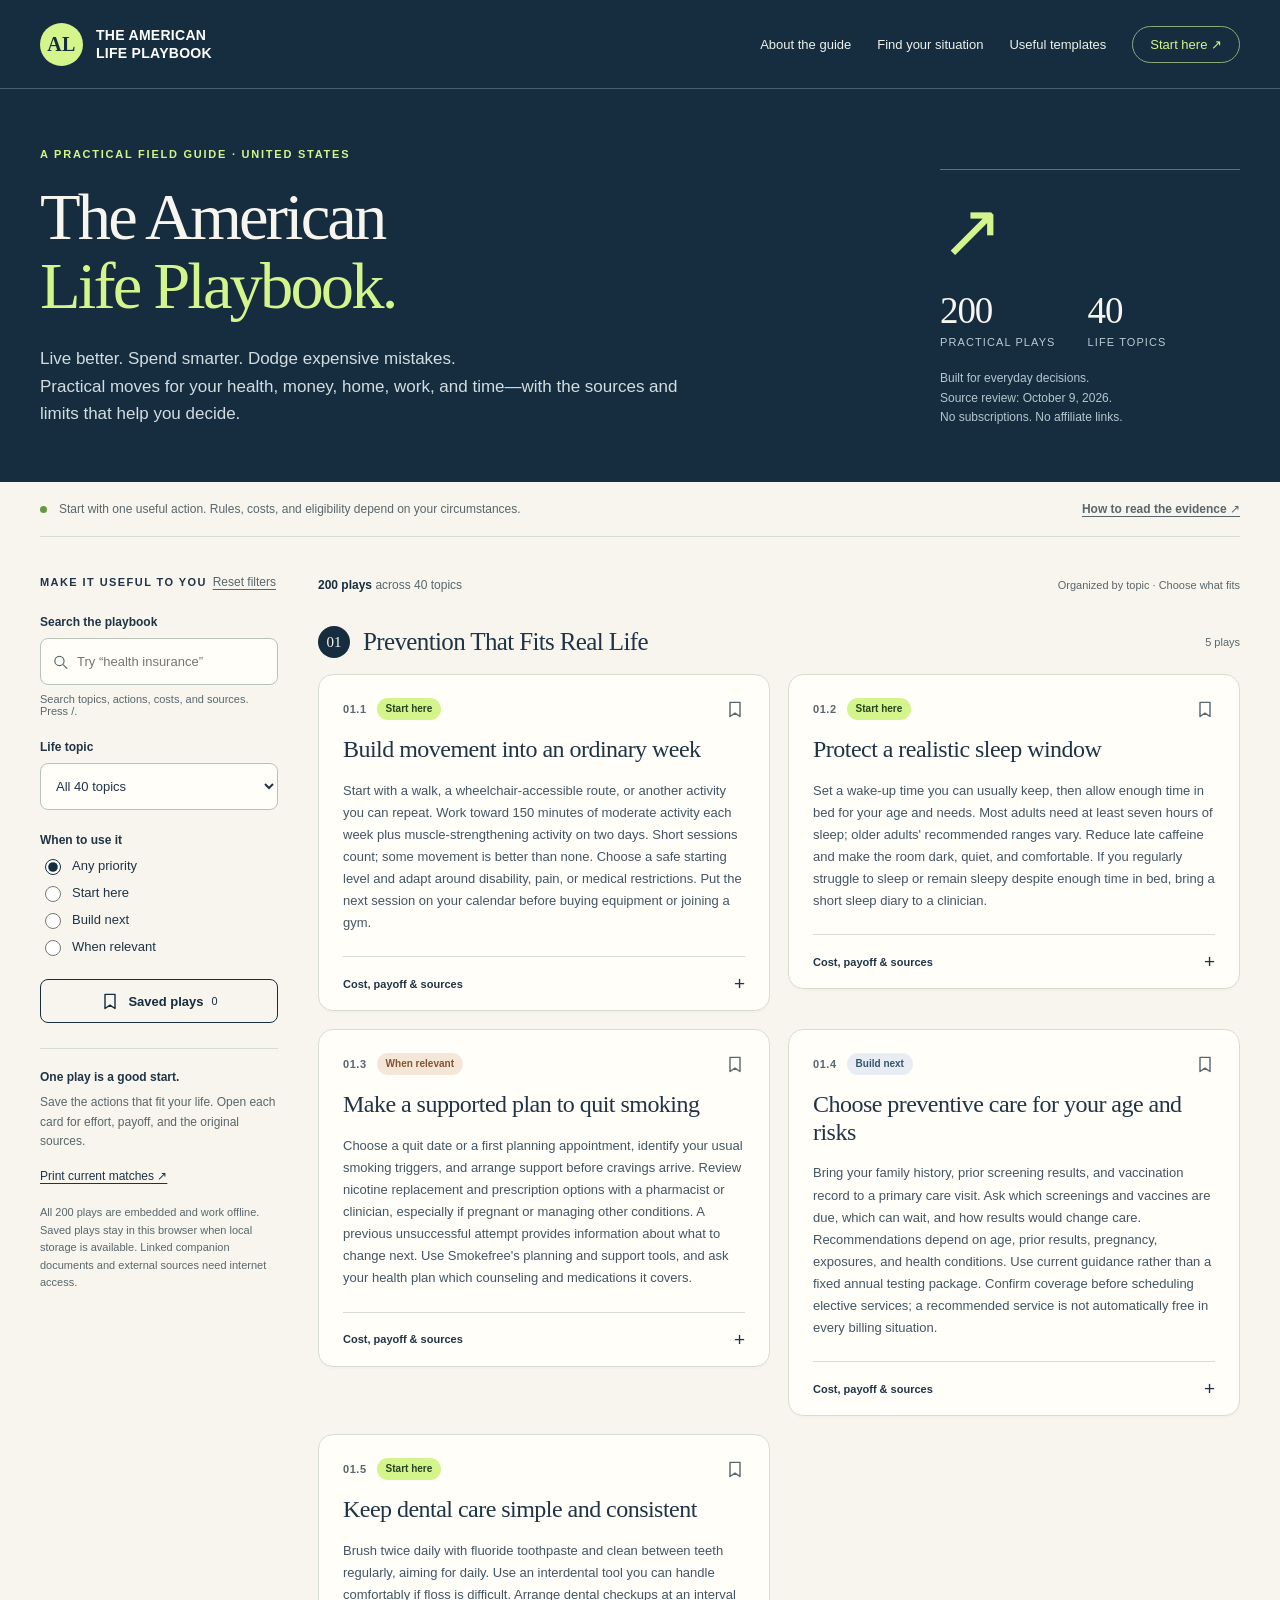
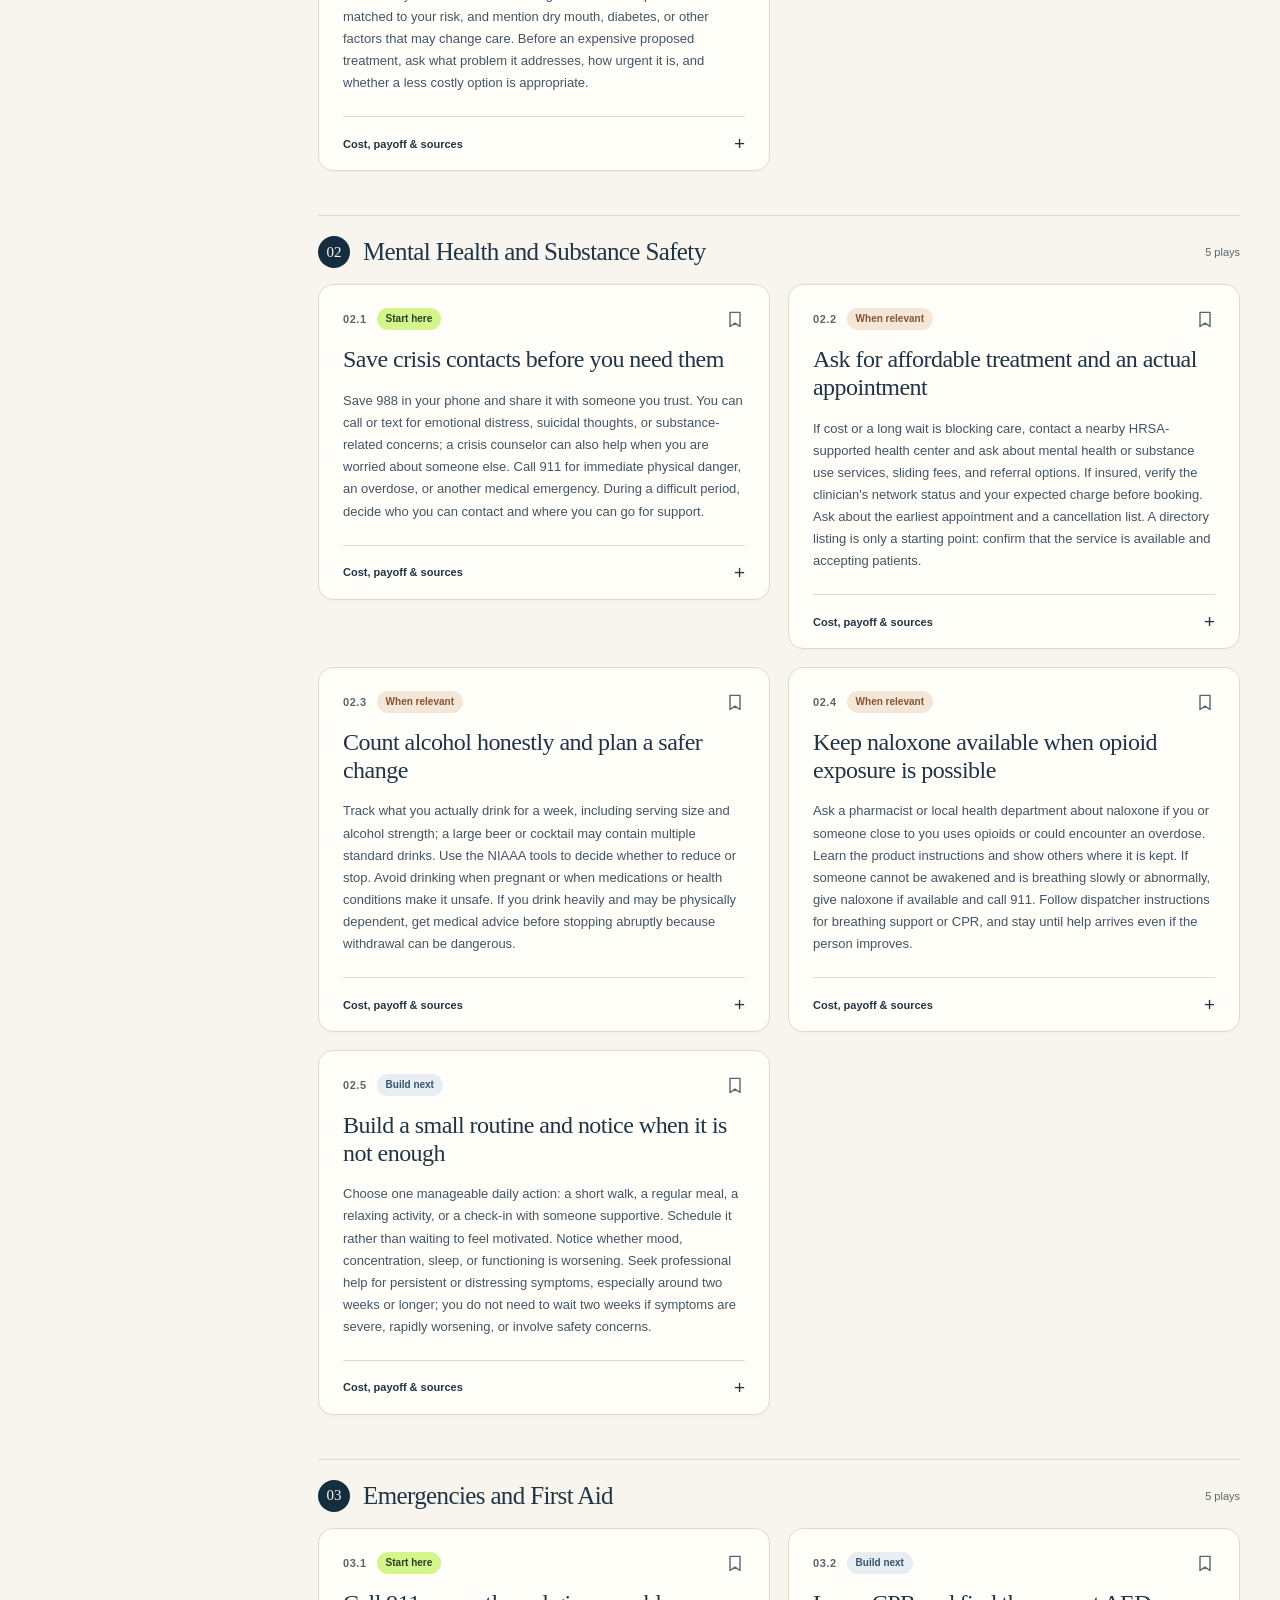
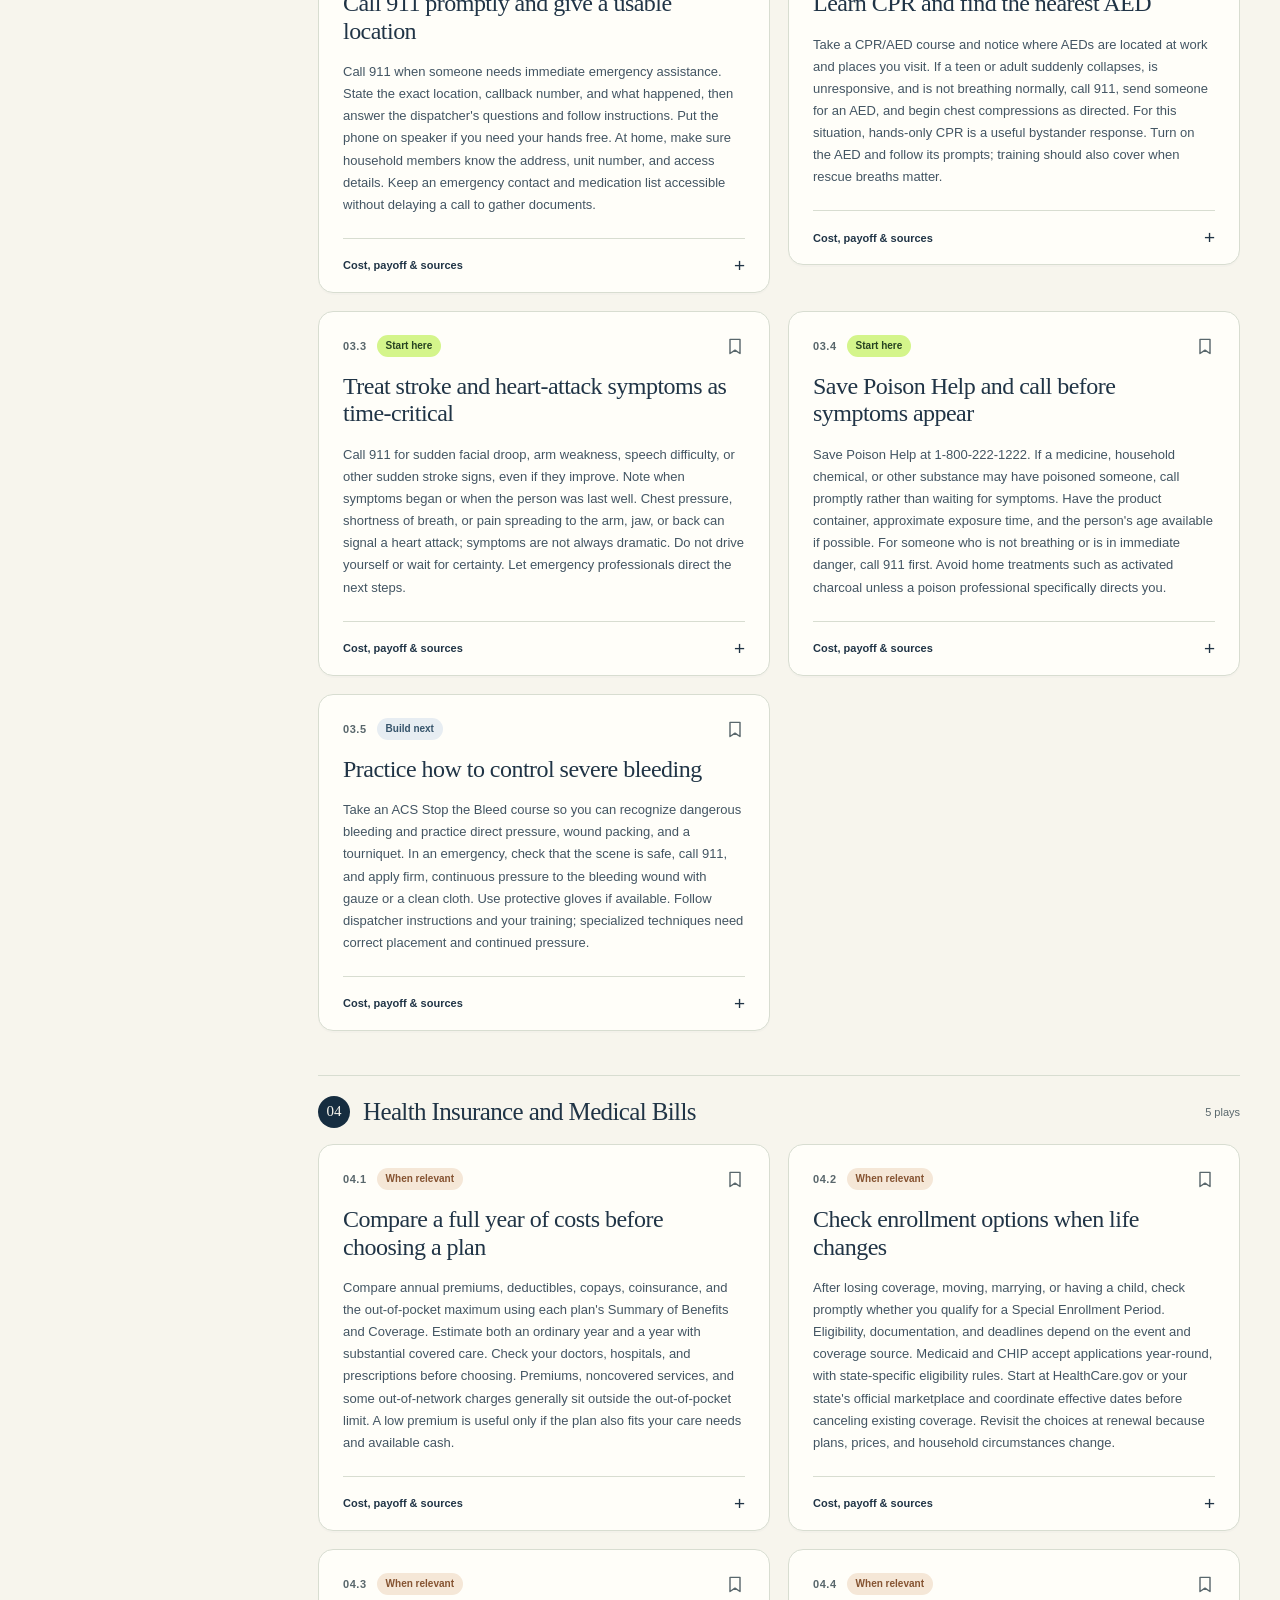
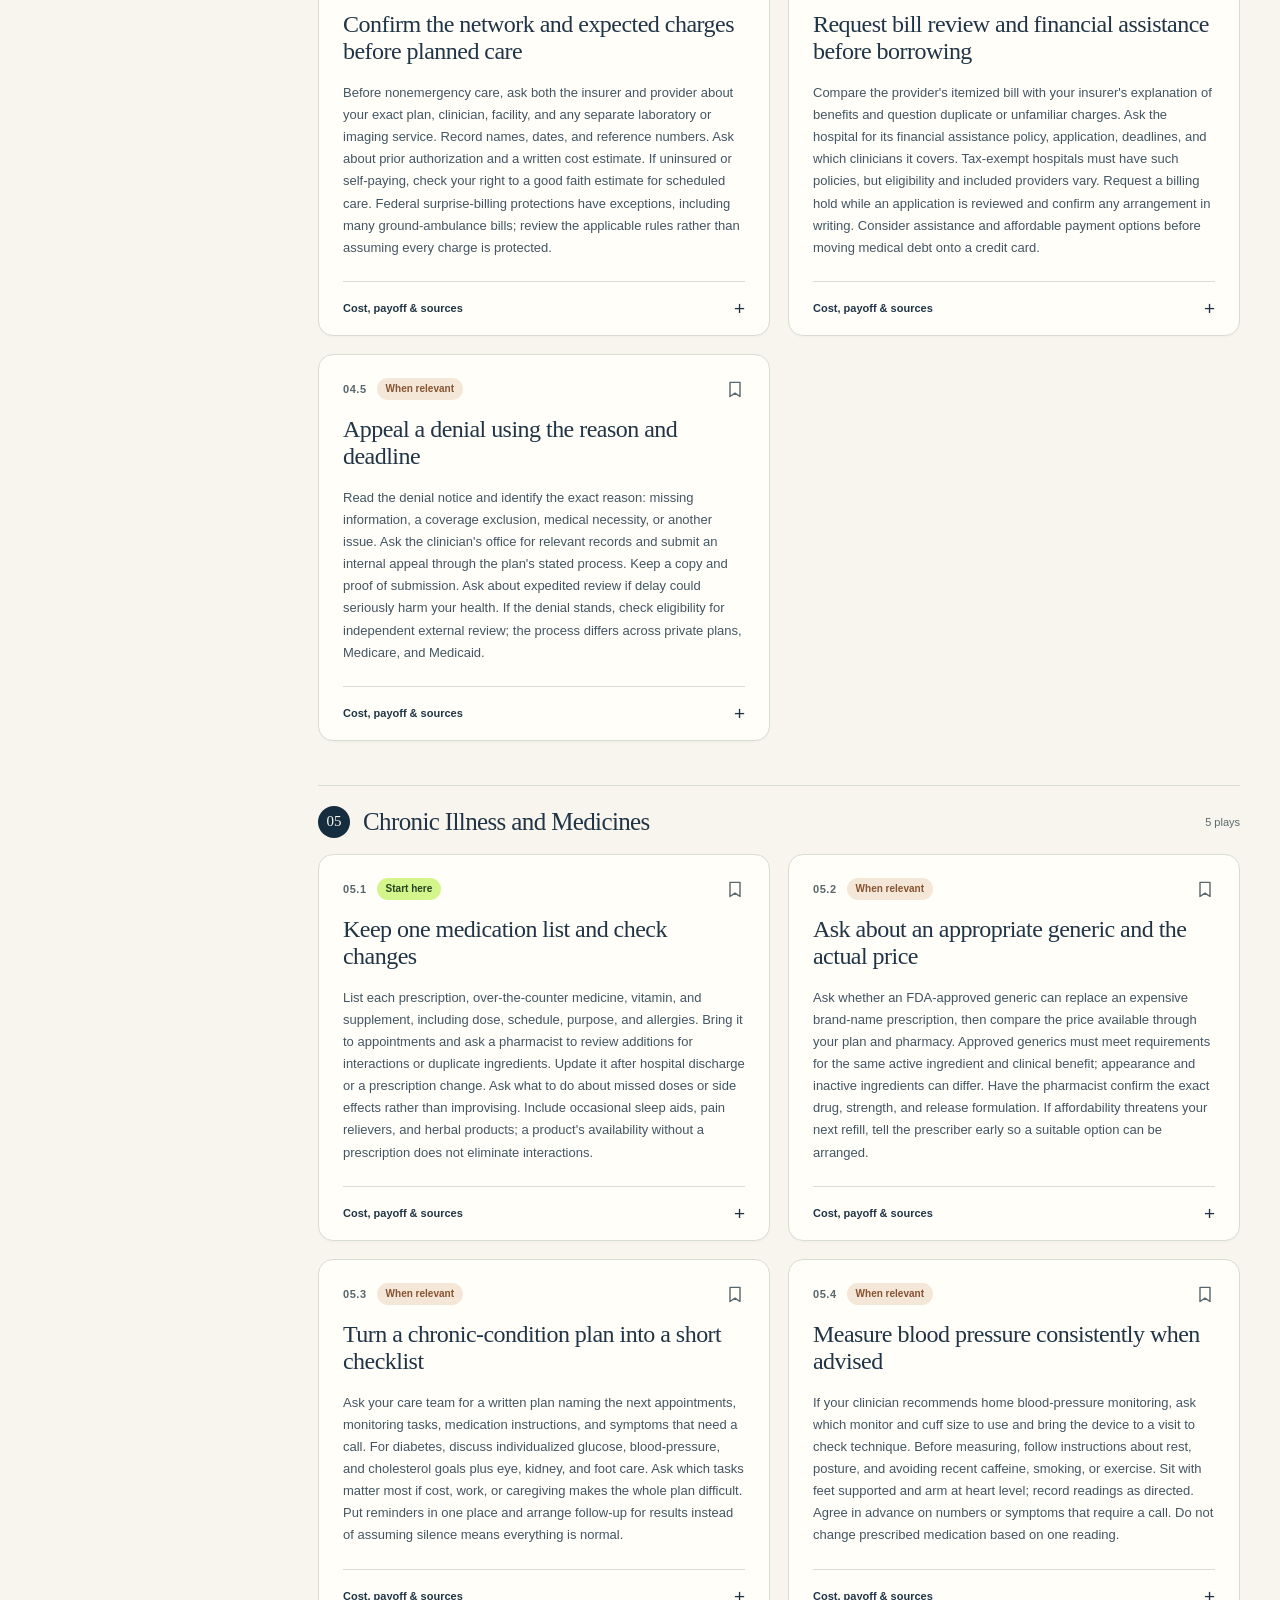
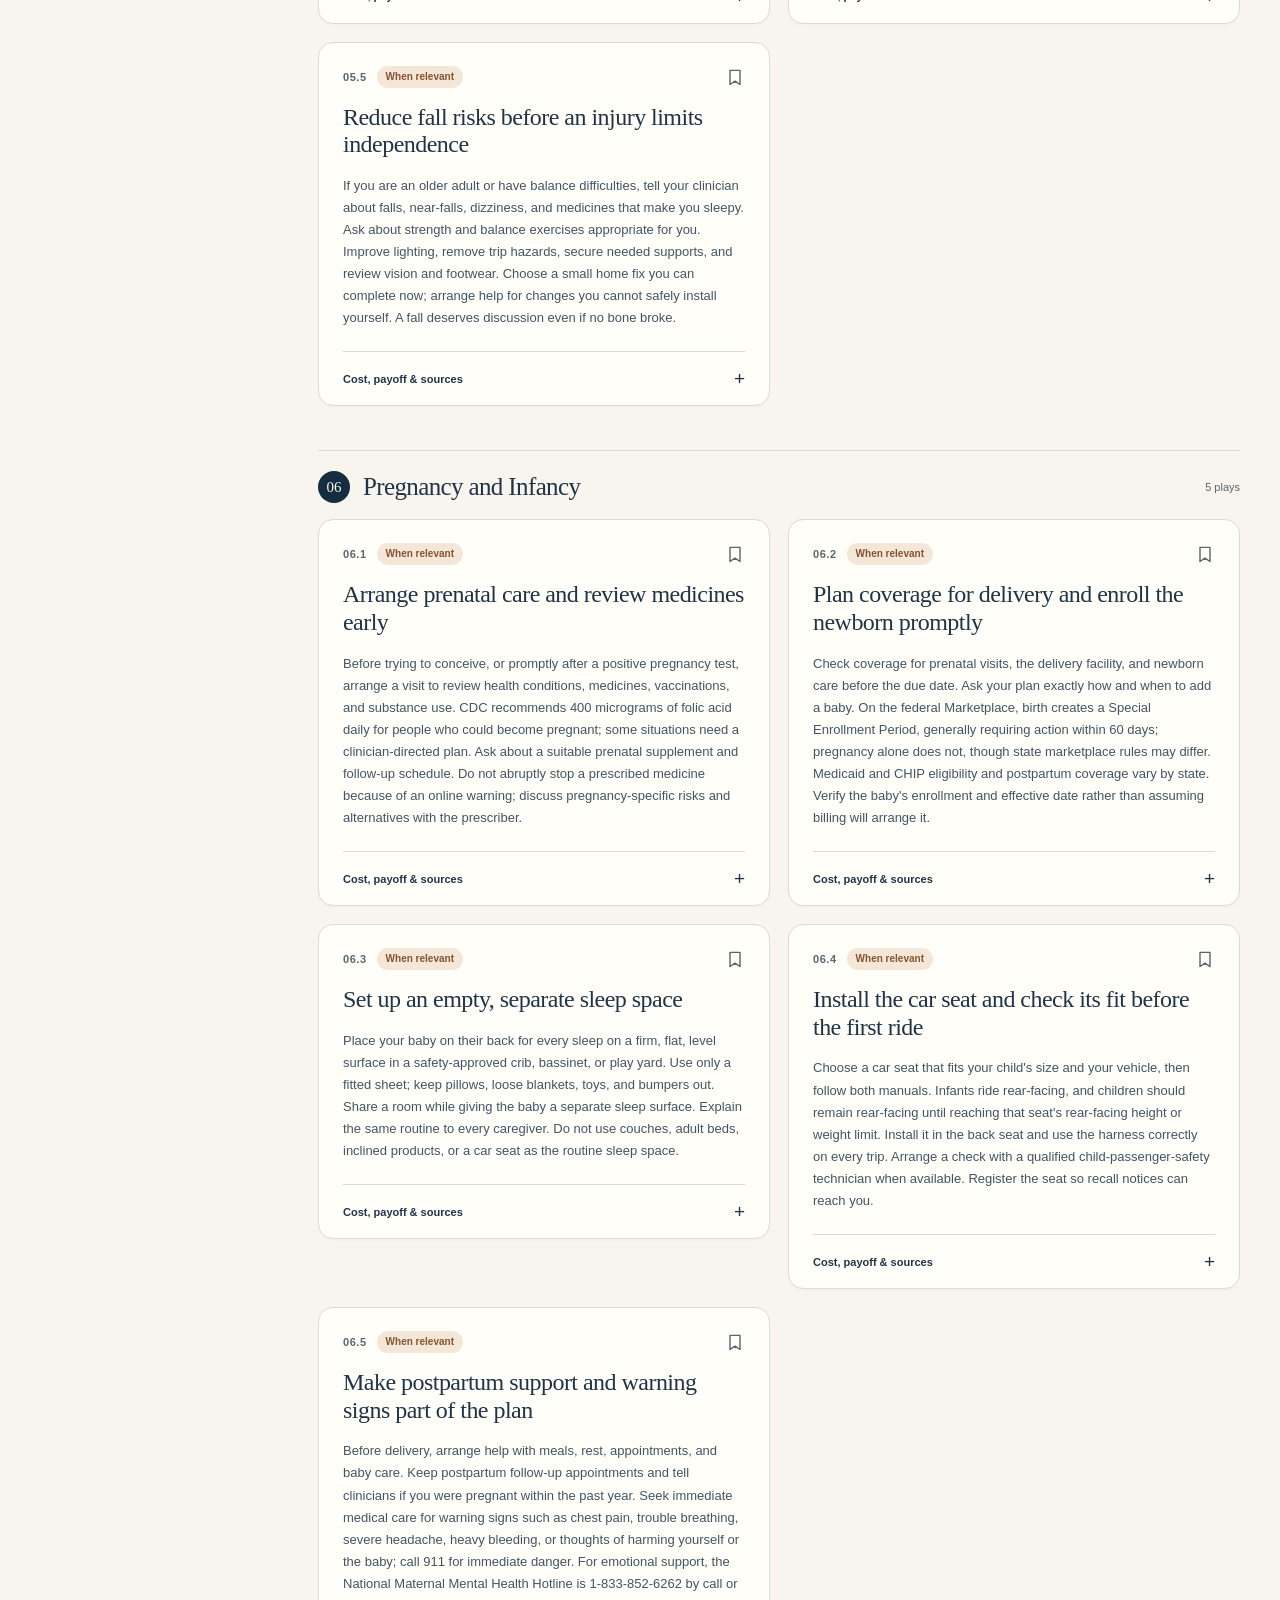
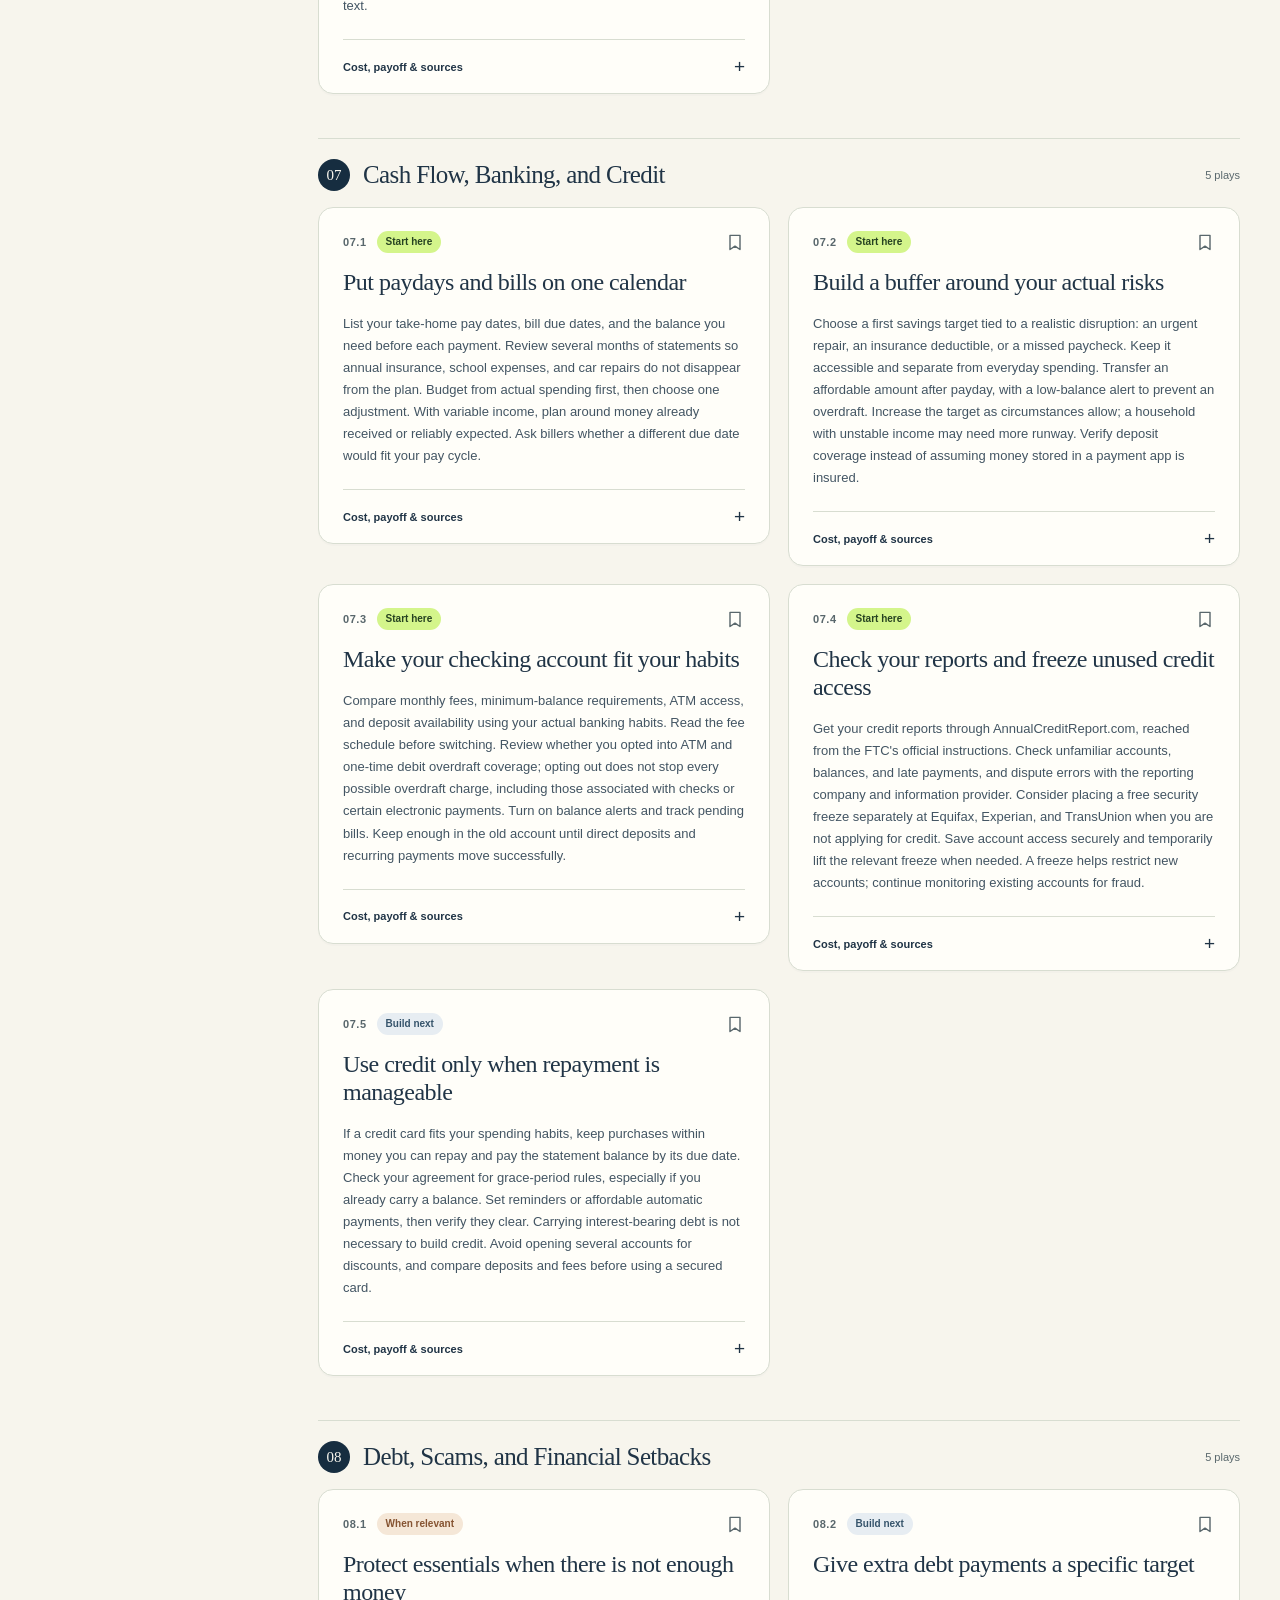
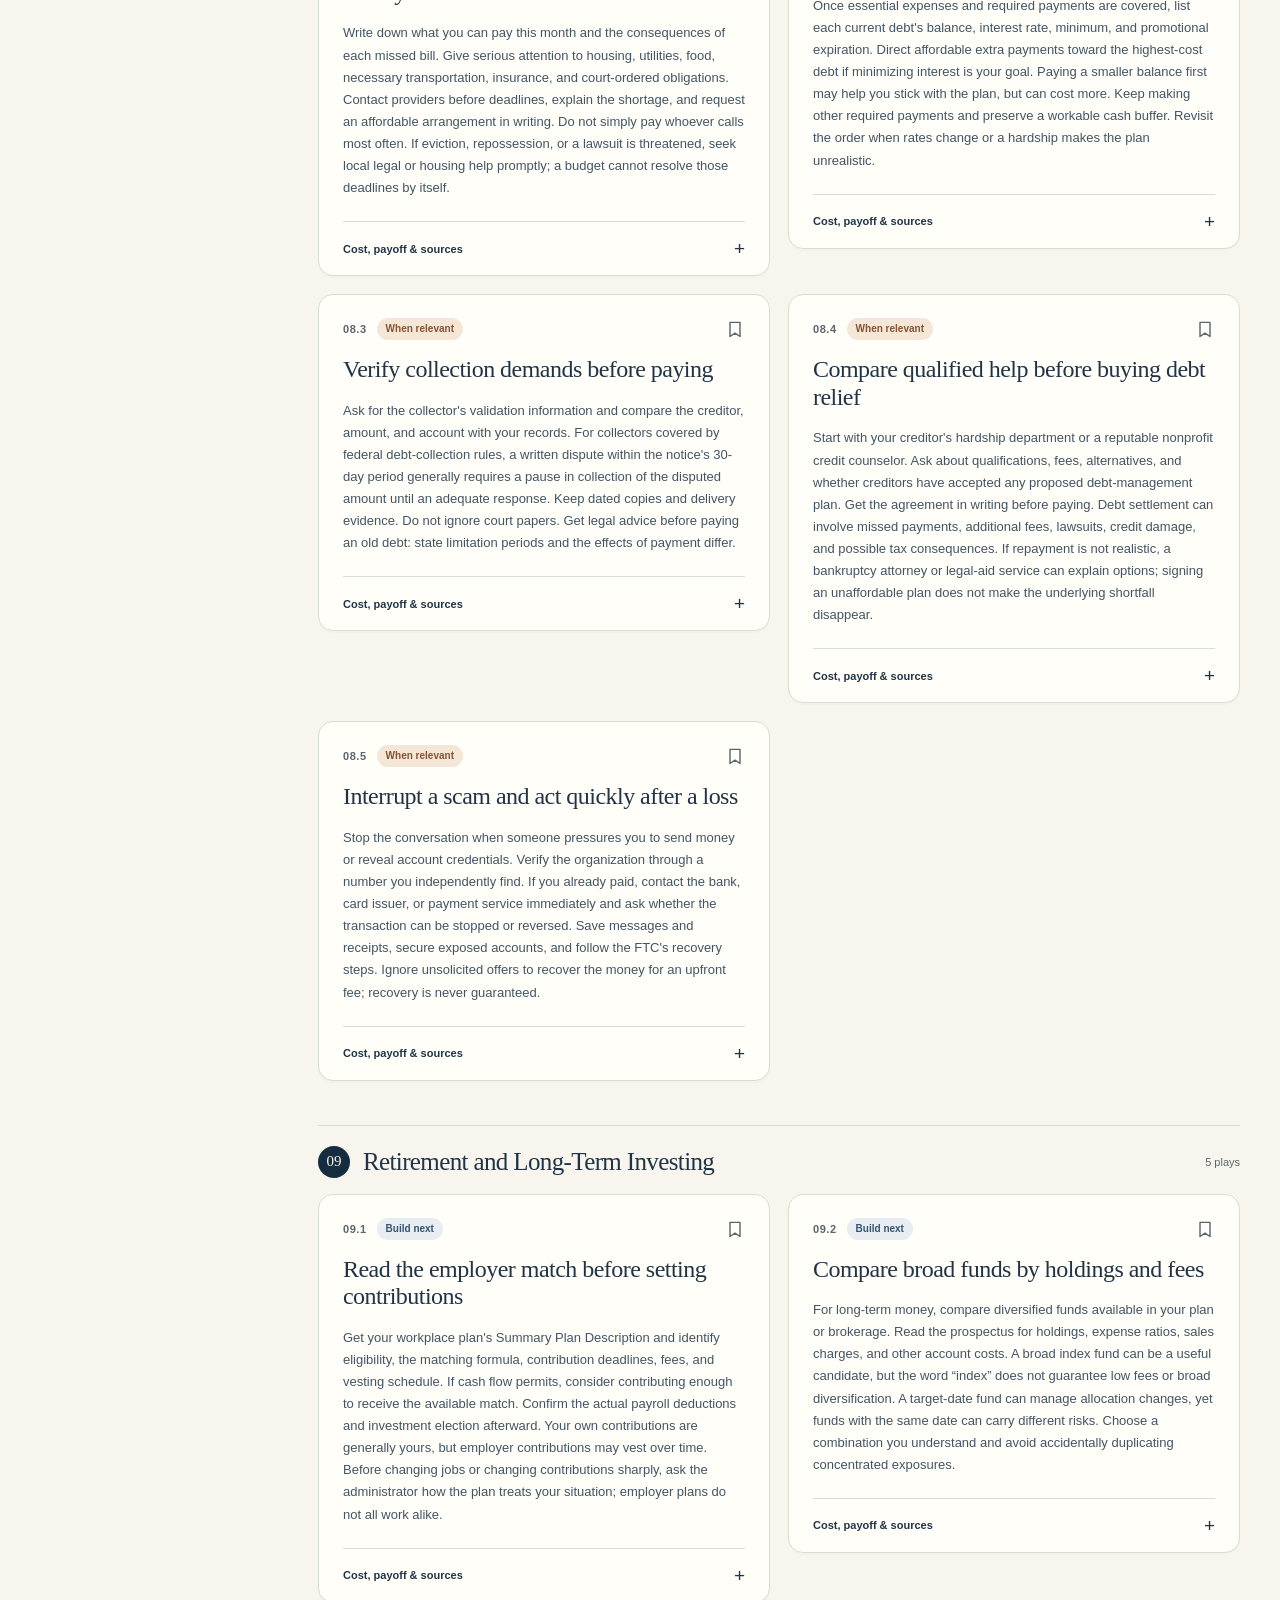
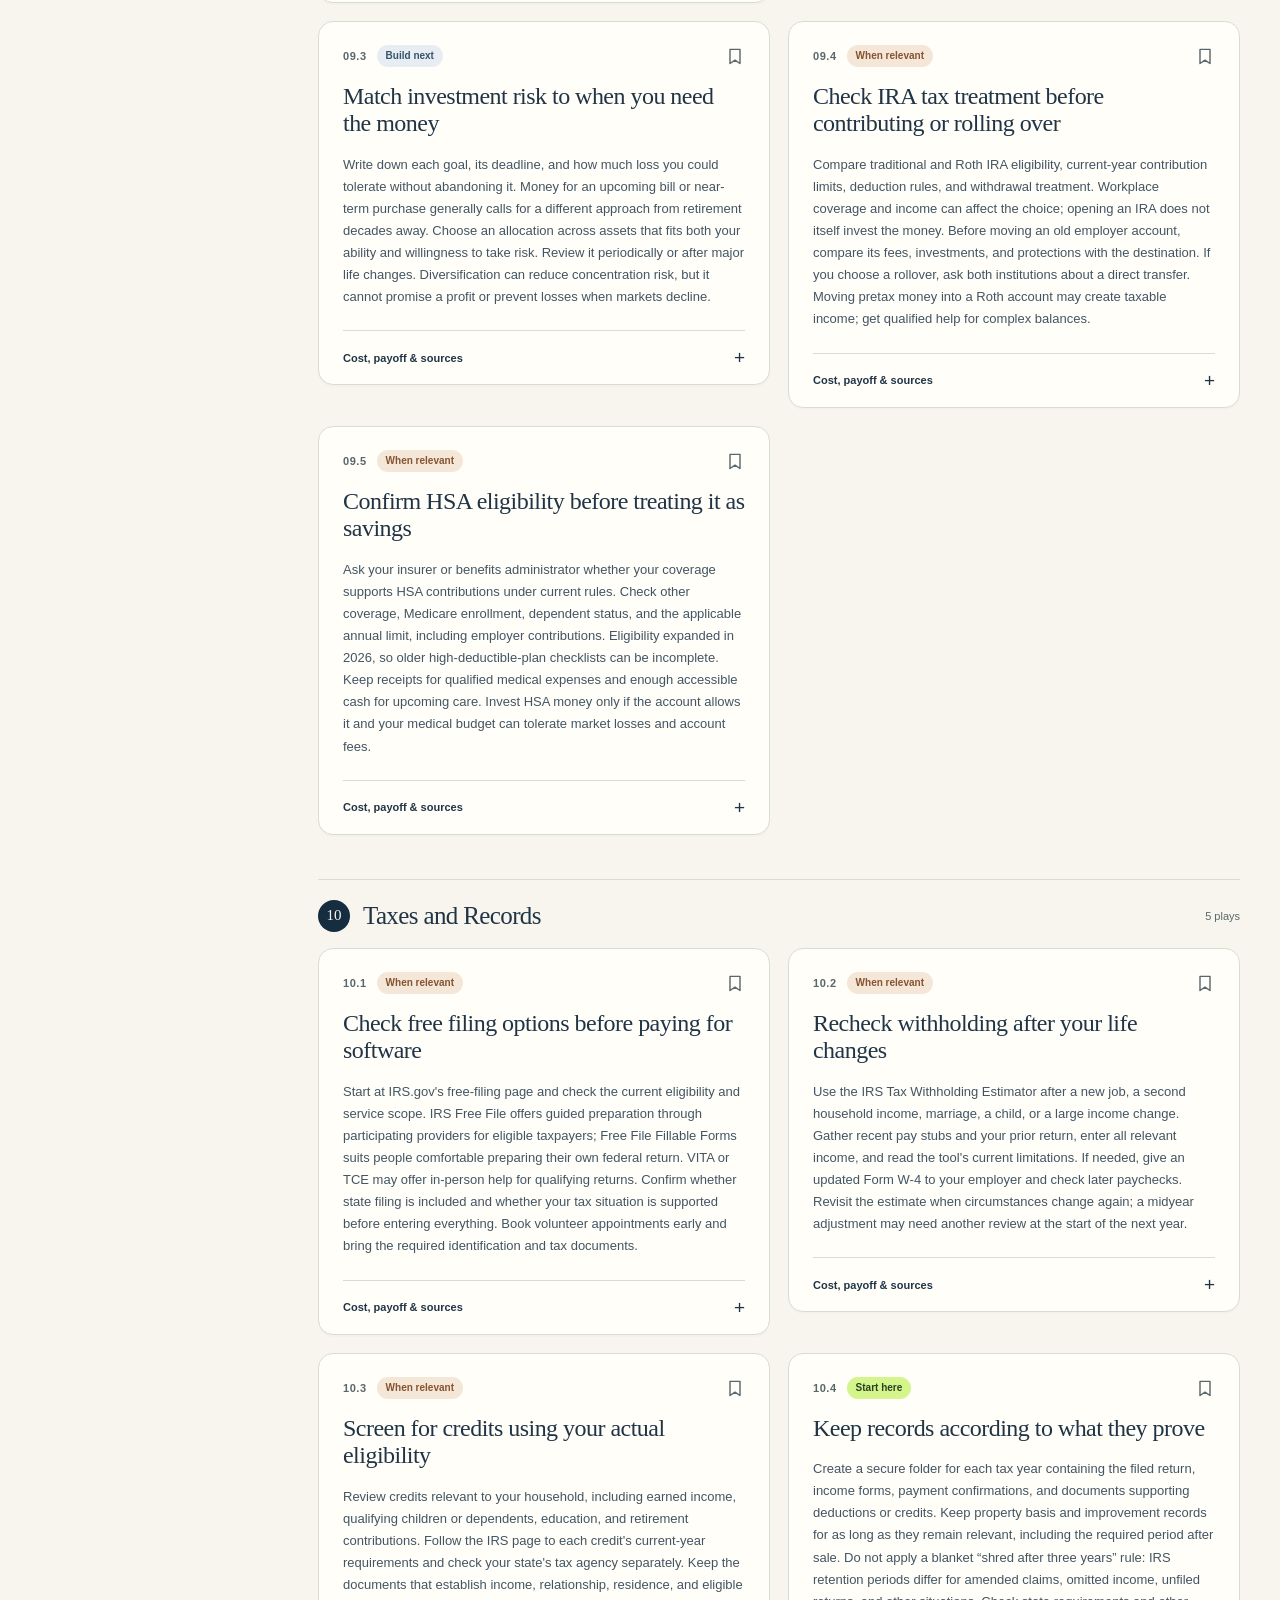
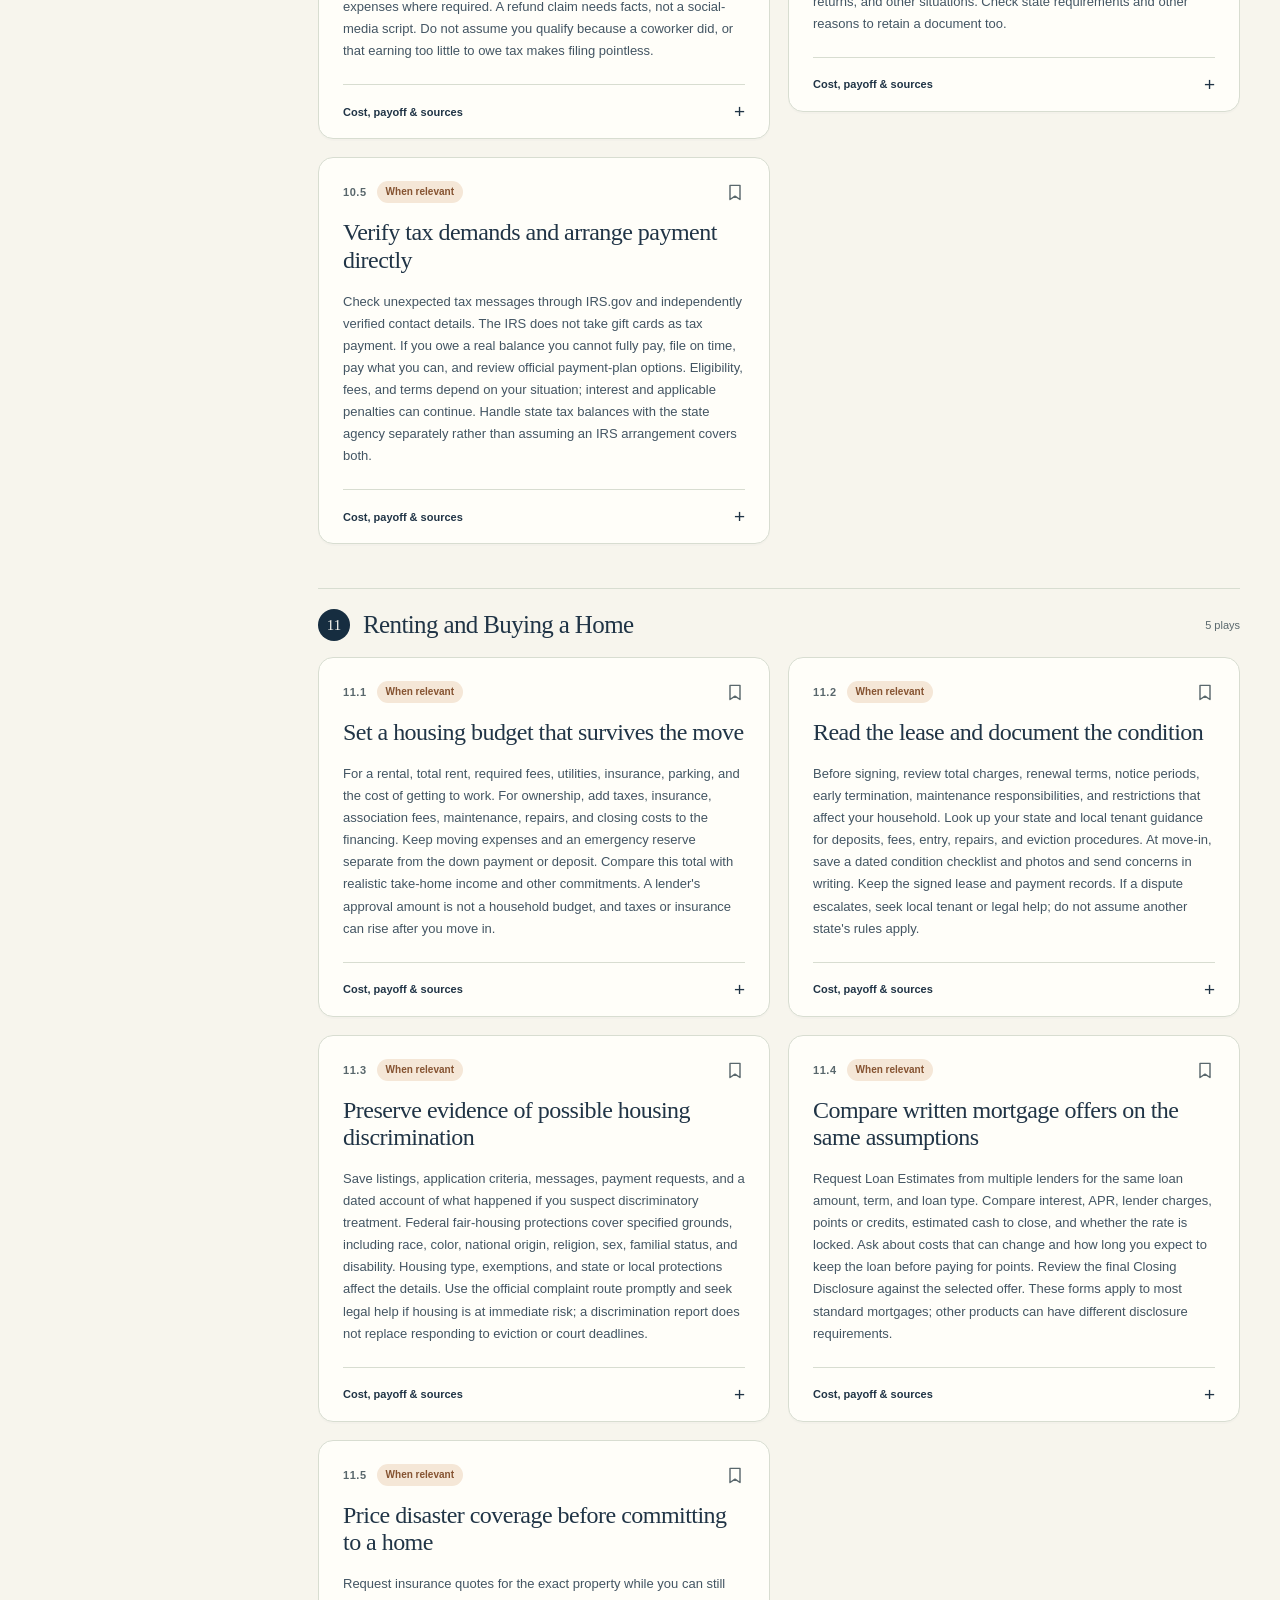
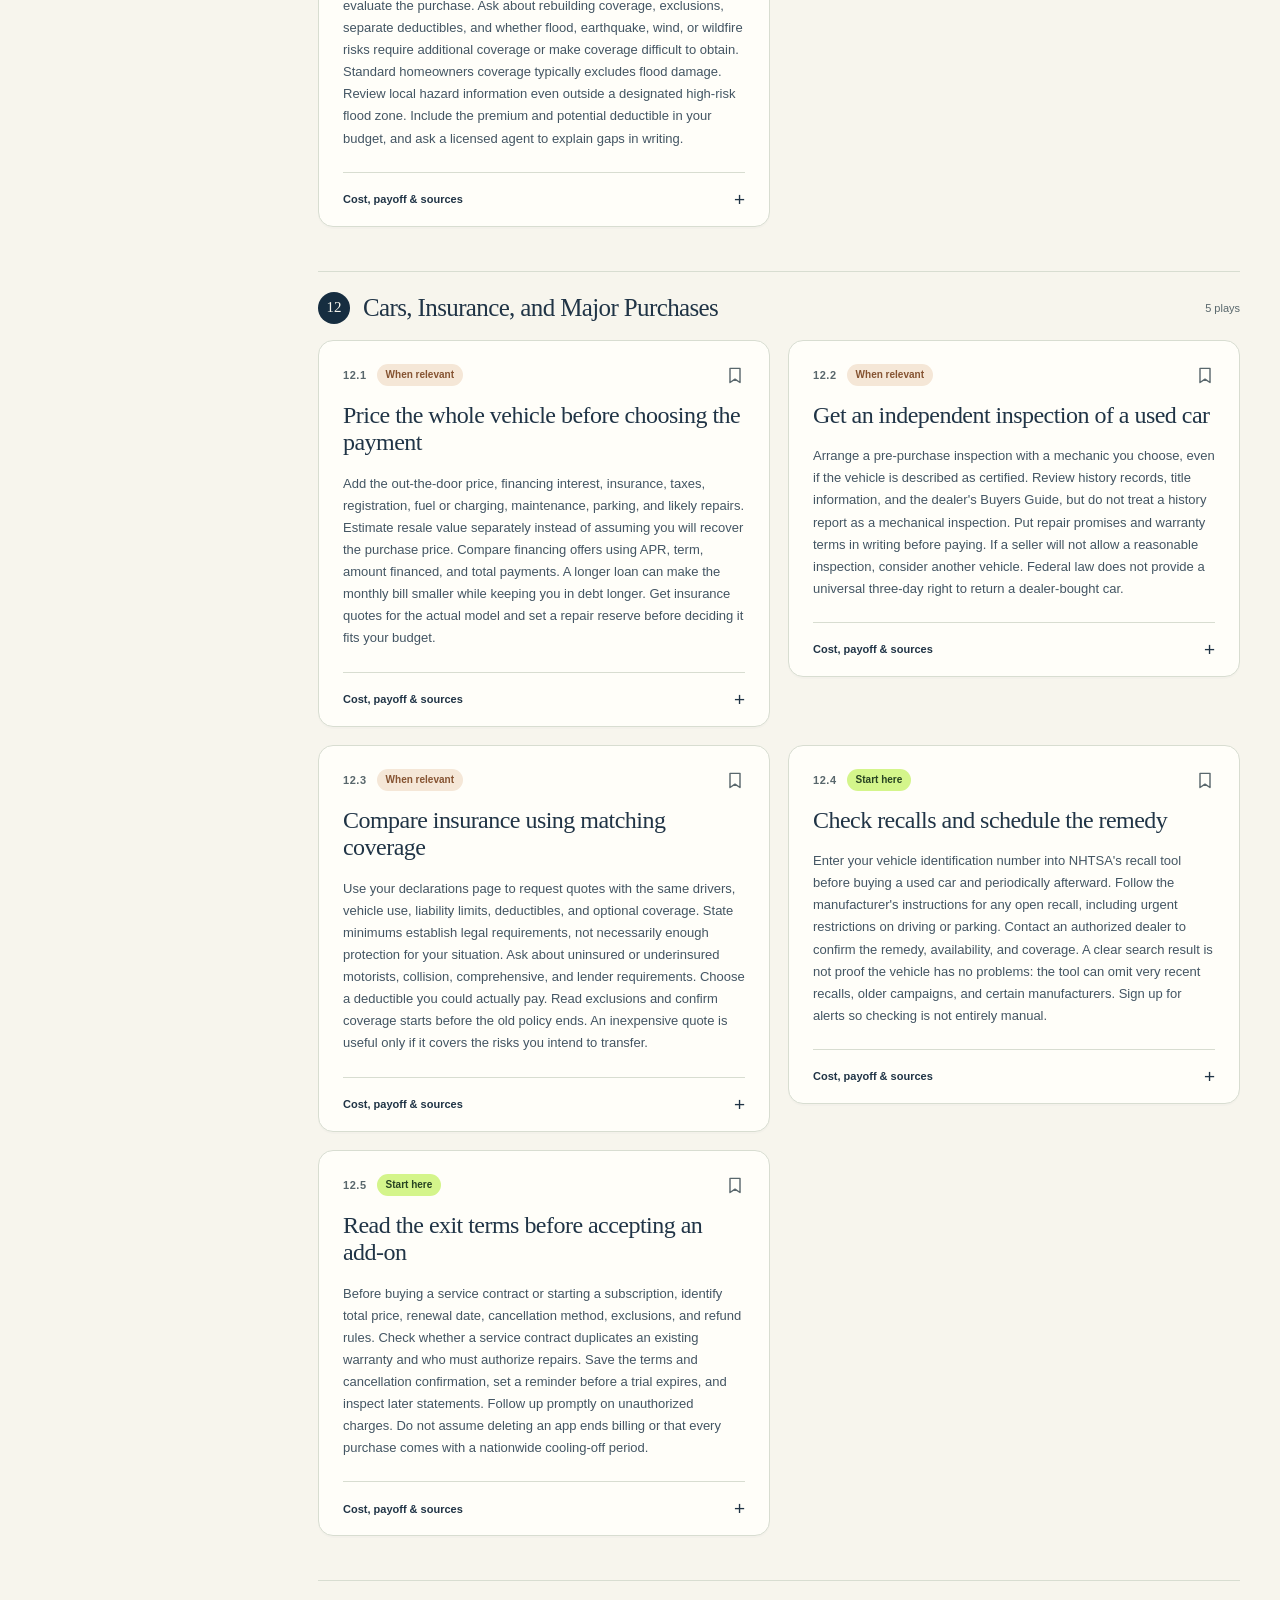
==== index.html @ b81f9c7a "Publish The American Life Playbook: 200 practical U.S. life plays" ====
<!doctype html>
<html lang="en">
<head>
  <meta charset="utf-8">
  <meta name="viewport" content="width=device-width,initial-scale=1">
  <meta name="description" content="200 practical, source-linked plays for life in the United States. Spend less where it counts. Protect your time, health, money, and options.">
  <meta name="theme-color" content="#162d40">
  <title>The American Life Playbook — 200 Practical Plays</title>
  <style>
    :root{--navy:#162d40;--navy-deep:#102232;--cream:#f7f5ed;--paper:#fffef9;--lime:#d4f58b;--ink:#203446;--muted:#59676c;--line:#d8ddd1;--orange:#ef8051;--radius:15px;font-family:Arial,Helvetica,sans-serif;color:var(--ink);background:var(--cream);font-synthesis:none}
    *{box-sizing:border-box}html{scroll-behavior:smooth;scroll-padding-top:20px}body{margin:0}button,input,select{font:inherit}button,a,input,select,summary{-webkit-tap-highlight-color:transparent}button{cursor:pointer}a{color:inherit;text-underline-offset:3px}button:focus-visible,a:focus-visible,input:focus-visible,select:focus-visible,summary:focus-visible{outline:3px solid #bc510f;outline-offset:4px}button:disabled{cursor:default}svg{width:20px;height:20px;fill:none;stroke:currentColor;stroke-width:1.7;stroke-linecap:round;stroke-linejoin:round}[hidden]{display:none!important}.skip{position:absolute;left:16px;top:-100px;z-index:10;background:var(--lime);padding:14px}.skip:focus{top:12px}.shell{width:min(1320px,calc(100% - 80px));margin:auto}
    .masthead{background:var(--navy);color:#fff;border-bottom:1px solid #49606e}.masthead-inner{min-height:88px;display:flex;align-items:center;justify-content:space-between;gap:28px}.brand{display:flex;align-items:center;gap:13px;text-decoration:none;font-weight:700;font-size:14px;line-height:1.3;letter-spacing:.02em}.brand-mark{width:43px;height:43px;display:grid;place-items:center;background:var(--lime);color:var(--navy);font:700 20px Georgia,serif;border-radius:50%}.nav-links{display:flex;align-items:center;gap:26px;font-size:13px}.nav-links a{text-decoration:none;color:#eef1e8}.nav-links a:hover{text-decoration:underline}.nav-links .nav-start{border:1px solid #8caa78;border-radius:99px;padding:10px 17px;color:var(--lime)}
    .hero{background:var(--navy);color:var(--cream);padding:59px 0 55px;position:relative;overflow:hidden}.hero-inner{display:grid;grid-template-columns:1fr 300px;gap:72px;align-items:end}.eyebrow{font-size:11px;letter-spacing:.16em;font-weight:700;text-transform:uppercase;margin:0 0 22px;color:var(--lime)}h1{font-family:Georgia,'Times New Roman',serif;font-weight:400;font-size:clamp(44px,5.2vw,72px);letter-spacing:-.043em;line-height:1.04;margin:0 0 25px;max-width:800px}h1 em{font-style:normal;color:var(--lime)}.hero-copy{max-width:655px;font-size:17px;line-height:1.6;color:#d2dde0;margin:0}.edition{border-top:1px solid #60727e;padding-top:23px;position:relative}.edition::before{content:'↗';display:block;color:var(--lime);font-size:76px;font-weight:300;line-height:1;margin-bottom:20px}.edition-stats{display:flex;gap:32px}.edition-stats strong{display:block;font:400 37px Georgia,serif;letter-spacing:-.03em}.edition-stats span{font-size:11px;text-transform:uppercase;letter-spacing:.1em;color:#bacbd3}.edition p{font-size:12px;line-height:1.6;color:#b4c7ce;margin:19px 0 0}
    .quick-note{display:flex;align-items:center;gap:12px;padding:18px 0;font-size:12px;line-height:1.5;color:var(--muted);border-bottom:1px solid var(--line)}.quick-note .dot{width:7px;height:7px;border-radius:50%;background:#67983f;flex:none}.quick-note a{margin-left:auto;white-space:nowrap;font-weight:700}
    .reader-layout{display:grid;grid-template-columns:238px minmax(0,1fr);gap:40px;align-items:start;padding-top:36px}.filters{position:sticky;top:24px;padding-bottom:25px}.filter-heading{display:flex;justify-content:space-between;align-items:center;margin-bottom:24px}.filter-heading h2{font-size:11px;letter-spacing:.13em;text-transform:uppercase;margin:0}.text-button{border:0;padding:2px;background:none;text-decoration:underline;text-underline-offset:3px;color:var(--muted);font-size:12px}.filter-group{margin-bottom:23px}.filter-group>label,.filter-group>span{display:block;font-size:12px;font-weight:700;margin-bottom:9px}.search-wrap{position:relative}.search-wrap svg{position:absolute;left:12px;top:14px;width:17px;color:var(--muted)}input[type=search],select{width:100%;border:1px solid #b7c3b7;border-radius:8px;background:var(--paper);color:var(--ink);height:47px;padding:10px 11px;font-size:13px}input[type=search]{padding-left:36px}.search-hint{font-size:11px;color:var(--muted);margin:8px 0 0}.filter-options{display:grid;gap:8px}.priority-filter{display:flex;align-items:center;gap:8px;font-size:13px}.priority-filter input{width:16px;height:16px;accent-color:var(--navy)}.saved-toggle{width:100%;border:1px solid var(--navy);border-radius:8px;background:transparent;color:var(--navy);display:flex;align-items:center;justify-content:center;gap:8px;min-height:44px;padding:10px;font-size:13px;font-weight:700}.saved-toggle[aria-pressed=true]{background:var(--navy);color:var(--lime)}.saved-toggle small{font-weight:400}.filter-help{border-top:1px solid var(--line);margin-top:25px;padding-top:19px;font-size:12px;line-height:1.65;color:var(--muted)}.filter-help strong{display:block;color:var(--ink);margin-bottom:5px}.filter-help p{margin:0 0 15px}.print-button{background:none;border:0;padding:0;color:var(--ink);text-decoration:underline;text-underline-offset:3px;font-size:12px}.offline-note{font-size:11px;margin-top:17px;color:var(--muted);line-height:1.6}
    .result-bar{display:flex;align-items:center;justify-content:space-between;gap:12px;margin-bottom:30px;min-height:23px}.result-bar p{margin:0;font-size:12px;color:var(--muted)}.result-bar p strong{color:var(--navy)}.result-bar .sort-label{font-size:11px;color:var(--muted)}.chapter{margin-bottom:44px}.chapter-heading{display:flex;align-items:center;gap:13px;margin-bottom:16px;border-top:1px solid var(--line);padding-top:20px}.chapter:first-of-type .chapter-heading{border-top:0;padding-top:0}.chapter-index{display:grid;place-items:center;flex:none;width:32px;height:32px;border-radius:50%;background:var(--navy);color:var(--cream);font:15px Georgia,serif}.chapter-heading h2{font:400 25px/1.2 Georgia,'Times New Roman',serif;letter-spacing:-.025em;margin:0}.chapter-count{margin-left:auto;white-space:nowrap;color:var(--muted);font-size:11px}.play-grid{display:grid;grid-template-columns:repeat(2,minmax(0,1fr));gap:18px;align-items:start}.play{background:var(--paper);border:1px solid var(--line);border-radius:var(--radius);padding:23px 24px 0;scroll-margin-top:24px;box-shadow:0 2px 0 #142c4204;overflow:hidden}.play:target{border-color:#60894a;box-shadow:0 0 0 3px #d4f58b}.play-top{display:flex;align-items:center;gap:10px;margin-bottom:16px}.play-number{font-size:11px;letter-spacing:.05em;font-weight:700;color:var(--muted)}.priority{font-size:10px;line-height:1.4;font-weight:700;border-radius:99px;padding:4px 9px}.priority.start{background:var(--lime);color:#264221}.priority.build{background:#e7edf2;color:#36546b}.priority.relevant{background:#f5e7d7;color:#855331}.icon-button{border:0;background:transparent;color:var(--muted);display:grid;place-items:center;padding:8px;margin:-8px -8px -8px auto;border-radius:7px;min-width:36px;min-height:36px}.icon-button:hover{background:#eef2e8}.bookmark[aria-pressed=true]{color:#527823}.bookmark[aria-pressed=true] svg{fill:var(--lime)}.play h3{font:400 24px/1.15 Georgia,'Times New Roman',serif;letter-spacing:-.022em;margin:0 0 16px}.play h3 a{text-decoration:none}.play h3 a:hover{text-decoration:underline}.play-text p{font-size:13px;line-height:1.7;margin:0 0 22px;color:#435563}.play-text strong{color:var(--navy)}.play-details{border-top:1px solid var(--line)}.play-details summary{cursor:pointer;list-style:none;display:flex;justify-content:space-between;align-items:center;gap:12px;font-weight:700;font-size:11px;padding:17px 0}.play-details summary::-webkit-details-marker{display:none}.play-details summary span{font-size:19px;font-weight:400;line-height:1}.play-details[open] summary span{transform:rotate(45deg)}.detail-content{padding-bottom:20px}.detail-content dl{margin:0}.detail-content dt{font-size:10px;font-weight:700;letter-spacing:.08em;text-transform:uppercase;margin:0 0 6px}.detail-content dd{margin:0 0 17px;font-size:12px;line-height:1.65;color:#455762}.basis a{overflow-wrap:anywhere}.play-actions{border-top:1px dashed var(--line);padding-top:13px;display:flex;flex-wrap:wrap;gap:10px 19px;align-items:center;font-size:11px}.play-actions>a{font-weight:700}.play-actions button{display:flex;align-items:center;gap:5px;border:0;background:none;color:var(--muted);padding:0;font-size:11px}.play-actions button svg{width:15px;height:15px}.empty-state{padding:60px 28px;text-align:center;border:1px dashed #a8b5a5;border-radius:var(--radius);background:#eeefe5;margin-bottom:50px}.empty-state h2{font:32px Georgia,serif;margin:0 0 12px}.empty-state p{font-size:14px;line-height:1.6;color:var(--muted);max-width:470px;margin:0 auto 22px}.button-solid{background:var(--navy);color:var(--cream);border:0;border-radius:99px;padding:12px 20px;font-size:13px}.noscript-note{background:#fff0d9;padding:18px;font-size:14px;line-height:1.5}.copy-fallback{background:var(--lime);border:1px solid var(--navy);padding:14px;border-radius:10px;position:fixed;bottom:20px;left:50%;transform:translateX(-50%);z-index:20;width:min(580px,calc(100% - 32px));box-shadow:0 10px 30px #10223230}.copy-fallback label{font-size:12px;font-weight:700;display:block;margin-bottom:8px}.copy-fallback input{padding:9px;border:1px solid var(--navy);width:calc(100% - 64px);font-size:12px}.copy-fallback button{border:0;background:none;font-size:12px;padding:10px}.toast{background:var(--navy);color:var(--cream);position:fixed;bottom:22px;left:50%;transform:translateX(-50%);z-index:15;padding:13px 20px;border-radius:9px;font-size:13px;box-shadow:0 4px 20px #10223220;max-width:calc(100% - 32px);text-align:center;pointer-events:none}.toast:empty{display:none}.footer{background:var(--navy-deep);color:#dce5e4;padding:35px 0;margin-top:28px}.footer-inner{display:flex;justify-content:space-between;gap:40px;align-items:center}.footer strong{font-family:Georgia,serif;font-weight:400;font-size:22px}.footer p{font-size:12px;line-height:1.7;color:#afc0c7;max-width:590px;margin:11px 0 0}.footer-links{display:flex;gap:20px;flex-wrap:wrap;font-size:12px;white-space:nowrap}.print-heading{display:none}
    @media(min-width:1500px){.shell{width:min(1380px,calc(100% - 100px))}.reader-layout{grid-template-columns:250px minmax(0,1fr);gap:50px}.play-text p{font-size:14px}}
    @media(max-width:1050px){.shell{width:calc(100% - 48px)}.hero-inner{gap:40px;grid-template-columns:1fr 220px}.reader-layout{grid-template-columns:200px minmax(0,1fr);gap:24px}.play-grid{gap:14px}.play{padding:20px 19px 0}.play h3{font-size:22px}.nav-links{gap:17px}.chapter-heading h2{font-size:23px}}
    @media(max-width:820px){.masthead-inner{min-height:76px}.nav-links{gap:15px}.nav-links .optional{display:none}.hero{padding:43px 0}.hero-inner{grid-template-columns:1fr}.hero-copy{font-size:16px}.edition{display:flex;align-items:center;gap:35px;padding-top:20px}.edition::before{display:none}.edition p{margin:0;font-size:11px}.edition-stats strong{font-size:29px}.edition-stats{gap:24px}.quick-note{align-items:flex-start}.quick-note a{white-space:normal}.reader-layout{display:block;padding-top:25px}.filters{position:static;display:grid;grid-template-columns:1fr 1fr;gap:0 18px;border-bottom:1px solid var(--line);padding-bottom:22px;margin-bottom:26px}.filter-heading{grid-column:1/-1;margin-bottom:18px}.filter-group{margin-bottom:17px}.priority-group{grid-column:1/-1}.filter-options{display:flex;flex-wrap:wrap;gap:10px 20px}.saved-toggle{grid-column:1}.filter-help{grid-column:2;border:0;margin:0;padding:0;display:flex;align-items:center;justify-content:flex-end}.filter-help strong,.filter-help p,.offline-note{display:none}.result-bar{margin-bottom:23px}.chapter-heading{padding-top:16px}.footer-inner{align-items:flex-start}.footer-links{max-width:190px}}
    @media(max-width:560px){.shell{width:calc(100% - 32px)}.brand{font-size:12px;gap:10px}.brand-mark{width:36px;height:36px;font-size:17px}.nav-links a:not(.nav-start){display:none}.nav-links .nav-start{font-size:11px;padding:9px 13px}.hero{padding:34px 0 31px}h1{font-size:45px;margin-bottom:20px}.eyebrow{font-size:9px;letter-spacing:.12em;margin-bottom:18px}.hero-copy{font-size:14px}.hero-inner{gap:27px}.edition{gap:27px}.edition-stats{gap:19px}.edition-stats span{font-size:9px}.edition p{font-size:10px;max-width:160px}.quick-note{font-size:10px;gap:8px;padding:14px 0;flex-wrap:wrap}.quick-note .dot{margin-top:4px}.quick-note a{margin-left:15px}.filters{gap:0 12px}.search-group{grid-column:1/-1}.chapter-group{grid-column:1/-1}.search-hint{display:none}.filter-options{gap:10px 16px}.priority-filter{font-size:12px}.saved-toggle{font-size:12px}.result-bar .sort-label{display:none}.play-grid{grid-template-columns:1fr;gap:14px}.chapter-heading{gap:10px}.chapter-heading h2{font-size:24px}.chapter-count{font-size:10px}.chapter-index{width:29px;height:29px;font-size:13px}.play{padding:23px 23px 0}.play h3{font-size:26px}.play-text p{font-size:14px;line-height:1.7}.play-details summary{font-size:12px}.detail-content dd{font-size:13px}.chapter{margin-bottom:34px}.footer-inner{display:block}.footer-links{margin-top:25px;max-width:none;gap:16px}.footer{margin-top:5px;padding:30px 0}.footer strong{font-size:21px}}
    @media(prefers-reduced-motion:reduce){html{scroll-behavior:auto}*{transition:none!important}}
    @media print{html,body{background:white;color:black}.shell{width:100%}.masthead,.hero,.quick-note,.filters,.footer,.result-bar,.copy-fallback,.toast,.play-actions,.bookmark,.empty-state,.noscript-note{display:none!important}.print-heading{display:block;font:25px Georgia,serif;margin:0 0 12px}.reader-layout{display:block;padding:0}.chapter{margin:0 0 25px;break-inside:auto}.chapter-heading{padding-top:10px}.chapter-heading h2{font-size:21px}.chapter-index{color:black;background:none;border:1px solid black}.play-grid{display:block}.play{border:1px solid #999;margin-bottom:12px;padding:15px 17px 0;break-inside:avoid;box-shadow:none}.play h3{font-size:20px}.play-text p{font-size:10pt;line-height:1.45}.play-details summary{display:none}.play-details .detail-content{display:block}.play-details{border:0}.detail-content dt{font-size:9pt}.detail-content dd{font-size:9pt;line-height:1.4;margin-bottom:8px}.priority{border:1px solid #999;background:none!important;color:black!important}.basis a{color:black;text-decoration:underline}.basis a::after{content:' (' attr(href) ')';font-size:8pt}.play:target{box-shadow:none;border-color:#999}a{color:black}a[href^='#']{text-decoration:none}.chapter-count{color:black}[hidden]{display:none!important}}
  </style>
</head>
<body id="top">
  <a class="skip" href="#playbook">Skip to the plays</a>
  <header class="masthead"><div class="shell masthead-inner"><a class="brand" href="#top"><span class="brand-mark" aria-hidden="true">AL</span><span>THE AMERICAN<br>LIFE PLAYBOOK</span></a><nav class="nav-links" aria-label="Guide resources"><a class="optional" href="https://github.com/gerrygao1995-coder/the-american-life-playbook/blob/main/README.md" target="_blank" rel="noopener noreferrer">About the guide</a><a href="https://github.com/gerrygao1995-coder/the-american-life-playbook/blob/main/SCENARIOS.md" target="_blank" rel="noopener noreferrer">Find your situation</a><a class="optional" href="https://github.com/gerrygao1995-coder/the-american-life-playbook/blob/main/TEMPLATES.md" target="_blank" rel="noopener noreferrer">Useful templates</a><a class="nav-start" href="https://github.com/gerrygao1995-coder/the-american-life-playbook/blob/main/START-HERE.md" target="_blank" rel="noopener noreferrer">Start here ↗</a></nav></div></header>
  <section class="hero" aria-labelledby="main-title"><div class="shell hero-inner"><div><p class="eyebrow">A practical field guide · United States</p><h1 id="main-title">The American<br><em>Life Playbook.</em></h1><p class="hero-copy">Live better. Spend smarter. Dodge expensive mistakes.<br>Practical moves for your health, money, home, work, and time—with the sources and limits that help you decide.</p></div><div class="edition"><div class="edition-stats"><div><strong>200</strong><span>Practical plays</span></div><div><strong>40</strong><span>Life topics</span></div></div><p>Built for everyday decisions.<br>Source review: October 9, 2026.<br>No subscriptions. No affiliate links.</p></div></div></section>
  <div class="shell"><div class="quick-note"><span class="dot" aria-hidden="true"></span><span>Start with one useful action. Rules, costs, and eligibility depend on your circumstances.</span><a href="https://github.com/gerrygao1995-coder/the-american-life-playbook/blob/main/METHODOLOGY.md" target="_blank" rel="noopener noreferrer">How to read the evidence ↗</a></div>
  <noscript><p class="noscript-note">All 200 plays are available below. Search, filters, and saved plays need JavaScript; chapter files and source links work without it.</p></noscript>
  <div class="reader-layout"><aside class="filters" aria-label="Find a play"><div class="filter-heading"><h2>Make it useful to you</h2><button class="text-button" id="reset" type="button">Reset filters</button></div><div class="filter-group search-group"><label for="search">Search the playbook</label><div class="search-wrap"><svg viewBox="0 0 24 24" aria-hidden="true"><circle cx="10.5" cy="10.5" r="6.5"/><path d="m16 16 5 5"/></svg><input id="search" type="search" placeholder="Try “health insurance”" autocomplete="off" spellcheck="false" aria-controls="playbook"></div><p class="search-hint">Search topics, actions, costs, and sources. Press /.</p></div><div class="filter-group chapter-group"><label for="chapter">Life topic</label><select id="chapter" aria-controls="playbook"><option value="all">All 40 topics</option><option value="1">01 · Prevention That Fits Real Life</option>
<option value="2">02 · Mental Health and Substance Safety</option>
<option value="3">03 · Emergencies and First Aid</option>
<option value="4">04 · Health Insurance and Medical Bills</option>
<option value="5">05 · Chronic Illness and Medicines</option>
<option value="6">06 · Pregnancy and Infancy</option>
<option value="7">07 · Cash Flow, Banking, and Credit</option>
<option value="8">08 · Debt, Scams, and Financial Setbacks</option>
<option value="9">09 · Retirement and Long-Term Investing</option>
<option value="10">10 · Taxes and Records</option>
<option value="11">11 · Renting and Buying a Home</option>
<option value="12">12 · Cars, Insurance, and Major Purchases</option>
<option value="13">13 · Work, Pay, and Benefits</option>
<option value="14">14 · Job Loss and Financial Assistance</option>
<option value="15">15 · Education, Skills, and Student Loans</option>
<option value="16">16 · Freelancing and Small Business</option>
<option value="17">17 · Everyday Legal and Consumer Problems</option>
<option value="18">18 · Accounts, Identity, and Digital Privacy</option>
<option value="19">19 · Relationships and family decisions</option>
<option value="20">20 · Children and education</option>
<option value="21">21 · Aging care and end of life</option>
<option value="22">22 · Disability and independent living</option>
<option value="23">23 · Everyday spending and community</option>
<option value="24">24 · Travel and emergency preparation</option>
<option value="25">25 · Safer Weight Management and Appearance Choices</option>
<option value="26">26 · Sexual Health and Reproductive Choices</option>
<option value="27">27 · Grief, Burnout, and Major Setbacks</option>
<option value="28">28 · Evaluate Health Claims and Avoid Low-Value Care</option>
<option value="29">29 · Insure the losses you cannot comfortably absorb</option>
<option value="30">30 · Make major commitments with a full-cost plan</option>
<option value="31">31 · Buy household work and services with clear terms</option>
<option value="32">32 · Turn retirement savings into a workable income plan</option>
<option value="33">33 · Career Growth and Negotiation</option>
<option value="34">34 · Publishing and Technology Boundaries</option>
<option value="35">35 · Travel Purchases and Consumer Disputes</option>
<option value="36">36 · Starting Adult Life and Managing Civic Paperwork</option>
<option value="37">37 · Military and veteran benefits</option>
<option value="38">38 · Food home and climate safety</option>
<option value="39">39 · Americans studying and working abroad</option>
<option value="40">40 · Time decisions and follow-through</option></select></div><div class="filter-group priority-group"><span id="priority-label">When to use it</span><div class="filter-options" role="radiogroup" aria-labelledby="priority-label"><label class="priority-filter"><input type="radio" name="priority" value="all" checked> Any priority</label><label class="priority-filter"><input type="radio" name="priority" value="Start here"> Start here</label><label class="priority-filter"><input type="radio" name="priority" value="Build next"> Build next</label><label class="priority-filter"><input type="radio" name="priority" value="When relevant"> When relevant</label></div></div><button class="saved-toggle" id="saved-only" type="button" aria-pressed="false"><svg viewBox="0 0 24 24" aria-hidden="true"><path d="M6 4h12v17l-6-4-6 4V4Z"/></svg> Saved plays <small id="saved-count">0</small></button><div class="filter-help"><div><strong>One play is a good start.</strong><p>Save the actions that fit your life. Open each card for effort, payoff, and the original sources.</p><button class="print-button" type="button" id="print">Print current matches ↗</button></div></div><p class="offline-note">All 200 plays are embedded and work offline. Saved plays stay in this browser when local storage is available. Linked companion documents and external sources need internet access.</p></aside>
  <main id="playbook"><h2 class="print-heading">The American Life Playbook — selected plays</h2><div class="result-bar"><p id="results" aria-live="polite" aria-atomic="true"><strong>200 plays</strong> across 40 topics</p><span class="sort-label">Organized by topic · Choose what fits</span></div><div class="empty-state" id="empty" hidden><h2>No plays in this view.</h2><p>Try fewer search words, a different topic, or another priority. Your saved list starts when you select a bookmark on a play.</p><button class="button-solid" id="empty-reset" type="button">Show all 200 plays</button></div><section class="chapter" data-chapter="1" aria-labelledby="chapter-1"><div class="chapter-heading"><span class="chapter-index">01</span><h2 id="chapter-1">Prevention That Fits Real Life</h2><span class="chapter-count">5 plays</span></div><div class="play-grid"><article class="play" id="play-01-1" data-priority="start">
    <div class="play-top"><span class="play-number">01.1</span><span class="priority start">Start here</span><button class="icon-button bookmark" type="button" data-save="play-01-1" aria-pressed="false" aria-label="Save play 01.1: Build movement into an ordinary week"><svg viewBox="0 0 24 24" aria-hidden="true"><path d="M6 4h12v17l-6-4-6 4V4Z"/></svg></button></div>
    <h3><a href="#play-01-1">Build movement into an ordinary week</a></h3>
    <div class="play-text"><p>Start with a walk, a wheelchair-accessible route, or another activity you can repeat. Work toward 150 minutes of moderate activity each week plus muscle-strengthening activity on two days. Short sessions count; some movement is better than none. Choose a safe starting level and adapt around disability, pain, or medical restrictions. Put the next session on your calendar before buying equipment or joining a gym.</p></div>
    <details class="play-details"><summary>Cost, payoff &amp; sources <span aria-hidden="true">+</span></summary><div class="detail-content"><dl><dt>Cost and effort</dt><dd>Planning estimate: 10 minutes to choose a routine; walking or home exercises can cost $0. Build time gradually.</dd><dt>Payoff</dt><dd>Supports physical and mental health and helps preserve strength for everyday tasks.</dd><dt>Basis &amp; sources</dt><dd class="basis">Guidance. <a href="https://www.cdc.gov/physical-activity-basics/guidelines/adults.html" target="_blank" rel="noopener noreferrer">CDC: Adult activity recommendations</a>.</dd></dl><div class="play-actions"><a href="https://github.com/gerrygao1995-coder/the-american-life-playbook/blob/main/guide/01-prevention.md" target="_blank" rel="noopener noreferrer">Read chapter <span aria-hidden="true">↗</span></a><button type="button" data-share="play-01-1"><svg viewBox="0 0 24 24" aria-hidden="true"><path d="m9 15 6-6m-7 3-2 2a4 4 0 0 0 6 6l3-3m1-5 2-2a4 4 0 0 0-6-6L9 7"/></svg> Copy reference</button></div></div></details>
  </article>
<article class="play" id="play-01-2" data-priority="start">
    <div class="play-top"><span class="play-number">01.2</span><span class="priority start">Start here</span><button class="icon-button bookmark" type="button" data-save="play-01-2" aria-pressed="false" aria-label="Save play 01.2: Protect a realistic sleep window"><svg viewBox="0 0 24 24" aria-hidden="true"><path d="M6 4h12v17l-6-4-6 4V4Z"/></svg></button></div>
    <h3><a href="#play-01-2">Protect a realistic sleep window</a></h3>
    <div class="play-text"><p>Set a wake-up time you can usually keep, then allow enough time in bed for your age and needs. Most adults need at least seven hours of sleep; older adults&#39; recommended ranges vary. Reduce late caffeine and make the room dark, quiet, and comfortable. If you regularly struggle to sleep or remain sleepy despite enough time in bed, bring a short sleep diary to a clinician.</p></div>
    <details class="play-details"><summary>Cost, payoff &amp; sources <span aria-hidden="true">+</span></summary><div class="detail-content"><dl><dt>Cost and effort</dt><dd>Planning estimate: 15 minutes to adjust your evening routine; no device or subscription required.</dd><dt>Payoff</dt><dd>Adequate, refreshing sleep supports attention, mood, and health; a diary can make persistent problems easier to discuss.</dd><dt>Basis &amp; sources</dt><dd class="basis">Guidance. <a href="https://www.cdc.gov/sleep/about/" target="_blank" rel="noopener noreferrer">CDC: About sleep</a>.</dd></dl><div class="play-actions"><a href="https://github.com/gerrygao1995-coder/the-american-life-playbook/blob/main/guide/01-prevention.md" target="_blank" rel="noopener noreferrer">Read chapter <span aria-hidden="true">↗</span></a><button type="button" data-share="play-01-2"><svg viewBox="0 0 24 24" aria-hidden="true"><path d="m9 15 6-6m-7 3-2 2a4 4 0 0 0 6 6l3-3m1-5 2-2a4 4 0 0 0-6-6L9 7"/></svg> Copy reference</button></div></div></details>
  </article>
<article class="play" id="play-01-3" data-priority="relevant">
    <div class="play-top"><span class="play-number">01.3</span><span class="priority relevant">When relevant</span><button class="icon-button bookmark" type="button" data-save="play-01-3" aria-pressed="false" aria-label="Save play 01.3: Make a supported plan to quit smoking"><svg viewBox="0 0 24 24" aria-hidden="true"><path d="M6 4h12v17l-6-4-6 4V4Z"/></svg></button></div>
    <h3><a href="#play-01-3">Make a supported plan to quit smoking</a></h3>
    <div class="play-text"><p>Choose a quit date or a first planning appointment, identify your usual smoking triggers, and arrange support before cravings arrive. Review nicotine replacement and prescription options with a pharmacist or clinician, especially if pregnant or managing other conditions. A previous unsuccessful attempt provides information about what to change next. Use Smokefree&#39;s planning and support tools, and ask your health plan which counseling and medications it covers.</p></div>
    <details class="play-details"><summary>Cost, payoff &amp; sources <span aria-hidden="true">+</span></summary><div class="detail-content"><dl><dt>Cost and effort</dt><dd>Planning estimate: 20–30 minutes to start; counseling, medication prices, and insurance coverage vary.</dd><dt>Payoff</dt><dd>A structured quit attempt gives you tools for withdrawal and reduces continued exposure to tobacco smoke.</dd><dt>Basis &amp; sources</dt><dd class="basis">Guidance; Practice. <a href="https://smokefree.gov/tools-tips/quit-methods" target="_blank" rel="noopener noreferrer">Smokefree: Ways to quit smoking</a>.</dd></dl><div class="play-actions"><a href="https://github.com/gerrygao1995-coder/the-american-life-playbook/blob/main/guide/01-prevention.md" target="_blank" rel="noopener noreferrer">Read chapter <span aria-hidden="true">↗</span></a><button type="button" data-share="play-01-3"><svg viewBox="0 0 24 24" aria-hidden="true"><path d="m9 15 6-6m-7 3-2 2a4 4 0 0 0 6 6l3-3m1-5 2-2a4 4 0 0 0-6-6L9 7"/></svg> Copy reference</button></div></div></details>
  </article>
<article class="play" id="play-01-4" data-priority="build">
    <div class="play-top"><span class="play-number">01.4</span><span class="priority build">Build next</span><button class="icon-button bookmark" type="button" data-save="play-01-4" aria-pressed="false" aria-label="Save play 01.4: Choose preventive care for your age and risks"><svg viewBox="0 0 24 24" aria-hidden="true"><path d="M6 4h12v17l-6-4-6 4V4Z"/></svg></button></div>
    <h3><a href="#play-01-4">Choose preventive care for your age and risks</a></h3>
    <div class="play-text"><p>Bring your family history, prior screening results, and vaccination record to a primary care visit. Ask which screenings and vaccines are due, which can wait, and how results would change care. Recommendations depend on age, prior results, pregnancy, exposures, and health conditions. Use current guidance rather than a fixed annual testing package. Confirm coverage before scheduling elective services; a recommended service is not automatically free in every billing situation.</p></div>
    <details class="play-details"><summary>Cost, payoff &amp; sources <span aria-hidden="true">+</span></summary><div class="detail-content"><dl><dt>Cost and effort</dt><dd>Planning estimate: 30 minutes to collect records; visit and testing costs depend on your plan and providers.</dd><dt>Payoff</dt><dd>Helps you complete relevant prevention while avoiding unnecessary repeat tests and unclear follow-up.</dd><dt>Basis &amp; sources</dt><dd class="basis">Guidance; Practice. <a href="https://www.uspreventiveservicestaskforce.org/uspstf/recommendation-topics/uspstf-a-and-b-recommendations" target="_blank" rel="noopener noreferrer">USPSTF: Recommended preventive services</a>. <a href="https://www.cdc.gov/vaccines-adults/recommended-vaccines/" target="_blank" rel="noopener noreferrer">CDC: Vaccines recommended for adults</a>.</dd></dl><div class="play-actions"><a href="https://github.com/gerrygao1995-coder/the-american-life-playbook/blob/main/guide/01-prevention.md" target="_blank" rel="noopener noreferrer">Read chapter <span aria-hidden="true">↗</span></a><button type="button" data-share="play-01-4"><svg viewBox="0 0 24 24" aria-hidden="true"><path d="m9 15 6-6m-7 3-2 2a4 4 0 0 0 6 6l3-3m1-5 2-2a4 4 0 0 0-6-6L9 7"/></svg> Copy reference</button></div></div></details>
  </article>
<article class="play" id="play-01-5" data-priority="start">
    <div class="play-top"><span class="play-number">01.5</span><span class="priority start">Start here</span><button class="icon-button bookmark" type="button" data-save="play-01-5" aria-pressed="false" aria-label="Save play 01.5: Keep dental care simple and consistent"><svg viewBox="0 0 24 24" aria-hidden="true"><path d="M6 4h12v17l-6-4-6 4V4Z"/></svg></button></div>
    <h3><a href="#play-01-5">Keep dental care simple and consistent</a></h3>
    <div class="play-text"><p>Brush twice daily with fluoride toothpaste and clean between teeth regularly, aiming for daily. Use an interdental tool you can handle comfortably if floss is difficult. Arrange dental checkups at an interval matched to your risk, and mention dry mouth, diabetes, or other factors that may change care. Before an expensive proposed treatment, ask what problem it addresses, how urgent it is, and whether a less costly option is appropriate.</p></div>
    <details class="play-details"><summary>Cost, payoff &amp; sources <span aria-hidden="true">+</span></summary><div class="detail-content"><dl><dt>Cost and effort</dt><dd>Planning estimate: several minutes daily and basic supplies; professional care prices and dental benefits vary.</dd><dt>Payoff</dt><dd>Supports healthy teeth and gums and helps you make informed choices about larger dental expenses.</dd><dt>Basis &amp; sources</dt><dd class="basis">Guidance; Practice. <a href="https://www.nidcr.nih.gov/health-info/oral-hygiene" target="_blank" rel="noopener noreferrer">NIDCR: Oral hygiene</a>.</dd></dl><div class="play-actions"><a href="https://github.com/gerrygao1995-coder/the-american-life-playbook/blob/main/guide/01-prevention.md" target="_blank" rel="noopener noreferrer">Read chapter <span aria-hidden="true">↗</span></a><button type="button" data-share="play-01-5"><svg viewBox="0 0 24 24" aria-hidden="true"><path d="m9 15 6-6m-7 3-2 2a4 4 0 0 0 6 6l3-3m1-5 2-2a4 4 0 0 0-6-6L9 7"/></svg> Copy reference</button></div></div></details>
  </article></div></section>
<section class="chapter" data-chapter="2" aria-labelledby="chapter-2"><div class="chapter-heading"><span class="chapter-index">02</span><h2 id="chapter-2">Mental Health and Substance Safety</h2><span class="chapter-count">5 plays</span></div><div class="play-grid"><article class="play" id="play-02-1" data-priority="start">
    <div class="play-top"><span class="play-number">02.1</span><span class="priority start">Start here</span><button class="icon-button bookmark" type="button" data-save="play-02-1" aria-pressed="false" aria-label="Save play 02.1: Save crisis contacts before you need them"><svg viewBox="0 0 24 24" aria-hidden="true"><path d="M6 4h12v17l-6-4-6 4V4Z"/></svg></button></div>
    <h3><a href="#play-02-1">Save crisis contacts before you need them</a></h3>
    <div class="play-text"><p>Save 988 in your phone and share it with someone you trust. You can call or text for emotional distress, suicidal thoughts, or substance-related concerns; a crisis counselor can also help when you are worried about someone else. Call 911 for immediate physical danger, an overdose, or another medical emergency. During a difficult period, decide who you can contact and where you can go for support.</p></div>
    <details class="play-details"><summary>Cost, payoff &amp; sources <span aria-hidden="true">+</span></summary><div class="detail-content"><dl><dt>Cost and effort</dt><dd>The 988 service is free and available around the clock. Planning estimate: five minutes to save contacts.</dd><dt>Payoff</dt><dd>Makes it easier to reach a real person during a crisis without searching for a local provider first.</dd><dt>Basis &amp; sources</dt><dd class="basis">Guidance; Practice. <a href="https://988lifeline.org/" target="_blank" rel="noopener noreferrer">988 Lifeline: Get support</a>. <a href="https://www.911.gov/calling-911/" target="_blank" rel="noopener noreferrer">911.gov: Calling 911</a>.</dd></dl><div class="play-actions"><a href="https://github.com/gerrygao1995-coder/the-american-life-playbook/blob/main/guide/02-mental-health.md" target="_blank" rel="noopener noreferrer">Read chapter <span aria-hidden="true">↗</span></a><button type="button" data-share="play-02-1"><svg viewBox="0 0 24 24" aria-hidden="true"><path d="m9 15 6-6m-7 3-2 2a4 4 0 0 0 6 6l3-3m1-5 2-2a4 4 0 0 0-6-6L9 7"/></svg> Copy reference</button></div></div></details>
  </article>
<article class="play" id="play-02-2" data-priority="relevant">
    <div class="play-top"><span class="play-number">02.2</span><span class="priority relevant">When relevant</span><button class="icon-button bookmark" type="button" data-save="play-02-2" aria-pressed="false" aria-label="Save play 02.2: Ask for affordable treatment and an actual appointment"><svg viewBox="0 0 24 24" aria-hidden="true"><path d="M6 4h12v17l-6-4-6 4V4Z"/></svg></button></div>
    <h3><a href="#play-02-2">Ask for affordable treatment and an actual appointment</a></h3>
    <div class="play-text"><p>If cost or a long wait is blocking care, contact a nearby HRSA-supported health center and ask about mental health or substance use services, sliding fees, and referral options. If insured, verify the clinician&#39;s network status and your expected charge before booking. Ask about the earliest appointment and a cancellation list. A directory listing is only a starting point: confirm that the service is available and accepting patients.</p></div>
    <details class="play-details"><summary>Cost, payoff &amp; sources <span aria-hidden="true">+</span></summary><div class="detail-content"><dl><dt>Cost and effort</dt><dd>Planning estimate: 30–60 minutes for initial calls; health-center fees depend on income, family size, and services.</dd><dt>Payoff</dt><dd>Turns a vague search for help into a concrete appointment or a clearer next referral.</dd><dt>Basis &amp; sources</dt><dd class="basis">Guidance; Rule; Practice. <a href="https://bphc.hrsa.gov/about-health-center-program/what-health-center" target="_blank" rel="noopener noreferrer">HRSA: What is a health center?</a>. <a href="https://www.healthcare.gov/using-marketplace-coverage/getting-medical-care/" target="_blank" rel="noopener noreferrer">HealthCare.gov: Getting medical care</a>.</dd></dl><div class="play-actions"><a href="https://github.com/gerrygao1995-coder/the-american-life-playbook/blob/main/guide/02-mental-health.md" target="_blank" rel="noopener noreferrer">Read chapter <span aria-hidden="true">↗</span></a><button type="button" data-share="play-02-2"><svg viewBox="0 0 24 24" aria-hidden="true"><path d="m9 15 6-6m-7 3-2 2a4 4 0 0 0 6 6l3-3m1-5 2-2a4 4 0 0 0-6-6L9 7"/></svg> Copy reference</button></div></div></details>
  </article>
<article class="play" id="play-02-3" data-priority="relevant">
    <div class="play-top"><span class="play-number">02.3</span><span class="priority relevant">When relevant</span><button class="icon-button bookmark" type="button" data-save="play-02-3" aria-pressed="false" aria-label="Save play 02.3: Count alcohol honestly and plan a safer change"><svg viewBox="0 0 24 24" aria-hidden="true"><path d="M6 4h12v17l-6-4-6 4V4Z"/></svg></button></div>
    <h3><a href="#play-02-3">Count alcohol honestly and plan a safer change</a></h3>
    <div class="play-text"><p>Track what you actually drink for a week, including serving size and alcohol strength; a large beer or cocktail may contain multiple standard drinks. Use the NIAAA tools to decide whether to reduce or stop. Avoid drinking when pregnant or when medications or health conditions make it unsafe. If you drink heavily and may be physically dependent, get medical advice before stopping abruptly because withdrawal can be dangerous.</p></div>
    <details class="play-details"><summary>Cost, payoff &amp; sources <span aria-hidden="true">+</span></summary><div class="detail-content"><dl><dt>Cost and effort</dt><dd>Planning estimate: one minute per drinking occasion to log consumption; discussing treatment may involve a visit charge.</dd><dt>Payoff</dt><dd>Makes patterns visible and helps you choose a safer, more realistic change with appropriate support.</dd><dt>Basis &amp; sources</dt><dd class="basis">Guidance; Practice. <a href="https://rethinkingdrinking.niaaa.nih.gov/" target="_blank" rel="noopener noreferrer">NIAAA: Rethinking Drinking</a>. <a href="https://rethinkingdrinking.niaaa.nih.gov/thinking-about-change/cut-down-or-quit" target="_blank" rel="noopener noreferrer">NIAAA: Cut down or quit?</a>.</dd></dl><div class="play-actions"><a href="https://github.com/gerrygao1995-coder/the-american-life-playbook/blob/main/guide/02-mental-health.md" target="_blank" rel="noopener noreferrer">Read chapter <span aria-hidden="true">↗</span></a><button type="button" data-share="play-02-3"><svg viewBox="0 0 24 24" aria-hidden="true"><path d="m9 15 6-6m-7 3-2 2a4 4 0 0 0 6 6l3-3m1-5 2-2a4 4 0 0 0-6-6L9 7"/></svg> Copy reference</button></div></div></details>
  </article>
<article class="play" id="play-02-4" data-priority="relevant">
    <div class="play-top"><span class="play-number">02.4</span><span class="priority relevant">When relevant</span><button class="icon-button bookmark" type="button" data-save="play-02-4" aria-pressed="false" aria-label="Save play 02.4: Keep naloxone available when opioid exposure is possible"><svg viewBox="0 0 24 24" aria-hidden="true"><path d="M6 4h12v17l-6-4-6 4V4Z"/></svg></button></div>
    <h3><a href="#play-02-4">Keep naloxone available when opioid exposure is possible</a></h3>
    <div class="play-text"><p>Ask a pharmacist or local health department about naloxone if you or someone close to you uses opioids or could encounter an overdose. Learn the product instructions and show others where it is kept. If someone cannot be awakened and is breathing slowly or abnormally, give naloxone if available and call 911. Follow dispatcher instructions for breathing support or CPR, and stay until help arrives even if the person improves.</p></div>
    <details class="play-details"><summary>Cost, payoff &amp; sources <span aria-hidden="true">+</span></summary><div class="detail-content"><dl><dt>Cost and effort</dt><dd>Prices and free community programs vary. Planning estimate: 15 minutes to learn the instructions and check storage.</dd><dt>Payoff</dt><dd>Can reverse an opioid overdose while emergency help is on the way; it does not replace that help.</dd><dt>Basis &amp; sources</dt><dd class="basis">Guidance. <a href="https://www.cdc.gov/overdose-prevention/reversing-overdose/about-naloxone.html" target="_blank" rel="noopener noreferrer">CDC: Five things to know about naloxone</a>.</dd></dl><div class="play-actions"><a href="https://github.com/gerrygao1995-coder/the-american-life-playbook/blob/main/guide/02-mental-health.md" target="_blank" rel="noopener noreferrer">Read chapter <span aria-hidden="true">↗</span></a><button type="button" data-share="play-02-4"><svg viewBox="0 0 24 24" aria-hidden="true"><path d="m9 15 6-6m-7 3-2 2a4 4 0 0 0 6 6l3-3m1-5 2-2a4 4 0 0 0-6-6L9 7"/></svg> Copy reference</button></div></div></details>
  </article>
<article class="play" id="play-02-5" data-priority="build">
    <div class="play-top"><span class="play-number">02.5</span><span class="priority build">Build next</span><button class="icon-button bookmark" type="button" data-save="play-02-5" aria-pressed="false" aria-label="Save play 02.5: Build a small routine and notice when it is not enough"><svg viewBox="0 0 24 24" aria-hidden="true"><path d="M6 4h12v17l-6-4-6 4V4Z"/></svg></button></div>
    <h3><a href="#play-02-5">Build a small routine and notice when it is not enough</a></h3>
    <div class="play-text"><p>Choose one manageable daily action: a short walk, a regular meal, a relaxing activity, or a check-in with someone supportive. Schedule it rather than waiting to feel motivated. Notice whether mood, concentration, sleep, or functioning is worsening. Seek professional help for persistent or distressing symptoms, especially around two weeks or longer; you do not need to wait two weeks if symptoms are severe, rapidly worsening, or involve safety concerns.</p></div>
    <details class="play-details"><summary>Cost, payoff &amp; sources <span aria-hidden="true">+</span></summary><div class="detail-content"><dl><dt>Cost and effort</dt><dd>Planning estimate: 5–20 minutes daily; many options cost nothing and can be adapted to your circumstances.</dd><dt>Payoff</dt><dd>Supports well-being and helps you recognize when additional care is needed.</dd><dt>Basis &amp; sources</dt><dd class="basis">Guidance; Practice. <a href="https://www.nimh.nih.gov/health/topics/caring-for-your-mental-health" target="_blank" rel="noopener noreferrer">NIMH: Caring for your mental health</a>.</dd></dl><div class="play-actions"><a href="https://github.com/gerrygao1995-coder/the-american-life-playbook/blob/main/guide/02-mental-health.md" target="_blank" rel="noopener noreferrer">Read chapter <span aria-hidden="true">↗</span></a><button type="button" data-share="play-02-5"><svg viewBox="0 0 24 24" aria-hidden="true"><path d="m9 15 6-6m-7 3-2 2a4 4 0 0 0 6 6l3-3m1-5 2-2a4 4 0 0 0-6-6L9 7"/></svg> Copy reference</button></div></div></details>
  </article></div></section>
<section class="chapter" data-chapter="3" aria-labelledby="chapter-3"><div class="chapter-heading"><span class="chapter-index">03</span><h2 id="chapter-3">Emergencies and First Aid</h2><span class="chapter-count">5 plays</span></div><div class="play-grid"><article class="play" id="play-03-1" data-priority="start">
    <div class="play-top"><span class="play-number">03.1</span><span class="priority start">Start here</span><button class="icon-button bookmark" type="button" data-save="play-03-1" aria-pressed="false" aria-label="Save play 03.1: Call 911 promptly and give a usable location"><svg viewBox="0 0 24 24" aria-hidden="true"><path d="M6 4h12v17l-6-4-6 4V4Z"/></svg></button></div>
    <h3><a href="#play-03-1">Call 911 promptly and give a usable location</a></h3>
    <div class="play-text"><p>Call 911 when someone needs immediate emergency assistance. State the exact location, callback number, and what happened, then answer the dispatcher&#39;s questions and follow instructions. Put the phone on speaker if you need your hands free. At home, make sure household members know the address, unit number, and access details. Keep an emergency contact and medication list accessible without delaying a call to gather documents.</p></div>
    <details class="play-details"><summary>Cost, payoff &amp; sources <span aria-hidden="true">+</span></summary><div class="detail-content"><dl><dt>Cost and effort</dt><dd>Planning estimate: 10 minutes to prepare household information. Ambulance and emergency treatment charges depend on circumstances and coverage.</dd><dt>Payoff</dt><dd>Helps responders find you and lets the dispatcher guide immediate care while help is being sent.</dd><dt>Basis &amp; sources</dt><dd class="basis">Guidance; Practice. <a href="https://www.911.gov/calling-911/" target="_blank" rel="noopener noreferrer">911.gov: Calling 911</a>.</dd></dl><div class="play-actions"><a href="https://github.com/gerrygao1995-coder/the-american-life-playbook/blob/main/guide/03-emergencies.md" target="_blank" rel="noopener noreferrer">Read chapter <span aria-hidden="true">↗</span></a><button type="button" data-share="play-03-1"><svg viewBox="0 0 24 24" aria-hidden="true"><path d="m9 15 6-6m-7 3-2 2a4 4 0 0 0 6 6l3-3m1-5 2-2a4 4 0 0 0-6-6L9 7"/></svg> Copy reference</button></div></div></details>
  </article>
<article class="play" id="play-03-2" data-priority="build">
    <div class="play-top"><span class="play-number">03.2</span><span class="priority build">Build next</span><button class="icon-button bookmark" type="button" data-save="play-03-2" aria-pressed="false" aria-label="Save play 03.2: Learn CPR and find the nearest AED"><svg viewBox="0 0 24 24" aria-hidden="true"><path d="M6 4h12v17l-6-4-6 4V4Z"/></svg></button></div>
    <h3><a href="#play-03-2">Learn CPR and find the nearest AED</a></h3>
    <div class="play-text"><p>Take a CPR/AED course and notice where AEDs are located at work and places you visit. If a teen or adult suddenly collapses, is unresponsive, and is not breathing normally, call 911, send someone for an AED, and begin chest compressions as directed. For this situation, hands-only CPR is a useful bystander response. Turn on the AED and follow its prompts; training should also cover when rescue breaths matter.</p></div>
    <details class="play-details"><summary>Cost, payoff &amp; sources <span aria-hidden="true">+</span></summary><div class="detail-content"><dl><dt>Cost and effort</dt><dd>Planning estimate: a few hours for training; fees vary, and some community sessions are free.</dd><dt>Payoff</dt><dd>Prepares you to provide immediate help during cardiac arrest before emergency responders arrive.</dd><dt>Basis &amp; sources</dt><dd class="basis">Guidance. <a href="https://cpr.heart.org/en/resources/what-is-cpr" target="_blank" rel="noopener noreferrer">American Heart Association: What is CPR?</a>. <a href="https://www.heart.org/en/news/2026/06/01/when-is-the-right-time-to-perform-cpr" target="_blank" rel="noopener noreferrer">American Heart Association: Recognizing when CPR is needed</a>.</dd></dl><div class="play-actions"><a href="https://github.com/gerrygao1995-coder/the-american-life-playbook/blob/main/guide/03-emergencies.md" target="_blank" rel="noopener noreferrer">Read chapter <span aria-hidden="true">↗</span></a><button type="button" data-share="play-03-2"><svg viewBox="0 0 24 24" aria-hidden="true"><path d="m9 15 6-6m-7 3-2 2a4 4 0 0 0 6 6l3-3m1-5 2-2a4 4 0 0 0-6-6L9 7"/></svg> Copy reference</button></div></div></details>
  </article>
<article class="play" id="play-03-3" data-priority="start">
    <div class="play-top"><span class="play-number">03.3</span><span class="priority start">Start here</span><button class="icon-button bookmark" type="button" data-save="play-03-3" aria-pressed="false" aria-label="Save play 03.3: Treat stroke and heart-attack symptoms as time-critical"><svg viewBox="0 0 24 24" aria-hidden="true"><path d="M6 4h12v17l-6-4-6 4V4Z"/></svg></button></div>
    <h3><a href="#play-03-3">Treat stroke and heart-attack symptoms as time-critical</a></h3>
    <div class="play-text"><p>Call 911 for sudden facial droop, arm weakness, speech difficulty, or other sudden stroke signs, even if they improve. Note when symptoms began or when the person was last well. Chest pressure, shortness of breath, or pain spreading to the arm, jaw, or back can signal a heart attack; symptoms are not always dramatic. Do not drive yourself or wait for certainty. Let emergency professionals direct the next steps.</p></div>
    <details class="play-details"><summary>Cost, payoff &amp; sources <span aria-hidden="true">+</span></summary><div class="detail-content"><dl><dt>Cost and effort</dt><dd>Preparation estimate: 10 minutes to review warning signs with family; emergency care costs vary.</dd><dt>Payoff</dt><dd>Reduces delay in reaching treatments for conditions where prompt medical evaluation matters.</dd><dt>Basis &amp; sources</dt><dd class="basis">Guidance. <a href="https://www.cdc.gov/stroke/signs-symptoms/index.html" target="_blank" rel="noopener noreferrer">CDC: Stroke signs and symptoms</a>. <a href="https://www.nhlbi.nih.gov/health/heart-attack/symptoms" target="_blank" rel="noopener noreferrer">NHLBI: Heart attack symptoms</a>.</dd></dl><div class="play-actions"><a href="https://github.com/gerrygao1995-coder/the-american-life-playbook/blob/main/guide/03-emergencies.md" target="_blank" rel="noopener noreferrer">Read chapter <span aria-hidden="true">↗</span></a><button type="button" data-share="play-03-3"><svg viewBox="0 0 24 24" aria-hidden="true"><path d="m9 15 6-6m-7 3-2 2a4 4 0 0 0 6 6l3-3m1-5 2-2a4 4 0 0 0-6-6L9 7"/></svg> Copy reference</button></div></div></details>
  </article>
<article class="play" id="play-03-4" data-priority="start">
    <div class="play-top"><span class="play-number">03.4</span><span class="priority start">Start here</span><button class="icon-button bookmark" type="button" data-save="play-03-4" aria-pressed="false" aria-label="Save play 03.4: Save Poison Help and call before symptoms appear"><svg viewBox="0 0 24 24" aria-hidden="true"><path d="M6 4h12v17l-6-4-6 4V4Z"/></svg></button></div>
    <h3><a href="#play-03-4">Save Poison Help and call before symptoms appear</a></h3>
    <div class="play-text"><p>Save Poison Help at 1-800-222-1222. If a medicine, household chemical, or other substance may have poisoned someone, call promptly rather than waiting for symptoms. Have the product container, approximate exposure time, and the person&#39;s age available if possible. For someone who is not breathing or is in immediate danger, call 911 first. Avoid home treatments such as activated charcoal unless a poison professional specifically directs you.</p></div>
    <details class="play-details"><summary>Cost, payoff &amp; sources <span aria-hidden="true">+</span></summary><div class="detail-content"><dl><dt>Cost and effort</dt><dd>The Poison Help call is toll-free. Planning estimate: two minutes to save the number and share it with caregivers.</dd><dt>Payoff</dt><dd>Provides exposure-specific advice and helps determine what level of care is needed.</dd><dt>Basis &amp; sources</dt><dd class="basis">Guidance. <a href="https://poisonhelp.hrsa.gov/what-you-can-do" target="_blank" rel="noopener noreferrer">HRSA Poison Help: What you can do</a>.</dd></dl><div class="play-actions"><a href="https://github.com/gerrygao1995-coder/the-american-life-playbook/blob/main/guide/03-emergencies.md" target="_blank" rel="noopener noreferrer">Read chapter <span aria-hidden="true">↗</span></a><button type="button" data-share="play-03-4"><svg viewBox="0 0 24 24" aria-hidden="true"><path d="m9 15 6-6m-7 3-2 2a4 4 0 0 0 6 6l3-3m1-5 2-2a4 4 0 0 0-6-6L9 7"/></svg> Copy reference</button></div></div></details>
  </article>
<article class="play" id="play-03-5" data-priority="build">
    <div class="play-top"><span class="play-number">03.5</span><span class="priority build">Build next</span><button class="icon-button bookmark" type="button" data-save="play-03-5" aria-pressed="false" aria-label="Save play 03.5: Practice how to control severe bleeding"><svg viewBox="0 0 24 24" aria-hidden="true"><path d="M6 4h12v17l-6-4-6 4V4Z"/></svg></button></div>
    <h3><a href="#play-03-5">Practice how to control severe bleeding</a></h3>
    <div class="play-text"><p>Take an ACS Stop the Bleed course so you can recognize dangerous bleeding and practice direct pressure, wound packing, and a tourniquet. In an emergency, check that the scene is safe, call 911, and apply firm, continuous pressure to the bleeding wound with gauze or a clean cloth. Use protective gloves if available. Follow dispatcher instructions and your training; specialized techniques need correct placement and continued pressure.</p></div>
    <details class="play-details"><summary>Cost, payoff &amp; sources <span aria-hidden="true">+</span></summary><div class="detail-content"><dl><dt>Cost and effort</dt><dd>Planning estimate: about an hour for introductory training, plus practice; class and supply costs vary by location.</dd><dt>Payoff</dt><dd>Gives you practical actions to limit life-threatening blood loss while emergency help is coming.</dd><dt>Basis &amp; sources</dt><dd class="basis">Guidance. <a href="https://www.stopthebleed.org/about/faq/" target="_blank" rel="noopener noreferrer">American College of Surgeons: Stop the Bleed course FAQ</a>. <a href="https://www.stopthebleed.org/media/pkpnanvp/acs-stop-the-bleed-version-30-instructor-guide.pdf" target="_blank" rel="noopener noreferrer">American College of Surgeons: Bleeding-control instructor guide</a>.</dd></dl><div class="play-actions"><a href="https://github.com/gerrygao1995-coder/the-american-life-playbook/blob/main/guide/03-emergencies.md" target="_blank" rel="noopener noreferrer">Read chapter <span aria-hidden="true">↗</span></a><button type="button" data-share="play-03-5"><svg viewBox="0 0 24 24" aria-hidden="true"><path d="m9 15 6-6m-7 3-2 2a4 4 0 0 0 6 6l3-3m1-5 2-2a4 4 0 0 0-6-6L9 7"/></svg> Copy reference</button></div></div></details>
  </article></div></section>
<section class="chapter" data-chapter="4" aria-labelledby="chapter-4"><div class="chapter-heading"><span class="chapter-index">04</span><h2 id="chapter-4">Health Insurance and Medical Bills</h2><span class="chapter-count">5 plays</span></div><div class="play-grid"><article class="play" id="play-04-1" data-priority="relevant">
    <div class="play-top"><span class="play-number">04.1</span><span class="priority relevant">When relevant</span><button class="icon-button bookmark" type="button" data-save="play-04-1" aria-pressed="false" aria-label="Save play 04.1: Compare a full year of costs before choosing a plan"><svg viewBox="0 0 24 24" aria-hidden="true"><path d="M6 4h12v17l-6-4-6 4V4Z"/></svg></button></div>
    <h3><a href="#play-04-1">Compare a full year of costs before choosing a plan</a></h3>
    <div class="play-text"><p>Compare annual premiums, deductibles, copays, coinsurance, and the out-of-pocket maximum using each plan&#39;s Summary of Benefits and Coverage. Estimate both an ordinary year and a year with substantial covered care. Check your doctors, hospitals, and prescriptions before choosing. Premiums, noncovered services, and some out-of-network charges generally sit outside the out-of-pocket limit. A low premium is useful only if the plan also fits your care needs and available cash.</p></div>
    <details class="play-details"><summary>Cost, payoff &amp; sources <span aria-hidden="true">+</span></summary><div class="detail-content"><dl><dt>Cost and effort</dt><dd>Planning estimate: 60–90 minutes during enrollment; gather last year&#39;s usage and your current medication list.</dd><dt>Payoff</dt><dd>Helps you choose coverage you can use and budget for, without assuming the cheapest premium means the cheapest care.</dd><dt>Basis &amp; sources</dt><dd class="basis">Rule; Practice. <a href="https://www.healthcare.gov/choose-a-plan/your-total-costs/" target="_blank" rel="noopener noreferrer">HealthCare.gov: Compare total health costs</a>.</dd></dl><div class="play-actions"><a href="https://github.com/gerrygao1995-coder/the-american-life-playbook/blob/main/guide/04-health-insurance.md" target="_blank" rel="noopener noreferrer">Read chapter <span aria-hidden="true">↗</span></a><button type="button" data-share="play-04-1"><svg viewBox="0 0 24 24" aria-hidden="true"><path d="m9 15 6-6m-7 3-2 2a4 4 0 0 0 6 6l3-3m1-5 2-2a4 4 0 0 0-6-6L9 7"/></svg> Copy reference</button></div></div></details>
  </article>
<article class="play" id="play-04-2" data-priority="relevant">
    <div class="play-top"><span class="play-number">04.2</span><span class="priority relevant">When relevant</span><button class="icon-button bookmark" type="button" data-save="play-04-2" aria-pressed="false" aria-label="Save play 04.2: Check enrollment options when life changes"><svg viewBox="0 0 24 24" aria-hidden="true"><path d="M6 4h12v17l-6-4-6 4V4Z"/></svg></button></div>
    <h3><a href="#play-04-2">Check enrollment options when life changes</a></h3>
    <div class="play-text"><p>After losing coverage, moving, marrying, or having a child, check promptly whether you qualify for a Special Enrollment Period. Eligibility, documentation, and deadlines depend on the event and coverage source. Medicaid and CHIP accept applications year-round, with state-specific eligibility rules. Start at HealthCare.gov or your state&#39;s official marketplace and coordinate effective dates before canceling existing coverage. Revisit the choices at renewal because plans, prices, and household circumstances change.</p></div>
    <details class="play-details"><summary>Cost, payoff &amp; sources <span aria-hidden="true">+</span></summary><div class="detail-content"><dl><dt>Cost and effort</dt><dd>Planning estimate: 30–60 minutes for an initial application review; collecting documents and resolving eligibility may take longer.</dd><dt>Payoff</dt><dd>Helps prevent avoidable gaps in coverage and missed opportunities for assistance.</dd><dt>Basis &amp; sources</dt><dd class="basis">Rule; Practice. <a href="https://www.healthcare.gov/coverage-outside-open-enrollment/special-enrollment-period/" target="_blank" rel="noopener noreferrer">HealthCare.gov: Special Enrollment Periods</a>. <a href="https://www.healthcare.gov/medicaid-chip/getting-medicaid-chip/" target="_blank" rel="noopener noreferrer">HealthCare.gov: Medicaid and CHIP</a>.</dd></dl><div class="play-actions"><a href="https://github.com/gerrygao1995-coder/the-american-life-playbook/blob/main/guide/04-health-insurance.md" target="_blank" rel="noopener noreferrer">Read chapter <span aria-hidden="true">↗</span></a><button type="button" data-share="play-04-2"><svg viewBox="0 0 24 24" aria-hidden="true"><path d="m9 15 6-6m-7 3-2 2a4 4 0 0 0 6 6l3-3m1-5 2-2a4 4 0 0 0-6-6L9 7"/></svg> Copy reference</button></div></div></details>
  </article>
<article class="play" id="play-04-3" data-priority="relevant">
    <div class="play-top"><span class="play-number">04.3</span><span class="priority relevant">When relevant</span><button class="icon-button bookmark" type="button" data-save="play-04-3" aria-pressed="false" aria-label="Save play 04.3: Confirm the network and expected charges before planned care"><svg viewBox="0 0 24 24" aria-hidden="true"><path d="M6 4h12v17l-6-4-6 4V4Z"/></svg></button></div>
    <h3><a href="#play-04-3">Confirm the network and expected charges before planned care</a></h3>
    <div class="play-text"><p>Before nonemergency care, ask both the insurer and provider about your exact plan, clinician, facility, and any separate laboratory or imaging service. Record names, dates, and reference numbers. Ask about prior authorization and a written cost estimate. If uninsured or self-paying, check your right to a good faith estimate for scheduled care. Federal surprise-billing protections have exceptions, including many ground-ambulance bills; review the applicable rules rather than assuming every charge is protected.</p></div>
    <details class="play-details"><summary>Cost, payoff &amp; sources <span aria-hidden="true">+</span></summary><div class="detail-content"><dl><dt>Cost and effort</dt><dd>Planning estimate: 15–30 minutes for a straightforward service; complex procedures may require several calls.</dd><dt>Payoff</dt><dd>Helps identify avoidable billing surprises and creates a record if a coverage dispute arises.</dd><dt>Basis &amp; sources</dt><dd class="basis">Rule; Practice. <a href="https://www.healthcare.gov/using-marketplace-coverage/getting-medical-care/" target="_blank" rel="noopener noreferrer">HealthCare.gov: Confirm your providers</a>. <a href="https://www.cms.gov/initiatives/your-patient-rights/medical-bill-rights" target="_blank" rel="noopener noreferrer">CMS: Medical bill rights</a>.</dd></dl><div class="play-actions"><a href="https://github.com/gerrygao1995-coder/the-american-life-playbook/blob/main/guide/04-health-insurance.md" target="_blank" rel="noopener noreferrer">Read chapter <span aria-hidden="true">↗</span></a><button type="button" data-share="play-04-3"><svg viewBox="0 0 24 24" aria-hidden="true"><path d="m9 15 6-6m-7 3-2 2a4 4 0 0 0 6 6l3-3m1-5 2-2a4 4 0 0 0-6-6L9 7"/></svg> Copy reference</button></div></div></details>
  </article>
<article class="play" id="play-04-4" data-priority="relevant">
    <div class="play-top"><span class="play-number">04.4</span><span class="priority relevant">When relevant</span><button class="icon-button bookmark" type="button" data-save="play-04-4" aria-pressed="false" aria-label="Save play 04.4: Request bill review and financial assistance before borrowing"><svg viewBox="0 0 24 24" aria-hidden="true"><path d="M6 4h12v17l-6-4-6 4V4Z"/></svg></button></div>
    <h3><a href="#play-04-4">Request bill review and financial assistance before borrowing</a></h3>
    <div class="play-text"><p>Compare the provider&#39;s itemized bill with your insurer&#39;s explanation of benefits and question duplicate or unfamiliar charges. Ask the hospital for its financial assistance policy, application, deadlines, and which clinicians it covers. Tax-exempt hospitals must have such policies, but eligibility and included providers vary. Request a billing hold while an application is reviewed and confirm any arrangement in writing. Consider assistance and affordable payment options before moving medical debt onto a credit card.</p></div>
    <details class="play-details"><summary>Cost, payoff &amp; sources <span aria-hidden="true">+</span></summary><div class="detail-content"><dl><dt>Cost and effort</dt><dd>Planning estimate: one hour to gather bills and start an application; follow-up time varies.</dd><dt>Payoff</dt><dd>May correct errors or reduce eligible charges and helps you avoid borrowing before assistance is considered.</dd><dt>Basis &amp; sources</dt><dd class="basis">Rule; Practice. <a href="https://www.irs.gov/charities-non-profits/financial-assistance-policies-faps" target="_blank" rel="noopener noreferrer">IRS: Hospital financial assistance policies</a>. <a href="https://www.consumerfinance.gov/archive/blog/seven-ways-to-keep-medical-debt-in-check/" target="_blank" rel="noopener noreferrer">CFPB: Reviewing and resolving medical bills</a>.</dd></dl><div class="play-actions"><a href="https://github.com/gerrygao1995-coder/the-american-life-playbook/blob/main/guide/04-health-insurance.md" target="_blank" rel="noopener noreferrer">Read chapter <span aria-hidden="true">↗</span></a><button type="button" data-share="play-04-4"><svg viewBox="0 0 24 24" aria-hidden="true"><path d="m9 15 6-6m-7 3-2 2a4 4 0 0 0 6 6l3-3m1-5 2-2a4 4 0 0 0-6-6L9 7"/></svg> Copy reference</button></div></div></details>
  </article>
<article class="play" id="play-04-5" data-priority="relevant">
    <div class="play-top"><span class="play-number">04.5</span><span class="priority relevant">When relevant</span><button class="icon-button bookmark" type="button" data-save="play-04-5" aria-pressed="false" aria-label="Save play 04.5: Appeal a denial using the reason and deadline"><svg viewBox="0 0 24 24" aria-hidden="true"><path d="M6 4h12v17l-6-4-6 4V4Z"/></svg></button></div>
    <h3><a href="#play-04-5">Appeal a denial using the reason and deadline</a></h3>
    <div class="play-text"><p>Read the denial notice and identify the exact reason: missing information, a coverage exclusion, medical necessity, or another issue. Ask the clinician&#39;s office for relevant records and submit an internal appeal through the plan&#39;s stated process. Keep a copy and proof of submission. Ask about expedited review if delay could seriously harm your health. If the denial stands, check eligibility for independent external review; the process differs across private plans, Medicare, and Medicaid.</p></div>
    <details class="play-details"><summary>Cost, payoff &amp; sources <span aria-hidden="true">+</span></summary><div class="detail-content"><dl><dt>Cost and effort</dt><dd>Planning estimate: one to three hours for an initial organized appeal; medical records and additional reviews may take longer.</dd><dt>Payoff</dt><dd>Gives a disputed decision a documented review without assuming that the first denial is final.</dd><dt>Basis &amp; sources</dt><dd class="basis">Rule; Practice. <a href="https://www.healthcare.gov/appeal-insurance-company-decision/" target="_blank" rel="noopener noreferrer">HealthCare.gov: Appealing an insurer&#39;s decision</a>.</dd></dl><div class="play-actions"><a href="https://github.com/gerrygao1995-coder/the-american-life-playbook/blob/main/guide/04-health-insurance.md" target="_blank" rel="noopener noreferrer">Read chapter <span aria-hidden="true">↗</span></a><button type="button" data-share="play-04-5"><svg viewBox="0 0 24 24" aria-hidden="true"><path d="m9 15 6-6m-7 3-2 2a4 4 0 0 0 6 6l3-3m1-5 2-2a4 4 0 0 0-6-6L9 7"/></svg> Copy reference</button></div></div></details>
  </article></div></section>
<section class="chapter" data-chapter="5" aria-labelledby="chapter-5"><div class="chapter-heading"><span class="chapter-index">05</span><h2 id="chapter-5">Chronic Illness and Medicines</h2><span class="chapter-count">5 plays</span></div><div class="play-grid"><article class="play" id="play-05-1" data-priority="start">
    <div class="play-top"><span class="play-number">05.1</span><span class="priority start">Start here</span><button class="icon-button bookmark" type="button" data-save="play-05-1" aria-pressed="false" aria-label="Save play 05.1: Keep one medication list and check changes"><svg viewBox="0 0 24 24" aria-hidden="true"><path d="M6 4h12v17l-6-4-6 4V4Z"/></svg></button></div>
    <h3><a href="#play-05-1">Keep one medication list and check changes</a></h3>
    <div class="play-text"><p>List each prescription, over-the-counter medicine, vitamin, and supplement, including dose, schedule, purpose, and allergies. Bring it to appointments and ask a pharmacist to review additions for interactions or duplicate ingredients. Update it after hospital discharge or a prescription change. Ask what to do about missed doses or side effects rather than improvising. Include occasional sleep aids, pain relievers, and herbal products; a product&#39;s availability without a prescription does not eliminate interactions.</p></div>
    <details class="play-details"><summary>Cost, payoff &amp; sources <span aria-hidden="true">+</span></summary><div class="detail-content"><dl><dt>Cost and effort</dt><dd>Planning estimate: 20 minutes initially and a few minutes after changes; ask whether any formal review has a charge.</dd><dt>Payoff</dt><dd>Helps clinicians and pharmacists spot medication errors and avoid preventable interactions.</dd><dt>Basis &amp; sources</dt><dd class="basis">Guidance; Practice. <a href="https://www.fda.gov/consumers/consumer-updates/create-and-keep-medication-list-your-health" target="_blank" rel="noopener noreferrer">FDA: Create a medication list</a>. <a href="https://www.fda.gov/drugs/resources-drugs/drug-interactions-what-you-should-know" target="_blank" rel="noopener noreferrer">FDA: Drug interactions</a>.</dd></dl><div class="play-actions"><a href="https://github.com/gerrygao1995-coder/the-american-life-playbook/blob/main/guide/05-chronic-illness.md" target="_blank" rel="noopener noreferrer">Read chapter <span aria-hidden="true">↗</span></a><button type="button" data-share="play-05-1"><svg viewBox="0 0 24 24" aria-hidden="true"><path d="m9 15 6-6m-7 3-2 2a4 4 0 0 0 6 6l3-3m1-5 2-2a4 4 0 0 0-6-6L9 7"/></svg> Copy reference</button></div></div></details>
  </article>
<article class="play" id="play-05-2" data-priority="relevant">
    <div class="play-top"><span class="play-number">05.2</span><span class="priority relevant">When relevant</span><button class="icon-button bookmark" type="button" data-save="play-05-2" aria-pressed="false" aria-label="Save play 05.2: Ask about an appropriate generic and the actual price"><svg viewBox="0 0 24 24" aria-hidden="true"><path d="M6 4h12v17l-6-4-6 4V4Z"/></svg></button></div>
    <h3><a href="#play-05-2">Ask about an appropriate generic and the actual price</a></h3>
    <div class="play-text"><p>Ask whether an FDA-approved generic can replace an expensive brand-name prescription, then compare the price available through your plan and pharmacy. Approved generics must meet requirements for the same active ingredient and clinical benefit; appearance and inactive ingredients can differ. Have the pharmacist confirm the exact drug, strength, and release formulation. If affordability threatens your next refill, tell the prescriber early so a suitable option can be arranged.</p></div>
    <details class="play-details"><summary>Cost, payoff &amp; sources <span aria-hidden="true">+</span></summary><div class="detail-content"><dl><dt>Cost and effort</dt><dd>Planning estimate: 10–20 minutes to check alternatives and prices; savings vary and are not guaranteed.</dd><dt>Payoff</dt><dd>Can lower recurring prescription costs while preserving the intended treatment.</dd><dt>Basis &amp; sources</dt><dd class="basis">Guidance; Practice. <a href="https://www.fda.gov/drugs/generic-drugs/generic-drug-facts" target="_blank" rel="noopener noreferrer">FDA: Generic drug facts</a>.</dd></dl><div class="play-actions"><a href="https://github.com/gerrygao1995-coder/the-american-life-playbook/blob/main/guide/05-chronic-illness.md" target="_blank" rel="noopener noreferrer">Read chapter <span aria-hidden="true">↗</span></a><button type="button" data-share="play-05-2"><svg viewBox="0 0 24 24" aria-hidden="true"><path d="m9 15 6-6m-7 3-2 2a4 4 0 0 0 6 6l3-3m1-5 2-2a4 4 0 0 0-6-6L9 7"/></svg> Copy reference</button></div></div></details>
  </article>
<article class="play" id="play-05-3" data-priority="relevant">
    <div class="play-top"><span class="play-number">05.3</span><span class="priority relevant">When relevant</span><button class="icon-button bookmark" type="button" data-save="play-05-3" aria-pressed="false" aria-label="Save play 05.3: Turn a chronic-condition plan into a short checklist"><svg viewBox="0 0 24 24" aria-hidden="true"><path d="M6 4h12v17l-6-4-6 4V4Z"/></svg></button></div>
    <h3><a href="#play-05-3">Turn a chronic-condition plan into a short checklist</a></h3>
    <div class="play-text"><p>Ask your care team for a written plan naming the next appointments, monitoring tasks, medication instructions, and symptoms that need a call. For diabetes, discuss individualized glucose, blood-pressure, and cholesterol goals plus eye, kidney, and foot care. Ask which tasks matter most if cost, work, or caregiving makes the whole plan difficult. Put reminders in one place and arrange follow-up for results instead of assuming silence means everything is normal.</p></div>
    <details class="play-details"><summary>Cost, payoff &amp; sources <span aria-hidden="true">+</span></summary><div class="detail-content"><dl><dt>Cost and effort</dt><dd>Planning estimate: 20 minutes after a visit; monitoring supplies, visits, and tests depend on condition and coverage.</dd><dt>Payoff</dt><dd>Supports consistent follow-through and earlier attention to complications or practical barriers.</dd><dt>Basis &amp; sources</dt><dd class="basis">Guidance; Practice. <a href="https://www.niddk.nih.gov/health-information/diabetes/overview/managing-diabetes/" target="_blank" rel="noopener noreferrer">NIDDK: Managing diabetes</a>.</dd></dl><div class="play-actions"><a href="https://github.com/gerrygao1995-coder/the-american-life-playbook/blob/main/guide/05-chronic-illness.md" target="_blank" rel="noopener noreferrer">Read chapter <span aria-hidden="true">↗</span></a><button type="button" data-share="play-05-3"><svg viewBox="0 0 24 24" aria-hidden="true"><path d="m9 15 6-6m-7 3-2 2a4 4 0 0 0 6 6l3-3m1-5 2-2a4 4 0 0 0-6-6L9 7"/></svg> Copy reference</button></div></div></details>
  </article>
<article class="play" id="play-05-4" data-priority="relevant">
    <div class="play-top"><span class="play-number">05.4</span><span class="priority relevant">When relevant</span><button class="icon-button bookmark" type="button" data-save="play-05-4" aria-pressed="false" aria-label="Save play 05.4: Measure blood pressure consistently when advised"><svg viewBox="0 0 24 24" aria-hidden="true"><path d="M6 4h12v17l-6-4-6 4V4Z"/></svg></button></div>
    <h3><a href="#play-05-4">Measure blood pressure consistently when advised</a></h3>
    <div class="play-text"><p>If your clinician recommends home blood-pressure monitoring, ask which monitor and cuff size to use and bring the device to a visit to check technique. Before measuring, follow instructions about rest, posture, and avoiding recent caffeine, smoking, or exercise. Sit with feet supported and arm at heart level; record readings as directed. Agree in advance on numbers or symptoms that require a call. Do not change prescribed medication based on one reading.</p></div>
    <details class="play-details"><summary>Cost, payoff &amp; sources <span aria-hidden="true">+</span></summary><div class="detail-content"><dl><dt>Cost and effort</dt><dd>Planning estimate: several minutes per session; monitor prices and insurance coverage vary, so check before buying.</dd><dt>Payoff</dt><dd>Gives your care team more useful information than occasional, inconsistently taken measurements.</dd><dt>Basis &amp; sources</dt><dd class="basis">Guidance; Practice. <a href="https://www.cdc.gov/high-blood-pressure/measure/" target="_blank" rel="noopener noreferrer">CDC: Measuring your blood pressure</a>.</dd></dl><div class="play-actions"><a href="https://github.com/gerrygao1995-coder/the-american-life-playbook/blob/main/guide/05-chronic-illness.md" target="_blank" rel="noopener noreferrer">Read chapter <span aria-hidden="true">↗</span></a><button type="button" data-share="play-05-4"><svg viewBox="0 0 24 24" aria-hidden="true"><path d="m9 15 6-6m-7 3-2 2a4 4 0 0 0 6 6l3-3m1-5 2-2a4 4 0 0 0-6-6L9 7"/></svg> Copy reference</button></div></div></details>
  </article>
<article class="play" id="play-05-5" data-priority="relevant">
    <div class="play-top"><span class="play-number">05.5</span><span class="priority relevant">When relevant</span><button class="icon-button bookmark" type="button" data-save="play-05-5" aria-pressed="false" aria-label="Save play 05.5: Reduce fall risks before an injury limits independence"><svg viewBox="0 0 24 24" aria-hidden="true"><path d="M6 4h12v17l-6-4-6 4V4Z"/></svg></button></div>
    <h3><a href="#play-05-5">Reduce fall risks before an injury limits independence</a></h3>
    <div class="play-text"><p>If you are an older adult or have balance difficulties, tell your clinician about falls, near-falls, dizziness, and medicines that make you sleepy. Ask about strength and balance exercises appropriate for you. Improve lighting, remove trip hazards, secure needed supports, and review vision and footwear. Choose a small home fix you can complete now; arrange help for changes you cannot safely install yourself. A fall deserves discussion even if no bone broke.</p></div>
    <details class="play-details"><summary>Cost, payoff &amp; sources <span aria-hidden="true">+</span></summary><div class="detail-content"><dl><dt>Cost and effort</dt><dd>Planning estimate: 30 minutes for a home walk-through; simple decluttering is free, while equipment or therapy may cost money.</dd><dt>Payoff</dt><dd>Addresses modifiable risks that can lead to falls, injury, and loss of function.</dd><dt>Basis &amp; sources</dt><dd class="basis">Guidance; Practice. <a href="https://www.cdc.gov/falls/prevention/index.html" target="_blank" rel="noopener noreferrer">CDC: Preventing falls and hip fractures</a>.</dd></dl><div class="play-actions"><a href="https://github.com/gerrygao1995-coder/the-american-life-playbook/blob/main/guide/05-chronic-illness.md" target="_blank" rel="noopener noreferrer">Read chapter <span aria-hidden="true">↗</span></a><button type="button" data-share="play-05-5"><svg viewBox="0 0 24 24" aria-hidden="true"><path d="m9 15 6-6m-7 3-2 2a4 4 0 0 0 6 6l3-3m1-5 2-2a4 4 0 0 0-6-6L9 7"/></svg> Copy reference</button></div></div></details>
  </article></div></section>
<section class="chapter" data-chapter="6" aria-labelledby="chapter-6"><div class="chapter-heading"><span class="chapter-index">06</span><h2 id="chapter-6">Pregnancy and Infancy</h2><span class="chapter-count">5 plays</span></div><div class="play-grid"><article class="play" id="play-06-1" data-priority="relevant">
    <div class="play-top"><span class="play-number">06.1</span><span class="priority relevant">When relevant</span><button class="icon-button bookmark" type="button" data-save="play-06-1" aria-pressed="false" aria-label="Save play 06.1: Arrange prenatal care and review medicines early"><svg viewBox="0 0 24 24" aria-hidden="true"><path d="M6 4h12v17l-6-4-6 4V4Z"/></svg></button></div>
    <h3><a href="#play-06-1">Arrange prenatal care and review medicines early</a></h3>
    <div class="play-text"><p>Before trying to conceive, or promptly after a positive pregnancy test, arrange a visit to review health conditions, medicines, vaccinations, and substance use. CDC recommends 400 micrograms of folic acid daily for people who could become pregnant; some situations need a clinician-directed plan. Ask about a suitable prenatal supplement and follow-up schedule. Do not abruptly stop a prescribed medicine because of an online warning; discuss pregnancy-specific risks and alternatives with the prescriber.</p></div>
    <details class="play-details"><summary>Cost, payoff &amp; sources <span aria-hidden="true">+</span></summary><div class="detail-content"><dl><dt>Cost and effort</dt><dd>Planning estimate: 30 minutes to book and prepare for care; appointment and supplement costs vary.</dd><dt>Payoff</dt><dd>Creates an early opportunity to address preventable risks and manage existing health conditions during pregnancy.</dd><dt>Basis &amp; sources</dt><dd class="basis">Guidance. <a href="https://www.cdc.gov/pregnancy/about/index.html" target="_blank" rel="noopener noreferrer">CDC: Planning for pregnancy</a>.</dd></dl><div class="play-actions"><a href="https://github.com/gerrygao1995-coder/the-american-life-playbook/blob/main/guide/06-pregnancy-infancy.md" target="_blank" rel="noopener noreferrer">Read chapter <span aria-hidden="true">↗</span></a><button type="button" data-share="play-06-1"><svg viewBox="0 0 24 24" aria-hidden="true"><path d="m9 15 6-6m-7 3-2 2a4 4 0 0 0 6 6l3-3m1-5 2-2a4 4 0 0 0-6-6L9 7"/></svg> Copy reference</button></div></div></details>
  </article>
<article class="play" id="play-06-2" data-priority="relevant">
    <div class="play-top"><span class="play-number">06.2</span><span class="priority relevant">When relevant</span><button class="icon-button bookmark" type="button" data-save="play-06-2" aria-pressed="false" aria-label="Save play 06.2: Plan coverage for delivery and enroll the newborn promptly"><svg viewBox="0 0 24 24" aria-hidden="true"><path d="M6 4h12v17l-6-4-6 4V4Z"/></svg></button></div>
    <h3><a href="#play-06-2">Plan coverage for delivery and enroll the newborn promptly</a></h3>
    <div class="play-text"><p>Check coverage for prenatal visits, the delivery facility, and newborn care before the due date. Ask your plan exactly how and when to add a baby. On the federal Marketplace, birth creates a Special Enrollment Period, generally requiring action within 60 days; pregnancy alone does not, though state marketplace rules may differ. Medicaid and CHIP eligibility and postpartum coverage vary by state. Verify the baby&#39;s enrollment and effective date rather than assuming billing will arrange it.</p></div>
    <details class="play-details"><summary>Cost, payoff &amp; sources <span aria-hidden="true">+</span></summary><div class="detail-content"><dl><dt>Cost and effort</dt><dd>Planning estimate: 30–60 minutes before birth plus follow-up afterward; premiums and cost sharing depend on coverage.</dd><dt>Payoff</dt><dd>Helps avoid gaps and administrative surprises when both parent and baby need care.</dd><dt>Basis &amp; sources</dt><dd class="basis">Rule; Practice. <a href="https://www.healthcare.gov/what-if-im-pregnant-or-plan-to-get-pregnant/" target="_blank" rel="noopener noreferrer">HealthCare.gov: Pregnancy and newborn coverage</a>.</dd></dl><div class="play-actions"><a href="https://github.com/gerrygao1995-coder/the-american-life-playbook/blob/main/guide/06-pregnancy-infancy.md" target="_blank" rel="noopener noreferrer">Read chapter <span aria-hidden="true">↗</span></a><button type="button" data-share="play-06-2"><svg viewBox="0 0 24 24" aria-hidden="true"><path d="m9 15 6-6m-7 3-2 2a4 4 0 0 0 6 6l3-3m1-5 2-2a4 4 0 0 0-6-6L9 7"/></svg> Copy reference</button></div></div></details>
  </article>
<article class="play" id="play-06-3" data-priority="relevant">
    <div class="play-top"><span class="play-number">06.3</span><span class="priority relevant">When relevant</span><button class="icon-button bookmark" type="button" data-save="play-06-3" aria-pressed="false" aria-label="Save play 06.3: Set up an empty, separate sleep space"><svg viewBox="0 0 24 24" aria-hidden="true"><path d="M6 4h12v17l-6-4-6 4V4Z"/></svg></button></div>
    <h3><a href="#play-06-3">Set up an empty, separate sleep space</a></h3>
    <div class="play-text"><p>Place your baby on their back for every sleep on a firm, flat, level surface in a safety-approved crib, bassinet, or play yard. Use only a fitted sheet; keep pillows, loose blankets, toys, and bumpers out. Share a room while giving the baby a separate sleep surface. Explain the same routine to every caregiver. Do not use couches, adult beds, inclined products, or a car seat as the routine sleep space.</p></div>
    <details class="play-details"><summary>Cost, payoff &amp; sources <span aria-hidden="true">+</span></summary><div class="detail-content"><dl><dt>Cost and effort</dt><dd>Planning estimate: 20 minutes to check the setup; a compliant basic sleep space is enough, with prices varying.</dd><dt>Payoff</dt><dd>Reduces sleep-related hazards without requiring decorative bedding or monitoring gadgets.</dd><dt>Basis &amp; sources</dt><dd class="basis">Guidance. <a href="https://safetosleep.nichd.nih.gov/reduce-risk/safe-sleep-environment" target="_blank" rel="noopener noreferrer">NICHD Safe to Sleep: Safe sleep environment</a>. <a href="https://safetosleep.nichd.nih.gov/reduce-risk/back-sleeping" target="_blank" rel="noopener noreferrer">NICHD Safe to Sleep: Back sleeping</a>.</dd></dl><div class="play-actions"><a href="https://github.com/gerrygao1995-coder/the-american-life-playbook/blob/main/guide/06-pregnancy-infancy.md" target="_blank" rel="noopener noreferrer">Read chapter <span aria-hidden="true">↗</span></a><button type="button" data-share="play-06-3"><svg viewBox="0 0 24 24" aria-hidden="true"><path d="m9 15 6-6m-7 3-2 2a4 4 0 0 0 6 6l3-3m1-5 2-2a4 4 0 0 0-6-6L9 7"/></svg> Copy reference</button></div></div></details>
  </article>
<article class="play" id="play-06-4" data-priority="relevant">
    <div class="play-top"><span class="play-number">06.4</span><span class="priority relevant">When relevant</span><button class="icon-button bookmark" type="button" data-save="play-06-4" aria-pressed="false" aria-label="Save play 06.4: Install the car seat and check its fit before the first ride"><svg viewBox="0 0 24 24" aria-hidden="true"><path d="M6 4h12v17l-6-4-6 4V4Z"/></svg></button></div>
    <h3><a href="#play-06-4">Install the car seat and check its fit before the first ride</a></h3>
    <div class="play-text"><p>Choose a car seat that fits your child&#39;s size and your vehicle, then follow both manuals. Infants ride rear-facing, and children should remain rear-facing until reaching that seat&#39;s rear-facing height or weight limit. Install it in the back seat and use the harness correctly on every trip. Arrange a check with a qualified child-passenger-safety technician when available. Register the seat so recall notices can reach you.</p></div>
    <details class="play-details"><summary>Cost, payoff &amp; sources <span aria-hidden="true">+</span></summary><div class="detail-content"><dl><dt>Cost and effort</dt><dd>Planning estimate: 45–60 minutes to read instructions and practice installation; seat and inspection costs vary.</dd><dt>Payoff</dt><dd>Helps the seat provide its intended crash protection and avoids buying a replacement simply because of a birthday.</dd><dt>Basis &amp; sources</dt><dd class="basis">Guidance. <a href="https://www.nhtsa.gov/vehicle-safety/car-seats-and-booster-seats" target="_blank" rel="noopener noreferrer">NHTSA: Car seats and booster seats</a>.</dd></dl><div class="play-actions"><a href="https://github.com/gerrygao1995-coder/the-american-life-playbook/blob/main/guide/06-pregnancy-infancy.md" target="_blank" rel="noopener noreferrer">Read chapter <span aria-hidden="true">↗</span></a><button type="button" data-share="play-06-4"><svg viewBox="0 0 24 24" aria-hidden="true"><path d="m9 15 6-6m-7 3-2 2a4 4 0 0 0 6 6l3-3m1-5 2-2a4 4 0 0 0-6-6L9 7"/></svg> Copy reference</button></div></div></details>
  </article>
<article class="play" id="play-06-5" data-priority="relevant">
    <div class="play-top"><span class="play-number">06.5</span><span class="priority relevant">When relevant</span><button class="icon-button bookmark" type="button" data-save="play-06-5" aria-pressed="false" aria-label="Save play 06.5: Make postpartum support and warning signs part of the plan"><svg viewBox="0 0 24 24" aria-hidden="true"><path d="M6 4h12v17l-6-4-6 4V4Z"/></svg></button></div>
    <h3><a href="#play-06-5">Make postpartum support and warning signs part of the plan</a></h3>
    <div class="play-text"><p>Before delivery, arrange help with meals, rest, appointments, and baby care. Keep postpartum follow-up appointments and tell clinicians if you were pregnant within the past year. Seek immediate medical care for warning signs such as chest pain, trouble breathing, severe headache, heavy bleeding, or thoughts of harming yourself or the baby; call 911 for immediate danger. For emotional support, the National Maternal Mental Health Hotline is 1-833-852-6262 by call or text.</p></div>
    <details class="play-details"><summary>Cost, payoff &amp; sources <span aria-hidden="true">+</span></summary><div class="detail-content"><dl><dt>Cost and effort</dt><dd>The maternal mental health hotline is free and available 24/7. Planning estimate: 30 minutes to organize practical support.</dd><dt>Payoff</dt><dd>Helps families notice urgent complications and access support during a demanding recovery period.</dd><dt>Basis &amp; sources</dt><dd class="basis">Guidance; Practice. <a href="https://www.cdc.gov/hearher/maternal-warning-signs/index.html" target="_blank" rel="noopener noreferrer">CDC: Urgent maternal warning signs</a>. <a href="https://mchb.hrsa.gov/programs-impact/national-maternal-mental-health-hotline" target="_blank" rel="noopener noreferrer">HRSA: National Maternal Mental Health Hotline</a>.</dd></dl><div class="play-actions"><a href="https://github.com/gerrygao1995-coder/the-american-life-playbook/blob/main/guide/06-pregnancy-infancy.md" target="_blank" rel="noopener noreferrer">Read chapter <span aria-hidden="true">↗</span></a><button type="button" data-share="play-06-5"><svg viewBox="0 0 24 24" aria-hidden="true"><path d="m9 15 6-6m-7 3-2 2a4 4 0 0 0 6 6l3-3m1-5 2-2a4 4 0 0 0-6-6L9 7"/></svg> Copy reference</button></div></div></details>
  </article></div></section>
<section class="chapter" data-chapter="7" aria-labelledby="chapter-7"><div class="chapter-heading"><span class="chapter-index">07</span><h2 id="chapter-7">Cash Flow, Banking, and Credit</h2><span class="chapter-count">5 plays</span></div><div class="play-grid"><article class="play" id="play-07-1" data-priority="start">
    <div class="play-top"><span class="play-number">07.1</span><span class="priority start">Start here</span><button class="icon-button bookmark" type="button" data-save="play-07-1" aria-pressed="false" aria-label="Save play 07.1: Put paydays and bills on one calendar"><svg viewBox="0 0 24 24" aria-hidden="true"><path d="M6 4h12v17l-6-4-6 4V4Z"/></svg></button></div>
    <h3><a href="#play-07-1">Put paydays and bills on one calendar</a></h3>
    <div class="play-text"><p>List your take-home pay dates, bill due dates, and the balance you need before each payment. Review several months of statements so annual insurance, school expenses, and car repairs do not disappear from the plan. Budget from actual spending first, then choose one adjustment. With variable income, plan around money already received or reliably expected. Ask billers whether a different due date would fit your pay cycle.</p></div>
    <details class="play-details"><summary>Cost, payoff &amp; sources <span aria-hidden="true">+</span></summary><div class="detail-content"><dl><dt>Cost and effort</dt><dd>Free; estimate 45–60 minutes initially and 10 minutes each week. A notebook or calendar is enough; paid budgeting software is optional.</dd><dt>Payoff</dt><dd>Makes upcoming cash shortages visible while there is still time to change a payment arrangement or expense.</dd><dt>Basis &amp; sources</dt><dd class="basis">Guidance; Practice. <a href="https://www.consumerfinance.gov/owning-a-home/prepare/assess-your-spending/" target="_blank" rel="noopener noreferrer">CFPB: Assess your spending</a>, <a href="https://www.consumerfinance.gov/an-essential-guide-to-building-an-emergency-fund/" target="_blank" rel="noopener noreferrer">CFPB: Build an emergency fund</a>.</dd></dl><div class="play-actions"><a href="https://github.com/gerrygao1995-coder/the-american-life-playbook/blob/main/guide/07-cash-flow-banking-credit.md" target="_blank" rel="noopener noreferrer">Read chapter <span aria-hidden="true">↗</span></a><button type="button" data-share="play-07-1"><svg viewBox="0 0 24 24" aria-hidden="true"><path d="m9 15 6-6m-7 3-2 2a4 4 0 0 0 6 6l3-3m1-5 2-2a4 4 0 0 0-6-6L9 7"/></svg> Copy reference</button></div></div></details>
  </article>
<article class="play" id="play-07-2" data-priority="start">
    <div class="play-top"><span class="play-number">07.2</span><span class="priority start">Start here</span><button class="icon-button bookmark" type="button" data-save="play-07-2" aria-pressed="false" aria-label="Save play 07.2: Build a buffer around your actual risks"><svg viewBox="0 0 24 24" aria-hidden="true"><path d="M6 4h12v17l-6-4-6 4V4Z"/></svg></button></div>
    <h3><a href="#play-07-2">Build a buffer around your actual risks</a></h3>
    <div class="play-text"><p>Choose a first savings target tied to a realistic disruption: an urgent repair, an insurance deductible, or a missed paycheck. Keep it accessible and separate from everyday spending. Transfer an affordable amount after payday, with a low-balance alert to prevent an overdraft. Increase the target as circumstances allow; a household with unstable income may need more runway. Verify deposit coverage instead of assuming money stored in a payment app is insured.</p></div>
    <details class="play-details"><summary>Cost, payoff &amp; sources <span aria-hidden="true">+</span></summary><div class="detail-content"><dl><dt>Cost and effort</dt><dd>No required starting amount; estimate 20–30 minutes to set up. The money remains yours, but setting it aside reduces spending room today.</dd><dt>Payoff</dt><dd>Provides options when an unexpected expense arrives and can reduce the need for emergency borrowing.</dd><dt>Basis &amp; sources</dt><dd class="basis">Guidance; Practice. <a href="https://www.consumerfinance.gov/an-essential-guide-to-building-an-emergency-fund/" target="_blank" rel="noopener noreferrer">CFPB: Build an emergency fund</a>, <a href="https://www.consumerfinance.gov/data-research/research-reports/issue-spotlight-analysis-of-deposit-insurance-coverage-on-funds-stored-through-payment-apps/full-report/" target="_blank" rel="noopener noreferrer">CFPB: Deposit insurance and payment apps</a>.</dd></dl><div class="play-actions"><a href="https://github.com/gerrygao1995-coder/the-american-life-playbook/blob/main/guide/07-cash-flow-banking-credit.md" target="_blank" rel="noopener noreferrer">Read chapter <span aria-hidden="true">↗</span></a><button type="button" data-share="play-07-2"><svg viewBox="0 0 24 24" aria-hidden="true"><path d="m9 15 6-6m-7 3-2 2a4 4 0 0 0 6 6l3-3m1-5 2-2a4 4 0 0 0-6-6L9 7"/></svg> Copy reference</button></div></div></details>
  </article>
<article class="play" id="play-07-3" data-priority="start">
    <div class="play-top"><span class="play-number">07.3</span><span class="priority start">Start here</span><button class="icon-button bookmark" type="button" data-save="play-07-3" aria-pressed="false" aria-label="Save play 07.3: Make your checking account fit your habits"><svg viewBox="0 0 24 24" aria-hidden="true"><path d="M6 4h12v17l-6-4-6 4V4Z"/></svg></button></div>
    <h3><a href="#play-07-3">Make your checking account fit your habits</a></h3>
    <div class="play-text"><p>Compare monthly fees, minimum-balance requirements, ATM access, and deposit availability using your actual banking habits. Read the fee schedule before switching. Review whether you opted into ATM and one-time debit overdraft coverage; opting out does not stop every possible overdraft charge, including those associated with checks or certain electronic payments. Turn on balance alerts and track pending bills. Keep enough in the old account until direct deposits and recurring payments move successfully.</p></div>
    <details class="play-details"><summary>Cost, payoff &amp; sources <span aria-hidden="true">+</span></summary><div class="detail-content"><dl><dt>Cost and effort</dt><dd>Comparing accounts is free; estimate one hour plus follow-up across a pay cycle. Opening requirements and account charges vary by institution.</dd><dt>Payoff</dt><dd>Helps avoid preventable fees and payment failures; an advertised interest rate alone does not show an account&#39;s value.</dd><dt>Basis &amp; sources</dt><dd class="basis">Guidance; Rule; Practice. <a href="https://www.consumerfinance.gov/ask-cfpb/should-i-get-a-checking-account-that-pays-interest-en-925/" target="_blank" rel="noopener noreferrer">CFPB: Compare checking fees and terms</a>, <a href="https://www.consumerfinance.gov/consumer-tools/bank-accounts/know-your-overdraft-options/" target="_blank" rel="noopener noreferrer">CFPB: Know your overdraft options</a>.</dd></dl><div class="play-actions"><a href="https://github.com/gerrygao1995-coder/the-american-life-playbook/blob/main/guide/07-cash-flow-banking-credit.md" target="_blank" rel="noopener noreferrer">Read chapter <span aria-hidden="true">↗</span></a><button type="button" data-share="play-07-3"><svg viewBox="0 0 24 24" aria-hidden="true"><path d="m9 15 6-6m-7 3-2 2a4 4 0 0 0 6 6l3-3m1-5 2-2a4 4 0 0 0-6-6L9 7"/></svg> Copy reference</button></div></div></details>
  </article>
<article class="play" id="play-07-4" data-priority="start">
    <div class="play-top"><span class="play-number">07.4</span><span class="priority start">Start here</span><button class="icon-button bookmark" type="button" data-save="play-07-4" aria-pressed="false" aria-label="Save play 07.4: Check your reports and freeze unused credit access"><svg viewBox="0 0 24 24" aria-hidden="true"><path d="M6 4h12v17l-6-4-6 4V4Z"/></svg></button></div>
    <h3><a href="#play-07-4">Check your reports and freeze unused credit access</a></h3>
    <div class="play-text"><p>Get your credit reports through AnnualCreditReport.com, reached from the FTC&#39;s official instructions. Check unfamiliar accounts, balances, and late payments, and dispute errors with the reporting company and information provider. Consider placing a free security freeze separately at Equifax, Experian, and TransUnion when you are not applying for credit. Save account access securely and temporarily lift the relevant freeze when needed. A freeze helps restrict new accounts; continue monitoring existing accounts for fraud.</p></div>
    <details class="play-details"><summary>Cost, payoff &amp; sources <span aria-hidden="true">+</span></summary><div class="detail-content"><dl><dt>Cost and effort</dt><dd>Reports through the official service and credit freezes are free; estimate 30–60 minutes initially, with extra time for disputes.</dd><dt>Payoff</dt><dd>Helps you spot reporting errors and adds a barrier against someone opening credit in your name.</dd><dt>Basis &amp; sources</dt><dd class="basis">Guidance; Rule; Practice. <a href="https://consumer.ftc.gov/articles/free-credit-reports" target="_blank" rel="noopener noreferrer">FTC: Free credit reports</a>, <a href="https://consumer.ftc.gov/articles/credit-freezes-and-fraud-alerts" target="_blank" rel="noopener noreferrer">FTC: Credit freezes and fraud alerts</a>.</dd></dl><div class="play-actions"><a href="https://github.com/gerrygao1995-coder/the-american-life-playbook/blob/main/guide/07-cash-flow-banking-credit.md" target="_blank" rel="noopener noreferrer">Read chapter <span aria-hidden="true">↗</span></a><button type="button" data-share="play-07-4"><svg viewBox="0 0 24 24" aria-hidden="true"><path d="m9 15 6-6m-7 3-2 2a4 4 0 0 0 6 6l3-3m1-5 2-2a4 4 0 0 0-6-6L9 7"/></svg> Copy reference</button></div></div></details>
  </article>
<article class="play" id="play-07-5" data-priority="build">
    <div class="play-top"><span class="play-number">07.5</span><span class="priority build">Build next</span><button class="icon-button bookmark" type="button" data-save="play-07-5" aria-pressed="false" aria-label="Save play 07.5: Use credit only when repayment is manageable"><svg viewBox="0 0 24 24" aria-hidden="true"><path d="M6 4h12v17l-6-4-6 4V4Z"/></svg></button></div>
    <h3><a href="#play-07-5">Use credit only when repayment is manageable</a></h3>
    <div class="play-text"><p>If a credit card fits your spending habits, keep purchases within money you can repay and pay the statement balance by its due date. Check your agreement for grace-period rules, especially if you already carry a balance. Set reminders or affordable automatic payments, then verify they clear. Carrying interest-bearing debt is not necessary to build credit. Avoid opening several accounts for discounts, and compare deposits and fees before using a secured card.</p></div>
    <details class="play-details"><summary>Cost, payoff &amp; sources <span aria-hidden="true">+</span></summary><div class="detail-content"><dl><dt>Cost and effort</dt><dd>Estimate 20 minutes to review settings and a brief monthly statement check. Card fees, deposits, and interest depend on the product and your repayment.</dd><dt>Payoff</dt><dd>Builds a record of timely payments while limiting avoidable financing costs; no particular score increase is promised.</dd><dt>Basis &amp; sources</dt><dd class="basis">Guidance; Practice. <a href="https://www.consumerfinance.gov/consumer-tools/credit-reports-and-scores/how-to-rebuild-your-credit/" target="_blank" rel="noopener noreferrer">CFPB: Rebuild your credit</a>.</dd></dl><div class="play-actions"><a href="https://github.com/gerrygao1995-coder/the-american-life-playbook/blob/main/guide/07-cash-flow-banking-credit.md" target="_blank" rel="noopener noreferrer">Read chapter <span aria-hidden="true">↗</span></a><button type="button" data-share="play-07-5"><svg viewBox="0 0 24 24" aria-hidden="true"><path d="m9 15 6-6m-7 3-2 2a4 4 0 0 0 6 6l3-3m1-5 2-2a4 4 0 0 0-6-6L9 7"/></svg> Copy reference</button></div></div></details>
  </article></div></section>
<section class="chapter" data-chapter="8" aria-labelledby="chapter-8"><div class="chapter-heading"><span class="chapter-index">08</span><h2 id="chapter-8">Debt, Scams, and Financial Setbacks</h2><span class="chapter-count">5 plays</span></div><div class="play-grid"><article class="play" id="play-08-1" data-priority="relevant">
    <div class="play-top"><span class="play-number">08.1</span><span class="priority relevant">When relevant</span><button class="icon-button bookmark" type="button" data-save="play-08-1" aria-pressed="false" aria-label="Save play 08.1: Protect essentials when there is not enough money"><svg viewBox="0 0 24 24" aria-hidden="true"><path d="M6 4h12v17l-6-4-6 4V4Z"/></svg></button></div>
    <h3><a href="#play-08-1">Protect essentials when there is not enough money</a></h3>
    <div class="play-text"><p>Write down what you can pay this month and the consequences of each missed bill. Give serious attention to housing, utilities, food, necessary transportation, insurance, and court-ordered obligations. Contact providers before deadlines, explain the shortage, and request an affordable arrangement in writing. Do not simply pay whoever calls most often. If eviction, repossession, or a lawsuit is threatened, seek local legal or housing help promptly; a budget cannot resolve those deadlines by itself.</p></div>
    <details class="play-details"><summary>Cost, payoff &amp; sources <span aria-hidden="true">+</span></summary><div class="detail-content"><dl><dt>Cost and effort</dt><dd>Free to make the plan; estimate one hour plus calls. Assistance eligibility, legal fees, and payment arrangements depend on your location and circumstances.</dd><dt>Payoff</dt><dd>Directs limited cash toward the consequences that could most disrupt your safety, housing, and ability to earn.</dd><dt>Basis &amp; sources</dt><dd class="basis">Guidance; Practice. <a href="https://files.consumerfinance.gov/f/documents/cfpb_your-money-your-goals_prioritizing-bills_tool.pdf" target="_blank" rel="noopener noreferrer">CFPB: Prioritizing bills worksheet</a>.</dd></dl><div class="play-actions"><a href="https://github.com/gerrygao1995-coder/the-american-life-playbook/blob/main/guide/08-debt-scams-setbacks.md" target="_blank" rel="noopener noreferrer">Read chapter <span aria-hidden="true">↗</span></a><button type="button" data-share="play-08-1"><svg viewBox="0 0 24 24" aria-hidden="true"><path d="m9 15 6-6m-7 3-2 2a4 4 0 0 0 6 6l3-3m1-5 2-2a4 4 0 0 0-6-6L9 7"/></svg> Copy reference</button></div></div></details>
  </article>
<article class="play" id="play-08-2" data-priority="build">
    <div class="play-top"><span class="play-number">08.2</span><span class="priority build">Build next</span><button class="icon-button bookmark" type="button" data-save="play-08-2" aria-pressed="false" aria-label="Save play 08.2: Give extra debt payments a specific target"><svg viewBox="0 0 24 24" aria-hidden="true"><path d="M6 4h12v17l-6-4-6 4V4Z"/></svg></button></div>
    <h3><a href="#play-08-2">Give extra debt payments a specific target</a></h3>
    <div class="play-text"><p>Once essential expenses and required payments are covered, list each current debt&#39;s balance, interest rate, minimum, and promotional expiration. Direct affordable extra payments toward the highest-cost debt if minimizing interest is your goal. Paying a smaller balance first may help you stick with the plan, but can cost more. Keep making other required payments and preserve a workable cash buffer. Revisit the order when rates change or a hardship makes the plan unrealistic.</p></div>
    <details class="play-details"><summary>Cost, payoff &amp; sources <span aria-hidden="true">+</span></summary><div class="detail-content"><dl><dt>Cost and effort</dt><dd>Free planning; estimate 30–45 minutes, then a monthly review. Extra payments use available cash, so the amount must fit your real budget.</dd><dt>Payoff</dt><dd>Gives each extra dollar a purpose and makes payoff progress easier to track without assuming new borrowing will solve the problem.</dd><dt>Basis &amp; sources</dt><dd class="basis">Guidance; Practice. <a href="https://files.consumerfinance.gov/f/documents/cfpb_your-money-your-goals_debt-action-plan_tool_2018-11.pdf" target="_blank" rel="noopener noreferrer">CFPB: Debt action plan</a>.</dd></dl><div class="play-actions"><a href="https://github.com/gerrygao1995-coder/the-american-life-playbook/blob/main/guide/08-debt-scams-setbacks.md" target="_blank" rel="noopener noreferrer">Read chapter <span aria-hidden="true">↗</span></a><button type="button" data-share="play-08-2"><svg viewBox="0 0 24 24" aria-hidden="true"><path d="m9 15 6-6m-7 3-2 2a4 4 0 0 0 6 6l3-3m1-5 2-2a4 4 0 0 0-6-6L9 7"/></svg> Copy reference</button></div></div></details>
  </article>
<article class="play" id="play-08-3" data-priority="relevant">
    <div class="play-top"><span class="play-number">08.3</span><span class="priority relevant">When relevant</span><button class="icon-button bookmark" type="button" data-save="play-08-3" aria-pressed="false" aria-label="Save play 08.3: Verify collection demands before paying"><svg viewBox="0 0 24 24" aria-hidden="true"><path d="M6 4h12v17l-6-4-6 4V4Z"/></svg></button></div>
    <h3><a href="#play-08-3">Verify collection demands before paying</a></h3>
    <div class="play-text"><p>Ask for the collector&#39;s validation information and compare the creditor, amount, and account with your records. For collectors covered by federal debt-collection rules, a written dispute within the notice&#39;s 30-day period generally requires a pause in collection of the disputed amount until an adequate response. Keep dated copies and delivery evidence. Do not ignore court papers. Get legal advice before paying an old debt: state limitation periods and the effects of payment differ.</p></div>
    <details class="play-details"><summary>Cost, payoff &amp; sources <span aria-hidden="true">+</span></summary><div class="detail-content"><dl><dt>Cost and effort</dt><dd>Usually free apart from possible postage; estimate 30–60 minutes to assemble records. Responding to a lawsuit may require legal help and has separate deadlines.</dd><dt>Payoff</dt><dd>Helps prevent payment of the wrong debt and preserves a record if you need to challenge collection activity.</dd><dt>Basis &amp; sources</dt><dd class="basis">Rule; Guidance. <a href="https://www.consumerfinance.gov/ask-cfpb/what-information-does-a-debt-collector-have-to-give-me-about-the-debt-en-331/" target="_blank" rel="noopener noreferrer">CFPB: Debt validation notices</a>, <a href="https://www.consumerfinance.gov/documents/10044/cfpb_lowering-your-debt_tool_2021-08.pdf" target="_blank" rel="noopener noreferrer">CFPB: Lowering debt and old-debt cautions</a>.</dd></dl><div class="play-actions"><a href="https://github.com/gerrygao1995-coder/the-american-life-playbook/blob/main/guide/08-debt-scams-setbacks.md" target="_blank" rel="noopener noreferrer">Read chapter <span aria-hidden="true">↗</span></a><button type="button" data-share="play-08-3"><svg viewBox="0 0 24 24" aria-hidden="true"><path d="m9 15 6-6m-7 3-2 2a4 4 0 0 0 6 6l3-3m1-5 2-2a4 4 0 0 0-6-6L9 7"/></svg> Copy reference</button></div></div></details>
  </article>
<article class="play" id="play-08-4" data-priority="relevant">
    <div class="play-top"><span class="play-number">08.4</span><span class="priority relevant">When relevant</span><button class="icon-button bookmark" type="button" data-save="play-08-4" aria-pressed="false" aria-label="Save play 08.4: Compare qualified help before buying debt relief"><svg viewBox="0 0 24 24" aria-hidden="true"><path d="M6 4h12v17l-6-4-6 4V4Z"/></svg></button></div>
    <h3><a href="#play-08-4">Compare qualified help before buying debt relief</a></h3>
    <div class="play-text"><p>Start with your creditor&#39;s hardship department or a reputable nonprofit credit counselor. Ask about qualifications, fees, alternatives, and whether creditors have accepted any proposed debt-management plan. Get the agreement in writing before paying. Debt settlement can involve missed payments, additional fees, lawsuits, credit damage, and possible tax consequences. If repayment is not realistic, a bankruptcy attorney or legal-aid service can explain options; signing an unaffordable plan does not make the underlying shortfall disappear.</p></div>
    <details class="play-details"><summary>Cost, payoff &amp; sources <span aria-hidden="true">+</span></summary><div class="detail-content"><dl><dt>Cost and effort</dt><dd>Initial counseling may be free or low-cost; estimate an hour. Ongoing plan fees and legal fees vary, so obtain a written quote.</dd><dt>Payoff</dt><dd>Helps distinguish an affordable repayment arrangement from a sales pitch and exposes consequences before you commit.</dd><dt>Basis &amp; sources</dt><dd class="basis">Guidance; Practice. <a href="https://www.consumerfinance.gov/ask-cfpb/what-is-credit-counseling-en-1451/" target="_blank" rel="noopener noreferrer">CFPB: Choosing credit counseling</a>, <a href="https://www.consumerfinance.gov/ask-cfpb/what-is-a-debt-relief-program-and-how-do-i-know-if-i-should-use-one-en-1457/" target="_blank" rel="noopener noreferrer">CFPB: Debt-relief risks</a>.</dd></dl><div class="play-actions"><a href="https://github.com/gerrygao1995-coder/the-american-life-playbook/blob/main/guide/08-debt-scams-setbacks.md" target="_blank" rel="noopener noreferrer">Read chapter <span aria-hidden="true">↗</span></a><button type="button" data-share="play-08-4"><svg viewBox="0 0 24 24" aria-hidden="true"><path d="m9 15 6-6m-7 3-2 2a4 4 0 0 0 6 6l3-3m1-5 2-2a4 4 0 0 0-6-6L9 7"/></svg> Copy reference</button></div></div></details>
  </article>
<article class="play" id="play-08-5" data-priority="relevant">
    <div class="play-top"><span class="play-number">08.5</span><span class="priority relevant">When relevant</span><button class="icon-button bookmark" type="button" data-save="play-08-5" aria-pressed="false" aria-label="Save play 08.5: Interrupt a scam and act quickly after a loss"><svg viewBox="0 0 24 24" aria-hidden="true"><path d="M6 4h12v17l-6-4-6 4V4Z"/></svg></button></div>
    <h3><a href="#play-08-5">Interrupt a scam and act quickly after a loss</a></h3>
    <div class="play-text"><p>Stop the conversation when someone pressures you to send money or reveal account credentials. Verify the organization through a number you independently find. If you already paid, contact the bank, card issuer, or payment service immediately and ask whether the transaction can be stopped or reversed. Save messages and receipts, secure exposed accounts, and follow the FTC&#39;s recovery steps. Ignore unsolicited offers to recover the money for an upfront fee; recovery is never guaranteed.</p></div>
    <details class="play-details"><summary>Cost, payoff &amp; sources <span aria-hidden="true">+</span></summary><div class="detail-content"><dl><dt>Cost and effort</dt><dd>Reporting is free; start immediately. Estimate 30 minutes for first calls, with more time if accounts or identity documents need repair.</dd><dt>Payoff</dt><dd>Limits continued exposure and gives available recovery channels a chance to work before money moves further.</dd><dt>Basis &amp; sources</dt><dd class="basis">Guidance; Practice. <a href="https://consumer.ftc.gov/articles/what-do-if-you-were-scammed" target="_blank" rel="noopener noreferrer">FTC: What to do if you were scammed</a>, <a href="https://consumer.ftc.gov/articles/refund-and-recovery-scams" target="_blank" rel="noopener noreferrer">FTC: Refund and recovery scams</a>.</dd></dl><div class="play-actions"><a href="https://github.com/gerrygao1995-coder/the-american-life-playbook/blob/main/guide/08-debt-scams-setbacks.md" target="_blank" rel="noopener noreferrer">Read chapter <span aria-hidden="true">↗</span></a><button type="button" data-share="play-08-5"><svg viewBox="0 0 24 24" aria-hidden="true"><path d="m9 15 6-6m-7 3-2 2a4 4 0 0 0 6 6l3-3m1-5 2-2a4 4 0 0 0-6-6L9 7"/></svg> Copy reference</button></div></div></details>
  </article></div></section>
<section class="chapter" data-chapter="9" aria-labelledby="chapter-9"><div class="chapter-heading"><span class="chapter-index">09</span><h2 id="chapter-9">Retirement and Long-Term Investing</h2><span class="chapter-count">5 plays</span></div><div class="play-grid"><article class="play" id="play-09-1" data-priority="build">
    <div class="play-top"><span class="play-number">09.1</span><span class="priority build">Build next</span><button class="icon-button bookmark" type="button" data-save="play-09-1" aria-pressed="false" aria-label="Save play 09.1: Read the employer match before setting contributions"><svg viewBox="0 0 24 24" aria-hidden="true"><path d="M6 4h12v17l-6-4-6 4V4Z"/></svg></button></div>
    <h3><a href="#play-09-1">Read the employer match before setting contributions</a></h3>
    <div class="play-text"><p>Get your workplace plan&#39;s Summary Plan Description and identify eligibility, the matching formula, contribution deadlines, fees, and vesting schedule. If cash flow permits, consider contributing enough to receive the available match. Confirm the actual payroll deductions and investment election afterward. Your own contributions are generally yours, but employer contributions may vest over time. Before changing jobs or changing contributions sharply, ask the administrator how the plan treats your situation; employer plans do not all work alike.</p></div>
    <details class="play-details"><summary>Cost, payoff &amp; sources <span aria-hidden="true">+</span></summary><div class="detail-content"><dl><dt>Cost and effort</dt><dd>Estimate 30–60 minutes to read and confirm settings. Contributions reduce available take-home pay and generally face retirement-account withdrawal restrictions.</dd><dt>Payoff</dt><dd>Helps you receive a benefit you may already be eligible for and understand which employer contributions you can keep.</dd><dt>Basis &amp; sources</dt><dd class="basis">Rule; Guidance. <a href="https://www.dol.gov/sites/dolgov/files/ebsa/about-ebsa/our-activities/resource-center/publications/your-retirement-benefits.pdf" target="_blank" rel="noopener noreferrer">Department of Labor: Understand your retirement plan</a>.</dd></dl><div class="play-actions"><a href="https://github.com/gerrygao1995-coder/the-american-life-playbook/blob/main/guide/09-retirement-investing.md" target="_blank" rel="noopener noreferrer">Read chapter <span aria-hidden="true">↗</span></a><button type="button" data-share="play-09-1"><svg viewBox="0 0 24 24" aria-hidden="true"><path d="m9 15 6-6m-7 3-2 2a4 4 0 0 0 6 6l3-3m1-5 2-2a4 4 0 0 0-6-6L9 7"/></svg> Copy reference</button></div></div></details>
  </article>
<article class="play" id="play-09-2" data-priority="build">
    <div class="play-top"><span class="play-number">09.2</span><span class="priority build">Build next</span><button class="icon-button bookmark" type="button" data-save="play-09-2" aria-pressed="false" aria-label="Save play 09.2: Compare broad funds by holdings and fees"><svg viewBox="0 0 24 24" aria-hidden="true"><path d="M6 4h12v17l-6-4-6 4V4Z"/></svg></button></div>
    <h3><a href="#play-09-2">Compare broad funds by holdings and fees</a></h3>
    <div class="play-text"><p>For long-term money, compare diversified funds available in your plan or brokerage. Read the prospectus for holdings, expense ratios, sales charges, and other account costs. A broad index fund can be a useful candidate, but the word “index” does not guarantee low fees or broad diversification. A target-date fund can manage allocation changes, yet funds with the same date can carry different risks. Choose a combination you understand and avoid accidentally duplicating concentrated exposures.</p></div>
    <details class="play-details"><summary>Cost, payoff &amp; sources <span aria-hidden="true">+</span></summary><div class="detail-content"><dl><dt>Cost and effort</dt><dd>Research is free; estimate one hour initially. Fund expenses and account charges are ongoing, and investment values can fall.</dd><dt>Payoff</dt><dd>Helps you select understandable exposure and keep more of any returns after fees; a cheaper fund is not automatically suitable.</dd><dt>Basis &amp; sources</dt><dd class="basis">Guidance; Practice. <a href="https://www.investor.gov/introduction-investing/investing-basics/investment-products/mutual-funds-and-exchange-traded-4" target="_blank" rel="noopener noreferrer">Investor.gov: Index funds</a>, <a href="https://www.investor.gov/introduction-investing/general-resources/news-alerts/alerts-bulletins/investor-bulletins/target-date-funds-investor-bulletin" target="_blank" rel="noopener noreferrer">Investor.gov: Target-date funds</a>.</dd></dl><div class="play-actions"><a href="https://github.com/gerrygao1995-coder/the-american-life-playbook/blob/main/guide/09-retirement-investing.md" target="_blank" rel="noopener noreferrer">Read chapter <span aria-hidden="true">↗</span></a><button type="button" data-share="play-09-2"><svg viewBox="0 0 24 24" aria-hidden="true"><path d="m9 15 6-6m-7 3-2 2a4 4 0 0 0 6 6l3-3m1-5 2-2a4 4 0 0 0-6-6L9 7"/></svg> Copy reference</button></div></div></details>
  </article>
<article class="play" id="play-09-3" data-priority="build">
    <div class="play-top"><span class="play-number">09.3</span><span class="priority build">Build next</span><button class="icon-button bookmark" type="button" data-save="play-09-3" aria-pressed="false" aria-label="Save play 09.3: Match investment risk to when you need the money"><svg viewBox="0 0 24 24" aria-hidden="true"><path d="M6 4h12v17l-6-4-6 4V4Z"/></svg></button></div>
    <h3><a href="#play-09-3">Match investment risk to when you need the money</a></h3>
    <div class="play-text"><p>Write down each goal, its deadline, and how much loss you could tolerate without abandoning it. Money for an upcoming bill or near-term purchase generally calls for a different approach from retirement decades away. Choose an allocation across assets that fits both your ability and willingness to take risk. Review it periodically or after major life changes. Diversification can reduce concentration risk, but it cannot promise a profit or prevent losses when markets decline.</p></div>
    <details class="play-details"><summary>Cost, payoff &amp; sources <span aria-hidden="true">+</span></summary><div class="detail-content"><dl><dt>Cost and effort</dt><dd>Free planning; estimate 30–45 minutes initially and a periodic review. Trading, taxes, and advice may involve costs depending on your accounts.</dd><dt>Payoff</dt><dd>Reduces the chance that a market downturn forces you to sell investments when you need cash for a fixed deadline.</dd><dt>Basis &amp; sources</dt><dd class="basis">Guidance; Practice. <a href="https://www.investor.gov/introduction-investing/getting-started/asset-allocation" target="_blank" rel="noopener noreferrer">Investor.gov: Asset allocation and diversification</a>.</dd></dl><div class="play-actions"><a href="https://github.com/gerrygao1995-coder/the-american-life-playbook/blob/main/guide/09-retirement-investing.md" target="_blank" rel="noopener noreferrer">Read chapter <span aria-hidden="true">↗</span></a><button type="button" data-share="play-09-3"><svg viewBox="0 0 24 24" aria-hidden="true"><path d="m9 15 6-6m-7 3-2 2a4 4 0 0 0 6 6l3-3m1-5 2-2a4 4 0 0 0-6-6L9 7"/></svg> Copy reference</button></div></div></details>
  </article>
<article class="play" id="play-09-4" data-priority="relevant">
    <div class="play-top"><span class="play-number">09.4</span><span class="priority relevant">When relevant</span><button class="icon-button bookmark" type="button" data-save="play-09-4" aria-pressed="false" aria-label="Save play 09.4: Check IRA tax treatment before contributing or rolling over"><svg viewBox="0 0 24 24" aria-hidden="true"><path d="M6 4h12v17l-6-4-6 4V4Z"/></svg></button></div>
    <h3><a href="#play-09-4">Check IRA tax treatment before contributing or rolling over</a></h3>
    <div class="play-text"><p>Compare traditional and Roth IRA eligibility, current-year contribution limits, deduction rules, and withdrawal treatment. Workplace coverage and income can affect the choice; opening an IRA does not itself invest the money. Before moving an old employer account, compare its fees, investments, and protections with the destination. If you choose a rollover, ask both institutions about a direct transfer. Moving pretax money into a Roth account may create taxable income; get qualified help for complex balances.</p></div>
    <details class="play-details"><summary>Cost, payoff &amp; sources <span aria-hidden="true">+</span></summary><div class="detail-content"><dl><dt>Cost and effort</dt><dd>Estimate one to two hours to compare and initiate. Transfers, investments, and tax advice may carry charges; confirm the tax effect before authorizing a conversion.</dd><dt>Payoff</dt><dd>Helps preserve retirement savings and avoid preventable withholding, rollover mistakes, or unintended tax bills.</dd><dt>Basis &amp; sources</dt><dd class="basis">Rule; Guidance. <a href="https://www.irs.gov/retirement-plans/traditional-and-roth-iras" target="_blank" rel="noopener noreferrer">IRS: Traditional and Roth IRAs</a>, <a href="https://www.irs.gov/retirement-plans/plan-participant-employee/rollovers-of-retirement-plan-and-ira-distributions" target="_blank" rel="noopener noreferrer">IRS: Retirement-plan and IRA rollovers</a>.</dd></dl><div class="play-actions"><a href="https://github.com/gerrygao1995-coder/the-american-life-playbook/blob/main/guide/09-retirement-investing.md" target="_blank" rel="noopener noreferrer">Read chapter <span aria-hidden="true">↗</span></a><button type="button" data-share="play-09-4"><svg viewBox="0 0 24 24" aria-hidden="true"><path d="m9 15 6-6m-7 3-2 2a4 4 0 0 0 6 6l3-3m1-5 2-2a4 4 0 0 0-6-6L9 7"/></svg> Copy reference</button></div></div></details>
  </article>
<article class="play" id="play-09-5" data-priority="relevant">
    <div class="play-top"><span class="play-number">09.5</span><span class="priority relevant">When relevant</span><button class="icon-button bookmark" type="button" data-save="play-09-5" aria-pressed="false" aria-label="Save play 09.5: Confirm HSA eligibility before treating it as savings"><svg viewBox="0 0 24 24" aria-hidden="true"><path d="M6 4h12v17l-6-4-6 4V4Z"/></svg></button></div>
    <h3><a href="#play-09-5">Confirm HSA eligibility before treating it as savings</a></h3>
    <div class="play-text"><p>Ask your insurer or benefits administrator whether your coverage supports HSA contributions under current rules. Check other coverage, Medicare enrollment, dependent status, and the applicable annual limit, including employer contributions. Eligibility expanded in 2026, so older high-deductible-plan checklists can be incomplete. Keep receipts for qualified medical expenses and enough accessible cash for upcoming care. Invest HSA money only if the account allows it and your medical budget can tolerate market losses and account fees.</p></div>
    <details class="play-details"><summary>Cost, payoff &amp; sources <span aria-hidden="true">+</span></summary><div class="detail-content"><dl><dt>Cost and effort</dt><dd>Estimate 30–60 minutes to verify eligibility and fees, then retain records. Contributions use current cash; state tax treatment may differ from federal treatment.</dd><dt>Payoff</dt><dd>Uses an available medical tax benefit correctly while reducing the risk of excess contributions or needing to sell investments for care.</dd><dt>Basis &amp; sources</dt><dd class="basis">Rule; Practice. <a href="https://www.irs.gov/publications/p969" target="_blank" rel="noopener noreferrer">IRS: HSA eligibility and qualified expenses</a>, <a href="https://www.irs.gov/newsroom/treasury-irs-provide-guidance-on-new-tax-benefits-for-health-savings-account-participants-under-the-one-big-beautiful-bill" target="_blank" rel="noopener noreferrer">IRS: Expanded HSA eligibility guidance</a>.</dd></dl><div class="play-actions"><a href="https://github.com/gerrygao1995-coder/the-american-life-playbook/blob/main/guide/09-retirement-investing.md" target="_blank" rel="noopener noreferrer">Read chapter <span aria-hidden="true">↗</span></a><button type="button" data-share="play-09-5"><svg viewBox="0 0 24 24" aria-hidden="true"><path d="m9 15 6-6m-7 3-2 2a4 4 0 0 0 6 6l3-3m1-5 2-2a4 4 0 0 0-6-6L9 7"/></svg> Copy reference</button></div></div></details>
  </article></div></section>
<section class="chapter" data-chapter="10" aria-labelledby="chapter-10"><div class="chapter-heading"><span class="chapter-index">10</span><h2 id="chapter-10">Taxes and Records</h2><span class="chapter-count">5 plays</span></div><div class="play-grid"><article class="play" id="play-10-1" data-priority="relevant">
    <div class="play-top"><span class="play-number">10.1</span><span class="priority relevant">When relevant</span><button class="icon-button bookmark" type="button" data-save="play-10-1" aria-pressed="false" aria-label="Save play 10.1: Check free filing options before paying for software"><svg viewBox="0 0 24 24" aria-hidden="true"><path d="M6 4h12v17l-6-4-6 4V4Z"/></svg></button></div>
    <h3><a href="#play-10-1">Check free filing options before paying for software</a></h3>
    <div class="play-text"><p>Start at IRS.gov&#39;s free-filing page and check the current eligibility and service scope. IRS Free File offers guided preparation through participating providers for eligible taxpayers; Free File Fillable Forms suits people comfortable preparing their own federal return. VITA or TCE may offer in-person help for qualifying returns. Confirm whether state filing is included and whether your tax situation is supported before entering everything. Book volunteer appointments early and bring the required identification and tax documents.</p></div>
    <details class="play-details"><summary>Cost, payoff &amp; sources <span aria-hidden="true">+</span></summary><div class="detail-content"><dl><dt>Cost and effort</dt><dd>Eligible services are free; estimate 20 minutes to compare and additional time to prepare. Appointment availability, supported forms, and state charges vary.</dd><dt>Payoff</dt><dd>Can eliminate preparation charges without relying on an advertised “free” product that later adds fees for your required forms.</dd><dt>Basis &amp; sources</dt><dd class="basis">Rule; Guidance. <a href="https://www.irs.gov/file-your-taxes-for-free" target="_blank" rel="noopener noreferrer">IRS: File your taxes for free</a>.</dd></dl><div class="play-actions"><a href="https://github.com/gerrygao1995-coder/the-american-life-playbook/blob/main/guide/10-taxes-records.md" target="_blank" rel="noopener noreferrer">Read chapter <span aria-hidden="true">↗</span></a><button type="button" data-share="play-10-1"><svg viewBox="0 0 24 24" aria-hidden="true"><path d="m9 15 6-6m-7 3-2 2a4 4 0 0 0 6 6l3-3m1-5 2-2a4 4 0 0 0-6-6L9 7"/></svg> Copy reference</button></div></div></details>
  </article>
<article class="play" id="play-10-2" data-priority="relevant">
    <div class="play-top"><span class="play-number">10.2</span><span class="priority relevant">When relevant</span><button class="icon-button bookmark" type="button" data-save="play-10-2" aria-pressed="false" aria-label="Save play 10.2: Recheck withholding after your life changes"><svg viewBox="0 0 24 24" aria-hidden="true"><path d="M6 4h12v17l-6-4-6 4V4Z"/></svg></button></div>
    <h3><a href="#play-10-2">Recheck withholding after your life changes</a></h3>
    <div class="play-text"><p>Use the IRS Tax Withholding Estimator after a new job, a second household income, marriage, a child, or a large income change. Gather recent pay stubs and your prior return, enter all relevant income, and read the tool&#39;s current limitations. If needed, give an updated Form W-4 to your employer and check later paychecks. Revisit the estimate when circumstances change again; a midyear adjustment may need another review at the start of the next year.</p></div>
    <details class="play-details"><summary>Cost, payoff &amp; sources <span aria-hidden="true">+</span></summary><div class="detail-content"><dl><dt>Cost and effort</dt><dd>Free; estimate 20–40 minutes with documents available. Payroll processing takes time, so verify the change instead of assuming it happened immediately.</dd><dt>Payoff</dt><dd>Brings federal withholding closer to your expected bill and helps avoid a cash-flow surprise at filing time.</dd><dt>Basis &amp; sources</dt><dd class="basis">Guidance; Rule; Practice. <a href="https://www.irs.gov/individuals/tax-withholding-estimator" target="_blank" rel="noopener noreferrer">IRS: Tax Withholding Estimator</a>.</dd></dl><div class="play-actions"><a href="https://github.com/gerrygao1995-coder/the-american-life-playbook/blob/main/guide/10-taxes-records.md" target="_blank" rel="noopener noreferrer">Read chapter <span aria-hidden="true">↗</span></a><button type="button" data-share="play-10-2"><svg viewBox="0 0 24 24" aria-hidden="true"><path d="m9 15 6-6m-7 3-2 2a4 4 0 0 0 6 6l3-3m1-5 2-2a4 4 0 0 0-6-6L9 7"/></svg> Copy reference</button></div></div></details>
  </article>
<article class="play" id="play-10-3" data-priority="relevant">
    <div class="play-top"><span class="play-number">10.3</span><span class="priority relevant">When relevant</span><button class="icon-button bookmark" type="button" data-save="play-10-3" aria-pressed="false" aria-label="Save play 10.3: Screen for credits using your actual eligibility"><svg viewBox="0 0 24 24" aria-hidden="true"><path d="M6 4h12v17l-6-4-6 4V4Z"/></svg></button></div>
    <h3><a href="#play-10-3">Screen for credits using your actual eligibility</a></h3>
    <div class="play-text"><p>Review credits relevant to your household, including earned income, qualifying children or dependents, education, and retirement contributions. Follow the IRS page to each credit&#39;s current-year requirements and check your state&#39;s tax agency separately. Keep the documents that establish income, relationship, residence, and eligible expenses where required. A refund claim needs facts, not a social-media script. Do not assume you qualify because a coworker did, or that earning too little to owe tax makes filing pointless.</p></div>
    <details class="play-details"><summary>Cost, payoff &amp; sources <span aria-hidden="true">+</span></summary><div class="detail-content"><dl><dt>Cost and effort</dt><dd>Free to check official guidance; estimate 30–60 minutes. Complicated family, education, or business situations may justify qualified preparation help.</dd><dt>Payoff</dt><dd>Helps identify legitimate benefits and reduces the chance of unsupported claims that later need repayment or correction.</dd><dt>Basis &amp; sources</dt><dd class="basis">Rule; Guidance. <a href="https://www.irs.gov/credits-and-deductions-for-individuals" target="_blank" rel="noopener noreferrer">IRS: Credits and deductions for individuals</a>.</dd></dl><div class="play-actions"><a href="https://github.com/gerrygao1995-coder/the-american-life-playbook/blob/main/guide/10-taxes-records.md" target="_blank" rel="noopener noreferrer">Read chapter <span aria-hidden="true">↗</span></a><button type="button" data-share="play-10-3"><svg viewBox="0 0 24 24" aria-hidden="true"><path d="m9 15 6-6m-7 3-2 2a4 4 0 0 0 6 6l3-3m1-5 2-2a4 4 0 0 0-6-6L9 7"/></svg> Copy reference</button></div></div></details>
  </article>
<article class="play" id="play-10-4" data-priority="start">
    <div class="play-top"><span class="play-number">10.4</span><span class="priority start">Start here</span><button class="icon-button bookmark" type="button" data-save="play-10-4" aria-pressed="false" aria-label="Save play 10.4: Keep records according to what they prove"><svg viewBox="0 0 24 24" aria-hidden="true"><path d="M6 4h12v17l-6-4-6 4V4Z"/></svg></button></div>
    <h3><a href="#play-10-4">Keep records according to what they prove</a></h3>
    <div class="play-text"><p>Create a secure folder for each tax year containing the filed return, income forms, payment confirmations, and documents supporting deductions or credits. Keep property basis and improvement records for as long as they remain relevant, including the required period after sale. Do not apply a blanket “shred after three years” rule: IRS retention periods differ for amended claims, omitted income, unfiled returns, and other situations. Check state requirements and other reasons to retain a document too.</p></div>
    <details class="play-details"><summary>Cost, payoff &amp; sources <span aria-hidden="true">+</span></summary><div class="detail-content"><dl><dt>Cost and effort</dt><dd>Usually free using existing storage; estimate 30 minutes to organize and brief filing throughout the year. Protect access and keep a recoverable backup.</dd><dt>Payoff</dt><dd>Makes a missing form, amended return, audit question, or future property sale easier to handle with evidence.</dd><dt>Basis &amp; sources</dt><dd class="basis">Rule; Practice. <a href="https://www.irs.gov/businesses/small-businesses-self-employed/how-long-should-i-keep-records" target="_blank" rel="noopener noreferrer">IRS: How long to keep records</a>.</dd></dl><div class="play-actions"><a href="https://github.com/gerrygao1995-coder/the-american-life-playbook/blob/main/guide/10-taxes-records.md" target="_blank" rel="noopener noreferrer">Read chapter <span aria-hidden="true">↗</span></a><button type="button" data-share="play-10-4"><svg viewBox="0 0 24 24" aria-hidden="true"><path d="m9 15 6-6m-7 3-2 2a4 4 0 0 0 6 6l3-3m1-5 2-2a4 4 0 0 0-6-6L9 7"/></svg> Copy reference</button></div></div></details>
  </article>
<article class="play" id="play-10-5" data-priority="relevant">
    <div class="play-top"><span class="play-number">10.5</span><span class="priority relevant">When relevant</span><button class="icon-button bookmark" type="button" data-save="play-10-5" aria-pressed="false" aria-label="Save play 10.5: Verify tax demands and arrange payment directly"><svg viewBox="0 0 24 24" aria-hidden="true"><path d="M6 4h12v17l-6-4-6 4V4Z"/></svg></button></div>
    <h3><a href="#play-10-5">Verify tax demands and arrange payment directly</a></h3>
    <div class="play-text"><p>Check unexpected tax messages through IRS.gov and independently verified contact details. The IRS does not take gift cards as tax payment. If you owe a real balance you cannot fully pay, file on time, pay what you can, and review official payment-plan options. Eligibility, fees, and terms depend on your situation; interest and applicable penalties can continue. Handle state tax balances with the state agency separately rather than assuming an IRS arrangement covers both.</p></div>
    <details class="play-details"><summary>Cost, payoff &amp; sources <span aria-hidden="true">+</span></summary><div class="detail-content"><dl><dt>Cost and effort</dt><dd>Official information is free; estimate 30–60 minutes to review or apply. Plan fees may apply, with some income-based relief; borrowing to pay has its own costs.</dd><dt>Payoff</dt><dd>Avoids paying an impersonator and creates a documented route for managing a genuine federal tax balance.</dd><dt>Basis &amp; sources</dt><dd class="basis">Rule; Guidance. <a href="https://www.irs.gov/help/tax-scams" target="_blank" rel="noopener noreferrer">IRS: Tax scams</a>, <a href="https://www.irs.gov/payments/payment-plans-installment-agreements" target="_blank" rel="noopener noreferrer">IRS: Payment plans and installment agreements</a>.</dd></dl><div class="play-actions"><a href="https://github.com/gerrygao1995-coder/the-american-life-playbook/blob/main/guide/10-taxes-records.md" target="_blank" rel="noopener noreferrer">Read chapter <span aria-hidden="true">↗</span></a><button type="button" data-share="play-10-5"><svg viewBox="0 0 24 24" aria-hidden="true"><path d="m9 15 6-6m-7 3-2 2a4 4 0 0 0 6 6l3-3m1-5 2-2a4 4 0 0 0-6-6L9 7"/></svg> Copy reference</button></div></div></details>
  </article></div></section>
<section class="chapter" data-chapter="11" aria-labelledby="chapter-11"><div class="chapter-heading"><span class="chapter-index">11</span><h2 id="chapter-11">Renting and Buying a Home</h2><span class="chapter-count">5 plays</span></div><div class="play-grid"><article class="play" id="play-11-1" data-priority="relevant">
    <div class="play-top"><span class="play-number">11.1</span><span class="priority relevant">When relevant</span><button class="icon-button bookmark" type="button" data-save="play-11-1" aria-pressed="false" aria-label="Save play 11.1: Set a housing budget that survives the move"><svg viewBox="0 0 24 24" aria-hidden="true"><path d="M6 4h12v17l-6-4-6 4V4Z"/></svg></button></div>
    <h3><a href="#play-11-1">Set a housing budget that survives the move</a></h3>
    <div class="play-text"><p>For a rental, total rent, required fees, utilities, insurance, parking, and the cost of getting to work. For ownership, add taxes, insurance, association fees, maintenance, repairs, and closing costs to the financing. Keep moving expenses and an emergency reserve separate from the down payment or deposit. Compare this total with realistic take-home income and other commitments. A lender&#39;s approval amount is not a household budget, and taxes or insurance can rise after you move in.</p></div>
    <details class="play-details"><summary>Cost, payoff &amp; sources <span aria-hidden="true">+</span></summary><div class="detail-content"><dl><dt>Cost and effort</dt><dd>Free calculation; estimate one hour plus collecting local quotes. Use actual addresses where possible because utilities, transport, and insurance can change substantially by property.</dd><dt>Payoff</dt><dd>Helps you choose a home whose ongoing costs leave room for ordinary life and unexpected repairs.</dd><dt>Basis &amp; sources</dt><dd class="basis">Guidance; Practice. <a href="https://www.consumerfinance.gov/owning-a-home/prepare/figure-out-how-much-you-want-to-spend/" target="_blank" rel="noopener noreferrer">CFPB: Decide how much to spend on housing</a>.</dd></dl><div class="play-actions"><a href="https://github.com/gerrygao1995-coder/the-american-life-playbook/blob/main/guide/11-renting-buying-home.md" target="_blank" rel="noopener noreferrer">Read chapter <span aria-hidden="true">↗</span></a><button type="button" data-share="play-11-1"><svg viewBox="0 0 24 24" aria-hidden="true"><path d="m9 15 6-6m-7 3-2 2a4 4 0 0 0 6 6l3-3m1-5 2-2a4 4 0 0 0-6-6L9 7"/></svg> Copy reference</button></div></div></details>
  </article>
<article class="play" id="play-11-2" data-priority="relevant">
    <div class="play-top"><span class="play-number">11.2</span><span class="priority relevant">When relevant</span><button class="icon-button bookmark" type="button" data-save="play-11-2" aria-pressed="false" aria-label="Save play 11.2: Read the lease and document the condition"><svg viewBox="0 0 24 24" aria-hidden="true"><path d="M6 4h12v17l-6-4-6 4V4Z"/></svg></button></div>
    <h3><a href="#play-11-2">Read the lease and document the condition</a></h3>
    <div class="play-text"><p>Before signing, review total charges, renewal terms, notice periods, early termination, maintenance responsibilities, and restrictions that affect your household. Look up your state and local tenant guidance for deposits, fees, entry, repairs, and eviction procedures. At move-in, save a dated condition checklist and photos and send concerns in writing. Keep the signed lease and payment records. If a dispute escalates, seek local tenant or legal help; do not assume another state&#39;s rules apply.</p></div>
    <details class="play-details"><summary>Cost, payoff &amp; sources <span aria-hidden="true">+</span></summary><div class="detail-content"><dl><dt>Cost and effort</dt><dd>Usually free; estimate 45–60 minutes for review and documentation. Legal review may cost money, and local aid programs may have eligibility limits.</dd><dt>Payoff</dt><dd>Clarifies what you are agreeing to and creates records that can help resolve repair or deposit disputes later.</dd><dt>Basis &amp; sources</dt><dd class="basis">Guidance; Practice. <a href="https://www.usa.gov/tenant-rights" target="_blank" rel="noopener noreferrer">USAGov: Tenant rights and local help</a>.</dd></dl><div class="play-actions"><a href="https://github.com/gerrygao1995-coder/the-american-life-playbook/blob/main/guide/11-renting-buying-home.md" target="_blank" rel="noopener noreferrer">Read chapter <span aria-hidden="true">↗</span></a><button type="button" data-share="play-11-2"><svg viewBox="0 0 24 24" aria-hidden="true"><path d="m9 15 6-6m-7 3-2 2a4 4 0 0 0 6 6l3-3m1-5 2-2a4 4 0 0 0-6-6L9 7"/></svg> Copy reference</button></div></div></details>
  </article>
<article class="play" id="play-11-3" data-priority="relevant">
    <div class="play-top"><span class="play-number">11.3</span><span class="priority relevant">When relevant</span><button class="icon-button bookmark" type="button" data-save="play-11-3" aria-pressed="false" aria-label="Save play 11.3: Preserve evidence of possible housing discrimination"><svg viewBox="0 0 24 24" aria-hidden="true"><path d="M6 4h12v17l-6-4-6 4V4Z"/></svg></button></div>
    <h3><a href="#play-11-3">Preserve evidence of possible housing discrimination</a></h3>
    <div class="play-text"><p>Save listings, application criteria, messages, payment requests, and a dated account of what happened if you suspect discriminatory treatment. Federal fair-housing protections cover specified grounds, including race, color, national origin, religion, sex, familial status, and disability. Housing type, exemptions, and state or local protections affect the details. Use the official complaint route promptly and seek legal help if housing is at immediate risk; a discrimination report does not replace responding to eviction or court deadlines.</p></div>
    <details class="play-details"><summary>Cost, payoff &amp; sources <span aria-hidden="true">+</span></summary><div class="detail-content"><dl><dt>Cost and effort</dt><dd>Official reporting is free; estimate 30–60 minutes to organize evidence. Investigations can take time, and legal representation may require a separate arrangement.</dd><dt>Payoff</dt><dd>Preserves information needed to assess your rights and lets the appropriate agency evaluate the conduct.</dd><dt>Basis &amp; sources</dt><dd class="basis">Rule; Practice. <a href="https://www.usa.gov/housing-discrimination-complaints" target="_blank" rel="noopener noreferrer">USAGov: Housing discrimination complaints</a>.</dd></dl><div class="play-actions"><a href="https://github.com/gerrygao1995-coder/the-american-life-playbook/blob/main/guide/11-renting-buying-home.md" target="_blank" rel="noopener noreferrer">Read chapter <span aria-hidden="true">↗</span></a><button type="button" data-share="play-11-3"><svg viewBox="0 0 24 24" aria-hidden="true"><path d="m9 15 6-6m-7 3-2 2a4 4 0 0 0 6 6l3-3m1-5 2-2a4 4 0 0 0-6-6L9 7"/></svg> Copy reference</button></div></div></details>
  </article>
<article class="play" id="play-11-4" data-priority="relevant">
    <div class="play-top"><span class="play-number">11.4</span><span class="priority relevant">When relevant</span><button class="icon-button bookmark" type="button" data-save="play-11-4" aria-pressed="false" aria-label="Save play 11.4: Compare written mortgage offers on the same assumptions"><svg viewBox="0 0 24 24" aria-hidden="true"><path d="M6 4h12v17l-6-4-6 4V4Z"/></svg></button></div>
    <h3><a href="#play-11-4">Compare written mortgage offers on the same assumptions</a></h3>
    <div class="play-text"><p>Request Loan Estimates from multiple lenders for the same loan amount, term, and loan type. Compare interest, APR, lender charges, points or credits, estimated cash to close, and whether the rate is locked. Ask about costs that can change and how long you expect to keep the loan before paying for points. Review the final Closing Disclosure against the selected offer. These forms apply to most standard mortgages; other products can have different disclosure requirements.</p></div>
    <details class="play-details"><summary>Cost, payoff &amp; sources <span aria-hidden="true">+</span></summary><div class="detail-content"><dl><dt>Cost and effort</dt><dd>Estimate several hours across applications and review. Ask about any credit-report or application charges before proceeding; closing costs remain a separate commitment.</dd><dt>Payoff</dt><dd>Exposes differences hidden by a low advertised rate or monthly payment and gives you a basis for questions and negotiation.</dd><dt>Basis &amp; sources</dt><dd class="basis">Rule; Guidance; Practice. <a href="https://www.consumerfinance.gov/owning-a-home/compare/review-loan-estimates/" target="_blank" rel="noopener noreferrer">CFPB: Review Loan Estimates</a>.</dd></dl><div class="play-actions"><a href="https://github.com/gerrygao1995-coder/the-american-life-playbook/blob/main/guide/11-renting-buying-home.md" target="_blank" rel="noopener noreferrer">Read chapter <span aria-hidden="true">↗</span></a><button type="button" data-share="play-11-4"><svg viewBox="0 0 24 24" aria-hidden="true"><path d="m9 15 6-6m-7 3-2 2a4 4 0 0 0 6 6l3-3m1-5 2-2a4 4 0 0 0-6-6L9 7"/></svg> Copy reference</button></div></div></details>
  </article>
<article class="play" id="play-11-5" data-priority="relevant">
    <div class="play-top"><span class="play-number">11.5</span><span class="priority relevant">When relevant</span><button class="icon-button bookmark" type="button" data-save="play-11-5" aria-pressed="false" aria-label="Save play 11.5: Price disaster coverage before committing to a home"><svg viewBox="0 0 24 24" aria-hidden="true"><path d="M6 4h12v17l-6-4-6 4V4Z"/></svg></button></div>
    <h3><a href="#play-11-5">Price disaster coverage before committing to a home</a></h3>
    <div class="play-text"><p>Request insurance quotes for the exact property while you can still evaluate the purchase. Ask about rebuilding coverage, exclusions, separate deductibles, and whether flood, earthquake, wind, or wildfire risks require additional coverage or make coverage difficult to obtain. Standard homeowners coverage typically excludes flood damage. Review local hazard information even outside a designated high-risk flood zone. Include the premium and potential deductible in your budget, and ask a licensed agent to explain gaps in writing.</p></div>
    <details class="play-details"><summary>Cost, payoff &amp; sources <span aria-hidden="true">+</span></summary><div class="detail-content"><dl><dt>Cost and effort</dt><dd>Quotes are generally free; estimate one to two hours plus follow-up. Premiums, waiting periods, availability, and deductibles depend on property, location, and policy.</dd><dt>Payoff</dt><dd>Reveals a potentially unaffordable or uninsured risk before it becomes part of your housing commitment.</dd><dt>Basis &amp; sources</dt><dd class="basis">Guidance; Practice. <a href="https://www.consumerfinance.gov/owning-a-home/close/shop-for-homeowners-insurance/" target="_blank" rel="noopener noreferrer">CFPB: Shop for homeowners insurance</a>, <a href="https://www.consumerfinance.gov/owning-a-home/prepare/figure-out-how-much-you-want-to-spend/" target="_blank" rel="noopener noreferrer">CFPB: Housing costs and disaster risk</a>.</dd></dl><div class="play-actions"><a href="https://github.com/gerrygao1995-coder/the-american-life-playbook/blob/main/guide/11-renting-buying-home.md" target="_blank" rel="noopener noreferrer">Read chapter <span aria-hidden="true">↗</span></a><button type="button" data-share="play-11-5"><svg viewBox="0 0 24 24" aria-hidden="true"><path d="m9 15 6-6m-7 3-2 2a4 4 0 0 0 6 6l3-3m1-5 2-2a4 4 0 0 0-6-6L9 7"/></svg> Copy reference</button></div></div></details>
  </article></div></section>
<section class="chapter" data-chapter="12" aria-labelledby="chapter-12"><div class="chapter-heading"><span class="chapter-index">12</span><h2 id="chapter-12">Cars, Insurance, and Major Purchases</h2><span class="chapter-count">5 plays</span></div><div class="play-grid"><article class="play" id="play-12-1" data-priority="relevant">
    <div class="play-top"><span class="play-number">12.1</span><span class="priority relevant">When relevant</span><button class="icon-button bookmark" type="button" data-save="play-12-1" aria-pressed="false" aria-label="Save play 12.1: Price the whole vehicle before choosing the payment"><svg viewBox="0 0 24 24" aria-hidden="true"><path d="M6 4h12v17l-6-4-6 4V4Z"/></svg></button></div>
    <h3><a href="#play-12-1">Price the whole vehicle before choosing the payment</a></h3>
    <div class="play-text"><p>Add the out-the-door price, financing interest, insurance, taxes, registration, fuel or charging, maintenance, parking, and likely repairs. Estimate resale value separately instead of assuming you will recover the purchase price. Compare financing offers using APR, term, amount financed, and total payments. A longer loan can make the monthly bill smaller while keeping you in debt longer. Get insurance quotes for the actual model and set a repair reserve before deciding it fits your budget.</p></div>
    <details class="play-details"><summary>Cost, payoff &amp; sources <span aria-hidden="true">+</span></summary><div class="detail-content"><dl><dt>Cost and effort</dt><dd>Free calculation; estimate one to two hours for quotes and comparisons. Ownership cost depends on miles driven, location, vehicle condition, and financing.</dd><dt>Payoff</dt><dd>Helps prevent an affordable-looking payment from crowding out the rest of your budget after purchase.</dd><dt>Basis &amp; sources</dt><dd class="basis">Guidance; Practice. <a href="https://www.consumerfinance.gov/ask-cfpb/how-much-can-i-afford-to-borrow-for-a-car-or-auto-loan-en-751/" target="_blank" rel="noopener noreferrer">CFPB: Calculate car and loan affordability</a>.</dd></dl><div class="play-actions"><a href="https://github.com/gerrygao1995-coder/the-american-life-playbook/blob/main/guide/12-cars-insurance-purchases.md" target="_blank" rel="noopener noreferrer">Read chapter <span aria-hidden="true">↗</span></a><button type="button" data-share="play-12-1"><svg viewBox="0 0 24 24" aria-hidden="true"><path d="m9 15 6-6m-7 3-2 2a4 4 0 0 0 6 6l3-3m1-5 2-2a4 4 0 0 0-6-6L9 7"/></svg> Copy reference</button></div></div></details>
  </article>
<article class="play" id="play-12-2" data-priority="relevant">
    <div class="play-top"><span class="play-number">12.2</span><span class="priority relevant">When relevant</span><button class="icon-button bookmark" type="button" data-save="play-12-2" aria-pressed="false" aria-label="Save play 12.2: Get an independent inspection of a used car"><svg viewBox="0 0 24 24" aria-hidden="true"><path d="M6 4h12v17l-6-4-6 4V4Z"/></svg></button></div>
    <h3><a href="#play-12-2">Get an independent inspection of a used car</a></h3>
    <div class="play-text"><p>Arrange a pre-purchase inspection with a mechanic you choose, even if the vehicle is described as certified. Review history records, title information, and the dealer&#39;s Buyers Guide, but do not treat a history report as a mechanical inspection. Put repair promises and warranty terms in writing before paying. If a seller will not allow a reasonable inspection, consider another vehicle. Federal law does not provide a universal three-day right to return a dealer-bought car.</p></div>
    <details class="play-details"><summary>Cost, payoff &amp; sources <span aria-hidden="true">+</span></summary><div class="detail-content"><dl><dt>Cost and effort</dt><dd>The mechanic sets the inspection fee; obtain a quote. Estimate one to two hours plus scheduling, test driving, and reviewing documents.</dd><dt>Payoff</dt><dd>Can reveal repair needs before you own them and clarifies who is responsible if something fails after the sale.</dd><dt>Basis &amp; sources</dt><dd class="basis">Guidance; Rule. <a href="https://consumer.ftc.gov/articles/buying-used-car-dealer" target="_blank" rel="noopener noreferrer">FTC: Buying a used car from a dealer</a>.</dd></dl><div class="play-actions"><a href="https://github.com/gerrygao1995-coder/the-american-life-playbook/blob/main/guide/12-cars-insurance-purchases.md" target="_blank" rel="noopener noreferrer">Read chapter <span aria-hidden="true">↗</span></a><button type="button" data-share="play-12-2"><svg viewBox="0 0 24 24" aria-hidden="true"><path d="m9 15 6-6m-7 3-2 2a4 4 0 0 0 6 6l3-3m1-5 2-2a4 4 0 0 0-6-6L9 7"/></svg> Copy reference</button></div></div></details>
  </article>
<article class="play" id="play-12-3" data-priority="relevant">
    <div class="play-top"><span class="play-number">12.3</span><span class="priority relevant">When relevant</span><button class="icon-button bookmark" type="button" data-save="play-12-3" aria-pressed="false" aria-label="Save play 12.3: Compare insurance using matching coverage"><svg viewBox="0 0 24 24" aria-hidden="true"><path d="M6 4h12v17l-6-4-6 4V4Z"/></svg></button></div>
    <h3><a href="#play-12-3">Compare insurance using matching coverage</a></h3>
    <div class="play-text"><p>Use your declarations page to request quotes with the same drivers, vehicle use, liability limits, deductibles, and optional coverage. State minimums establish legal requirements, not necessarily enough protection for your situation. Ask about uninsured or underinsured motorists, collision, comprehensive, and lender requirements. Choose a deductible you could actually pay. Read exclusions and confirm coverage starts before the old policy ends. An inexpensive quote is useful only if it covers the risks you intend to transfer.</p></div>
    <details class="play-details"><summary>Cost, payoff &amp; sources <span aria-hidden="true">+</span></summary><div class="detail-content"><dl><dt>Cost and effort</dt><dd>Comparing quotes is generally free; estimate one hour. Premiums and eligibility vary; a higher deductible shifts more claim cost back to you.</dd><dt>Payoff</dt><dd>Lets you compare prices without accidentally cutting protection or creating a coverage gap.</dd><dt>Basis &amp; sources</dt><dd class="basis">Guidance; Rule; Practice. <a href="https://content.naic.org/consumer/auto-insurance.htm" target="_blank" rel="noopener noreferrer">NAIC: Auto insurance coverage and shopping</a>.</dd></dl><div class="play-actions"><a href="https://github.com/gerrygao1995-coder/the-american-life-playbook/blob/main/guide/12-cars-insurance-purchases.md" target="_blank" rel="noopener noreferrer">Read chapter <span aria-hidden="true">↗</span></a><button type="button" data-share="play-12-3"><svg viewBox="0 0 24 24" aria-hidden="true"><path d="m9 15 6-6m-7 3-2 2a4 4 0 0 0 6 6l3-3m1-5 2-2a4 4 0 0 0-6-6L9 7"/></svg> Copy reference</button></div></div></details>
  </article>
<article class="play" id="play-12-4" data-priority="start">
    <div class="play-top"><span class="play-number">12.4</span><span class="priority start">Start here</span><button class="icon-button bookmark" type="button" data-save="play-12-4" aria-pressed="false" aria-label="Save play 12.4: Check recalls and schedule the remedy"><svg viewBox="0 0 24 24" aria-hidden="true"><path d="M6 4h12v17l-6-4-6 4V4Z"/></svg></button></div>
    <h3><a href="#play-12-4">Check recalls and schedule the remedy</a></h3>
    <div class="play-text"><p>Enter your vehicle identification number into NHTSA&#39;s recall tool before buying a used car and periodically afterward. Follow the manufacturer&#39;s instructions for any open recall, including urgent restrictions on driving or parking. Contact an authorized dealer to confirm the remedy, availability, and coverage. A clear search result is not proof the vehicle has no problems: the tool can omit very recent recalls, older campaigns, and certain manufacturers. Sign up for alerts so checking is not entirely manual.</p></div>
    <details class="play-details"><summary>Cost, payoff &amp; sources <span aria-hidden="true">+</span></summary><div class="detail-content"><dl><dt>Cost and effort</dt><dd>The lookup and alerts are free; estimate 10 minutes. Repair scheduling can take longer; ask the dealer about the specific remedy and any associated logistics.</dd><dt>Payoff</dt><dd>Connects a known safety problem to an actionable repair rather than letting a mailed notice disappear in a drawer.</dd><dt>Basis &amp; sources</dt><dd class="basis">Guidance; Practice. <a href="https://www.nhtsa.gov/recalls" target="_blank" rel="noopener noreferrer">NHTSA: Check for recalls and alerts</a>.</dd></dl><div class="play-actions"><a href="https://github.com/gerrygao1995-coder/the-american-life-playbook/blob/main/guide/12-cars-insurance-purchases.md" target="_blank" rel="noopener noreferrer">Read chapter <span aria-hidden="true">↗</span></a><button type="button" data-share="play-12-4"><svg viewBox="0 0 24 24" aria-hidden="true"><path d="m9 15 6-6m-7 3-2 2a4 4 0 0 0 6 6l3-3m1-5 2-2a4 4 0 0 0-6-6L9 7"/></svg> Copy reference</button></div></div></details>
  </article>
<article class="play" id="play-12-5" data-priority="start">
    <div class="play-top"><span class="play-number">12.5</span><span class="priority start">Start here</span><button class="icon-button bookmark" type="button" data-save="play-12-5" aria-pressed="false" aria-label="Save play 12.5: Read the exit terms before accepting an add-on"><svg viewBox="0 0 24 24" aria-hidden="true"><path d="M6 4h12v17l-6-4-6 4V4Z"/></svg></button></div>
    <h3><a href="#play-12-5">Read the exit terms before accepting an add-on</a></h3>
    <div class="play-text"><p>Before buying a service contract or starting a subscription, identify total price, renewal date, cancellation method, exclusions, and refund rules. Check whether a service contract duplicates an existing warranty and who must authorize repairs. Save the terms and cancellation confirmation, set a reminder before a trial expires, and inspect later statements. Follow up promptly on unauthorized charges. Do not assume deleting an app ends billing or that every purchase comes with a nationwide cooling-off period.</p></div>
    <details class="play-details"><summary>Cost, payoff &amp; sources <span aria-hidden="true">+</span></summary><div class="detail-content"><dl><dt>Cost and effort</dt><dd>Free review; estimate 10–20 minutes per contract and a monthly statement check. Cancellation charges and refunds depend on the agreement and applicable law.</dd><dt>Payoff</dt><dd>Helps you avoid paying for unused services or protection that does not cover the problem you expected.</dd><dt>Basis &amp; sources</dt><dd class="basis">Guidance; Practice. <a href="https://consumer.ftc.gov/articles/auto-warranties-and-auto-service-contracts" target="_blank" rel="noopener noreferrer">FTC: Auto warranties and service contracts</a>, <a href="https://consumer.ftc.gov/articles/getting-and-out-free-trials-auto-renewals-and-negative-option-subscriptions" target="_blank" rel="noopener noreferrer">FTC: Free trials and recurring subscriptions</a>.</dd></dl><div class="play-actions"><a href="https://github.com/gerrygao1995-coder/the-american-life-playbook/blob/main/guide/12-cars-insurance-purchases.md" target="_blank" rel="noopener noreferrer">Read chapter <span aria-hidden="true">↗</span></a><button type="button" data-share="play-12-5"><svg viewBox="0 0 24 24" aria-hidden="true"><path d="m9 15 6-6m-7 3-2 2a4 4 0 0 0 6 6l3-3m1-5 2-2a4 4 0 0 0-6-6L9 7"/></svg> Copy reference</button></div></div></details>
  </article></div></section>
<section class="chapter" data-chapter="13" aria-labelledby="chapter-13"><div class="chapter-heading"><span class="chapter-index">13</span><h2 id="chapter-13">Work, Pay, and Benefits</h2><span class="chapter-count">5 plays</span></div><div class="play-grid"><article class="play" id="play-13-1" data-priority="start">
    <div class="play-top"><span class="play-number">13.1</span><span class="priority start">Start here</span><button class="icon-button bookmark" type="button" data-save="play-13-1" aria-pressed="false" aria-label="Save play 13.1: Check your pay against the hours you actually work"><svg viewBox="0 0 24 24" aria-hidden="true"><path d="M6 4h12v17l-6-4-6 4V4Z"/></svg></button></div>
    <h3><a href="#play-13-1">Check your pay against the hours you actually work</a></h3>
    <div class="play-text"><p>Keep a personal record of starting times, finishing times, unpaid breaks, and work performed outside scheduled shifts. Compare it with each pay stub. Covered, nonexempt employees generally qualify for federal overtime after 40 hours in a workweek; exemptions depend on the actual work and applicable requirements. A salary or managerial title alone should not end your inquiry. Check state protections and ask the Wage and Hour Division about unexplained differences.</p></div>
    <details class="play-details"><summary>Cost, payoff &amp; sources <span aria-hidden="true">+</span></summary><div class="detail-content"><dl><dt>Cost and effort</dt><dd>Free; estimate five minutes each workday and 15 minutes per paycheck.</dd><dt>Payoff</dt><dd>Creates a usable record for correcting underpayment; recovery depends on the facts and deadlines.</dd><dt>Basis &amp; sources</dt><dd class="basis">Rule and Practice. <a href="https://www.usa.gov/overtime-pay" target="_blank" rel="noopener noreferrer">USAGov overtime pay</a>; <a href="https://webapps.dol.gov/elaws/whd/flsa/screen75.asp" target="_blank" rel="noopener noreferrer">DOL exemption guidance</a>.</dd></dl><div class="play-actions"><a href="https://github.com/gerrygao1995-coder/the-american-life-playbook/blob/main/guide/13-work-pay-and-benefits.md" target="_blank" rel="noopener noreferrer">Read chapter <span aria-hidden="true">↗</span></a><button type="button" data-share="play-13-1"><svg viewBox="0 0 24 24" aria-hidden="true"><path d="m9 15 6-6m-7 3-2 2a4 4 0 0 0 6 6l3-3m1-5 2-2a4 4 0 0 0-6-6L9 7"/></svg> Copy reference</button></div></div></details>
  </article>
<article class="play" id="play-13-2" data-priority="relevant">
    <div class="play-top"><span class="play-number">13.2</span><span class="priority relevant">When relevant</span><button class="icon-button bookmark" type="button" data-save="play-13-2" aria-pressed="false" aria-label="Save play 13.2: Ask about protected leave before using up your options"><svg viewBox="0 0 24 24" aria-hidden="true"><path d="M6 4h12v17l-6-4-6 4V4Z"/></svg></button></div>
    <h3><a href="#play-13-2">Ask about protected leave before using up your options</a></h3>
    <div class="play-text"><p>When illness or caregiving affects work, ask HR for eligibility, notice requirements, certification forms, and the leave policy in writing. Federal FMLA provides eligible employees of covered employers with unpaid, job-protected leave for qualifying reasons, generally up to 12 workweeks. Eligibility includes service, hours, and worksite tests; special rules exist. Ask separately about paid sick time, disability benefits, and state family-leave programs, because job protection and wage replacement are different questions.</p></div>
    <details class="play-details"><summary>Cost, payoff &amp; sources <span aria-hidden="true">+</span></summary><div class="detail-content"><dl><dt>Cost and effort</dt><dd>Free to inquire; estimate an hour for initial paperwork, plus possible medical certification costs.</dd><dt>Payoff</dt><dd>Helps preserve employment and coverage while you plan how to replace missed income.</dd><dt>Basis &amp; sources</dt><dd class="basis">Rule and Practice. <a href="https://www.usa.gov/family-leave-act" target="_blank" rel="noopener noreferrer">USAGov FMLA benefits and eligibility</a>.</dd></dl><div class="play-actions"><a href="https://github.com/gerrygao1995-coder/the-american-life-playbook/blob/main/guide/13-work-pay-and-benefits.md" target="_blank" rel="noopener noreferrer">Read chapter <span aria-hidden="true">↗</span></a><button type="button" data-share="play-13-2"><svg viewBox="0 0 24 24" aria-hidden="true"><path d="m9 15 6-6m-7 3-2 2a4 4 0 0 0 6 6l3-3m1-5 2-2a4 4 0 0 0-6-6L9 7"/></svg> Copy reference</button></div></div></details>
  </article>
<article class="play" id="play-13-3" data-priority="relevant">
    <div class="play-top"><span class="play-number">13.3</span><span class="priority relevant">When relevant</span><button class="icon-button bookmark" type="button" data-save="play-13-3" aria-pressed="false" aria-label="Save play 13.3: Report injuries and unsafe conditions promptly"><svg viewBox="0 0 24 24" aria-hidden="true"><path d="M6 4h12v17l-6-4-6 4V4Z"/></svg></button></div>
    <h3><a href="#play-13-3">Report injuries and unsafe conditions promptly</a></h3>
    <div class="play-text"><p>Get needed medical care, tell the provider when an injury happened at work, and follow your employer&#39;s reporting process promptly. Keep dates, witnesses, and copies of reports. Ask the relevant workers&#39; compensation program about claim and appeal deadlines; most private-sector and state or local government claims use state systems. OSHA handles workplace safety complaints, not your compensation claim. If you experience retaliation, contact the relevant agency immediately because some deadlines are very short.</p></div>
    <details class="play-details"><summary>Cost, payoff &amp; sources <span aria-hidden="true">+</span></summary><div class="detail-content"><dl><dt>Cost and effort</dt><dd>Reporting is generally free; care, eligibility, and payment arrangements depend on the applicable program.</dd><dt>Payoff</dt><dd>Preserves evidence for benefits and gives safety agencies information they can act on.</dd><dt>Basis &amp; sources</dt><dd class="basis">Rule and Guidance. <a href="https://www.usa.gov/workers-compensation" target="_blank" rel="noopener noreferrer">Workers&#39; compensation</a>; <a href="https://www.osha.gov/workers" target="_blank" rel="noopener noreferrer">OSHA worker protections</a>.</dd></dl><div class="play-actions"><a href="https://github.com/gerrygao1995-coder/the-american-life-playbook/blob/main/guide/13-work-pay-and-benefits.md" target="_blank" rel="noopener noreferrer">Read chapter <span aria-hidden="true">↗</span></a><button type="button" data-share="play-13-3"><svg viewBox="0 0 24 24" aria-hidden="true"><path d="m9 15 6-6m-7 3-2 2a4 4 0 0 0 6 6l3-3m1-5 2-2a4 4 0 0 0-6-6L9 7"/></svg> Copy reference</button></div></div></details>
  </article>
<article class="play" id="play-13-4" data-priority="relevant">
    <div class="play-top"><span class="play-number">13.4</span><span class="priority relevant">When relevant</span><button class="icon-button bookmark" type="button" data-save="play-13-4" aria-pressed="false" aria-label="Save play 13.4: Request accommodations and track discrimination deadlines"><svg viewBox="0 0 24 24" aria-hidden="true"><path d="M6 4h12v17l-6-4-6 4V4Z"/></svg></button></div>
    <h3><a href="#play-13-4">Request accommodations and track discrimination deadlines</a></h3>
    <div class="play-text"><p>If a disability creates a workplace barrier, explain the job-related limitation and ask for a reasonable accommodation through the employer&#39;s process. Keep a dated record of requests and responses. ADA accommodation duties apply to covered employers and qualified individuals, with limits such as undue hardship. For suspected discrimination, check EEOC deadlines promptly. An internal grievance generally does not stop the filing clock, and federal employees use a different process.</p></div>
    <details class="play-details"><summary>Cost, payoff &amp; sources <span aria-hidden="true">+</span></summary><div class="detail-content"><dl><dt>Cost and effort</dt><dd>Free initial inquiry; estimate 30–60 minutes to organize records, with possible documentation follow-up.</dd><dt>Payoff</dt><dd>May make work accessible and preserve the ability to pursue a complaint.</dd><dt>Basis &amp; sources</dt><dd class="basis">Rule and Guidance. <a href="https://www.eeoc.gov/laws/guidance/enforcement-guidance-reasonable-accommodation-and-undue-hardship-under-ada" target="_blank" rel="noopener noreferrer">EEOC reasonable accommodations</a>; <a href="https://www.eeoc.gov/time-limits-filing-charge" target="_blank" rel="noopener noreferrer">EEOC filing deadlines</a>.</dd></dl><div class="play-actions"><a href="https://github.com/gerrygao1995-coder/the-american-life-playbook/blob/main/guide/13-work-pay-and-benefits.md" target="_blank" rel="noopener noreferrer">Read chapter <span aria-hidden="true">↗</span></a><button type="button" data-share="play-13-4"><svg viewBox="0 0 24 24" aria-hidden="true"><path d="m9 15 6-6m-7 3-2 2a4 4 0 0 0 6 6l3-3m1-5 2-2a4 4 0 0 0-6-6L9 7"/></svg> Copy reference</button></div></div></details>
  </article>
<article class="play" id="play-13-5" data-priority="build">
    <div class="play-top"><span class="play-number">13.5</span><span class="priority build">Build next</span><button class="icon-button bookmark" type="button" data-save="play-13-5" aria-pressed="false" aria-label="Save play 13.5: Compare offers using a full compensation worksheet"><svg viewBox="0 0 24 24" aria-hidden="true"><path d="M6 4h12v17l-6-4-6 4V4Z"/></svg></button></div>
    <h3><a href="#play-13-5">Compare offers using a full compensation worksheet</a></h3>
    <div class="play-text"><p>For each offer, list guaranteed cash, expected hours, health premiums, deductible exposure, retirement match and vesting, paid time off, commute, and childcare changes. Put uncertain bonuses and equity in a separate column. Ask for benefit summaries and written clarification of waiting periods. For an ERISA-covered retirement plan, the Summary Plan Description explains eligibility and benefit rules. Your comparison is a planning estimate; actual benefits depend on the governing plan and your circumstances.</p></div>
    <details class="play-details"><summary>Cost, payoff &amp; sources <span aria-hidden="true">+</span></summary><div class="detail-content"><dl><dt>Cost and effort</dt><dd>Free; estimate one hour per offer and time for HR follow-up.</dd><dt>Payoff</dt><dd>Reveals whether higher headline pay actually improves your household budget and available time.</dd><dt>Basis &amp; sources</dt><dd class="basis">Practice and Rule. <a href="https://www.irs.gov/retirement-plans/plan-participant-employee/401k-resource-guide-plan-participants-summary-plan-description" target="_blank" rel="noopener noreferrer">IRS guide to Summary Plan Descriptions</a>.</dd></dl><div class="play-actions"><a href="https://github.com/gerrygao1995-coder/the-american-life-playbook/blob/main/guide/13-work-pay-and-benefits.md" target="_blank" rel="noopener noreferrer">Read chapter <span aria-hidden="true">↗</span></a><button type="button" data-share="play-13-5"><svg viewBox="0 0 24 24" aria-hidden="true"><path d="m9 15 6-6m-7 3-2 2a4 4 0 0 0 6 6l3-3m1-5 2-2a4 4 0 0 0-6-6L9 7"/></svg> Copy reference</button></div></div></details>
  </article></div></section>
<section class="chapter" data-chapter="14" aria-labelledby="chapter-14"><div class="chapter-heading"><span class="chapter-index">14</span><h2 id="chapter-14">Job Loss and Financial Assistance</h2><span class="chapter-count">5 plays</span></div><div class="play-grid"><article class="play" id="play-14-1" data-priority="relevant">
    <div class="play-top"><span class="play-number">14.1</span><span class="priority relevant">When relevant</span><button class="icon-button bookmark" type="button" data-save="play-14-1" aria-pressed="false" aria-label="Save play 14.1: Apply for unemployment through the correct state"><svg viewBox="0 0 24 24" aria-hidden="true"><path d="M6 4h12v17l-6-4-6 4V4Z"/></svg></button></div>
    <h3><a href="#play-14-1">Apply for unemployment through the correct state</a></h3>
    <div class="play-text"><p>Use the official unemployment agency for the state where you worked; ask for filing guidance if you worked remotely or across state lines. Apply promptly after job loss and let the agency decide eligibility. Wage history, separation circumstances, work availability, and ongoing requirements vary by state. Save confirmation numbers, follow certification instructions, report earnings as required, and read every decision. If denied, use the appeal deadline in the notice instead of assuming the decision is final.</p></div>
    <details class="play-details"><summary>Cost, payoff &amp; sources <span aria-hidden="true">+</span></summary><div class="detail-content"><dl><dt>Cost and effort</dt><dd>Free application; estimate one to two hours initially, then recurring certifications and job-search records.</dd><dt>Payoff</dt><dd>May replace part of lost wages while you look for work; payment is not guaranteed.</dd><dt>Basis &amp; sources</dt><dd class="basis">Rule and Practice. <a href="https://www.usa.gov/unemployment-benefits" target="_blank" rel="noopener noreferrer">USAGov unemployment benefits</a>.</dd></dl><div class="play-actions"><a href="https://github.com/gerrygao1995-coder/the-american-life-playbook/blob/main/guide/14-job-loss-and-assistance.md" target="_blank" rel="noopener noreferrer">Read chapter <span aria-hidden="true">↗</span></a><button type="button" data-share="play-14-1"><svg viewBox="0 0 24 24" aria-hidden="true"><path d="m9 15 6-6m-7 3-2 2a4 4 0 0 0 6 6l3-3m1-5 2-2a4 4 0 0 0-6-6L9 7"/></svg> Copy reference</button></div></div></details>
  </article>
<article class="play" id="play-14-2" data-priority="relevant">
    <div class="play-top"><span class="play-number">14.2</span><span class="priority relevant">When relevant</span><button class="icon-button bookmark" type="button" data-save="play-14-2" aria-pressed="false" aria-label="Save play 14.2: Compare health coverage before the enrollment window closes"><svg viewBox="0 0 24 24" aria-hidden="true"><path d="M6 4h12v17l-6-4-6 4V4Z"/></svg></button></div>
    <h3><a href="#play-14-2">Compare health coverage before the enrollment window closes</a></h3>
    <div class="play-text"><p>Write down when employer coverage actually ends, then compare COBRA, a household member&#39;s employer plan, Marketplace coverage, and Medicaid eligibility. Compare premiums, provider networks, prescriptions, and deductibles already met. Losing job-based coverage generally creates a Marketplace enrollment opportunity; HealthCare.gov describes a 60-day window after the loss. COBRA has its own election and payment rules. Voluntarily dropping COBRA later usually does not create a new Marketplace enrollment opportunity, so confirm replacement coverage before canceling.</p></div>
    <details class="play-details"><summary>Cost, payoff &amp; sources <span aria-hidden="true">+</span></summary><div class="detail-content"><dl><dt>Cost and effort</dt><dd>Free comparison; estimate one to two hours. Premiums and financial assistance vary by household and plan.</dd><dt>Payoff</dt><dd>Reduces the risk of a coverage gap or choosing an expensive option by default.</dd><dt>Basis &amp; sources</dt><dd class="basis">Rule and Guidance. <a href="https://www.healthcare.gov/unemployed/cobra-coverage/" target="_blank" rel="noopener noreferrer">HealthCare.gov COBRA transitions</a>; <a href="https://www.healthcare.gov/unemployed/coverage/" target="_blank" rel="noopener noreferrer">Coverage options after job loss</a>.</dd></dl><div class="play-actions"><a href="https://github.com/gerrygao1995-coder/the-american-life-playbook/blob/main/guide/14-job-loss-and-assistance.md" target="_blank" rel="noopener noreferrer">Read chapter <span aria-hidden="true">↗</span></a><button type="button" data-share="play-14-2"><svg viewBox="0 0 24 24" aria-hidden="true"><path d="m9 15 6-6m-7 3-2 2a4 4 0 0 0 6 6l3-3m1-5 2-2a4 4 0 0 0-6-6L9 7"/></svg> Copy reference</button></div></div></details>
  </article>
<article class="play" id="play-14-3" data-priority="relevant">
    <div class="play-top"><span class="play-number">14.3</span><span class="priority relevant">When relevant</span><button class="icon-button bookmark" type="button" data-save="play-14-3" aria-pressed="false" aria-label="Save play 14.3: Check food, health, and energy help together"><svg viewBox="0 0 24 24" aria-hidden="true"><path d="M6 4h12v17l-6-4-6 4V4Z"/></svg></button></div>
    <h3><a href="#play-14-3">Check food, health, and energy help together</a></h3>
    <div class="play-text"><p>Use your state social-services agency or USAGov&#39;s benefits directory to check SNAP, Medicaid or CHIP, and energy assistance. Gather current income, household, housing-cost, and identification documents. Explain any immediate food shortage when seeking assistance. Program definitions of household and income differ, so complete each application accurately rather than assuming a single eligibility test. For an overdue utility bill, contact the utility and local LIHEAP office before a shutoff occurs.</p></div>
    <details class="play-details"><summary>Cost, payoff &amp; sources <span aria-hidden="true">+</span></summary><div class="detail-content"><dl><dt>Cost and effort</dt><dd>Applications are free; estimate two to three hours to gather documents and begin applications.</dd><dt>Payoff</dt><dd>May protect essential spending during a disruption; funding, eligibility, and processing times vary.</dd><dt>Basis &amp; sources</dt><dd class="basis">Guidance and Practice. <a href="https://www.usa.gov/benefits" target="_blank" rel="noopener noreferrer">USAGov benefits directory</a>; <a href="https://www.usa.gov/help-with-energy-bills" target="_blank" rel="noopener noreferrer">Energy-bill assistance</a>.</dd></dl><div class="play-actions"><a href="https://github.com/gerrygao1995-coder/the-american-life-playbook/blob/main/guide/14-job-loss-and-assistance.md" target="_blank" rel="noopener noreferrer">Read chapter <span aria-hidden="true">↗</span></a><button type="button" data-share="play-14-3"><svg viewBox="0 0 24 24" aria-hidden="true"><path d="m9 15 6-6m-7 3-2 2a4 4 0 0 0 6 6l3-3m1-5 2-2a4 4 0 0 0-6-6L9 7"/></svg> Copy reference</button></div></div></details>
  </article>
<article class="play" id="play-14-4" data-priority="relevant">
    <div class="play-top"><span class="play-number">14.4</span><span class="priority relevant">When relevant</span><button class="icon-button bookmark" type="button" data-save="play-14-4" aria-pressed="false" aria-label="Save play 14.4: Save separation records before reviewing a severance agreement"><svg viewBox="0 0 24 24" aria-hidden="true"><path d="M6 4h12v17l-6-4-6 4V4Z"/></svg></button></div>
    <h3><a href="#play-14-4">Save separation records before reviewing a severance agreement</a></h3>
    <div class="play-text"><p>Keep lawful personal copies of pay stubs, benefit notices, the separation letter, and any severance offer; do not take confidential company files. Ask for final-pay and coverage dates in writing. The federal FLSA does not require severance, although agreements and other laws may matter. A release can exchange compensation for claims you would otherwise retain. Review its terms and deadlines with an employment attorney when significant rights or money are involved.</p></div>
    <details class="play-details"><summary>Cost, payoff &amp; sources <span aria-hidden="true">+</span></summary><div class="detail-content"><dl><dt>Cost and effort</dt><dd>Estimate one hour to organize records; an attorney review may cost money, with legal-aid eligibility varying.</dd><dt>Payoff</dt><dd>Supports benefit applications and helps you understand the actual tradeoffs before signing.</dd><dt>Basis &amp; sources</dt><dd class="basis">Rule and Practice. <a href="https://www.dol.gov/index.php/general/topic/benefits-other/severancepay" target="_blank" rel="noopener noreferrer">DOL severance pay</a>; <a href="https://www.eeoc.gov/laws/guidance/qa-understanding-waivers-discrimination-claims-employee-severance-agreements" target="_blank" rel="noopener noreferrer">EEOC severance waivers</a>.</dd></dl><div class="play-actions"><a href="https://github.com/gerrygao1995-coder/the-american-life-playbook/blob/main/guide/14-job-loss-and-assistance.md" target="_blank" rel="noopener noreferrer">Read chapter <span aria-hidden="true">↗</span></a><button type="button" data-share="play-14-4"><svg viewBox="0 0 24 24" aria-hidden="true"><path d="m9 15 6-6m-7 3-2 2a4 4 0 0 0 6 6l3-3m1-5 2-2a4 4 0 0 0-6-6L9 7"/></svg> Copy reference</button></div></div></details>
  </article>
<article class="play" id="play-14-5" data-priority="relevant">
    <div class="play-top"><span class="play-number">14.5</span><span class="priority relevant">When relevant</span><button class="icon-button bookmark" type="button" data-save="play-14-5" aria-pressed="false" aria-label="Save play 14.5: Seek housing help while you still have time to act"><svg viewBox="0 0 24 24" aria-hidden="true"><path d="M6 4h12v17l-6-4-6 4V4Z"/></svg></button></div>
    <h3><a href="#play-14-5">Seek housing help while you still have time to act</a></h3>
    <div class="play-text"><p>If rent or a mortgage payment is becoming unmanageable, start with local assistance rather than waiting for a court date. In most US areas, 211 can connect you with social-service referrals; USAGov also links to HUD programs and local housing agencies. Explain whether you need prevention assistance, a shelter tonight, or help navigating a notice. Referral services do not guarantee a bed, funding, or legal representation, and an application does not pause court deadlines.</p></div>
    <details class="play-details"><summary>Cost, payoff &amp; sources <span aria-hidden="true">+</span></summary><div class="detail-content"><dl><dt>Cost and effort</dt><dd>Initial referrals are generally free; estimate 30–60 minutes for first calls and expect follow-up.</dd><dt>Payoff</dt><dd>Creates more time to locate available assistance and identify the next concrete step.</dd><dt>Basis &amp; sources</dt><dd class="basis">Guidance and Practice. <a href="https://www.usa.gov/emergency-housing" target="_blank" rel="noopener noreferrer">USAGov emergency housing and 211 referrals</a>; <a href="https://www.usa.gov/legal-aid" target="_blank" rel="noopener noreferrer">Legal-aid directory</a>.</dd></dl><div class="play-actions"><a href="https://github.com/gerrygao1995-coder/the-american-life-playbook/blob/main/guide/14-job-loss-and-assistance.md" target="_blank" rel="noopener noreferrer">Read chapter <span aria-hidden="true">↗</span></a><button type="button" data-share="play-14-5"><svg viewBox="0 0 24 24" aria-hidden="true"><path d="m9 15 6-6m-7 3-2 2a4 4 0 0 0 6 6l3-3m1-5 2-2a4 4 0 0 0-6-6L9 7"/></svg> Copy reference</button></div></div></details>
  </article></div></section>
<section class="chapter" data-chapter="15" aria-labelledby="chapter-15"><div class="chapter-heading"><span class="chapter-index">15</span><h2 id="chapter-15">Education, Skills, and Student Loans</h2><span class="chapter-count">5 plays</span></div><div class="play-grid"><article class="play" id="play-15-1" data-priority="relevant">
    <div class="play-top"><span class="play-number">15.1</span><span class="priority relevant">When relevant</span><button class="icon-button bookmark" type="button" data-save="play-15-1" aria-pressed="false" aria-label="Save play 15.1: Map a transfer path before enrolling in classes"><svg viewBox="0 0 24 24" aria-hidden="true"><path d="M6 4h12v17l-6-4-6 4V4Z"/></svg></button></div>
    <h3><a href="#play-15-1">Map a transfer path before enrolling in classes</a></h3>
    <div class="play-text"><p>Community college can be a practical route to a bachelor&#39;s degree, but savings depend on credits counting toward the degree you actually want. Choose a likely destination and major, then confirm transferable courses, major prerequisites, minimum grades, deadlines, and residency rules with both schools. Save the applicable agreement and an advisor-reviewed course plan. For example, UC directs California community-college students to ASSIST for course articulation; that system is a California example, not a nationwide guarantee.</p></div>
    <details class="play-details"><summary>Cost, payoff &amp; sources <span aria-hidden="true">+</span></summary><div class="detail-content"><dl><dt>Cost and effort</dt><dd>Advising is often free; estimate two hours initially. Tuition, transportation, and transferred credits vary.</dd><dt>Payoff</dt><dd>Reduces the chance of paying for credits that add semesters without advancing your intended degree.</dd><dt>Basis &amp; sources</dt><dd class="basis">Practice and Guidance. <a href="https://admission.universityofcalifornia.edu/admission-requirements/transfer-requirements/preparing-to-transfer/basic-requirements.html" target="_blank" rel="noopener noreferrer">UC transfer preparation and course checks</a>.</dd></dl><div class="play-actions"><a href="https://github.com/gerrygao1995-coder/the-american-life-playbook/blob/main/guide/15-education-and-student-loans.md" target="_blank" rel="noopener noreferrer">Read chapter <span aria-hidden="true">↗</span></a><button type="button" data-share="play-15-1"><svg viewBox="0 0 24 24" aria-hidden="true"><path d="m9 15 6-6m-7 3-2 2a4 4 0 0 0 6 6l3-3m1-5 2-2a4 4 0 0 0-6-6L9 7"/></svg> Copy reference</button></div></div></details>
  </article>
<article class="play" id="play-15-2" data-priority="build">
    <div class="play-top"><span class="play-number">15.2</span><span class="priority build">Build next</span><button class="icon-button bookmark" type="button" data-save="play-15-2" aria-pressed="false" aria-label="Save play 15.2: Investigate paid apprenticeships before buying training"><svg viewBox="0 0 24 24" aria-hidden="true"><path d="M6 4h12v17l-6-4-6 4V4Z"/></svg></button></div>
    <h3><a href="#play-15-2">Investigate paid apprenticeships before buying training</a></h3>
    <div class="play-text"><p>Search Apprenticeship.gov for opportunities near you, then apply directly to the employer or sponsor. Registered Apprenticeship combines paid work, structured training, wage progression, and a recognized credential. Ask about entry requirements, schedule, travel, tools, classroom costs, completion expectations, and the wage schedule in writing. Compare several occupations, including options outside construction. An available listing is not an admission offer, and a program&#39;s registration does not make every job or commute a good fit.</p></div>
    <details class="play-details"><summary>Cost, payoff &amp; sources <span aria-hidden="true">+</span></summary><div class="detail-content"><dl><dt>Cost and effort</dt><dd>Free search; estimate two to four hours for initial research, with application and equipment costs varying.</dd><dt>Payoff</dt><dd>May let you earn while developing an occupational skill and avoid some upfront tuition borrowing.</dd><dt>Basis &amp; sources</dt><dd class="basis">Guidance and Practice. <a href="https://www.apprenticeship.gov/career-seekers" target="_blank" rel="noopener noreferrer">Apprenticeship.gov career-seeker guide</a>.</dd></dl><div class="play-actions"><a href="https://github.com/gerrygao1995-coder/the-american-life-playbook/blob/main/guide/15-education-and-student-loans.md" target="_blank" rel="noopener noreferrer">Read chapter <span aria-hidden="true">↗</span></a><button type="button" data-share="play-15-2"><svg viewBox="0 0 24 24" aria-hidden="true"><path d="m9 15 6-6m-7 3-2 2a4 4 0 0 0 6 6l3-3m1-5 2-2a4 4 0 0 0-6-6L9 7"/></svg> Copy reference</button></div></div></details>
  </article>
<article class="play" id="play-15-3" data-priority="relevant">
    <div class="play-top"><span class="play-number">15.3</span><span class="priority relevant">When relevant</span><button class="icon-button bookmark" type="button" data-save="play-15-3" aria-pressed="false" aria-label="Save play 15.3: Compare net cost and outcomes before choosing a program"><svg viewBox="0 0 24 24" aria-hidden="true"><path d="M6 4h12v17l-6-4-6 4V4Z"/></svg></button></div>
    <h3><a href="#play-15-3">Compare net cost and outcomes before choosing a program</a></h3>
    <div class="play-text"><p>Use the Education Department&#39;s college-comparison tools and each school&#39;s net-price calculator, then compare actual aid offers when available. Include living expenses, transportation, fees, supplies, and income you would forgo. Check completion rates and program-level outcomes where available, alongside licensing eligibility for your intended occupation. Average earnings describe past students, not your future salary. Compare the likely cost to finish, especially if your schedule requires part-time enrollment or reduces paid work.</p></div>
    <details class="play-details"><summary>Cost, payoff &amp; sources <span aria-hidden="true">+</span></summary><div class="detail-content"><dl><dt>Cost and effort</dt><dd>Free tools; estimate two to three hours for a shortlist and follow-up questions.</dd><dt>Payoff</dt><dd>Makes the financial commitment clearer before a deposit, loan, or enrollment contract creates an obligation.</dd><dt>Basis &amp; sources</dt><dd class="basis">Guidance and Practice. <a href="https://collegecost.ed.gov/" target="_blank" rel="noopener noreferrer">Department of Education college-cost tools</a>.</dd></dl><div class="play-actions"><a href="https://github.com/gerrygao1995-coder/the-american-life-playbook/blob/main/guide/15-education-and-student-loans.md" target="_blank" rel="noopener noreferrer">Read chapter <span aria-hidden="true">↗</span></a><button type="button" data-share="play-15-3"><svg viewBox="0 0 24 24" aria-hidden="true"><path d="m9 15 6-6m-7 3-2 2a4 4 0 0 0 6 6l3-3m1-5 2-2a4 4 0 0 0-6-6L9 7"/></svg> Copy reference</button></div></div></details>
  </article>
<article class="play" id="play-15-4" data-priority="relevant">
    <div class="play-top"><span class="play-number">15.4</span><span class="priority relevant">When relevant</span><button class="icon-button bookmark" type="button" data-save="play-15-4" aria-pressed="false" aria-label="Save play 15.4: File the FAFSA and check all three deadline systems"><svg viewBox="0 0 24 24" aria-hidden="true"><path d="M6 4h12v17l-6-4-6 4V4Z"/></svg></button></div>
    <h3><a href="#play-15-4">File the FAFSA and check all three deadline systems</a></h3>
    <div class="play-text"><p>Complete the FAFSA for each academic year through the official federal site, even if you are unsure how much aid you might receive. Check federal, state, and school deadlines separately; limited aid can have an earlier priority date. Gather required contributor information early and review the submission for follow-up requests. If your family&#39;s finances changed substantially after the tax year used, ask the school&#39;s financial-aid office about a special-circumstances review rather than changing historical figures yourself.</p></div>
    <details class="play-details"><summary>Cost, payoff &amp; sources <span aria-hidden="true">+</span></summary><div class="detail-content"><dl><dt>Cost and effort</dt><dd>FAFSA submission is free; estimate one to two hours once documents and contributors are ready.</dd><dt>Payoff</dt><dd>Opens consideration for applicable aid; submission does not guarantee a grant or a particular award.</dd><dt>Basis &amp; sources</dt><dd class="basis">Rule and Guidance. <a href="https://studentaid.gov/articles/3-fafsa-deadlines/" target="_blank" rel="noopener noreferrer">Federal Student Aid deadlines</a>; <a href="https://studentaid.gov/articles/financial-aid-not-enough/" target="_blank" rel="noopener noreferrer">Financial-aid adjustment requests</a>.</dd></dl><div class="play-actions"><a href="https://github.com/gerrygao1995-coder/the-american-life-playbook/blob/main/guide/15-education-and-student-loans.md" target="_blank" rel="noopener noreferrer">Read chapter <span aria-hidden="true">↗</span></a><button type="button" data-share="play-15-4"><svg viewBox="0 0 24 24" aria-hidden="true"><path d="m9 15 6-6m-7 3-2 2a4 4 0 0 0 6 6l3-3m1-5 2-2a4 4 0 0 0-6-6L9 7"/></svg> Copy reference</button></div></div></details>
  </article>
<article class="play" id="play-15-5" data-priority="relevant">
    <div class="play-top"><span class="play-number">15.5</span><span class="priority relevant">When relevant</span><button class="icon-button bookmark" type="button" data-save="play-15-5" aria-pressed="false" aria-label="Save play 15.5: Review your actual loan status before changing repayment"><svg viewBox="0 0 24 24" aria-hidden="true"><path d="M6 4h12v17l-6-4-6 4V4Z"/></svg></button></div>
    <h3><a href="#play-15-5">Review your actual loan status before changing repayment</a></h3>
    <div class="play-text"><p>Log in to StudentAid.gov and your federal loan servicer to check loan types, disbursement dates, current status, payment due, and required actions. Compare currently available repayment options and total repayment estimates. As checked October 9, 2026, Federal Student Aid says SAVE has ended; affected borrowers should check their servicer&#39;s deadline to choose another plan. Eligibility is loan-specific. Do not assume a pending application stops payments or that eventual forgiveness will cover your balance.</p></div>
    <details class="play-details"><summary>Cost, payoff &amp; sources <span aria-hidden="true">+</span></summary><div class="detail-content"><dl><dt>Cost and effort</dt><dd>Official account tools and federal repayment applications are free; estimate one hour plus servicer follow-up.</dd><dt>Payoff</dt><dd>Helps avoid missed actions and align payments with options actually available to your loans.</dd><dt>Basis &amp; sources</dt><dd class="basis">Rule and Guidance. <a href="https://studentaid.gov/articles/faqs-idr-plan/" target="_blank" rel="noopener noreferrer">Current IDR questions and SAVE notice</a>; <a href="https://studentaid.gov/articles/prepare-for-payments/" target="_blank" rel="noopener noreferrer">Preparing for payments</a>.</dd></dl><div class="play-actions"><a href="https://github.com/gerrygao1995-coder/the-american-life-playbook/blob/main/guide/15-education-and-student-loans.md" target="_blank" rel="noopener noreferrer">Read chapter <span aria-hidden="true">↗</span></a><button type="button" data-share="play-15-5"><svg viewBox="0 0 24 24" aria-hidden="true"><path d="m9 15 6-6m-7 3-2 2a4 4 0 0 0 6 6l3-3m1-5 2-2a4 4 0 0 0-6-6L9 7"/></svg> Copy reference</button></div></div></details>
  </article></div></section>
<section class="chapter" data-chapter="16" aria-labelledby="chapter-16"><div class="chapter-heading"><span class="chapter-index">16</span><h2 id="chapter-16">Freelancing and Small Business</h2><span class="chapter-count">5 plays</span></div><div class="play-grid"><article class="play" id="play-16-1" data-priority="build">
    <div class="play-top"><span class="play-number">16.1</span><span class="priority build">Build next</span><button class="icon-button bookmark" type="button" data-save="play-16-1" aria-pressed="false" aria-label="Save play 16.1: Test a specific customer problem before spending heavily"><svg viewBox="0 0 24 24" aria-hidden="true"><path d="M6 4h12v17l-6-4-6 4V4Z"/></svg></button></div>
    <h3><a href="#play-16-1">Test a specific customer problem before spending heavily</a></h3>
    <div class="play-text"><p>Write down one customer, one problem, one deliverable, and a proposed price. Interview likely buyers about what they already use and what it costs them. When you can legally deliver the service, try a small paid pilot with clear scope and cancellation terms. Track time, materials, platform fees, revisions, and customer acquisition effort. The goal is to learn whether someone will pay enough to support the work; compliments and follower counts are weaker signals.</p></div>
    <details class="play-details"><summary>Cost, payoff &amp; sources <span aria-hidden="true">+</span></summary><div class="detail-content"><dl><dt>Cost and effort</dt><dd>Set an affordable loss limit; estimate several hours for interviews and price research before a pilot.</dd><dt>Payoff</dt><dd>Produces information about demand and costs before inventory, debt, or subscriptions become ongoing commitments.</dd><dt>Basis &amp; sources</dt><dd class="basis">Practice and Guidance. <a href="https://www.sba.gov/counseling/plan-your-business/" target="_blank" rel="noopener noreferrer">SBA market research and business planning</a>.</dd></dl><div class="play-actions"><a href="https://github.com/gerrygao1995-coder/the-american-life-playbook/blob/main/guide/16-freelancing-and-small-business.md" target="_blank" rel="noopener noreferrer">Read chapter <span aria-hidden="true">↗</span></a><button type="button" data-share="play-16-1"><svg viewBox="0 0 24 24" aria-hidden="true"><path d="m9 15 6-6m-7 3-2 2a4 4 0 0 0 6 6l3-3m1-5 2-2a4 4 0 0 0-6-6L9 7"/></svg> Copy reference</button></div></div></details>
  </article>
<article class="play" id="play-16-2" data-priority="relevant">
    <div class="play-top"><span class="play-number">16.2</span><span class="priority relevant">When relevant</span><button class="icon-button bookmark" type="button" data-save="play-16-2" aria-pressed="false" aria-label="Save play 16.2: Choose a business structure for a concrete reason"><svg viewBox="0 0 24 24" aria-hidden="true"><path d="M6 4h12v17l-6-4-6 4V4Z"/></svg></button></div>
    <h3><a href="#play-16-2">Choose a business structure for a concrete reason</a></h3>
    <div class="play-text"><p>Compare a sole proprietorship with an LLC using your state&#39;s filing fees, recurring costs, liability exposure, and recordkeeping requirements. An LLC is a state-law entity; federal tax treatment depends on ownership and elections, so forming one does not automatically lower taxes. Liability protection has limits, and insurance still deserves attention. Ask a qualified advisor before making tax elections or accepting personal guarantees. Keep business transactions and records separate from household spending from the beginning.</p></div>
    <details class="play-details"><summary>Cost, payoff &amp; sources <span aria-hidden="true">+</span></summary><div class="detail-content"><dl><dt>Cost and effort</dt><dd>Initial research can be free; filing, annual fees, insurance, and professional advice vary widely.</dd><dt>Payoff</dt><dd>Helps match administrative costs and protections to the business you actually operate.</dd><dt>Basis &amp; sources</dt><dd class="basis">Rule and Practice. <a href="https://www.irs.gov/businesses/small-businesses-self-employed/limited-liability-company-llc" target="_blank" rel="noopener noreferrer">IRS LLC tax classification</a>; <a href="https://www.sba.gov/counseling/launch-your-business/" target="_blank" rel="noopener noreferrer">SBA business structures</a>.</dd></dl><div class="play-actions"><a href="https://github.com/gerrygao1995-coder/the-american-life-playbook/blob/main/guide/16-freelancing-and-small-business.md" target="_blank" rel="noopener noreferrer">Read chapter <span aria-hidden="true">↗</span></a><button type="button" data-share="play-16-2"><svg viewBox="0 0 24 24" aria-hidden="true"><path d="m9 15 6-6m-7 3-2 2a4 4 0 0 0 6 6l3-3m1-5 2-2a4 4 0 0 0-6-6L9 7"/></svg> Copy reference</button></div></div></details>
  </article>
<article class="play" id="play-16-3" data-priority="relevant">
    <div class="play-top"><span class="play-number">16.3</span><span class="priority relevant">When relevant</span><button class="icon-button bookmark" type="button" data-save="play-16-3" aria-pressed="false" aria-label="Save play 16.3: Check licenses, zoning, and tax registration before selling"><svg viewBox="0 0 24 24" aria-hidden="true"><path d="M6 4h12v17l-6-4-6 4V4Z"/></svg></button></div>
    <h3><a href="#play-16-3">Check licenses, zoning, and tax registration before selling</a></h3>
    <div class="play-text"><p>Identify the state, county, city, and occupational regulators relevant to your activity. Ask whether you need a business license, professional credential, home-occupation approval, sales-tax registration, or federal permit. Online selling and working from home can still create obligations; a marketplace account or LLC filing does not answer every question. Record renewal dates and keep written guidance. Food, childcare, construction, health services, and regulated products require particular care before offering a paid pilot.</p></div>
    <details class="play-details"><summary>Cost, payoff &amp; sources <span aria-hidden="true">+</span></summary><div class="detail-content"><dl><dt>Cost and effort</dt><dd>Estimate one to three hours for initial agency checks; permit fees and approval times vary.</dd><dt>Payoff</dt><dd>Identifies legal operating costs before you promise delivery or buy equipment you cannot use.</dd><dt>Basis &amp; sources</dt><dd class="basis">Rule and Practice. <a href="https://www.sba.gov/counseling/launch-your-business/" target="_blank" rel="noopener noreferrer">SBA licenses, permits, and local zoning</a>.</dd></dl><div class="play-actions"><a href="https://github.com/gerrygao1995-coder/the-american-life-playbook/blob/main/guide/16-freelancing-and-small-business.md" target="_blank" rel="noopener noreferrer">Read chapter <span aria-hidden="true">↗</span></a><button type="button" data-share="play-16-3"><svg viewBox="0 0 24 24" aria-hidden="true"><path d="m9 15 6-6m-7 3-2 2a4 4 0 0 0 6 6l3-3m1-5 2-2a4 4 0 0 0-6-6L9 7"/></svg> Copy reference</button></div></div></details>
  </article>
<article class="play" id="play-16-4" data-priority="start">
    <div class="play-top"><span class="play-number">16.4</span><span class="priority start">Start here</span><button class="icon-button bookmark" type="button" data-save="play-16-4" aria-pressed="false" aria-label="Save play 16.4: Track net income and plan for taxes as you earn"><svg viewBox="0 0 24 24" aria-hidden="true"><path d="M6 4h12v17l-6-4-6 4V4Z"/></svg></button></div>
    <h3><a href="#play-16-4">Track net income and plan for taxes as you earn</a></h3>
    <div class="play-text"><p>Record every business payment and maintain receipts for legitimate business expenses, even when no platform sends a tax form. Reconcile records monthly and estimate profit after costs. Federal self-employment and income taxes may both apply; use current IRS instructions to determine whether estimated payments are required. If you also have a W-2 job, ask whether adjusted withholding makes sense. State taxes need a separate check. A deduction reduces taxable income; it does not make a purchase free.</p></div>
    <details class="play-details"><summary>Cost, payoff &amp; sources <span aria-hidden="true">+</span></summary><div class="detail-content"><dl><dt>Cost and effort</dt><dd>A spreadsheet can be free; estimate 30–60 minutes monthly, with professional help for complex situations.</dd><dt>Payoff</dt><dd>Makes spendable income clearer and helps reduce unexpected tax balances and avoidable penalties.</dd><dt>Basis &amp; sources</dt><dd class="basis">Rule and Practice. <a href="https://www.irs.gov/businesses/small-businesses-self-employed/self-employed-individuals-tax-center" target="_blank" rel="noopener noreferrer">IRS self-employed tax center</a>.</dd></dl><div class="play-actions"><a href="https://github.com/gerrygao1995-coder/the-american-life-playbook/blob/main/guide/16-freelancing-and-small-business.md" target="_blank" rel="noopener noreferrer">Read chapter <span aria-hidden="true">↗</span></a><button type="button" data-share="play-16-4"><svg viewBox="0 0 24 24" aria-hidden="true"><path d="m9 15 6-6m-7 3-2 2a4 4 0 0 0 6 6l3-3m1-5 2-2a4 4 0 0 0-6-6L9 7"/></svg> Copy reference</button></div></div></details>
  </article>
<article class="play" id="play-16-5" data-priority="relevant">
    <div class="play-top"><span class="play-number">16.5</span><span class="priority relevant">When relevant</span><button class="icon-button bookmark" type="button" data-save="play-16-5" aria-pressed="false" aria-label="Save play 16.5: Make honest claims and collect less customer data"><svg viewBox="0 0 24 24" aria-hidden="true"><path d="M6 4h12v17l-6-4-6 4V4Z"/></svg></button></div>
    <h3><a href="#play-16-5">Make honest claims and collect less customer data</a></h3>
    <div class="play-text"><p>Before launching an online offer, check that descriptions, prices, material restrictions, and promises match what you can deliver. Keep support for factual marketing claims and clearly disclose relevant paid relationships. Collect only information the business needs, restrict access, and choose a retention plan. Review applicable federal and state consumer and privacy rules, especially for children, health information, subscriptions, or sensitive data. A copied privacy policy cannot substitute for understanding your actual data collection and vendors.</p></div>
    <details class="play-details"><summary>Cost, payoff &amp; sources <span aria-hidden="true">+</span></summary><div class="detail-content"><dl><dt>Cost and effort</dt><dd>Estimate two hours for an initial review; regulated activities may require paid legal or technical advice.</dd><dt>Payoff</dt><dd>Reduces misleading sales promises, unnecessary data exposure, and disputes that consume a small business&#39;s time.</dd><dt>Basis &amp; sources</dt><dd class="basis">Rule and Guidance. <a href="https://www.ftc.gov/business-guidance/advertising-marketing" target="_blank" rel="noopener noreferrer">FTC advertising rules</a>; <a href="https://www.ftc.gov/business-guidance/resources/start-security-guide-business" target="_blank" rel="noopener noreferrer">FTC business security guidance</a>.</dd></dl><div class="play-actions"><a href="https://github.com/gerrygao1995-coder/the-american-life-playbook/blob/main/guide/16-freelancing-and-small-business.md" target="_blank" rel="noopener noreferrer">Read chapter <span aria-hidden="true">↗</span></a><button type="button" data-share="play-16-5"><svg viewBox="0 0 24 24" aria-hidden="true"><path d="m9 15 6-6m-7 3-2 2a4 4 0 0 0 6 6l3-3m1-5 2-2a4 4 0 0 0-6-6L9 7"/></svg> Copy reference</button></div></div></details>
  </article></div></section>
<section class="chapter" data-chapter="17" aria-labelledby="chapter-17"><div class="chapter-heading"><span class="chapter-index">17</span><h2 id="chapter-17">Everyday Legal and Consumer Problems</h2><span class="chapter-count">5 plays</span></div><div class="play-grid"><article class="play" id="play-17-1" data-priority="relevant">
    <div class="play-top"><span class="play-number">17.1</span><span class="priority relevant">When relevant</span><button class="icon-button bookmark" type="button" data-save="play-17-1" aria-pressed="false" aria-label="Save play 17.1: Find the right legal help and identify the next deadline"><svg viewBox="0 0 24 24" aria-hidden="true"><path d="M6 4h12v17l-6-4-6 4V4Z"/></svg></button></div>
    <h3><a href="#play-17-1">Find the right legal help and identify the next deadline</a></h3>
    <div class="play-text"><p>When a legal notice arrives, save the document and envelope, note when you received it, and identify the issuing court or agency through an independent source. Contact local legal aid, a court self-help center, or a licensed attorney for the relevant issue. Ask about eligibility, fees, the next deadline, and what you must file or attend. A request for help is not representation or an extension. Civil legal-aid services have financial, subject-matter, and capacity limits.</p></div>
    <details class="play-details"><summary>Cost, payoff &amp; sources <span aria-hidden="true">+</span></summary><div class="detail-content"><dl><dt>Cost and effort</dt><dd>Directories are free; estimate 30–60 minutes for intake preparation. Representation and filing costs vary.</dd><dt>Payoff</dt><dd>Turns an alarming notice into a concrete task while preserving time to respond.</dd><dt>Basis &amp; sources</dt><dd class="basis">Guidance and Practice. <a href="https://www.lsc.gov/about-lsc/what-legal-aid/i-need-legal-help" target="_blank" rel="noopener noreferrer">LSC civil legal-aid finder</a>; <a href="https://www.usa.gov/legal-aid" target="_blank" rel="noopener noreferrer">USAGov legal assistance</a>.</dd></dl><div class="play-actions"><a href="https://github.com/gerrygao1995-coder/the-american-life-playbook/blob/main/guide/17-legal-and-consumer-problems.md" target="_blank" rel="noopener noreferrer">Read chapter <span aria-hidden="true">↗</span></a><button type="button" data-share="play-17-1"><svg viewBox="0 0 24 24" aria-hidden="true"><path d="m9 15 6-6m-7 3-2 2a4 4 0 0 0 6 6l3-3m1-5 2-2a4 4 0 0 0-6-6L9 7"/></svg> Copy reference</button></div></div></details>
  </article>
<article class="play" id="play-17-2" data-priority="relevant">
    <div class="play-top"><span class="play-number">17.2</span><span class="priority relevant">When relevant</span><button class="icon-button bookmark" type="button" data-save="play-17-2" aria-pressed="false" aria-label="Save play 17.2: Distinguish a collection notice from a court summons"><svg viewBox="0 0 24 24" aria-hidden="true"><path d="M6 4h12v17l-6-4-6 4V4Z"/></svg></button></div>
    <h3><a href="#play-17-2">Distinguish a collection notice from a court summons</a></h3>
    <div class="play-text"><p>For a debt-collection contact, verify the collector independently, review the validation information, and use applicable dispute rights promptly. Keep copies and proof of delivery. If court papers arrive, respond through the required court process by its deadline even when you dispute the debt or are negotiating. A complaint to a regulator or a letter to the collector does not replace a court response. Ask local counsel about old debt before paying or acknowledging it because state rules differ.</p></div>
    <details class="play-details"><summary>Cost, payoff &amp; sources <span aria-hidden="true">+</span></summary><div class="detail-content"><dl><dt>Cost and effort</dt><dd>Initial information and complaints are free; postage, court fees, and legal assistance may cost money.</dd><dt>Payoff</dt><dd>Helps avoid default judgments and payment decisions made without understanding the debt or your rights.</dd><dt>Basis &amp; sources</dt><dd class="basis">Rule and Guidance. <a href="https://www.consumerfinance.gov/consumer-tools/debt-collection/know-your-rights-when-a-debt-collector-calls/" target="_blank" rel="noopener noreferrer">CFPB collection rights</a>; <a href="https://www.consumerfinance.gov/ask-cfpb/what-should-i-do-if-im-sued-by-a-debt-collector-or-creditor-en-334/" target="_blank" rel="noopener noreferrer">Responding to a debt lawsuit</a>.</dd></dl><div class="play-actions"><a href="https://github.com/gerrygao1995-coder/the-american-life-playbook/blob/main/guide/17-legal-and-consumer-problems.md" target="_blank" rel="noopener noreferrer">Read chapter <span aria-hidden="true">↗</span></a><button type="button" data-share="play-17-2"><svg viewBox="0 0 24 24" aria-hidden="true"><path d="m9 15 6-6m-7 3-2 2a4 4 0 0 0 6 6l3-3m1-5 2-2a4 4 0 0 0-6-6L9 7"/></svg> Copy reference</button></div></div></details>
  </article>
<article class="play" id="play-17-3" data-priority="relevant">
    <div class="play-top"><span class="play-number">17.3</span><span class="priority relevant">When relevant</span><button class="icon-button bookmark" type="button" data-save="play-17-3" aria-pressed="false" aria-label="Save play 17.3: Read a cosigning request as a potential bill of your own"><svg viewBox="0 0 24 24" aria-hidden="true"><path d="M6 4h12v17l-6-4-6 4V4Z"/></svg></button></div>
    <h3><a href="#play-17-3">Read a cosigning request as a potential bill of your own</a></h3>
    <div class="play-text"><p>Before cosigning, calculate whether you could repay the full obligation without disrupting essential expenses. Read the rate, fees, collateral, default terms, and any release provisions, and keep the complete signed agreement. The borrower&#39;s good intentions do not eliminate your contractual exposure. If you proceed, ask for account access and missed-payment notices. The Minnesota attorney general&#39;s guidance illustrates common risks; your contract and applicable law determine the precise obligations and available protections.</p></div>
    <details class="play-details"><summary>Cost, payoff &amp; sources <span aria-hidden="true">+</span></summary><div class="detail-content"><dl><dt>Cost and effort</dt><dd>Free to decline or review; estimate an hour initially, with legal advice for a substantial commitment.</dd><dt>Payoff</dt><dd>Makes the possible financial obligation explicit before it affects your credit, assets, or relationships.</dd><dt>Basis &amp; sources</dt><dd class="basis">Rule and Guidance. <a href="https://www.ag.state.mn.us/consumer/publications/CosigningALoan.asp" target="_blank" rel="noopener noreferrer">Minnesota Attorney General on cosigning</a>.</dd></dl><div class="play-actions"><a href="https://github.com/gerrygao1995-coder/the-american-life-playbook/blob/main/guide/17-legal-and-consumer-problems.md" target="_blank" rel="noopener noreferrer">Read chapter <span aria-hidden="true">↗</span></a><button type="button" data-share="play-17-3"><svg viewBox="0 0 24 24" aria-hidden="true"><path d="m9 15 6-6m-7 3-2 2a4 4 0 0 0 6 6l3-3m1-5 2-2a4 4 0 0 0-6-6L9 7"/></svg> Copy reference</button></div></div></details>
  </article>
<article class="play" id="play-17-4" data-priority="relevant">
    <div class="play-top"><span class="play-number">17.4</span><span class="priority relevant">When relevant</span><button class="icon-button bookmark" type="button" data-save="play-17-4" aria-pressed="false" aria-label="Save play 17.4: Check recording rules before gathering audio evidence"><svg viewBox="0 0 24 24" aria-hidden="true"><path d="M6 4h12v17l-6-4-6 4V4Z"/></svg></button></div>
    <h3><a href="#play-17-4">Check recording rules before gathering audio evidence</a></h3>
    <div class="play-text"><p>Keep contemporaneous written notes and preserve messages you lawfully possess. Before recording a conversation, check the relevant states&#39; laws and the setting; audio, phone calls, public activity, and private spaces can raise different issues. Texas guidance permits many recordings with one participant&#39;s consent, but that is not nationwide permission. Interstate calls can be especially complicated. Seek local legal advice when consent is unclear, and check separately before distributing a recording or submitting it as evidence.</p></div>
    <details class="play-details"><summary>Cost, payoff &amp; sources <span aria-hidden="true">+</span></summary><div class="detail-content"><dl><dt>Cost and effort</dt><dd>Notes cost nothing; estimate 30 minutes for initial research, with attorney time if needed.</dd><dt>Payoff</dt><dd>Helps document a dispute without assuming that every technically possible recording is lawful or usable.</dd><dt>Basis &amp; sources</dt><dd class="basis">Rule and Guidance. <a href="https://www.sll.texas.gov/faqs/tape-phone-conversation/" target="_blank" rel="noopener noreferrer">Texas State Law Library</a>; <a href="https://www.rcfp.org/introduction-to-reporters-recording-guide/" target="_blank" rel="noopener noreferrer">Reporters Committee recording-law overview</a>.</dd></dl><div class="play-actions"><a href="https://github.com/gerrygao1995-coder/the-american-life-playbook/blob/main/guide/17-legal-and-consumer-problems.md" target="_blank" rel="noopener noreferrer">Read chapter <span aria-hidden="true">↗</span></a><button type="button" data-share="play-17-4"><svg viewBox="0 0 24 24" aria-hidden="true"><path d="m9 15 6-6m-7 3-2 2a4 4 0 0 0 6 6l3-3m1-5 2-2a4 4 0 0 0-6-6L9 7"/></svg> Copy reference</button></div></div></details>
  </article>
<article class="play" id="play-17-5" data-priority="relevant">
    <div class="play-top"><span class="play-number">17.5</span><span class="priority relevant">When relevant</span><button class="icon-button bookmark" type="button" data-save="play-17-5" aria-pressed="false" aria-label="Save play 17.5: Ask for legal counsel when facing criminal questioning"><svg viewBox="0 0 24 24" aria-hidden="true"><path d="M6 4h12v17l-6-4-6 4V4Z"/></svg></button></div>
    <h3><a href="#play-17-5">Ask for legal counsel when facing criminal questioning</a></h3>
    <div class="play-text"><p>If you are detained or arrested and questioned about a suspected crime, clearly state that you want to remain silent and speak with a lawyer. Do not lie, resist, or assume silence excuses compliance with identification or other lawful requirements. Avoid discussing case facts online. Local public-defender offices explain appointment procedures for people who qualify; ask the court how to request counsel. Rules depend on the encounter, charge, and jurisdiction, so seek advice specific to your situation.</p></div>
    <details class="play-details"><summary>Cost, payoff &amp; sources <span aria-hidden="true">+</span></summary><div class="detail-content"><dl><dt>Cost and effort</dt><dd>Ask promptly; appointed-counsel eligibility and any financial assessment vary. Private representation costs vary substantially.</dd><dt>Payoff</dt><dd>Gives you a chance to understand consequences before making statements or waiving rights.</dd><dt>Basis &amp; sources</dt><dd class="basis">Rule and Guidance. <a href="https://pubdef.lacounty.gov/faqs/" target="_blank" rel="noopener noreferrer">Los Angeles County public-defender FAQ</a>; <a href="https://apd.lacounty.gov/know-your-rights/" target="_blank" rel="noopener noreferrer">County guidance on detention and questioning</a>.</dd></dl><div class="play-actions"><a href="https://github.com/gerrygao1995-coder/the-american-life-playbook/blob/main/guide/17-legal-and-consumer-problems.md" target="_blank" rel="noopener noreferrer">Read chapter <span aria-hidden="true">↗</span></a><button type="button" data-share="play-17-5"><svg viewBox="0 0 24 24" aria-hidden="true"><path d="m9 15 6-6m-7 3-2 2a4 4 0 0 0 6 6l3-3m1-5 2-2a4 4 0 0 0-6-6L9 7"/></svg> Copy reference</button></div></div></details>
  </article></div></section>
<section class="chapter" data-chapter="18" aria-labelledby="chapter-18"><div class="chapter-heading"><span class="chapter-index">18</span><h2 id="chapter-18">Accounts, Identity, and Digital Privacy</h2><span class="chapter-count">5 plays</span></div><div class="play-grid"><article class="play" id="play-18-1" data-priority="start">
    <div class="play-top"><span class="play-number">18.1</span><span class="priority start">Start here</span><button class="icon-button bookmark" type="button" data-save="play-18-1" aria-pressed="false" aria-label="Save play 18.1: Secure important accounts and preserve a recovery path"><svg viewBox="0 0 24 24" aria-hidden="true"><path d="M6 4h12v17l-6-4-6 4V4Z"/></svg></button></div>
    <h3><a href="#play-18-1">Secure important accounts and preserve a recovery path</a></h3>
    <div class="play-text"><p>Start with your main email and financial accounts: use unique passwords stored in a reputable password manager, enable multifactor authentication, and install security updates. Prefer a security key or authenticator app where supported. Store recovery codes safely, separately from the device you might lose. Back up important files and test recovering a sample. No single tool prevents every attack; never approve an unexpected login request merely to make repeated prompts stop.</p></div>
    <details class="play-details"><summary>Cost, payoff &amp; sources <span aria-hidden="true">+</span></summary><div class="detail-content"><dl><dt>Cost and effort</dt><dd>Free options exist; estimate one to two hours initially. Hardware keys and additional backup storage cost extra.</dd><dt>Payoff</dt><dd>Reduces common account-takeover risks and makes a lost phone or failed device easier to recover from.</dd><dt>Basis &amp; sources</dt><dd class="basis">Guidance and Practice. <a href="https://consumer.ftc.gov/articles/protect-your-personal-information-hackers-and-scammers" target="_blank" rel="noopener noreferrer">FTC account and device protection</a>; <a href="https://consumer.ftc.gov/articles/how-recognize-avoid-phishing-scams" target="_blank" rel="noopener noreferrer">FTC phishing defenses and backups</a>.</dd></dl><div class="play-actions"><a href="https://github.com/gerrygao1995-coder/the-american-life-playbook/blob/main/guide/18-accounts-identity-and-privacy.md" target="_blank" rel="noopener noreferrer">Read chapter <span aria-hidden="true">↗</span></a><button type="button" data-share="play-18-1"><svg viewBox="0 0 24 24" aria-hidden="true"><path d="m9 15 6-6m-7 3-2 2a4 4 0 0 0 6 6l3-3m1-5 2-2a4 4 0 0 0-6-6L9 7"/></svg> Copy reference</button></div></div></details>
  </article>
<article class="play" id="play-18-2" data-priority="start">
    <div class="play-top"><span class="play-number">18.2</span><span class="priority start">Start here</span><button class="icon-button bookmark" type="button" data-save="play-18-2" aria-pressed="false" aria-label="Save play 18.2: Freeze credit when you are not applying for it"><svg viewBox="0 0 24 24" aria-hidden="true"><path d="M6 4h12v17l-6-4-6 4V4Z"/></svg></button></div>
    <h3><a href="#play-18-2">Freeze credit when you are not applying for it</a></h3>
    <div class="play-text"><p>Request a free security freeze separately with Equifax, Experian, and TransUnion, using the official bureau links in FTC guidance. Store access credentials securely. Before a legitimate application, ask which bureau must be unfrozen and arrange a temporary lift. A freeze limits access used for many new-credit applications; it is not comprehensive identity-theft protection and does not secure existing bank accounts. Continue checking statements and credit reports, and distinguish a statutory freeze from optional paid monitoring products.</p></div>
    <details class="play-details"><summary>Cost, payoff &amp; sources <span aria-hidden="true">+</span></summary><div class="detail-content"><dl><dt>Cost and effort</dt><dd>Placing and lifting freezes is free; estimate 30–60 minutes for three bureaus and recordkeeping.</dd><dt>Payoff</dt><dd>Adds an obstacle to fraudulent new-credit applications without lowering your credit score.</dd><dt>Basis &amp; sources</dt><dd class="basis">Rule and Guidance. <a href="https://consumer.ftc.gov/articles/credit-freezes-and-fraud-alerts" target="_blank" rel="noopener noreferrer">FTC credit freezes and fraud alerts</a>.</dd></dl><div class="play-actions"><a href="https://github.com/gerrygao1995-coder/the-american-life-playbook/blob/main/guide/18-accounts-identity-and-privacy.md" target="_blank" rel="noopener noreferrer">Read chapter <span aria-hidden="true">↗</span></a><button type="button" data-share="play-18-2"><svg viewBox="0 0 24 24" aria-hidden="true"><path d="m9 15 6-6m-7 3-2 2a4 4 0 0 0 6 6l3-3m1-5 2-2a4 4 0 0 0-6-6L9 7"/></svg> Copy reference</button></div></div></details>
  </article>
<article class="play" id="play-18-3" data-priority="relevant">
    <div class="play-top"><span class="play-number">18.3</span><span class="priority relevant">When relevant</span><button class="icon-button bookmark" type="button" data-save="play-18-3" aria-pressed="false" aria-label="Save play 18.3: Start an identity-theft recovery file immediately"><svg viewBox="0 0 24 24" aria-hidden="true"><path d="M6 4h12v17l-6-4-6 4V4Z"/></svg></button></div>
    <h3><a href="#play-18-3">Start an identity-theft recovery file immediately</a></h3>
    <div class="play-text"><p>If someone uses your identity, contact the affected company&#39;s fraud department through a verified channel, report the theft at IdentityTheft.gov, and follow its recovery steps. Review credit reports and consider freezes or fraud alerts. Keep report numbers, disputed accounts, dates, names, and copies of everything submitted in one secure file. Tell each affected institution rather than assuming the FTC report contacts them all. Tax, medical, benefits, and financial identity theft may require different follow-up processes.</p></div>
    <details class="play-details"><summary>Cost, payoff &amp; sources <span aria-hidden="true">+</span></summary><div class="detail-content"><dl><dt>Cost and effort</dt><dd>Official reporting is free; estimate one to two hours initially, with potentially substantial follow-up.</dd><dt>Payoff</dt><dd>Creates an organized record for disputes and helps you address the specific misuse sooner.</dd><dt>Basis &amp; sources</dt><dd class="basis">Guidance and Practice. <a href="https://www.usa.gov/identity-theft" target="_blank" rel="noopener noreferrer">USAGov identity-theft reporting</a>; <a href="https://consumer.ftc.gov/articles/protect-your-personal-information-hackers-and-scammers" target="_blank" rel="noopener noreferrer">FTC recovery planning</a>.</dd></dl><div class="play-actions"><a href="https://github.com/gerrygao1995-coder/the-american-life-playbook/blob/main/guide/18-accounts-identity-and-privacy.md" target="_blank" rel="noopener noreferrer">Read chapter <span aria-hidden="true">↗</span></a><button type="button" data-share="play-18-3"><svg viewBox="0 0 24 24" aria-hidden="true"><path d="m9 15 6-6m-7 3-2 2a4 4 0 0 0 6 6l3-3m1-5 2-2a4 4 0 0 0-6-6L9 7"/></svg> Copy reference</button></div></div></details>
  </article>
<article class="play" id="play-18-4" data-priority="start">
    <div class="play-top"><span class="play-number">18.4</span><span class="priority start">Start here</span><button class="icon-button bookmark" type="button" data-save="play-18-4" aria-pressed="false" aria-label="Save play 18.4: Verify urgent messages through a channel you already trust"><svg viewBox="0 0 24 24" aria-hidden="true"><path d="M6 4h12v17l-6-4-6 4V4Z"/></svg></button></div>
    <h3><a href="#play-18-4">Verify urgent messages through a channel you already trust</a></h3>
    <div class="play-text"><p>When a message demands a payment, login, or verification code, pause and open the organization&#39;s app or type its known address yourself. Contact it using a number from an existing statement. If you already entered credentials, change them through the real service and secure any reused accounts. If an attachment may have installed malware, update security software and run a scan; report exposed financial or identity information through the relevant institution and recovery process.</p></div>
    <details class="play-details"><summary>Cost, payoff &amp; sources <span aria-hidden="true">+</span></summary><div class="detail-content"><dl><dt>Cost and effort</dt><dd>Verification usually takes minutes; recovery effort depends on what information or device access was exposed.</dd><dt>Payoff</dt><dd>Reduces reliance on logos, caller ID, urgency, or polished writing as evidence of authenticity.</dd><dt>Basis &amp; sources</dt><dd class="basis">Guidance and Practice. <a href="https://consumer.ftc.gov/articles/how-recognize-avoid-phishing-scams" target="_blank" rel="noopener noreferrer">FTC phishing response</a>; <a href="https://consumer.ftc.gov/articles/use-two-factor-authentication-protect-your-accounts" target="_blank" rel="noopener noreferrer">FTC multifactor authentication</a>.</dd></dl><div class="play-actions"><a href="https://github.com/gerrygao1995-coder/the-american-life-playbook/blob/main/guide/18-accounts-identity-and-privacy.md" target="_blank" rel="noopener noreferrer">Read chapter <span aria-hidden="true">↗</span></a><button type="button" data-share="play-18-4"><svg viewBox="0 0 24 24" aria-hidden="true"><path d="m9 15 6-6m-7 3-2 2a4 4 0 0 0 6 6l3-3m1-5 2-2a4 4 0 0 0-6-6L9 7"/></svg> Copy reference</button></div></div></details>
  </article>
<article class="play" id="play-18-5" data-priority="build">
    <div class="play-top"><span class="play-number">18.5</span><span class="priority build">Build next</span><button class="icon-button bookmark" type="button" data-save="play-18-5" aria-pressed="false" aria-label="Save play 18.5: Separate online trust from requests for money or personal data"><svg viewBox="0 0 24 24" aria-hidden="true"><path d="M6 4h12v17l-6-4-6 4V4Z"/></svg></button></div>
    <h3><a href="#play-18-5">Separate online trust from requests for money or personal data</a></h3>
    <div class="play-text"><p>Review what strangers can learn from your public profile, photos, location posts, and quizzes, then reduce unnecessary exposure. Be cautious when an online relationship quickly moves off-platform or turns into an urgent money request or investment pitch. Do not send money or gifts to a romantic contact you have never met in person. If you paid a suspected scammer, contact the payment provider immediately and ask about recovery; refunds are not guaranteed.</p></div>
    <details class="play-details"><summary>Cost, payoff &amp; sources <span aria-hidden="true">+</span></summary><div class="detail-content"><dl><dt>Cost and effort</dt><dd>Free; estimate 30 minutes for a privacy review and a pause before sensitive requests.</dd><dt>Payoff</dt><dd>Limits material for impersonation and makes pressure tactics easier to recognize before money leaves your account.</dd><dt>Basis &amp; sources</dt><dd class="basis">Guidance and Practice. <a href="https://consumer.ftc.gov/articles/what-know-about-romance-scams" target="_blank" rel="noopener noreferrer">FTC romance scams</a>; <a href="https://www.usa.gov/identity-theft" target="_blank" rel="noopener noreferrer">USAGov identity exposure</a>.</dd></dl><div class="play-actions"><a href="https://github.com/gerrygao1995-coder/the-american-life-playbook/blob/main/guide/18-accounts-identity-and-privacy.md" target="_blank" rel="noopener noreferrer">Read chapter <span aria-hidden="true">↗</span></a><button type="button" data-share="play-18-5"><svg viewBox="0 0 24 24" aria-hidden="true"><path d="m9 15 6-6m-7 3-2 2a4 4 0 0 0 6 6l3-3m1-5 2-2a4 4 0 0 0-6-6L9 7"/></svg> Copy reference</button></div></div></details>
  </article></div></section>
<section class="chapter" data-chapter="19" aria-labelledby="chapter-19"><div class="chapter-heading"><span class="chapter-index">19</span><h2 id="chapter-19">Relationships and family decisions</h2><span class="chapter-count">5 plays</span></div><div class="play-grid"><article class="play" id="play-19-1" data-priority="build">
    <div class="play-top"><span class="play-number">19.1</span><span class="priority build">Build next</span><button class="icon-button bookmark" type="button" data-save="play-19-1" aria-pressed="false" aria-label="Save play 19.1: Have a money conversation before sharing major bills"><svg viewBox="0 0 24 24" aria-hidden="true"><path d="M6 4h12v17l-6-4-6 4V4Z"/></svg></button></div>
    <h3><a href="#play-19-1">Have a money conversation before sharing major bills</a></h3>
    <div class="play-text"><p>Set aside a calm hour to compare take-home income, debts, recurring obligations, caregiving, and what each person wants to keep separate. Agree on how shared bills will be divided and when you will review the arrangement. Keep a record both people can access. A shared budget does not require shared passwords or surrendering control of personal money; safety matters if a partner is controlling.</p></div>
    <details class="play-details"><summary>Cost, payoff &amp; sources <span aria-hidden="true">+</span></summary><div class="detail-content"><dl><dt>Cost and effort</dt><dd>Free; about an hour initially is an estimate.</dd><dt>Payoff</dt><dd>Makes commitments and gaps visible before a lease, loan, or wedding.</dd><dt>Basis &amp; sources</dt><dd class="basis">Practice. <a href="https://www.consumerfinance.gov/consumer-tools/educator-tools/your-money-your-goals/toolkit/" target="_blank" rel="noopener noreferrer">CFPB money conversation and budgeting tools</a></dd></dl><div class="play-actions"><a href="https://github.com/gerrygao1995-coder/the-american-life-playbook/blob/main/guide/19-relationships-and-family.md" target="_blank" rel="noopener noreferrer">Read chapter <span aria-hidden="true">↗</span></a><button type="button" data-share="play-19-1"><svg viewBox="0 0 24 24" aria-hidden="true"><path d="m9 15 6-6m-7 3-2 2a4 4 0 0 0 6 6l3-3m1-5 2-2a4 4 0 0 0-6-6L9 7"/></svg> Copy reference</button></div></div></details>
  </article>
<article class="play" id="play-19-2" data-priority="relevant">
    <div class="play-top"><span class="play-number">19.2</span><span class="priority relevant">When relevant</span><button class="icon-button bookmark" type="button" data-save="play-19-2" aria-pressed="false" aria-label="Save play 19.2: Check your state rules before signing a separation agreement"><svg viewBox="0 0 24 24" aria-hidden="true"><path d="M6 4h12v17l-6-4-6 4V4Z"/></svg></button></div>
    <h3><a href="#play-19-2">Check your state rules before signing a separation agreement</a></h3>
    <div class="play-text"><p>Inventory assets, debts, retirement accounts, and parenting arrangements before agreeing to a settlement. Use your state court self-help service and seek legal advice about disputed property or children. New York, for example, describes equitable distribution rather than an automatic equal split; another state may use different rules. Mediation may help willing parties, but abuse or coercion can make it inappropriate.</p></div>
    <details class="play-details"><summary>Cost, payoff &amp; sources <span aria-hidden="true">+</span></summary><div class="detail-content"><dl><dt>Cost and effort</dt><dd>Court resources may be free; legal and filing costs vary.</dd><dt>Payoff</dt><dd>Reduces the chance of surrendering rights through an uninformed agreement.</dd><dt>Basis &amp; sources</dt><dd class="basis">Rule + Practice. <a href="https://www.nycourts.gov/divorce-resources/divorce-frequently-asked-questions-faqs" target="_blank" rel="noopener noreferrer">New York Courts divorce FAQs — New York example only</a></dd></dl><div class="play-actions"><a href="https://github.com/gerrygao1995-coder/the-american-life-playbook/blob/main/guide/19-relationships-and-family.md" target="_blank" rel="noopener noreferrer">Read chapter <span aria-hidden="true">↗</span></a><button type="button" data-share="play-19-2"><svg viewBox="0 0 24 24" aria-hidden="true"><path d="m9 15 6-6m-7 3-2 2a4 4 0 0 0 6 6l3-3m1-5 2-2a4 4 0 0 0-6-6L9 7"/></svg> Copy reference</button></div></div></details>
  </article>
<article class="play" id="play-19-3" data-priority="relevant">
    <div class="play-top"><span class="play-number">19.3</span><span class="priority relevant">When relevant</span><button class="icon-button bookmark" type="button" data-save="play-19-3" aria-pressed="false" aria-label="Save play 19.3: Decide whether family money is a gift or a loan"><svg viewBox="0 0 24 24" aria-hidden="true"><path d="M6 4h12v17l-6-4-6 4V4Z"/></svg></button></div>
    <h3><a href="#play-19-3">Decide whether family money is a gift or a loan</a></h3>
    <div class="play-text"><p>Before transferring money, agree on the amount, purpose, repayment schedule if any, and what happens if circumstances change. Write down the agreement and give both people a copy. Consider whether you can afford never to get the money back. For a large or interest-free arrangement, ask a qualified adviser about tax and legal consequences instead of treating a text message as a complete contract.</p></div>
    <details class="play-details"><summary>Cost, payoff &amp; sources <span aria-hidden="true">+</span></summary><div class="detail-content"><dl><dt>Cost and effort</dt><dd>Free discussion and written outline; professional review costs vary.</dd><dt>Payoff</dt><dd>Reduces misunderstandings while protecting essential household spending.</dd><dt>Basis &amp; sources</dt><dd class="basis">Guidance + Practice. <a href="https://www.consumerfinance.gov/consumer-tools/educator-tools/adult-financial-education/tips-for-managing-family-lending-and-borrowing/" target="_blank" rel="noopener noreferrer">CFPB family lending and borrowing</a></dd></dl><div class="play-actions"><a href="https://github.com/gerrygao1995-coder/the-american-life-playbook/blob/main/guide/19-relationships-and-family.md" target="_blank" rel="noopener noreferrer">Read chapter <span aria-hidden="true">↗</span></a><button type="button" data-share="play-19-3"><svg viewBox="0 0 24 24" aria-hidden="true"><path d="m9 15 6-6m-7 3-2 2a4 4 0 0 0 6 6l3-3m1-5 2-2a4 4 0 0 0-6-6L9 7"/></svg> Copy reference</button></div></div></details>
  </article>
<article class="play" id="play-19-4" data-priority="relevant">
    <div class="play-top"><span class="play-number">19.4</span><span class="priority relevant">When relevant</span><button class="icon-button bookmark" type="button" data-save="play-19-4" aria-pressed="false" aria-label="Save play 19.4: Make a safety plan when a relationship becomes unsafe"><svg viewBox="0 0 24 24" aria-hidden="true"><path d="M6 4h12v17l-6-4-6 4V4Z"/></svg></button></div>
    <h3><a href="#play-19-4">Make a safety plan when a relationship becomes unsafe</a></h3>
    <div class="play-text"><p>If you face immediate danger, call 911 when you can safely do so. Otherwise, use a safer device to contact the National Domestic Violence Hotline at 800-799-7233 and plan around your circumstances. Think through a safe destination, transportation, children, medication, and important documents. Leaving can increase danger; an advocate can help plan the timing. Do not announce a departure plan to a person who may retaliate.</p></div>
    <details class="play-details"><summary>Cost, payoff &amp; sources <span aria-hidden="true">+</span></summary><div class="detail-content"><dl><dt>Cost and effort</dt><dd>Hotline support is free; planning and access needs vary.</dd><dt>Payoff</dt><dd>Connects you with help while accounting for the risk of escalation.</dd><dt>Basis &amp; sources</dt><dd class="basis">Guidance. <a href="https://womenshealth.gov/relationships-and-safety/domestic-violence/leaving-abusive-relationship" target="_blank" rel="noopener noreferrer">HHS safety planning for an abusive relationship</a></dd></dl><div class="play-actions"><a href="https://github.com/gerrygao1995-coder/the-american-life-playbook/blob/main/guide/19-relationships-and-family.md" target="_blank" rel="noopener noreferrer">Read chapter <span aria-hidden="true">↗</span></a><button type="button" data-share="play-19-4"><svg viewBox="0 0 24 24" aria-hidden="true"><path d="m9 15 6-6m-7 3-2 2a4 4 0 0 0 6 6l3-3m1-5 2-2a4 4 0 0 0-6-6L9 7"/></svg> Copy reference</button></div></div></details>
  </article>
<article class="play" id="play-19-5" data-priority="relevant">
    <div class="play-top"><span class="play-number">19.5</span><span class="priority relevant">When relevant</span><button class="icon-button bookmark" type="button" data-save="play-19-5" aria-pressed="false" aria-label="Save play 19.5: Use the child support agency when an arrangement breaks down"><svg viewBox="0 0 24 24" aria-hidden="true"><path d="M6 4h12v17l-6-4-6 4V4Z"/></svg></button></div>
    <h3><a href="#play-19-5">Use the child support agency when an arrangement breaks down</a></h3>
    <div class="play-text"><p>Contact your state or tribal child support agency to ask about establishing parentage, obtaining an order, collecting support, or reviewing an existing amount. Keep payment records and copies of orders. If your income changes, ask about the formal modification process rather than assuming payments change automatically. Agencies can help pursue support; the government does not simply pay the other parent’s obligation for them.</p></div>
    <details class="play-details"><summary>Cost, payoff &amp; sources <span aria-hidden="true">+</span></summary><div class="detail-content"><dl><dt>Cost and effort</dt><dd>Initial inquiry takes time; fees and eligibility depend on the program.</dd><dt>Payoff</dt><dd>Provides an enforceable process and clearer documentation.</dd><dt>Basis &amp; sources</dt><dd class="basis">Rule. <a href="https://www.usa.gov/child-support" target="_blank" rel="noopener noreferrer">USAGov child support services</a></dd></dl><div class="play-actions"><a href="https://github.com/gerrygao1995-coder/the-american-life-playbook/blob/main/guide/19-relationships-and-family.md" target="_blank" rel="noopener noreferrer">Read chapter <span aria-hidden="true">↗</span></a><button type="button" data-share="play-19-5"><svg viewBox="0 0 24 24" aria-hidden="true"><path d="m9 15 6-6m-7 3-2 2a4 4 0 0 0 6 6l3-3m1-5 2-2a4 4 0 0 0-6-6L9 7"/></svg> Copy reference</button></div></div></details>
  </article></div></section>
<section class="chapter" data-chapter="20" aria-labelledby="chapter-20"><div class="chapter-heading"><span class="chapter-index">20</span><h2 id="chapter-20">Children and education</h2><span class="chapter-count">5 plays</span></div><div class="play-grid"><article class="play" id="play-20-1" data-priority="relevant">
    <div class="play-top"><span class="play-number">20.1</span><span class="priority relevant">When relevant</span><button class="icon-button bookmark" type="button" data-save="play-20-1" aria-pressed="false" aria-label="Save play 20.1: Compare child care with assistance included"><svg viewBox="0 0 24 24" aria-hidden="true"><path d="M6 4h12v17l-6-4-6 4V4Z"/></svg></button></div>
    <h3><a href="#play-20-1">Compare child care with assistance included</a></h3>
    <div class="play-text"><p>Ask each provider for its full price, hours, closure calendar, late fees, and licensing information. Then check state child care assistance and your local Head Start program before assuming the posted price is what you must pay. Eligibility, provider participation, and openings differ. Include the time and cost of backup care in your comparison, especially if missed shifts could threaten your job.</p></div>
    <details class="play-details"><summary>Cost, payoff &amp; sources <span aria-hidden="true">+</span></summary><div class="detail-content"><dl><dt>Cost and effort</dt><dd>Free inquiries; applications and visits can take several hours.</dd><dt>Payoff</dt><dd>Finds a workable care arrangement and possible help with its cost.</dd><dt>Basis &amp; sources</dt><dd class="basis">Rule + Practice. <a href="https://www.usa.gov/child-care-head-start" target="_blank" rel="noopener noreferrer">USAGov child care assistance and Head Start</a></dd></dl><div class="play-actions"><a href="https://github.com/gerrygao1995-coder/the-american-life-playbook/blob/main/guide/20-children-and-education.md" target="_blank" rel="noopener noreferrer">Read chapter <span aria-hidden="true">↗</span></a><button type="button" data-share="play-20-1"><svg viewBox="0 0 24 24" aria-hidden="true"><path d="m9 15 6-6m-7 3-2 2a4 4 0 0 0 6 6l3-3m1-5 2-2a4 4 0 0 0-6-6L9 7"/></svg> Copy reference</button></div></div></details>
  </article>
<article class="play" id="play-20-2" data-priority="relevant">
    <div class="play-top"><span class="play-number">20.2</span><span class="priority relevant">When relevant</span><button class="icon-button bookmark" type="button" data-save="play-20-2" aria-pressed="false" aria-label="Save play 20.2: Request a developmental evaluation when you have concerns"><svg viewBox="0 0 24 24" aria-hidden="true"><path d="M6 4h12v17l-6-4-6 4V4Z"/></svg></button></div>
    <h3><a href="#play-20-2">Request a developmental evaluation when you have concerns</a></h3>
    <div class="play-text"><p>Write down concrete examples of the skills or behavior that concern you and discuss them with your child’s clinician. For a child under three, contact the state early intervention program directly; a doctor’s referral is not required. For preschool children three or older, contact the local public school or district special education office. Eligibility comes from evaluation and program rules, not a parent’s ability to buy private therapy.</p></div>
    <details class="play-details"><summary>Cost, payoff &amp; sources <span aria-hidden="true">+</span></summary><div class="detail-content"><dl><dt>Cost and effort</dt><dd>Public programs offer eligible services free or at reduced cost; appointments take time.</dd><dt>Payoff</dt><dd>Opens a route to appropriate support without waiting for school failure.</dd><dt>Basis &amp; sources</dt><dd class="basis">Guidance + Rule. <a href="https://www.cdc.gov/act-early/early-intervention/" target="_blank" rel="noopener noreferrer">CDC early intervention and referral routes</a></dd></dl><div class="play-actions"><a href="https://github.com/gerrygao1995-coder/the-american-life-playbook/blob/main/guide/20-children-and-education.md" target="_blank" rel="noopener noreferrer">Read chapter <span aria-hidden="true">↗</span></a><button type="button" data-share="play-20-2"><svg viewBox="0 0 24 24" aria-hidden="true"><path d="m9 15 6-6m-7 3-2 2a4 4 0 0 0 6 6l3-3m1-5 2-2a4 4 0 0 0-6-6L9 7"/></svg> Copy reference</button></div></div></details>
  </article>
<article class="play" id="play-20-3" data-priority="relevant">
    <div class="play-top"><span class="play-number">20.3</span><span class="priority relevant">When relevant</span><button class="icon-button bookmark" type="button" data-save="play-20-3" aria-pressed="false" aria-label="Save play 20.3: Check school meal help whenever household income changes"><svg viewBox="0 0 24 24" aria-hidden="true"><path d="M6 4h12v17l-6-4-6 4V4Z"/></svg></button></div>
    <h3><a href="#play-20-3">Check school meal help whenever household income changes</a></h3>
    <div class="play-text"><p>Ask your child’s school about breakfast and lunch programs, how eligibility is determined, and whether an application is needed. You can ask during the school year if circumstances change. Before summer, look for local meal sites and applicable summer grocery benefits. Availability and enrollment processes differ by program and location; do not assume a benefit continues automatically when school closes.</p></div>
    <details class="play-details"><summary>Cost, payoff &amp; sources <span aria-hidden="true">+</span></summary><div class="detail-content"><dl><dt>Cost and effort</dt><dd>Applications are free; budget time to gather household information.</dd><dt>Payoff</dt><dd>Supports regular meals and can reduce grocery pressure.</dd><dt>Basis &amp; sources</dt><dd class="basis">Rule. <a href="https://www.usa.gov/school-meals" target="_blank" rel="noopener noreferrer">USAGov school and summer meal programs</a></dd></dl><div class="play-actions"><a href="https://github.com/gerrygao1995-coder/the-american-life-playbook/blob/main/guide/20-children-and-education.md" target="_blank" rel="noopener noreferrer">Read chapter <span aria-hidden="true">↗</span></a><button type="button" data-share="play-20-3"><svg viewBox="0 0 24 24" aria-hidden="true"><path d="m9 15 6-6m-7 3-2 2a4 4 0 0 0 6 6l3-3m1-5 2-2a4 4 0 0 0-6-6L9 7"/></svg> Copy reference</button></div></div></details>
  </article>
<article class="play" id="play-20-4" data-priority="start">
    <div class="play-top"><span class="play-number">20.4</span><span class="priority start">Start here</span><button class="icon-button bookmark" type="button" data-save="play-20-4" aria-pressed="false" aria-label="Save play 20.4: Assign a specific adult to watch children around water"><svg viewBox="0 0 24 24" aria-hidden="true"><path d="M6 4h12v17l-6-4-6 4V4Z"/></svg></button></div>
    <h3><a href="#play-20-4">Assign a specific adult to watch children around water</a></h3>
    <div class="play-text"><p>Choose one sober adult to supervise closely without a phone, then explicitly hand off that role if they need a break. Swimming lessons and lifeguards do not remove the need for supervision. Use appropriate life jackets around natural water, restrict unsupervised access to pools, and learn CPR. Inflatable toys are not safety equipment, and water risk also includes bathtubs and unfamiliar homes.</p></div>
    <details class="play-details"><summary>Cost, payoff &amp; sources <span aria-hidden="true">+</span></summary><div class="detail-content"><dl><dt>Cost and effort</dt><dd>Attention each time; lessons, fencing, and equipment costs vary.</dd><dt>Payoff</dt><dd>Reduces preventable drowning hazards.</dd><dt>Basis &amp; sources</dt><dd class="basis">Guidance. <a href="https://www.cdc.gov/drowning/prevention/index.html" target="_blank" rel="noopener noreferrer">CDC drowning prevention</a></dd></dl><div class="play-actions"><a href="https://github.com/gerrygao1995-coder/the-american-life-playbook/blob/main/guide/20-children-and-education.md" target="_blank" rel="noopener noreferrer">Read chapter <span aria-hidden="true">↗</span></a><button type="button" data-share="play-20-4"><svg viewBox="0 0 24 24" aria-hidden="true"><path d="m9 15 6-6m-7 3-2 2a4 4 0 0 0 6 6l3-3m1-5 2-2a4 4 0 0 0-6-6L9 7"/></svg> Copy reference</button></div></div></details>
  </article>
<article class="play" id="play-20-5" data-priority="build">
    <div class="play-top"><span class="play-number">20.5</span><span class="priority build">Build next</span><button class="icon-button bookmark" type="button" data-save="play-20-5" aria-pressed="false" aria-label="Save play 20.5: Compare 529 plans by fees and your state tax treatment"><svg viewBox="0 0 24 24" aria-hidden="true"><path d="M6 4h12v17l-6-4-6 4V4Z"/></svg></button></div>
    <h3><a href="#play-20-5">Compare 529 plans by fees and your state tax treatment</a></h3>
    <div class="play-text"><p>After protecting current essentials, compare your state’s 529 plan with lower-cost alternatives and read the offering documents. Check eligible expenses, withdrawal restrictions, investment risk, and any state tax incentive. A 529 is an account, not a guaranteed return. Choose investments that fit when the money will be spent and avoid committing money you may need for rent or emergency expenses.</p></div>
    <details class="play-details"><summary>Cost, payoff &amp; sources <span aria-hidden="true">+</span></summary><div class="detail-content"><dl><dt>Cost and effort</dt><dd>Research is free; contribution amounts and ongoing fees vary.</dd><dt>Payoff</dt><dd>Can make education saving more tax-efficient while keeping risks visible.</dd><dt>Basis &amp; sources</dt><dd class="basis">Guidance + Practice. <a href="https://www.investor.gov/introduction-investing/general-resources/news-alerts/alerts-bulletins/investor-bulletins/introduction-529-plans-investor-bulletin" target="_blank" rel="noopener noreferrer">SEC introduction to 529 plans</a></dd></dl><div class="play-actions"><a href="https://github.com/gerrygao1995-coder/the-american-life-playbook/blob/main/guide/20-children-and-education.md" target="_blank" rel="noopener noreferrer">Read chapter <span aria-hidden="true">↗</span></a><button type="button" data-share="play-20-5"><svg viewBox="0 0 24 24" aria-hidden="true"><path d="m9 15 6-6m-7 3-2 2a4 4 0 0 0 6 6l3-3m1-5 2-2a4 4 0 0 0-6-6L9 7"/></svg> Copy reference</button></div></div></details>
  </article></div></section>
<section class="chapter" data-chapter="21" aria-labelledby="chapter-21"><div class="chapter-heading"><span class="chapter-index">21</span><h2 id="chapter-21">Aging care and end of life</h2><span class="chapter-count">5 plays</span></div><div class="play-grid"><article class="play" id="play-21-1" data-priority="relevant">
    <div class="play-top"><span class="play-number">21.1</span><span class="priority relevant">When relevant</span><button class="icon-button bookmark" type="button" data-save="play-21-1" aria-pressed="false" aria-label="Save play 21.1: Put Medicare enrollment on the calendar before age 65"><svg viewBox="0 0 24 24" aria-hidden="true"><path d="M6 4h12v17l-6-4-6 4V4Z"/></svg></button></div>
    <h3><a href="#play-21-1">Put Medicare enrollment on the calendar before age 65</a></h3>
    <div class="play-text"><p>Most people first become eligible around 65; the usual initial window spans seven months around that birthday month. Confirm your exact dates with Medicare. Ask how employer size and current employment affect enrollment; COBRA and retiree coverage are not interchangeable with coverage from current employment. If you have an HSA, ask about retroactive Part A coverage and when both you and your employer must stop contributions before applying.</p></div>
    <details class="play-details"><summary>Cost, payoff &amp; sources <span aria-hidden="true">+</span></summary><div class="detail-content"><dl><dt>Cost and effort</dt><dd>Free eligibility check; premiums and coverage costs vary.</dd><dt>Payoff</dt><dd>Helps prevent avoidable gaps and late-enrollment penalties.</dd><dt>Basis &amp; sources</dt><dd class="basis">Rule. <a href="https://www.medicare.gov/basics/get-started-with-medicare/sign-up/when-can-i-sign-up-for-medicare" target="_blank" rel="noopener noreferrer">Medicare enrollment timing and existing coverage</a>; <a href="https://www.medicare.gov/basics/get-started-with-medicare/medicare-basics/working-past-65" target="_blank" rel="noopener noreferrer">Medicare and working past 65</a></dd></dl><div class="play-actions"><a href="https://github.com/gerrygao1995-coder/the-american-life-playbook/blob/main/guide/21-aging-care-and-end-of-life.md" target="_blank" rel="noopener noreferrer">Read chapter <span aria-hidden="true">↗</span></a><button type="button" data-share="play-21-1"><svg viewBox="0 0 24 24" aria-hidden="true"><path d="m9 15 6-6m-7 3-2 2a4 4 0 0 0 6 6l3-3m1-5 2-2a4 4 0 0 0-6-6L9 7"/></svg> Copy reference</button></div></div></details>
  </article>
<article class="play" id="play-21-2" data-priority="relevant">
    <div class="play-top"><span class="play-number">21.2</span><span class="priority relevant">When relevant</span><button class="icon-button bookmark" type="button" data-save="play-21-2" aria-pressed="false" aria-label="Save play 21.2: Compare Social Security claiming dates using your own record"><svg viewBox="0 0 24 24" aria-hidden="true"><path d="M6 4h12v17l-6-4-6 4V4Z"/></svg></button></div>
    <h3><a href="#play-21-2">Compare Social Security claiming dates using your own record</a></h3>
    <div class="play-text"><p>Review your earnings record and estimated retirement benefits in your Social Security account. Eligible workers can generally claim from 62, with a higher monthly benefit for delaying up to 70. Consider health, household income needs, work, and spouse or survivor benefits before choosing. The best date is personal; a headline about the largest monthly payment does not decide the household’s best plan.</p></div>
    <details class="play-details"><summary>Cost, payoff &amp; sources <span aria-hidden="true">+</span></summary><div class="detail-content"><dl><dt>Cost and effort</dt><dd>Free account review; allow time for a household income comparison.</dd><dt>Payoff</dt><dd>Turns a lasting income decision into a comparison using your own numbers.</dd><dt>Basis &amp; sources</dt><dd class="basis">Rule + Practice. <a href="https://www.ssa.gov/retirement/plan-for-retirement" target="_blank" rel="noopener noreferrer">SSA retirement planning</a></dd></dl><div class="play-actions"><a href="https://github.com/gerrygao1995-coder/the-american-life-playbook/blob/main/guide/21-aging-care-and-end-of-life.md" target="_blank" rel="noopener noreferrer">Read chapter <span aria-hidden="true">↗</span></a><button type="button" data-share="play-21-2"><svg viewBox="0 0 24 24" aria-hidden="true"><path d="m9 15 6-6m-7 3-2 2a4 4 0 0 0 6 6l3-3m1-5 2-2a4 4 0 0 0-6-6L9 7"/></svg> Copy reference</button></div></div></details>
  </article>
<article class="play" id="play-21-3" data-priority="relevant">
    <div class="play-top"><span class="play-number">21.3</span><span class="priority relevant">When relevant</span><button class="icon-button bookmark" type="button" data-save="play-21-3" aria-pressed="false" aria-label="Save play 21.3: Budget for everyday care separately from Medicare"><svg viewBox="0 0 24 24" aria-hidden="true"><path d="M6 4h12v17l-6-4-6 4V4Z"/></svg></button></div>
    <h3><a href="#play-21-3">Budget for everyday care separately from Medicare</a></h3>
    <div class="play-text"><p>List the help a person needs with bathing, meals, dressing, medication, transportation, and supervision. Medicare generally does not pay for ongoing custodial long-term care. Ask about local aging services, Medicaid eligibility, home-based support, and respite options before a caregiver burns out. A temporary skilled-care benefit is not a promise to pay for indefinite assisted living or help at home.</p></div>
    <details class="play-details"><summary>Cost, payoff &amp; sources <span aria-hidden="true">+</span></summary><div class="detail-content"><dl><dt>Cost and effort</dt><dd>Needs assessment takes time; private care costs can be substantial.</dd><dt>Payoff</dt><dd>Makes the care funding gap visible while there is time to plan.</dd><dt>Basis &amp; sources</dt><dd class="basis">Rule + Practice. <a href="https://www.medicare.gov/coverage/long-term-care" target="_blank" rel="noopener noreferrer">Medicare long-term care coverage limits</a></dd></dl><div class="play-actions"><a href="https://github.com/gerrygao1995-coder/the-american-life-playbook/blob/main/guide/21-aging-care-and-end-of-life.md" target="_blank" rel="noopener noreferrer">Read chapter <span aria-hidden="true">↗</span></a><button type="button" data-share="play-21-3"><svg viewBox="0 0 24 24" aria-hidden="true"><path d="m9 15 6-6m-7 3-2 2a4 4 0 0 0 6 6l3-3m1-5 2-2a4 4 0 0 0-6-6L9 7"/></svg> Copy reference</button></div></div></details>
  </article>
<article class="play" id="play-21-4" data-priority="build">
    <div class="play-top"><span class="play-number">21.4</span><span class="priority build">Build next</span><button class="icon-button bookmark" type="button" data-save="play-21-4" aria-pressed="false" aria-label="Save play 21.4: Choose decision makers while you can express your wishes"><svg viewBox="0 0 24 24" aria-hidden="true"><path d="M6 4h12v17l-6-4-6 4V4Z"/></svg></button></div>
    <h3><a href="#play-21-4">Choose decision makers while you can express your wishes</a></h3>
    <div class="play-text"><p>Discuss medical preferences with a trusted person and complete advance-care documents that meet your state’s requirements. Give accessible copies to that person and your clinicians. Separately arrange valid authority for financial decisions; a health care proxy and a financial power of attorney serve different purposes. Review wills and beneficiary designations with appropriate help after major family changes rather than assuming one document handles everything.</p></div>
    <details class="play-details"><summary>Cost, payoff &amp; sources <span aria-hidden="true">+</span></summary><div class="detail-content"><dl><dt>Cost and effort</dt><dd>Some forms are free; legal review and witnessing costs vary.</dd><dt>Payoff</dt><dd>Makes wishes and authority clearer during illness or incapacity.</dd><dt>Basis &amp; sources</dt><dd class="basis">Guidance + Practice. <a href="https://magazine.medlineplus.gov/article/advance-care-plan-a-checklist-for-the-future/" target="_blank" rel="noopener noreferrer">NIH advance-care planning checklist</a>; <a href="https://www.consumerfinance.gov/consumer-tools/managing-someone-elses-money/" target="_blank" rel="noopener noreferrer">CFPB managing someone else’s money</a></dd></dl><div class="play-actions"><a href="https://github.com/gerrygao1995-coder/the-american-life-playbook/blob/main/guide/21-aging-care-and-end-of-life.md" target="_blank" rel="noopener noreferrer">Read chapter <span aria-hidden="true">↗</span></a><button type="button" data-share="play-21-4"><svg viewBox="0 0 24 24" aria-hidden="true"><path d="m9 15 6-6m-7 3-2 2a4 4 0 0 0 6 6l3-3m1-5 2-2a4 4 0 0 0-6-6L9 7"/></svg> Copy reference</button></div></div></details>
  </article>
<article class="play" id="play-21-5" data-priority="relevant">
    <div class="play-top"><span class="play-number">21.5</span><span class="priority relevant">When relevant</span><button class="icon-button bookmark" type="button" data-save="play-21-5" aria-pressed="false" aria-label="Save play 21.5: Ask for itemized funeral prices before choosing a package"><svg viewBox="0 0 24 24" aria-hidden="true"><path d="M6 4h12v17l-6-4-6 4V4Z"/></svg></button></div>
    <h3><a href="#play-21-5">Ask for itemized funeral prices before choosing a package</a></h3>
    <div class="play-text"><p>Ask funeral providers for prices and compare the specific services your family wants. Covered providers must give you a General Price List when you inquire in person about arrangements, and provide required price information over the phone. Ask which charges are optional and why any item is required. Bring a trusted person to help take notes; a more expensive package is not a measure of love.</p></div>
    <details class="play-details"><summary>Cost, payoff &amp; sources <span aria-hidden="true">+</span></summary><div class="detail-content"><dl><dt>Cost and effort</dt><dd>Comparing quotes is free; final arrangements vary widely.</dd><dt>Payoff</dt><dd>Preserves choice during a difficult and time-pressured purchase.</dd><dt>Basis &amp; sources</dt><dd class="basis">Rule + Practice. <a href="https://www.ftc.gov/business-guidance/resources/complying-funeral-rule" target="_blank" rel="noopener noreferrer">FTC Funeral Rule and itemized price requirements</a></dd></dl><div class="play-actions"><a href="https://github.com/gerrygao1995-coder/the-american-life-playbook/blob/main/guide/21-aging-care-and-end-of-life.md" target="_blank" rel="noopener noreferrer">Read chapter <span aria-hidden="true">↗</span></a><button type="button" data-share="play-21-5"><svg viewBox="0 0 24 24" aria-hidden="true"><path d="m9 15 6-6m-7 3-2 2a4 4 0 0 0 6 6l3-3m1-5 2-2a4 4 0 0 0-6-6L9 7"/></svg> Copy reference</button></div></div></details>
  </article></div></section>
<section class="chapter" data-chapter="22" aria-labelledby="chapter-22"><div class="chapter-heading"><span class="chapter-index">22</span><h2 id="chapter-22">Disability and independent living</h2><span class="chapter-count">5 plays</span></div><div class="play-grid"><article class="play" id="play-22-1" data-priority="relevant">
    <div class="play-top"><span class="play-number">22.1</span><span class="priority relevant">When relevant</span><button class="icon-button bookmark" type="button" data-save="play-22-1" aria-pressed="false" aria-label="Save play 22.1: Ask about both SSDI and SSI when disability limits work"><svg viewBox="0 0 24 24" aria-hidden="true"><path d="M6 4h12v17l-6-4-6 4V4Z"/></svg></button></div>
    <h3><a href="#play-22-1">Ask about both SSDI and SSI when disability limits work</a></h3>
    <div class="play-text"><p>SSDI is tied to insured status based on covered earnings; SSI considers limited income and resources as well as age, blindness, or disability. Some people qualify for both. Start with Social Security, keep records of functional limitations and treatment, and save every decision notice. Follow the appeal instructions and deadline on a denial. A diagnosis alone does not establish eligibility for every program.</p></div>
    <details class="play-details"><summary>Cost, payoff &amp; sources <span aria-hidden="true">+</span></summary><div class="detail-content"><dl><dt>Cost and effort</dt><dd>Applying through SSA is free; gathering records and review take time.</dd><dt>Payoff</dt><dd>Identifies possible income support and preserves the chance to challenge an error.</dd><dt>Basis &amp; sources</dt><dd class="basis">Rule + Practice. <a href="https://www.ssa.gov/redbook/eng/overview-disability.htm" target="_blank" rel="noopener noreferrer">SSA comparison of disability programs</a></dd></dl><div class="play-actions"><a href="https://github.com/gerrygao1995-coder/the-american-life-playbook/blob/main/guide/22-disability-and-independent-living.md" target="_blank" rel="noopener noreferrer">Read chapter <span aria-hidden="true">↗</span></a><button type="button" data-share="play-22-1"><svg viewBox="0 0 24 24" aria-hidden="true"><path d="m9 15 6-6m-7 3-2 2a4 4 0 0 0 6 6l3-3m1-5 2-2a4 4 0 0 0-6-6L9 7"/></svg> Copy reference</button></div></div></details>
  </article>
<article class="play" id="play-22-2" data-priority="relevant">
    <div class="play-top"><span class="play-number">22.2</span><span class="priority relevant">When relevant</span><button class="icon-button bookmark" type="button" data-save="play-22-2" aria-pressed="false" aria-label="Save play 22.2: Ask your state about care at home before assuming an institution is required"><svg viewBox="0 0 24 24" aria-hidden="true"><path d="M6 4h12v17l-6-4-6 4V4Z"/></svg></button></div>
    <h3><a href="#play-22-2">Ask your state about care at home before assuming an institution is required</a></h3>
    <div class="play-text"><p>Contact Medicaid or the state disability services agency about home and community-based services. Ask which program fits the person’s age and needs, what financial and functional tests apply, whether enrollment is capped, and what alternatives exist while waiting. Some waivers can cover personal care, respite, or other support. Benefits and openings differ; getting Medicaid does not automatically guarantee every home-care service.</p></div>
    <details class="play-details"><summary>Cost, payoff &amp; sources <span aria-hidden="true">+</span></summary><div class="detail-content"><dl><dt>Cost and effort</dt><dd>Application and assessment effort; cost sharing and availability vary.</dd><dt>Payoff</dt><dd>May make support at home possible and reduce unpaid caregiver strain.</dd><dt>Basis &amp; sources</dt><dd class="basis">Rule. <a href="https://www.medicaid.gov/medicaid/home-community-based-services/home-community-based-services-authorities/home-community-based-services-1915c" target="_blank" rel="noopener noreferrer">Medicaid home and community-based waivers</a></dd></dl><div class="play-actions"><a href="https://github.com/gerrygao1995-coder/the-american-life-playbook/blob/main/guide/22-disability-and-independent-living.md" target="_blank" rel="noopener noreferrer">Read chapter <span aria-hidden="true">↗</span></a><button type="button" data-share="play-22-2"><svg viewBox="0 0 24 24" aria-hidden="true"><path d="m9 15 6-6m-7 3-2 2a4 4 0 0 0 6 6l3-3m1-5 2-2a4 4 0 0 0-6-6L9 7"/></svg> Copy reference</button></div></div></details>
  </article>
<article class="play" id="play-22-3" data-priority="relevant">
    <div class="play-top"><span class="play-number">22.3</span><span class="priority relevant">When relevant</span><button class="icon-button bookmark" type="button" data-save="play-22-3" aria-pressed="false" aria-label="Save play 22.3: Request the access you need in concrete terms"><svg viewBox="0 0 24 24" aria-hidden="true"><path d="M6 4h12v17l-6-4-6 4V4Z"/></svg></button></div>
    <h3><a href="#play-22-3">Request the access you need in concrete terms</a></h3>
    <div class="play-text"><p>Describe the barrier and the change that would help: accessible documents, communication support, a usable entrance, or an adjustment to a service. Keep a dated record of requests and responses. Disability rights apply in many settings, but the applicable law differs: housing, air travel, employment, and public services do not all use the same complaint process. Use the relevant agency instead of buying an unofficial disability certificate.</p></div>
    <details class="play-details"><summary>Cost, payoff &amp; sources <span aria-hidden="true">+</span></summary><div class="detail-content"><dl><dt>Cost and effort</dt><dd>Requests are usually free; resolution may require follow-up.</dd><dt>Payoff</dt><dd>Provides a clearer route to participation and a record if you must escalate.</dd><dt>Basis &amp; sources</dt><dd class="basis">Rule + Practice. <a href="https://www.ada.gov/topics/intro-to-ada/" target="_blank" rel="noopener noreferrer">Department of Justice overview of disability rights</a></dd></dl><div class="play-actions"><a href="https://github.com/gerrygao1995-coder/the-american-life-playbook/blob/main/guide/22-disability-and-independent-living.md" target="_blank" rel="noopener noreferrer">Read chapter <span aria-hidden="true">↗</span></a><button type="button" data-share="play-22-3"><svg viewBox="0 0 24 24" aria-hidden="true"><path d="m9 15 6-6m-7 3-2 2a4 4 0 0 0 6 6l3-3m1-5 2-2a4 4 0 0 0-6-6L9 7"/></svg> Copy reference</button></div></div></details>
  </article>
<article class="play" id="play-22-4" data-priority="relevant">
    <div class="play-top"><span class="play-number">22.4</span><span class="priority relevant">When relevant</span><button class="icon-button bookmark" type="button" data-save="play-22-4" aria-pressed="false" aria-label="Save play 22.4: Check ABLE eligibility before building savings in the wrong account"><svg viewBox="0 0 24 24" aria-hidden="true"><path d="M6 4h12v17l-6-4-6 4V4Z"/></svg></button></div>
    <h3><a href="#play-22-4">Check ABLE eligibility before building savings in the wrong account</a></h3>
    <div class="play-text"><p>An ABLE account can hold money for qualified disability expenses with special tax and benefit treatment. Starting in 2026, the qualifying disability must generally have begun before age 46, alongside the other eligibility requirements. Compare program fees, contribution rules, SSI balance treatment, and possible Medicaid recovery. Keep expense records and get benefits guidance before a large transfer; ABLE protection has conditions and limits.</p></div>
    <details class="play-details"><summary>Cost, payoff &amp; sources <span aria-hidden="true">+</span></summary><div class="detail-content"><dl><dt>Cost and effort</dt><dd>Program fees vary; allow time to review benefit effects.</dd><dt>Payoff</dt><dd>May allow useful savings without the same treatment as ordinary countable resources.</dd><dt>Basis &amp; sources</dt><dd class="basis">Rule. <a href="https://www.ssa.gov/ssi/spotlights/spot-able.html" target="_blank" rel="noopener noreferrer">SSA ABLE accounts — 2026 edition</a></dd></dl><div class="play-actions"><a href="https://github.com/gerrygao1995-coder/the-american-life-playbook/blob/main/guide/22-disability-and-independent-living.md" target="_blank" rel="noopener noreferrer">Read chapter <span aria-hidden="true">↗</span></a><button type="button" data-share="play-22-4"><svg viewBox="0 0 24 24" aria-hidden="true"><path d="m9 15 6-6m-7 3-2 2a4 4 0 0 0 6 6l3-3m1-5 2-2a4 4 0 0 0-6-6L9 7"/></svg> Copy reference</button></div></div></details>
  </article>
<article class="play" id="play-22-5" data-priority="relevant">
    <div class="play-top"><span class="play-number">22.5</span><span class="priority relevant">When relevant</span><button class="icon-button bookmark" type="button" data-save="play-22-5" aria-pressed="false" aria-label="Save play 22.5: Explore work support without guessing what earnings will do to benefits"><svg viewBox="0 0 24 24" aria-hidden="true"><path d="M6 4h12v17l-6-4-6 4V4Z"/></svg></button></div>
    <h3><a href="#play-22-5">Explore work support without guessing what earnings will do to benefits</a></h3>
    <div class="play-text"><p>Contact your state vocational rehabilitation agency or a local Center for Independent Living about training and support. If you receive Social Security disability benefits, ask about Ticket to Work and individualized benefits counseling before changing work hours. Report earnings as required and save confirmation. Support programs can help, but each person’s cash benefits and health coverage may respond differently to earnings.</p></div>
    <details class="play-details"><summary>Cost, payoff &amp; sources <span aria-hidden="true">+</span></summary><div class="detail-content"><dl><dt>Cost and effort</dt><dd>Public services may be free; eligibility and appointment availability vary.</dd><dt>Payoff</dt><dd>Helps plan a realistic return to work with fewer benefit surprises.</dd><dt>Basis &amp; sources</dt><dd class="basis">Guidance + Rule. <a href="https://www.usa.gov/disability-jobs-training" target="_blank" rel="noopener noreferrer">USAGov disability employment and training routes</a></dd></dl><div class="play-actions"><a href="https://github.com/gerrygao1995-coder/the-american-life-playbook/blob/main/guide/22-disability-and-independent-living.md" target="_blank" rel="noopener noreferrer">Read chapter <span aria-hidden="true">↗</span></a><button type="button" data-share="play-22-5"><svg viewBox="0 0 24 24" aria-hidden="true"><path d="m9 15 6-6m-7 3-2 2a4 4 0 0 0 6 6l3-3m1-5 2-2a4 4 0 0 0-6-6L9 7"/></svg> Copy reference</button></div></div></details>
  </article></div></section>
<section class="chapter" data-chapter="23" aria-labelledby="chapter-23"><div class="chapter-heading"><span class="chapter-index">23</span><h2 id="chapter-23">Everyday spending and community</h2><span class="chapter-count">5 plays</span></div><div class="play-grid"><article class="play" id="play-23-1" data-priority="start">
    <div class="play-top"><span class="play-number">23.1</span><span class="priority start">Start here</span><button class="icon-button bookmark" type="button" data-save="play-23-1" aria-pressed="false" aria-label="Save play 23.1: Plan a few meals you will actually cook"><svg viewBox="0 0 24 24" aria-hidden="true"><path d="M6 4h12v17l-6-4-6 4V4Z"/></svg></button></div>
    <h3><a href="#play-23-1">Plan a few meals you will actually cook</a></h3>
    <div class="play-text"><p>Choose two or three realistic meals, check what is already at home, and make a shopping list around overlapping ingredients. Compare fresh, frozen, and canned options that fit your needs and storage. Build in a quick fallback meal for exhausted evenings. Buying bulk only helps if you can store and use it; include preparation time and transport rather than judging groceries by sticker price alone.</p></div>
    <details class="play-details"><summary>Cost, payoff &amp; sources <span aria-hidden="true">+</span></summary><div class="detail-content"><dl><dt>Cost and effort</dt><dd>A short weekly planning session; groceries remain a household expense.</dd><dt>Payoff</dt><dd>Can reduce unused food and unplanned takeout without requiring an elaborate diet.</dd><dt>Basis &amp; sources</dt><dd class="basis">Guidance + Practice. <a href="https://www.nutrition.gov/topics/food-security-and-access/nutrition-budget" target="_blank" rel="noopener noreferrer">USDA nutrition on a budget</a></dd></dl><div class="play-actions"><a href="https://github.com/gerrygao1995-coder/the-american-life-playbook/blob/main/guide/23-everyday-spending-and-community.md" target="_blank" rel="noopener noreferrer">Read chapter <span aria-hidden="true">↗</span></a><button type="button" data-share="play-23-1"><svg viewBox="0 0 24 24" aria-hidden="true"><path d="m9 15 6-6m-7 3-2 2a4 4 0 0 0 6 6l3-3m1-5 2-2a4 4 0 0 0-6-6L9 7"/></svg> Copy reference</button></div></div></details>
  </article>
<article class="play" id="play-23-2" data-priority="build">
    <div class="play-top"><span class="play-number">23.2</span><span class="priority build">Build next</span><button class="icon-button bookmark" type="button" data-save="play-23-2" aria-pressed="false" aria-label="Save play 23.2: Assess energy use before financing a major upgrade"><svg viewBox="0 0 24 24" aria-hidden="true"><path d="M6 4h12v17l-6-4-6 4V4Z"/></svg></button></div>
    <h3><a href="#play-23-2">Assess energy use before financing a major upgrade</a></h3>
    <div class="play-text"><p>Review bills across seasons and ask your utility about an energy assessment. Start with the largest practical sources of waste identified for your home. Compare installed cost, maintenance, expected savings, and how long you will stay before buying equipment. Renters should check permission before changes. Confirm current incentives with the administering program; an old webpage or salesperson’s projection is not an approved rebate.</p></div>
    <details class="play-details"><summary>Cost, payoff &amp; sources <span aria-hidden="true">+</span></summary><div class="detail-content"><dl><dt>Cost and effort</dt><dd>Initial bill review is free; assessment and repair prices vary.</dd><dt>Payoff</dt><dd>Prioritizes improvements that fit your actual home and budget.</dd><dt>Basis &amp; sources</dt><dd class="basis">Guidance + Practice. <a href="https://www.energy.gov/sites/prod/files/guide_to_home_energy_assessments.pdf" target="_blank" rel="noopener noreferrer">Department of Energy home assessment guide</a></dd></dl><div class="play-actions"><a href="https://github.com/gerrygao1995-coder/the-american-life-playbook/blob/main/guide/23-everyday-spending-and-community.md" target="_blank" rel="noopener noreferrer">Read chapter <span aria-hidden="true">↗</span></a><button type="button" data-share="play-23-2"><svg viewBox="0 0 24 24" aria-hidden="true"><path d="m9 15 6-6m-7 3-2 2a4 4 0 0 0 6 6l3-3m1-5 2-2a4 4 0 0 0-6-6L9 7"/></svg> Copy reference</button></div></div></details>
  </article>
<article class="play" id="play-23-3" data-priority="start">
    <div class="play-top"><span class="play-number">23.3</span><span class="priority start">Start here</span><button class="icon-button bookmark" type="button" data-save="play-23-3" aria-pressed="false" aria-label="Save play 23.3: Check the library before adding another subscription"><svg viewBox="0 0 24 24" aria-hidden="true"><path d="M6 4h12v17l-6-4-6 4V4Z"/></svg></button></div>
    <h3><a href="#play-23-3">Check the library before adding another subscription</a></h3>
    <div class="play-text"><p>Ask your local public library about digital books, audiobooks, research databases, computer access, learning resources, and community events. Check residency and borrowing rules and try the service before paying for something similar. Collections and waiting lists vary. A library card can also be an entry point to local information and human help when an online form or job search gets confusing.</p></div>
    <details class="play-details"><summary>Cost, payoff &amp; sources <span aria-hidden="true">+</span></summary><div class="detail-content"><dl><dt>Cost and effort</dt><dd>Library access is often free for eligible residents; some services have fees.</dd><dt>Payoff</dt><dd>Makes useful learning and entertainment available at low cost.</dd><dt>Basis &amp; sources</dt><dd class="basis">Guidance + Practice. <a href="https://www.usa.gov/libraries-and-archives" target="_blank" rel="noopener noreferrer">USAGov public libraries and available resources</a></dd></dl><div class="play-actions"><a href="https://github.com/gerrygao1995-coder/the-american-life-playbook/blob/main/guide/23-everyday-spending-and-community.md" target="_blank" rel="noopener noreferrer">Read chapter <span aria-hidden="true">↗</span></a><button type="button" data-share="play-23-3"><svg viewBox="0 0 24 24" aria-hidden="true"><path d="m9 15 6-6m-7 3-2 2a4 4 0 0 0 6 6l3-3m1-5 2-2a4 4 0 0 0-6-6L9 7"/></svg> Copy reference</button></div></div></details>
  </article>
<article class="play" id="play-23-4" data-priority="build">
    <div class="play-top"><span class="play-number">23.4</span><span class="priority build">Build next</span><button class="icon-button bookmark" type="button" data-save="play-23-4" aria-pressed="false" aria-label="Save play 23.4: Use unit prices and actual usage to compare a deal"><svg viewBox="0 0 24 24" aria-hidden="true"><path d="M6 4h12v17l-6-4-6 4V4Z"/></svg></button></div>
    <h3><a href="#play-23-4">Use unit prices and actual usage to compare a deal</a></h3>
    <div class="play-text"><p>Compare equal units, such as price per ounce, and then ask how much you will use before it spoils or becomes clutter. Include membership charges, delivery fees, and the travel required to get a discount. Try a smaller package if you are unsure you like the product. A lower unit price is useful only when the purchase fits your cash flow and real needs.</p></div>
    <details class="play-details"><summary>Cost, payoff &amp; sources <span aria-hidden="true">+</span></summary><div class="detail-content"><dl><dt>Cost and effort</dt><dd>Free comparison; a few minutes per unfamiliar purchase is an estimate.</dd><dt>Payoff</dt><dd>Can reduce waste and avoid spending more merely to obtain a discount.</dd><dt>Basis &amp; sources</dt><dd class="basis">Guidance + Practice. <a href="https://www.nutrition.gov/topics/food-security-and-access/nutrition-budget" target="_blank" rel="noopener noreferrer">USDA budget resources including unit pricing</a></dd></dl><div class="play-actions"><a href="https://github.com/gerrygao1995-coder/the-american-life-playbook/blob/main/guide/23-everyday-spending-and-community.md" target="_blank" rel="noopener noreferrer">Read chapter <span aria-hidden="true">↗</span></a><button type="button" data-share="play-23-4"><svg viewBox="0 0 24 24" aria-hidden="true"><path d="m9 15 6-6m-7 3-2 2a4 4 0 0 0 6 6l3-3m1-5 2-2a4 4 0 0 0-6-6L9 7"/></svg> Copy reference</button></div></div></details>
  </article>
<article class="play" id="play-23-5" data-priority="build">
    <div class="play-top"><span class="play-number">23.5</span><span class="priority build">Build next</span><button class="icon-button bookmark" type="button" data-save="play-23-5" aria-pressed="false" aria-label="Save play 23.5: Put affordable social time on the calendar"><svg viewBox="0 0 24 24" aria-hidden="true"><path d="M6 4h12v17l-6-4-6 4V4Z"/></svg></button></div>
    <h3><a href="#play-23-5">Put affordable social time on the calendar</a></h3>
    <div class="play-text"><p>Choose a recurring way to see or contact people: a walk, library group, shared meal, community class, or a call with a friend. Make the first commitment small enough to keep. Reach out for help and offer it where you can without exhausting yourself. If cost, illness, transport, or disability is a barrier, look for an accessible alternative rather than treating isolation as a personal failure.</p></div>
    <details class="play-details"><summary>Cost, payoff &amp; sources <span aria-hidden="true">+</span></summary><div class="detail-content"><dl><dt>Cost and effort</dt><dd>Can be free; set a time commitment you can sustain.</dd><dt>Payoff</dt><dd>Builds connection and practical support into ordinary weeks.</dd><dt>Basis &amp; sources</dt><dd class="basis">Guidance. <a href="https://www.cdc.gov/social-connectedness/improving/index.html" target="_blank" rel="noopener noreferrer">CDC suggestions for improving social connection</a></dd></dl><div class="play-actions"><a href="https://github.com/gerrygao1995-coder/the-american-life-playbook/blob/main/guide/23-everyday-spending-and-community.md" target="_blank" rel="noopener noreferrer">Read chapter <span aria-hidden="true">↗</span></a><button type="button" data-share="play-23-5"><svg viewBox="0 0 24 24" aria-hidden="true"><path d="m9 15 6-6m-7 3-2 2a4 4 0 0 0 6 6l3-3m1-5 2-2a4 4 0 0 0-6-6L9 7"/></svg> Copy reference</button></div></div></details>
  </article></div></section>
<section class="chapter" data-chapter="24" aria-labelledby="chapter-24"><div class="chapter-heading"><span class="chapter-index">24</span><h2 id="chapter-24">Travel and emergency preparation</h2><span class="chapter-count">5 plays</span></div><div class="play-grid"><article class="play" id="play-24-1" data-priority="start">
    <div class="play-top"><span class="play-number">24.1</span><span class="priority start">Start here</span><button class="icon-button bookmark" type="button" data-save="play-24-1" aria-pressed="false" aria-label="Save play 24.1: Start emergency supplies with drinking water and a household plan"><svg viewBox="0 0 24 24" aria-hidden="true"><path d="M6 4h12v17l-6-4-6 4V4Z"/></svg></button></div>
    <h3><a href="#play-24-1">Start emergency supplies with drinking water and a household plan</a></h3>
    <div class="play-text"><p>Store at least one gallon of water per person per day for three days; add more for heat, illness, pregnancy, and pets, and build toward a longer supply if feasible. Keep essential medicines, contact information, chargers, and an evacuation plan accessible. Coordinate assistance for mobility or powered medical equipment. Follow local evacuation instructions; supplies are useful, but they do not make an unsafe location safe.</p></div>
    <details class="play-details"><summary>Cost, payoff &amp; sources <span aria-hidden="true">+</span></summary><div class="detail-content"><dl><dt>Cost and effort</dt><dd>Start with what you have; storage space and supplies have costs.</dd><dt>Payoff</dt><dd>Makes short disruptions easier to manage and departure less chaotic.</dd><dt>Basis &amp; sources</dt><dd class="basis">Guidance + Practice. <a href="https://www.cdc.gov/water-emergency/about/how-to-create-and-store-an-emergency-water-supply.html" target="_blank" rel="noopener noreferrer">CDC emergency water storage</a>; <a href="https://stacks.cdc.gov/view/cdc/138803/cdc_138803_DS1.pdf" target="_blank" rel="noopener noreferrer">CDC all-hazards planning guide, pp. 10–18</a></dd></dl><div class="play-actions"><a href="https://github.com/gerrygao1995-coder/the-american-life-playbook/blob/main/guide/24-travel-and-emergency-preparation.md" target="_blank" rel="noopener noreferrer">Read chapter <span aria-hidden="true">↗</span></a><button type="button" data-share="play-24-1"><svg viewBox="0 0 24 24" aria-hidden="true"><path d="m9 15 6-6m-7 3-2 2a4 4 0 0 0 6 6l3-3m1-5 2-2a4 4 0 0 0-6-6L9 7"/></svg> Copy reference</button></div></div></details>
  </article>
<article class="play" id="play-24-2" data-priority="start">
    <div class="play-top"><span class="play-number">24.2</span><span class="priority start">Start here</span><button class="icon-button bookmark" type="button" data-save="play-24-2" aria-pressed="false" aria-label="Save play 24.2: Install working carbon monoxide alarms and keep generators outside"><svg viewBox="0 0 24 24" aria-hidden="true"><path d="M6 4h12v17l-6-4-6 4V4Z"/></svg></button></div>
    <h3><a href="#play-24-2">Install working carbon monoxide alarms and keep generators outside</a></h3>
    <div class="play-text"><p>Install CO alarms on every level and outside sleeping areas, with battery backup as appropriate, and follow testing instructions. Never run a generator inside a home or garage, even with doors open; CPSC advises placing it outside at least 20 feet from the home with exhaust directed away. If an alarm sounds or poisoning is suspected, get outside to fresh air and call 911.</p></div>
    <details class="play-details"><summary>Cost, payoff &amp; sources <span aria-hidden="true">+</span></summary><div class="detail-content"><dl><dt>Cost and effort</dt><dd>Alarms and batteries have an upfront cost; testing takes minutes.</dd><dt>Payoff</dt><dd>Reduces the risk of a fatal hazard you cannot smell or see.</dd><dt>Basis &amp; sources</dt><dd class="basis">Guidance. <a href="https://www.cpsc.gov/Safety-Education/Safety-Education-Centers/Carbon-Monoxide-Information-Center" target="_blank" rel="noopener noreferrer">CPSC carbon monoxide prevention</a></dd></dl><div class="play-actions"><a href="https://github.com/gerrygao1995-coder/the-american-life-playbook/blob/main/guide/24-travel-and-emergency-preparation.md" target="_blank" rel="noopener noreferrer">Read chapter <span aria-hidden="true">↗</span></a><button type="button" data-share="play-24-2"><svg viewBox="0 0 24 24" aria-hidden="true"><path d="m9 15 6-6m-7 3-2 2a4 4 0 0 0 6 6l3-3m1-5 2-2a4 4 0 0 0-6-6L9 7"/></svg> Copy reference</button></div></div></details>
  </article>
<article class="play" id="play-24-3" data-priority="relevant">
    <div class="play-top"><span class="play-number">24.3</span><span class="priority relevant">When relevant</span><button class="icon-button bookmark" type="button" data-save="play-24-3" aria-pressed="false" aria-label="Save play 24.3: Check entry rules and medical coverage before a foreign trip"><svg viewBox="0 0 24 24" aria-hidden="true"><path d="M6 4h12v17l-6-4-6 4V4Z"/></svg></button></div>
    <h3><a href="#play-24-3">Check entry rules and medical coverage before a foreign trip</a></h3>
    <div class="play-text"><p>Confirm passport validity, destination entry rules, relevant travel advice, and whether your current insurance pays for care abroad. If a coverage gap matters, compare travel medical and evacuation insurance including exclusions and pre-existing-condition provisions. Keep accessible copies of documents and a trusted contact’s details. U.S. consular assistance is valuable, but the government does not pay your routine medical or unexpected travel bills.</p></div>
    <details class="play-details"><summary>Cost, payoff &amp; sources <span aria-hidden="true">+</span></summary><div class="detail-content"><dl><dt>Cost and effort</dt><dd>Research is free; documents and insurance may cost money.</dd><dt>Payoff</dt><dd>Prevents foreseeable travel disruption and exposes expensive coverage gaps.</dd><dt>Basis &amp; sources</dt><dd class="basis">Guidance. <a href="https://travel.state.gov/en/international-travel/planning/checklist.html" target="_blank" rel="noopener noreferrer">State Department international travel checklist</a></dd></dl><div class="play-actions"><a href="https://github.com/gerrygao1995-coder/the-american-life-playbook/blob/main/guide/24-travel-and-emergency-preparation.md" target="_blank" rel="noopener noreferrer">Read chapter <span aria-hidden="true">↗</span></a><button type="button" data-share="play-24-3"><svg viewBox="0 0 24 24" aria-hidden="true"><path d="m9 15 6-6m-7 3-2 2a4 4 0 0 0 6 6l3-3m1-5 2-2a4 4 0 0 0-6-6L9 7"/></svg> Copy reference</button></div></div></details>
  </article>
<article class="play" id="play-24-4" data-priority="start">
    <div class="play-top"><span class="play-number">24.4</span><span class="priority start">Start here</span><button class="icon-button bookmark" type="button" data-save="play-24-4" aria-pressed="false" aria-label="Save play 24.4: Make every car trip sober, buckled, and free of phone handling"><svg viewBox="0 0 24 24" aria-hidden="true"><path d="M6 4h12v17l-6-4-6 4V4Z"/></svg></button></div>
    <h3><a href="#play-24-4">Make every car trip sober, buckled, and free of phone handling</a></h3>
    <div class="play-text"><p>Buckle up in every seating position, set navigation before departure, and keep the phone out of your hands. Arrange a sober driver or another ride before using substances that impair driving. If tiredness makes you unsafe, stop and rest rather than relying on willpower. A short, familiar drive still requires attention; use a suitable child restraint for children and follow its instructions.</p></div>
    <details class="play-details"><summary>Cost, payoff &amp; sources <span aria-hidden="true">+</span></summary><div class="detail-content"><dl><dt>Cost and effort</dt><dd>Usually no extra cost; an alternative ride may cost money.</dd><dt>Payoff</dt><dd>Reduces avoidable crash and injury risks.</dd><dt>Basis &amp; sources</dt><dd class="basis">Guidance. <a href="https://www.nhtsa.gov/vehicle-safety/seat-belts" target="_blank" rel="noopener noreferrer">NHTSA seat belt guidance</a>; <a href="https://www.nhtsa.gov/risky-driving/distracted-driving" target="_blank" rel="noopener noreferrer">NHTSA distracted driving prevention</a>; <a href="https://www.nhtsa.gov/risky-driving/drowsy-driving" target="_blank" rel="noopener noreferrer">NHTSA drowsy driving</a>; <a href="https://www.nhtsa.gov/risky-driving/drug-impaired-driving" target="_blank" rel="noopener noreferrer">NHTSA drug-impaired driving</a></dd></dl><div class="play-actions"><a href="https://github.com/gerrygao1995-coder/the-american-life-playbook/blob/main/guide/24-travel-and-emergency-preparation.md" target="_blank" rel="noopener noreferrer">Read chapter <span aria-hidden="true">↗</span></a><button type="button" data-share="play-24-4"><svg viewBox="0 0 24 24" aria-hidden="true"><path d="m9 15 6-6m-7 3-2 2a4 4 0 0 0 6 6l3-3m1-5 2-2a4 4 0 0 0-6-6L9 7"/></svg> Copy reference</button></div></div></details>
  </article>
<article class="play" id="play-24-5" data-priority="relevant">
    <div class="play-top"><span class="play-number">24.5</span><span class="priority relevant">When relevant</span><button class="icon-button bookmark" type="button" data-save="play-24-5" aria-pressed="false" aria-label="Save play 24.5: Store firearms so an unauthorized person cannot use them"><svg viewBox="0 0 24 24" aria-hidden="true"><path d="M6 4h12v17l-6-4-6 4V4Z"/></svg></button></div>
    <h3><a href="#play-24-5">Store firearms so an unauthorized person cannot use them</a></h3>
    <div class="play-text"><p>If firearms are present, store them unloaded and locked, with ammunition secured separately, and keep keys or combinations inaccessible to unauthorized people. Hiding a firearm is not secure storage. Ask about storage where children visit. If someone in the home may harm themselves or others, seek immediate crisis help and arrange safer access restrictions consistent with local law; do not attempt to seize a weapon from someone threatening violence.</p></div>
    <details class="play-details"><summary>Cost, payoff &amp; sources <span aria-hidden="true">+</span></summary><div class="detail-content"><dl><dt>Cost and effort</dt><dd>Locks or safes have costs; some local programs provide locks.</dd><dt>Payoff</dt><dd>Reduces unauthorized access, including by children and people in crisis.</dd><dt>Basis &amp; sources</dt><dd class="basis">Guidance. <a href="https://www.cdc.gov/firearm-violence/prevention/index.html" target="_blank" rel="noopener noreferrer">CDC firearm injury prevention and secure storage</a></dd></dl><div class="play-actions"><a href="https://github.com/gerrygao1995-coder/the-american-life-playbook/blob/main/guide/24-travel-and-emergency-preparation.md" target="_blank" rel="noopener noreferrer">Read chapter <span aria-hidden="true">↗</span></a><button type="button" data-share="play-24-5"><svg viewBox="0 0 24 24" aria-hidden="true"><path d="m9 15 6-6m-7 3-2 2a4 4 0 0 0 6 6l3-3m1-5 2-2a4 4 0 0 0-6-6L9 7"/></svg> Copy reference</button></div></div></details>
  </article></div></section>
<section class="chapter" data-chapter="25" aria-labelledby="chapter-25"><div class="chapter-heading"><span class="chapter-index">25</span><h2 id="chapter-25">Safer Weight Management and Appearance Choices</h2><span class="chapter-count">5 plays</span></div><div class="play-grid"><article class="play" id="play-25-1" data-priority="relevant">
    <div class="play-top"><span class="play-number">25.1</span><span class="priority relevant">When relevant</span><button class="icon-button bookmark" type="button" data-save="play-25-1" aria-pressed="false" aria-label="Save play 25.1: Choose a weight-management plan you can maintain"><svg viewBox="0 0 24 24" aria-hidden="true"><path d="M6 4h12v17l-6-4-6 4V4Z"/></svg></button></div>
    <h3><a href="#play-25-1">Choose a weight-management plan you can maintain</a></h3>
    <div class="play-text"><p>If weight loss is appropriate for your health, choose a plan with realistic goals, ordinary foods, activity you can sustain, and support for maintaining changes. Ask how progress is measured and what happens after the initial program ends. Avoid promises of rapid loss without changing habits or programs that hide required food and supplement purchases. If eating or weight concerns are becoming distressing or restrictive, discuss them with a qualified clinician.</p></div>
    <details class="play-details"><summary>Cost, payoff &amp; sources <span aria-hidden="true">+</span></summary><div class="detail-content"><dl><dt>Cost and effort</dt><dd>Planning estimate: 30 minutes to compare the full program, including recurring charges; a useful plan need not require branded products.</dd><dt>Payoff</dt><dd>Helps you avoid expensive short-lived plans and focus on changes that fit your life.</dd><dt>Basis &amp; sources</dt><dd class="basis">Guidance; Practice. <a href="https://www.niddk.nih.gov/health-information/weight-management/choosing-a-safe-successful-weight-loss-program" target="_blank" rel="noopener noreferrer">NIDDK: Choosing a safe weight-loss program</a>.</dd></dl><div class="play-actions"><a href="https://github.com/gerrygao1995-coder/the-american-life-playbook/blob/main/guide/25-weight-appearance.md" target="_blank" rel="noopener noreferrer">Read chapter <span aria-hidden="true">↗</span></a><button type="button" data-share="play-25-1"><svg viewBox="0 0 24 24" aria-hidden="true"><path d="m9 15 6-6m-7 3-2 2a4 4 0 0 0 6 6l3-3m1-5 2-2a4 4 0 0 0-6-6L9 7"/></svg> Copy reference</button></div></div></details>
  </article>
<article class="play" id="play-25-2" data-priority="relevant">
    <div class="play-top"><span class="play-number">25.2</span><span class="priority relevant">When relevant</span><button class="icon-button bookmark" type="button" data-save="play-25-2" aria-pressed="false" aria-label="Save play 25.2: Discuss obesity treatment as medical care"><svg viewBox="0 0 24 24" aria-hidden="true"><path d="M6 4h12v17l-6-4-6 4V4Z"/></svg></button></div>
    <h3><a href="#play-25-2">Discuss obesity treatment as medical care</a></h3>
    <div class="play-text"><p>If weight-related health problems persist, ask a clinician whether structured treatment, prescription medication, or specialist care fits your situation. Adult medication eligibility often considers BMI of at least 30, or at least 27 with a weight-related condition, but eligibility alone does not establish suitability. Discuss side effects, other medicines, pregnancy plans, follow-up, long-term affordability, and what happens if treatment stops. Obtain prescribed medicine through an appropriate pharmacy and follow the actual prescription.</p></div>
    <details class="play-details"><summary>Cost, payoff &amp; sources <span aria-hidden="true">+</span></summary><div class="detail-content"><dl><dt>Cost and effort</dt><dd>Planning estimate: one dedicated visit plus follow-up; treatment costs and insurance requirements vary substantially.</dd><dt>Payoff</dt><dd>Lets you assess benefits and risks of medical options without treating a prescription as an appearance shortcut.</dd><dt>Basis &amp; sources</dt><dd class="basis">Guidance. <a href="https://www.niddk.nih.gov/health-information/weight-management/prescription-medications-treat-overweight-obesity" target="_blank" rel="noopener noreferrer">NIDDK: Prescription weight-management medicines</a>.</dd></dl><div class="play-actions"><a href="https://github.com/gerrygao1995-coder/the-american-life-playbook/blob/main/guide/25-weight-appearance.md" target="_blank" rel="noopener noreferrer">Read chapter <span aria-hidden="true">↗</span></a><button type="button" data-share="play-25-2"><svg viewBox="0 0 24 24" aria-hidden="true"><path d="m9 15 6-6m-7 3-2 2a4 4 0 0 0 6 6l3-3m1-5 2-2a4 4 0 0 0-6-6L9 7"/></svg> Copy reference</button></div></div></details>
  </article>
<article class="play" id="play-25-3" data-priority="start">
    <div class="play-top"><span class="play-number">25.3</span><span class="priority start">Start here</span><button class="icon-button bookmark" type="button" data-save="play-25-3" aria-pressed="false" aria-label="Save play 25.3: Make sun protection your default skin-care habit"><svg viewBox="0 0 24 24" aria-hidden="true"><path d="M6 4h12v17l-6-4-6 4V4Z"/></svg></button></div>
    <h3><a href="#play-25-3">Make sun protection your default skin-care habit</a></h3>
    <div class="play-text"><p>Use shade and protective clothing when outdoors and apply a broad-spectrum, water-resistant sunscreen with SPF 30 or higher to exposed skin. Reapply according to the label, including after swimming or sweating. Avoid tanning beds. Pick a sunscreen you can comfortably use rather than an expensive routine you abandon. Ask a clinician about a changing or concerning skin spot; cosmetic creams cannot determine whether a lesion is harmless.</p></div>
    <details class="play-details"><summary>Cost, payoff &amp; sources <span aria-hidden="true">+</span></summary><div class="detail-content"><dl><dt>Cost and effort</dt><dd>Planning estimate: a few minutes to prepare for outdoor time; prices vary, and clothing or shade can reduce exposed area.</dd><dt>Payoff</dt><dd>Reduces ultraviolet exposure and helps prevent sun damage without needing a complicated product routine.</dd><dt>Basis &amp; sources</dt><dd class="basis">Guidance; Practice. <a href="https://www.aad.org/public/diseases/skin-cancer/how-to-prevent" target="_blank" rel="noopener noreferrer">American Academy of Dermatology: Prevent skin cancer</a>.</dd></dl><div class="play-actions"><a href="https://github.com/gerrygao1995-coder/the-american-life-playbook/blob/main/guide/25-weight-appearance.md" target="_blank" rel="noopener noreferrer">Read chapter <span aria-hidden="true">↗</span></a><button type="button" data-share="play-25-3"><svg viewBox="0 0 24 24" aria-hidden="true"><path d="m9 15 6-6m-7 3-2 2a4 4 0 0 0 6 6l3-3m1-5 2-2a4 4 0 0 0-6-6L9 7"/></svg> Copy reference</button></div></div></details>
  </article>
<article class="play" id="play-25-4" data-priority="relevant">
    <div class="play-top"><span class="play-number">25.4</span><span class="priority relevant">When relevant</span><button class="icon-button bookmark" type="button" data-save="play-25-4" aria-pressed="false" aria-label="Save play 25.4: Treat cosmetic injections as a medical procedure"><svg viewBox="0 0 24 24" aria-hidden="true"><path d="M6 4h12v17l-6-4-6 4V4Z"/></svg></button></div>
    <h3><a href="#play-25-4">Treat cosmetic injections as a medical procedure</a></h3>
    <div class="play-text"><p>Before fillers or similar procedures, verify the professional&#39;s license, relevant training, exact product, approved use, complication plan, and follow-up arrangements. Ask what improvement is realistic and whether removal would be possible. Do not buy injectable fillers for self-injection or use a needle-free filler device at home. Severe pain, vision changes, or unusual skin discoloration during or after a filler procedure need immediate medical attention. Price alone cannot establish safety.</p></div>
    <details class="play-details"><summary>Cost, payoff &amp; sources <span aria-hidden="true">+</span></summary><div class="detail-content"><dl><dt>Cost and effort</dt><dd>Planning estimate: one consultation before committing; include repeat treatments and potential complication care in the budget.</dd><dt>Payoff</dt><dd>Helps you make an informed appearance decision and recognize complications that should not wait.</dd><dt>Basis &amp; sources</dt><dd class="basis">Guidance; Practice. <a href="https://www.fda.gov/medical-devices/aesthetic-cosmetic-devices/dermal-fillers-soft-tissue-fillers" target="_blank" rel="noopener noreferrer">FDA: Dermal fillers</a>.</dd></dl><div class="play-actions"><a href="https://github.com/gerrygao1995-coder/the-american-life-playbook/blob/main/guide/25-weight-appearance.md" target="_blank" rel="noopener noreferrer">Read chapter <span aria-hidden="true">↗</span></a><button type="button" data-share="play-25-4"><svg viewBox="0 0 24 24" aria-hidden="true"><path d="m9 15 6-6m-7 3-2 2a4 4 0 0 0 6 6l3-3m1-5 2-2a4 4 0 0 0-6-6L9 7"/></svg> Copy reference</button></div></div></details>
  </article>
<article class="play" id="play-25-5" data-priority="relevant">
    <div class="play-top"><span class="play-number">25.5</span><span class="priority relevant">When relevant</span><button class="icon-button bookmark" type="button" data-save="play-25-5" aria-pressed="false" aria-label="Save play 25.5: Understand the lifetime commitment of cosmetic dentistry"><svg viewBox="0 0 24 24" aria-hidden="true"><path d="M6 4h12v17l-6-4-6 4V4Z"/></svg></button></div>
    <h3><a href="#play-25-5">Understand the lifetime commitment of cosmetic dentistry</a></h3>
    <div class="play-text"><p>Before veneers, ask a licensed dentist which teeth need treatment, how much enamel would be removed, and what alternatives could achieve your goal. Veneers can require irreversible tooth preparation and eventual repair or replacement. Request an itemized plan and ask how gum disease, tooth grinding, and existing decay affect suitability. Take time for an independent opinion before extensive elective work. Keep routine prevention in place regardless of whether you choose a cosmetic procedure.</p></div>
    <details class="play-details"><summary>Cost, payoff &amp; sources <span aria-hidden="true">+</span></summary><div class="detail-content"><dl><dt>Cost and effort</dt><dd>Planning estimate: one or two consultations; ask about future maintenance costs and confirm coverage, which may exclude cosmetic work.</dd><dt>Payoff</dt><dd>Makes the long-term dental consequences visible before committing healthy teeth and substantial money.</dd><dt>Basis &amp; sources</dt><dd class="basis">Guidance; Practice. <a href="https://www.mouthhealthy.org/all-topics-a-z/veneers" target="_blank" rel="noopener noreferrer">American Dental Association: Veneers</a>.</dd></dl><div class="play-actions"><a href="https://github.com/gerrygao1995-coder/the-american-life-playbook/blob/main/guide/25-weight-appearance.md" target="_blank" rel="noopener noreferrer">Read chapter <span aria-hidden="true">↗</span></a><button type="button" data-share="play-25-5"><svg viewBox="0 0 24 24" aria-hidden="true"><path d="m9 15 6-6m-7 3-2 2a4 4 0 0 0 6 6l3-3m1-5 2-2a4 4 0 0 0-6-6L9 7"/></svg> Copy reference</button></div></div></details>
  </article></div></section>
<section class="chapter" data-chapter="26" aria-labelledby="chapter-26"><div class="chapter-heading"><span class="chapter-index">26</span><h2 id="chapter-26">Sexual Health and Reproductive Choices</h2><span class="chapter-count">5 plays</span></div><div class="play-grid"><article class="play" id="play-26-1" data-priority="relevant">
    <div class="play-top"><span class="play-number">26.1</span><span class="priority relevant">When relevant</span><button class="icon-button bookmark" type="button" data-save="play-26-1" aria-pressed="false" aria-label="Save play 26.1: Match STI prevention and testing to your actual exposures"><svg viewBox="0 0 24 24" aria-hidden="true"><path d="M6 4h12v17l-6-4-6 4V4Z"/></svg></button></div>
    <h3><a href="#play-26-1">Match STI prevention and testing to your actual exposures</a></h3>
    <div class="play-text"><p>Use condoms or other appropriate barriers correctly and consistently, recognizing that protection is incomplete for infections spread through uncovered skin. Discuss partners, sexual practices, symptoms, and relevant exposures honestly with a clinician so testing covers the right infections and body sites. A urine test does not automatically cover throat or rectal infections. Ask when to test and whether repeat testing is needed after the particular exposure.</p></div>
    <details class="play-details"><summary>Cost, payoff &amp; sources <span aria-hidden="true">+</span></summary><div class="detail-content"><dl><dt>Cost and effort</dt><dd>Planning estimate: 15 minutes to locate a clinic and discuss costs; free or reduced-cost testing depends on local programs.</dd><dt>Payoff</dt><dd>Makes prevention and testing more relevant than ordering an unspecified &#39;full panel&#39; and assuming everything is covered.</dd><dt>Basis &amp; sources</dt><dd class="basis">Guidance. <a href="https://www.cdc.gov/condom-use/index.html" target="_blank" rel="noopener noreferrer">CDC: Condom use</a>. <a href="https://www.cdc.gov/sti/testing/" target="_blank" rel="noopener noreferrer">CDC: Getting tested for STIs</a>.</dd></dl><div class="play-actions"><a href="https://github.com/gerrygao1995-coder/the-american-life-playbook/blob/main/guide/26-sexual-reproductive-health.md" target="_blank" rel="noopener noreferrer">Read chapter <span aria-hidden="true">↗</span></a><button type="button" data-share="play-26-1"><svg viewBox="0 0 24 24" aria-hidden="true"><path d="m9 15 6-6m-7 3-2 2a4 4 0 0 0 6 6l3-3m1-5 2-2a4 4 0 0 0-6-6L9 7"/></svg> Copy reference</button></div></div></details>
  </article>
<article class="play" id="play-26-2" data-priority="relevant">
    <div class="play-top"><span class="play-number">26.2</span><span class="priority relevant">When relevant</span><button class="icon-button bookmark" type="button" data-save="play-26-2" aria-pressed="false" aria-label="Save play 26.2: Act immediately after a possible HIV exposure"><svg viewBox="0 0 24 24" aria-hidden="true"><path d="M6 4h12v17l-6-4-6 4V4Z"/></svg></button></div>
    <h3><a href="#play-26-2">Act immediately after a possible HIV exposure</a></h3>
    <div class="play-text"><p>After a possible HIV exposure, contact an emergency department, urgent care, or a clinician immediately to ask about post-exposure prophylaxis, or PEP. It must start within 72 hours, and earlier is better; do not wait for symptoms or a partner&#39;s test result before seeking evaluation. If exposures may recur, ask about pre-exposure prophylaxis, or PrEP. PrEP needs appropriate testing and follow-up and does not prevent other sexually transmitted infections.</p></div>
    <details class="play-details"><summary>Cost, payoff &amp; sources <span aria-hidden="true">+</span></summary><div class="detail-content"><dl><dt>Cost and effort</dt><dd>Seek evaluation promptly; medicine, visit charges, and assistance programs vary. Planning estimate: save a local care option in advance.</dd><dt>Payoff</dt><dd>Helps you use time-sensitive HIV prevention and consider an ongoing prevention plan when appropriate.</dd><dt>Basis &amp; sources</dt><dd class="basis">Guidance. <a href="https://www.cdc.gov/stophivtogether/hiv-prevention/pep.html" target="_blank" rel="noopener noreferrer">CDC: HIV post-exposure prophylaxis</a>. <a href="https://www.cdc.gov/hiv/prevention/prep.html" target="_blank" rel="noopener noreferrer">CDC: Preventing HIV with PrEP</a>.</dd></dl><div class="play-actions"><a href="https://github.com/gerrygao1995-coder/the-american-life-playbook/blob/main/guide/26-sexual-reproductive-health.md" target="_blank" rel="noopener noreferrer">Read chapter <span aria-hidden="true">↗</span></a><button type="button" data-share="play-26-2"><svg viewBox="0 0 24 24" aria-hidden="true"><path d="m9 15 6-6m-7 3-2 2a4 4 0 0 0 6 6l3-3m1-5 2-2a4 4 0 0 0-6-6L9 7"/></svg> Copy reference</button></div></div></details>
  </article>
<article class="play" id="play-26-3" data-priority="relevant">
    <div class="play-top"><span class="play-number">26.3</span><span class="priority relevant">When relevant</span><button class="icon-button bookmark" type="button" data-save="play-26-3" aria-pressed="false" aria-label="Save play 26.3: Choose contraception around your preferences and health"><svg viewBox="0 0 24 24" aria-hidden="true"><path d="M6 4h12v17l-6-4-6 4V4Z"/></svg></button></div>
    <h3><a href="#play-26-3">Choose contraception around your preferences and health</a></h3>
    <div class="play-text"><p>Compare methods by effectiveness, side effects, medical suitability, cost, privacy, reversibility, and how much daily attention you want to give them. Ask what starting, stopping, or removing the method involves. Your preference matters, including the choice not to use a method. Most contraceptives do not protect against STIs. After unprotected sex or a method failure, ask promptly about emergency contraception because options and effectiveness depend on timing and circumstances.</p></div>
    <details class="play-details"><summary>Cost, payoff &amp; sources <span aria-hidden="true">+</span></summary><div class="detail-content"><dl><dt>Cost and effort</dt><dd>Planning estimate: 20–30 minutes to review options; visit, prescription, procedure, and removal costs depend on coverage.</dd><dt>Payoff</dt><dd>Helps you select a method you can use comfortably and know what to do if it fails.</dd><dt>Basis &amp; sources</dt><dd class="basis">Guidance. <a href="https://www.cdc.gov/contraception/about/index.html" target="_blank" rel="noopener noreferrer">CDC: Contraception and birth-control methods</a>.</dd></dl><div class="play-actions"><a href="https://github.com/gerrygao1995-coder/the-american-life-playbook/blob/main/guide/26-sexual-reproductive-health.md" target="_blank" rel="noopener noreferrer">Read chapter <span aria-hidden="true">↗</span></a><button type="button" data-share="play-26-3"><svg viewBox="0 0 24 24" aria-hidden="true"><path d="m9 15 6-6m-7 3-2 2a4 4 0 0 0 6 6l3-3m1-5 2-2a4 4 0 0 0-6-6L9 7"/></svg> Copy reference</button></div></div></details>
  </article>
<article class="play" id="play-26-4" data-priority="start">
    <div class="play-top"><span class="play-number">26.4</span><span class="priority start">Start here</span><button class="icon-button bookmark" type="button" data-save="play-26-4" aria-pressed="false" aria-label="Save play 26.4: Make consent explicit and stop when it is absent"><svg viewBox="0 0 24 24" aria-hidden="true"><path d="M6 4h12v17l-6-4-6 4V4Z"/></svg></button></div>
    <h3><a href="#play-26-4">Make consent explicit and stop when it is absent</a></h3>
    <div class="play-text"><p>Check that everyone freely agrees to the sexual activity and can make that choice. A relationship, previous sex, clothing, silence, or pressure does not establish consent. Respect a change of mind and stop if someone cannot or does not agree. After an assault, prioritize immediate safety and seek medical care promptly for injuries, pregnancy prevention, and infection-related care. A sexual-assault support service can explain local options without making the decision for you.</p></div>
    <details class="play-details"><summary>Cost, payoff &amp; sources <span aria-hidden="true">+</span></summary><div class="detail-content"><dl><dt>Cost and effort</dt><dd>A consent conversation costs nothing. After assault, medical, advocacy, and reporting options differ locally; ask about confidential support.</dd><dt>Payoff</dt><dd>Supports bodily autonomy and helps people access timely care and support after harm.</dd><dt>Basis &amp; sources</dt><dd class="basis">Guidance. <a href="https://womenshealth.gov/relationships-and-safety/sexual-assault-and-rape/sexual-assault" target="_blank" rel="noopener noreferrer">Office on Women&#39;s Health: Sexual assault</a>.</dd></dl><div class="play-actions"><a href="https://github.com/gerrygao1995-coder/the-american-life-playbook/blob/main/guide/26-sexual-reproductive-health.md" target="_blank" rel="noopener noreferrer">Read chapter <span aria-hidden="true">↗</span></a><button type="button" data-share="play-26-4"><svg viewBox="0 0 24 24" aria-hidden="true"><path d="m9 15 6-6m-7 3-2 2a4 4 0 0 0 6 6l3-3m1-5 2-2a4 4 0 0 0-6-6L9 7"/></svg> Copy reference</button></div></div></details>
  </article>
<article class="play" id="play-26-5" data-priority="relevant">
    <div class="play-top"><span class="play-number">26.5</span><span class="priority relevant">When relevant</span><button class="icon-button bookmark" type="button" data-save="play-26-5" aria-pressed="false" aria-label="Save play 26.5: Get timely, noncoercive help with pregnancy options"><svg viewBox="0 0 24 24" aria-hidden="true"><path d="M6 4h12v17l-6-4-6 4V4Z"/></svg></button></div>
    <h3><a href="#play-26-5">Get timely, noncoercive help with pregnancy options</a></h3>
    <div class="play-text"><p>After a positive pregnancy test, contact a qualified health professional to discuss your health, pregnancy timing, and options: parenting, adoption after continuing the pregnancy, or abortion. Ask which services the provider actually offers or can refer for, what costs apply, and how soon a decision affects available care. Abortion access and legal requirements vary by state and can change; verify current rules where care will occur rather than relying on an old map.</p></div>
    <details class="play-details"><summary>Cost, payoff &amp; sources <span aria-hidden="true">+</span></summary><div class="detail-content"><dl><dt>Cost and effort</dt><dd>Planning estimate: 30 minutes to identify qualified care and request an appointment; clinical costs and travel needs vary.</dd><dt>Payoff</dt><dd>Provides information while choices are time-sensitive and keeps your preferences central to the decision.</dd><dt>Basis &amp; sources</dt><dd class="basis">Guidance; Practice. <a href="https://familydoctor.org/what-to-do-when-your-pregnancy-is-unexpected/" target="_blank" rel="noopener noreferrer">American Academy of Family Physicians: Unexpected pregnancy</a>.</dd></dl><div class="play-actions"><a href="https://github.com/gerrygao1995-coder/the-american-life-playbook/blob/main/guide/26-sexual-reproductive-health.md" target="_blank" rel="noopener noreferrer">Read chapter <span aria-hidden="true">↗</span></a><button type="button" data-share="play-26-5"><svg viewBox="0 0 24 24" aria-hidden="true"><path d="m9 15 6-6m-7 3-2 2a4 4 0 0 0 6 6l3-3m1-5 2-2a4 4 0 0 0-6-6L9 7"/></svg> Copy reference</button></div></div></details>
  </article></div></section>
<section class="chapter" data-chapter="27" aria-labelledby="chapter-27"><div class="chapter-heading"><span class="chapter-index">27</span><h2 id="chapter-27">Grief, Burnout, and Major Setbacks</h2><span class="chapter-count">5 plays</span></div><div class="play-grid"><article class="play" id="play-27-1" data-priority="relevant">
    <div class="play-top"><span class="play-number">27.1</span><span class="priority relevant">When relevant</span><button class="icon-button bookmark" type="button" data-save="play-27-1" aria-pressed="false" aria-label="Save play 27.1: Allow grief to vary and choose support that fits"><svg viewBox="0 0 24 24" aria-hidden="true"><path d="M6 4h12v17l-6-4-6 4V4Z"/></svg></button></div>
    <h3><a href="#play-27-1">Allow grief to vary and choose support that fits</a></h3>
    <div class="play-text"><p>After a death or major loss, expect that feelings and energy may change from day to day. You do not need to follow a fixed sequence of stages or match someone else&#39;s timetable. Choose a trusted person, a grief group, a faith community if relevant, or a counselor who can listen without pushing you to &#39;move on.&#39; Tell supporters whether you want company, conversation, or help with a practical task.</p></div>
    <details class="play-details"><summary>Cost, payoff &amp; sources <span aria-hidden="true">+</span></summary><div class="detail-content"><dl><dt>Cost and effort</dt><dd>Planning estimate: one short message to someone you trust; group and counseling costs vary, with some community support free.</dd><dt>Payoff</dt><dd>Creates support that fits your needs and reduces pressure to perform recovery for other people.</dd><dt>Basis &amp; sources</dt><dd class="basis">Guidance; Practice. <a href="https://clinical.nih.gov/introduction-loss-grief-and-bereavement" target="_blank" rel="noopener noreferrer">NIH Clinical Center: Loss, grief, and bereavement</a>.</dd></dl><div class="play-actions"><a href="https://github.com/gerrygao1995-coder/the-american-life-playbook/blob/main/guide/27-grief-burnout-setbacks.md" target="_blank" rel="noopener noreferrer">Read chapter <span aria-hidden="true">↗</span></a><button type="button" data-share="play-27-1"><svg viewBox="0 0 24 24" aria-hidden="true"><path d="m9 15 6-6m-7 3-2 2a4 4 0 0 0 6 6l3-3m1-5 2-2a4 4 0 0 0-6-6L9 7"/></svg> Copy reference</button></div></div></details>
  </article>
<article class="play" id="play-27-2" data-priority="relevant">
    <div class="play-top"><span class="play-number">27.2</span><span class="priority relevant">When relevant</span><button class="icon-button bookmark" type="button" data-save="play-27-2" aria-pressed="false" aria-label="Save play 27.2: Make a minimum plan for the next few days"><svg viewBox="0 0 24 24" aria-hidden="true"><path d="M6 4h12v17l-6-4-6 4V4Z"/></svg></button></div>
    <h3><a href="#play-27-2">Make a minimum plan for the next few days</a></h3>
    <div class="play-text"><p>When life is disrupted, write a short plan covering meals, medicines, sleep, essential appointments, and one person to contact. Ask for concrete help such as a grocery pickup or a ride, and pause optional commitments. Reduce repeated exposure to upsetting news if it is making functioning harder. This is a temporary way to keep basic needs covered; persistent inability to eat, sleep, or care for yourself needs professional attention.</p></div>
    <details class="play-details"><summary>Cost, payoff &amp; sources <span aria-hidden="true">+</span></summary><div class="detail-content"><dl><dt>Cost and effort</dt><dd>Planning estimate: 10–15 minutes to make the plan, then a brief daily check; practical help may be shared.</dd><dt>Payoff</dt><dd>Keeps essential routines visible while leaving room for recovery and assistance.</dd><dt>Basis &amp; sources</dt><dd class="basis">Guidance; Practice. <a href="https://www.cdc.gov/mental-health/living-with/index.html" target="_blank" rel="noopener noreferrer">CDC: Managing stress</a>.</dd></dl><div class="play-actions"><a href="https://github.com/gerrygao1995-coder/the-american-life-playbook/blob/main/guide/27-grief-burnout-setbacks.md" target="_blank" rel="noopener noreferrer">Read chapter <span aria-hidden="true">↗</span></a><button type="button" data-share="play-27-2"><svg viewBox="0 0 24 24" aria-hidden="true"><path d="m9 15 6-6m-7 3-2 2a4 4 0 0 0 6 6l3-3m1-5 2-2a4 4 0 0 0-6-6L9 7"/></svg> Copy reference</button></div></div></details>
  </article>
<article class="play" id="play-27-3" data-priority="relevant">
    <div class="play-top"><span class="play-number">27.3</span><span class="priority relevant">When relevant</span><button class="icon-button bookmark" type="button" data-save="play-27-3" aria-pressed="false" aria-label="Save play 27.3: Address working conditions when burnout persists"><svg viewBox="0 0 24 24" aria-hidden="true"><path d="M6 4h12v17l-6-4-6 4V4Z"/></svg></button></div>
    <h3><a href="#play-27-3">Address working conditions when burnout persists</a></h3>
    <div class="play-text"><p>Identify what is making work unsustainable: workload, unpredictable hours, lack of control, conflict, or missing resources. Document concrete examples and ask for a specific change, such as a priority review, adjusted schedule, or clearer responsibilities. Use a trusted manager, HR, union, or employee assistance program as appropriate. Review available leave and accommodation options in <a href="https://github.com/gerrygao1995-coder/the-american-life-playbook/blob/main/guide/13-work-pay-and-benefits.md" target="_blank" rel="noopener noreferrer">Chapter 13</a>. Personal relaxation can help, but it cannot by itself fix an unsafe or chronically unmanageable workload.</p></div>
    <details class="play-details"><summary>Cost, payoff &amp; sources <span aria-hidden="true">+</span></summary><div class="detail-content"><dl><dt>Cost and effort</dt><dd>Planning estimate: 30 minutes to document the problem and prepare a request; workplace responses and protections vary.</dd><dt>Payoff</dt><dd>Focuses the discussion on changes to the job rather than adding another self-care task to an overloaded day.</dd><dt>Basis &amp; sources</dt><dd class="basis">Guidance; Practice. <a href="https://www.cdc.gov/niosh/bulletin/2024/workplace-psychosocial-hazards.html" target="_blank" rel="noopener noreferrer">NIOSH: Work-related psychosocial hazards</a>.</dd></dl><div class="play-actions"><a href="https://github.com/gerrygao1995-coder/the-american-life-playbook/blob/main/guide/27-grief-burnout-setbacks.md" target="_blank" rel="noopener noreferrer">Read chapter <span aria-hidden="true">↗</span></a><button type="button" data-share="play-27-3"><svg viewBox="0 0 24 24" aria-hidden="true"><path d="m9 15 6-6m-7 3-2 2a4 4 0 0 0 6 6l3-3m1-5 2-2a4 4 0 0 0-6-6L9 7"/></svg> Copy reference</button></div></div></details>
  </article>
<article class="play" id="play-27-4" data-priority="relevant">
    <div class="play-top"><span class="play-number">27.4</span><span class="priority relevant">When relevant</span><button class="icon-button bookmark" type="button" data-save="play-27-4" aria-pressed="false" aria-label="Save play 27.4: Seek assessment when distress is taking over daily life"><svg viewBox="0 0 24 24" aria-hidden="true"><path d="M6 4h12v17l-6-4-6 4V4Z"/></svg></button></div>
    <h3><a href="#play-27-4">Seek assessment when distress is taking over daily life</a></h3>
    <div class="play-text"><p>After trauma or a major setback, contact a clinician if sleep, concentration, fear, avoidance, or substance use is worsening or making everyday responsibilities difficult. Describe what has changed and how long it has lasted; you do not need to diagnose yourself first. Treatment can help with persistent trauma-related conditions. For suicidal thoughts or crisis support, call or text 988; for immediate danger or a life-threatening emergency, call 911.</p></div>
    <details class="play-details"><summary>Cost, payoff &amp; sources <span aria-hidden="true">+</span></summary><div class="detail-content"><dl><dt>Cost and effort</dt><dd>Planning estimate: 10 minutes to write down symptoms and arrange contact; ongoing treatment costs and access vary.</dd><dt>Payoff</dt><dd>Helps distinguish an expected stress response from symptoms that need additional care and support.</dd><dt>Basis &amp; sources</dt><dd class="basis">Guidance. <a href="https://www.nimh.nih.gov/health/topics/coping-with-traumatic-events" target="_blank" rel="noopener noreferrer">NIMH: Coping with traumatic events</a>.</dd></dl><div class="play-actions"><a href="https://github.com/gerrygao1995-coder/the-american-life-playbook/blob/main/guide/27-grief-burnout-setbacks.md" target="_blank" rel="noopener noreferrer">Read chapter <span aria-hidden="true">↗</span></a><button type="button" data-share="play-27-4"><svg viewBox="0 0 24 24" aria-hidden="true"><path d="m9 15 6-6m-7 3-2 2a4 4 0 0 0 6 6l3-3m1-5 2-2a4 4 0 0 0-6-6L9 7"/></svg> Copy reference</button></div></div></details>
  </article>
<article class="play" id="play-27-5" data-priority="relevant">
    <div class="play-top"><span class="play-number">27.5</span><span class="priority relevant">When relevant</span><button class="icon-button bookmark" type="button" data-save="play-27-5" aria-pressed="false" aria-label="Save play 27.5: Separate urgent obligations from irreversible decisions"><svg viewBox="0 0 24 24" aria-hidden="true"><path d="M6 4h12v17l-6-4-6 4V4Z"/></svg></button></div>
    <h3><a href="#play-27-5">Separate urgent obligations from irreversible decisions</a></h3>
    <div class="play-text"><p>After a major loss, make two lists: tasks with real near-term deadlines and choices that can wait. Get help checking bills, documents, and appointments, but give yourself time before an optional move, major purchase, or job change. If a decision cannot wait, ask a trusted person to review the options with you and write down the reason for your choice. Postponement should not mean ignoring legal, housing, or financial deadlines.</p></div>
    <details class="play-details"><summary>Cost, payoff &amp; sources <span aria-hidden="true">+</span></summary><div class="detail-content"><dl><dt>Cost and effort</dt><dd>Planning estimate: 20 minutes for the first list and a weekly review; professional advice may have a fee.</dd><dt>Payoff</dt><dd>Reduces decision overload and preserves flexibility while you handle genuinely urgent responsibilities.</dd><dt>Basis &amp; sources</dt><dd class="basis">Guidance; Practice. <a href="https://newsinhealth.nih.gov/2017/10/coping-grief" target="_blank" rel="noopener noreferrer">NIH News in Health: Coping with grief</a>.</dd></dl><div class="play-actions"><a href="https://github.com/gerrygao1995-coder/the-american-life-playbook/blob/main/guide/27-grief-burnout-setbacks.md" target="_blank" rel="noopener noreferrer">Read chapter <span aria-hidden="true">↗</span></a><button type="button" data-share="play-27-5"><svg viewBox="0 0 24 24" aria-hidden="true"><path d="m9 15 6-6m-7 3-2 2a4 4 0 0 0 6 6l3-3m1-5 2-2a4 4 0 0 0-6-6L9 7"/></svg> Copy reference</button></div></div></details>
  </article></div></section>
<section class="chapter" data-chapter="28" aria-labelledby="chapter-28"><div class="chapter-heading"><span class="chapter-index">28</span><h2 id="chapter-28">Evaluate Health Claims and Avoid Low-Value Care</h2><span class="chapter-count">5 plays</span></div><div class="play-grid"><article class="play" id="play-28-1" data-priority="start">
    <div class="play-top"><span class="play-number">28.1</span><span class="priority start">Start here</span><button class="icon-button bookmark" type="button" data-save="play-28-1" aria-pressed="false" aria-label="Save play 28.1: Check the evidence before buying the health claim"><svg viewBox="0 0 24 24" aria-hidden="true"><path d="M6 4h12v17l-6-4-6 4V4Z"/></svg></button></div>
    <h3><a href="#play-28-1">Check the evidence before buying the health claim</a></h3>
    <div class="play-text"><p>Before purchasing a test, supplement, app, or treatment, identify who wrote the claim, who benefits financially, when it was updated, and what evidence supports it. Look for research in people and outcomes that matter, not only testimonials or a plausible biological story. Check an independent clinical or public-health source. A confident video or AI answer can help you form questions, but it should not settle a consequential medical decision.</p></div>
    <details class="play-details"><summary>Cost, payoff &amp; sources <span aria-hidden="true">+</span></summary><div class="detail-content"><dl><dt>Cost and effort</dt><dd>Planning estimate: 10–20 minutes for a basic source check; public health information is usually free to read.</dd><dt>Payoff</dt><dd>Helps you avoid paying for claims whose evidence is weaker than their advertising.</dd><dt>Basis &amp; sources</dt><dd class="basis">Guidance; Practice. <a href="https://www.nccih.nih.gov/health/know-science/finding-and-evaluating-online-resources/finding-health-information-online/introduction" target="_blank" rel="noopener noreferrer">NCCIH: Finding health information online</a>. <a href="https://www.nccih.nih.gov/health/know-science/finding-and-evaluating-online-resources/finding-health-information-online/how-do-you-know-the-information-is-accurate" target="_blank" rel="noopener noreferrer">NCCIH: Checking accuracy</a>.</dd></dl><div class="play-actions"><a href="https://github.com/gerrygao1995-coder/the-american-life-playbook/blob/main/guide/28-health-claims.md" target="_blank" rel="noopener noreferrer">Read chapter <span aria-hidden="true">↗</span></a><button type="button" data-share="play-28-1"><svg viewBox="0 0 24 24" aria-hidden="true"><path d="m9 15 6-6m-7 3-2 2a4 4 0 0 0 6 6l3-3m1-5 2-2a4 4 0 0 0-6-6L9 7"/></svg> Copy reference</button></div></div></details>
  </article>
<article class="play" id="play-28-2" data-priority="relevant">
    <div class="play-top"><span class="play-number">28.2</span><span class="priority relevant">When relevant</span><button class="icon-button bookmark" type="button" data-save="play-28-2" aria-pressed="false" aria-label="Save play 28.2: Buy supplements only for a clear reason"><svg viewBox="0 0 24 24" aria-hidden="true"><path d="M6 4h12v17l-6-4-6 4V4Z"/></svg></button></div>
    <h3><a href="#play-28-2">Buy supplements only for a clear reason</a></h3>
    <div class="play-text"><p>Ask what specific problem a supplement is meant to address, whether there is evidence for that use, and how you will know it is helping. Review the ingredient list and dose with a clinician or pharmacist, especially before surgery or during pregnancy. Supplements can interact with medicines, and &#39;natural&#39; does not mean harmless. FDA does not approve dietary supplements for safety and effectiveness before sale; do not substitute them for necessary treatment.</p></div>
    <details class="play-details"><summary>Cost, payoff &amp; sources <span aria-hidden="true">+</span></summary><div class="detail-content"><dl><dt>Cost and effort</dt><dd>Planning estimate: 10 minutes to review each product; avoiding an unnecessary recurring purchase saves its actual price.</dd><dt>Payoff</dt><dd>Reduces preventable interactions and spending on products without a clear benefit for your situation.</dd><dt>Basis &amp; sources</dt><dd class="basis">Guidance; Rule; Practice. <a href="https://www.fda.gov/consumers/consumer-updates/fda-101-dietary-supplements" target="_blank" rel="noopener noreferrer">FDA: Dietary supplement basics</a>. <a href="https://www.fda.gov/consumers/consumer-updates/mixing-medications-and-dietary-supplements-can-endanger-your-health" target="_blank" rel="noopener noreferrer">FDA: Medicines and supplements</a>.</dd></dl><div class="play-actions"><a href="https://github.com/gerrygao1995-coder/the-american-life-playbook/blob/main/guide/28-health-claims.md" target="_blank" rel="noopener noreferrer">Read chapter <span aria-hidden="true">↗</span></a><button type="button" data-share="play-28-2"><svg viewBox="0 0 24 24" aria-hidden="true"><path d="m9 15 6-6m-7 3-2 2a4 4 0 0 0 6 6l3-3m1-5 2-2a4 4 0 0 0-6-6L9 7"/></svg> Copy reference</button></div></div></details>
  </article>
<article class="play" id="play-28-3" data-priority="relevant">
    <div class="play-top"><span class="play-number">28.3</span><span class="priority relevant">When relevant</span><button class="icon-button bookmark" type="button" data-save="play-28-3" aria-pressed="false" aria-label="Save play 28.3: Question whole-body CT screening when you have no symptoms"><svg viewBox="0 0 24 24" aria-hidden="true"><path d="M6 4h12v17l-6-4-6 4V4Z"/></svg></button></div>
    <h3><a href="#play-28-3">Question whole-body CT screening when you have no symptoms</a></h3>
    <div class="play-text"><p>If offered a whole-body CT scan as a general wellness purchase, ask what proven benefit it offers someone with your risks and what follow-up an unexpected finding could trigger. CT exposes you to radiation and can lead to additional tests for findings that are not dangerous. A normal result also cannot rule out every disease. Keep this separate from a scan ordered for symptoms or a guideline-supported screening program.</p></div>
    <details class="play-details"><summary>Cost, payoff &amp; sources <span aria-hidden="true">+</span></summary><div class="detail-content"><dl><dt>Cost and effort</dt><dd>Planning estimate: one conversation before paying; include possible follow-up visits and procedures, not just the advertised scan price.</dd><dt>Payoff</dt><dd>Helps avoid unnecessary radiation, worry, and expense while preserving appropriate diagnostic and screening care.</dd><dt>Basis &amp; sources</dt><dd class="basis">Guidance. <a href="https://www.fda.gov/radiation-emitting-products/medical-x-ray-imaging/whole-body-ct-screening-should-i-or-shouldnt-i-get-one" target="_blank" rel="noopener noreferrer">FDA: Whole-body CT screening</a>.</dd></dl><div class="play-actions"><a href="https://github.com/gerrygao1995-coder/the-american-life-playbook/blob/main/guide/28-health-claims.md" target="_blank" rel="noopener noreferrer">Read chapter <span aria-hidden="true">↗</span></a><button type="button" data-share="play-28-3"><svg viewBox="0 0 24 24" aria-hidden="true"><path d="m9 15 6-6m-7 3-2 2a4 4 0 0 0 6 6l3-3m1-5 2-2a4 4 0 0 0-6-6L9 7"/></svg> Copy reference</button></div></div></details>
  </article>
<article class="play" id="play-28-4" data-priority="relevant">
    <div class="play-top"><span class="play-number">28.4</span><span class="priority relevant">When relevant</span><button class="icon-button bookmark" type="button" data-save="play-28-4" aria-pressed="false" aria-label="Save play 28.4: Use antibiotics for the infection they can treat"><svg viewBox="0 0 24 24" aria-hidden="true"><path d="M6 4h12v17l-6-4-6 4V4Z"/></svg></button></div>
    <h3><a href="#play-28-4">Use antibiotics for the infection they can treat</a></h3>
    <div class="play-text"><p>Ask whether your illness is likely to benefit from an antibiotic; antibiotics do not treat viral illnesses such as colds or flu. Do not pressure a clinician for a prescription, borrow someone else&#39;s supply, or save leftovers for the next illness. When prescribed, take the medicine exactly as directed and ask about side effects. If symptoms worsen or fail to improve as expected, seek advice rather than changing the course yourself.</p></div>
    <details class="play-details"><summary>Cost, payoff &amp; sources <span aria-hidden="true">+</span></summary><div class="detail-content"><dl><dt>Cost and effort</dt><dd>Planning estimate: a few questions at the visit or pharmacy; medication and follow-up costs depend on coverage.</dd><dt>Payoff</dt><dd>Avoids unnecessary drug exposure and supports effective treatment when antibiotics are appropriate.</dd><dt>Basis &amp; sources</dt><dd class="basis">Guidance. <a href="https://www.cdc.gov/antibiotic-use/about/" target="_blank" rel="noopener noreferrer">CDC: Antibiotic do&#39;s and don&#39;ts</a>.</dd></dl><div class="play-actions"><a href="https://github.com/gerrygao1995-coder/the-american-life-playbook/blob/main/guide/28-health-claims.md" target="_blank" rel="noopener noreferrer">Read chapter <span aria-hidden="true">↗</span></a><button type="button" data-share="play-28-4"><svg viewBox="0 0 24 24" aria-hidden="true"><path d="m9 15 6-6m-7 3-2 2a4 4 0 0 0 6 6l3-3m1-5 2-2a4 4 0 0 0-6-6L9 7"/></svg> Copy reference</button></div></div></details>
  </article>
<article class="play" id="play-28-5" data-priority="build">
    <div class="play-top"><span class="play-number">28.5</span><span class="priority build">Build next</span><button class="icon-button bookmark" type="button" data-save="play-28-5" aria-pressed="false" aria-label="Save play 28.5: Ask what a test or treatment would change"><svg viewBox="0 0 24 24" aria-hidden="true"><path d="M6 4h12v17l-6-4-6 4V4Z"/></svg></button></div>
    <h3><a href="#play-28-5">Ask what a test or treatment would change</a></h3>
    <div class="play-text"><p>Before a nonurgent procedure or major treatment, ask about the expected benefit, meaningful risks, alternatives, cost, and what may happen if you wait or choose no treatment. Explain the outcome you care about most, such as pain relief, function, or avoiding side effects. Ask how and when results will reach you. For a consequential uncertain decision, seek an independent second opinion and share existing records to avoid needless repetition.</p></div>
    <details class="play-details"><summary>Cost, payoff &amp; sources <span aria-hidden="true">+</span></summary><div class="detail-content"><dl><dt>Cost and effort</dt><dd>Planning estimate: 10 minutes to prepare questions; a second opinion may have a visit charge or coverage requirements.</dd><dt>Payoff</dt><dd>Helps align care with your goals and makes tradeoffs visible before you commit.</dd><dt>Basis &amp; sources</dt><dd class="basis">Guidance; Practice. <a href="https://www.ahrq.gov/questions/resources/diagnosis/step3.html" target="_blank" rel="noopener noreferrer">AHRQ: Talk with your doctor</a>.</dd></dl><div class="play-actions"><a href="https://github.com/gerrygao1995-coder/the-american-life-playbook/blob/main/guide/28-health-claims.md" target="_blank" rel="noopener noreferrer">Read chapter <span aria-hidden="true">↗</span></a><button type="button" data-share="play-28-5"><svg viewBox="0 0 24 24" aria-hidden="true"><path d="m9 15 6-6m-7 3-2 2a4 4 0 0 0 6 6l3-3m1-5 2-2a4 4 0 0 0-6-6L9 7"/></svg> Copy reference</button></div></div></details>
  </article></div></section>
<section class="chapter" data-chapter="29" aria-labelledby="chapter-29"><div class="chapter-heading"><span class="chapter-index">29</span><h2 id="chapter-29">Insure the losses you cannot comfortably absorb</h2><span class="chapter-count">5 plays</span></div><div class="play-grid"><article class="play" id="play-29-1" data-priority="relevant">
    <div class="play-top"><span class="play-number">29.1</span><span class="priority relevant">When relevant</span><button class="icon-button bookmark" type="button" data-save="play-29-1" aria-pressed="false" aria-label="Save play 29.1: Match life insurance to the people who depend on you"><svg viewBox="0 0 24 24" aria-hidden="true"><path d="M6 4h12v17l-6-4-6 4V4Z"/></svg></button></div>
    <h3><a href="#play-29-1">Match life insurance to the people who depend on you</a></h3>
    <div class="play-text"><p>List who would lose income or unpaid care if you died, how long they would need support, and which resources they already have. Compare term coverage for a temporary need with other options only after understanding costs and guarantees. Include a stay-at-home caregiver&#39;s replacement services. Check beneficiaries and what happens to employer coverage when employment ends; avoid choosing a benefit solely from a salary multiple.</p></div>
    <details class="play-details"><summary>Cost, payoff &amp; sources <span aria-hidden="true">+</span></summary><div class="detail-content"><dl><dt>Cost and effort</dt><dd>Estimate: one to two hours to outline needs and request comparable quotes; premiums depend on underwriting, term, benefits, and insurer.</dd><dt>Payoff</dt><dd>A concrete coverage target makes it easier to compare offers and identify an uncovered dependent or unnecessary feature.</dd><dt>Basis &amp; sources</dt><dd class="basis">Guidance / Practice. Policy terms and state insurance rules control coverage. <a href="https://content.naic.org/consumer/life-insurance.htm" target="_blank" rel="noopener noreferrer">NAIC life insurance guide</a>.</dd></dl><div class="play-actions"><a href="https://github.com/gerrygao1995-coder/the-american-life-playbook/blob/main/guide/29-insurance-large-losses.md" target="_blank" rel="noopener noreferrer">Read chapter <span aria-hidden="true">↗</span></a><button type="button" data-share="play-29-1"><svg viewBox="0 0 24 24" aria-hidden="true"><path d="m9 15 6-6m-7 3-2 2a4 4 0 0 0 6 6l3-3m1-5 2-2a4 4 0 0 0-6-6L9 7"/></svg> Copy reference</button></div></div></details>
  </article>
<article class="play" id="play-29-2" data-priority="build">
    <div class="play-top"><span class="play-number">29.2</span><span class="priority build">Build next</span><button class="icon-button bookmark" type="button" data-save="play-29-2" aria-pressed="false" aria-label="Save play 29.2: Read disability coverage before your paycheck stops"><svg viewBox="0 0 24 24" aria-hidden="true"><path d="M6 4h12v17l-6-4-6 4V4Z"/></svg></button></div>
    <h3><a href="#play-29-2">Read disability coverage before your paycheck stops</a></h3>
    <div class="play-text"><p>Ask HR or your insurer for the disability policy and, for an applicable employer plan, its summary plan description. Write down its definition of disability, waiting period, benefit duration, exclusions, and how other benefits affect payment. Ask what you would receive after any taxes. Compare that amount and timing with essential expenses and accessible savings. Health insurance pays covered medical costs; it does not automatically replace your earnings.</p></div>
    <details class="play-details"><summary>Cost, payoff &amp; sources <span aria-hidden="true">+</span></summary><div class="detail-content"><dl><dt>Cost and effort</dt><dd>Estimate: 45–90 minutes to review documents and send questions; obtaining documents generally costs nothing, while additional coverage has premiums and underwriting conditions.</dd><dt>Payoff</dt><dd>You can identify an income gap while there is time to investigate coverage or adjust reserves.</dd><dt>Basis &amp; sources</dt><dd class="basis">Guidance / Practice. Definitions and eligibility vary by plan. <a href="https://webapps.dol.gov/elaws/ebsa/health/67.asp" target="_blank" rel="noopener noreferrer">DOL disability benefits explanation</a>.</dd></dl><div class="play-actions"><a href="https://github.com/gerrygao1995-coder/the-american-life-playbook/blob/main/guide/29-insurance-large-losses.md" target="_blank" rel="noopener noreferrer">Read chapter <span aria-hidden="true">↗</span></a><button type="button" data-share="play-29-2"><svg viewBox="0 0 24 24" aria-hidden="true"><path d="m9 15 6-6m-7 3-2 2a4 4 0 0 0 6 6l3-3m1-5 2-2a4 4 0 0 0-6-6L9 7"/></svg> Copy reference</button></div></div></details>
  </article>
<article class="play" id="play-29-3" data-priority="relevant">
    <div class="play-top"><span class="play-number">29.3</span><span class="priority relevant">When relevant</span><button class="icon-button bookmark" type="button" data-save="play-29-3" aria-pressed="false" aria-label="Save play 29.3: Check whether liability limits match your exposure"><svg viewBox="0 0 24 24" aria-hidden="true"><path d="M6 4h12v17l-6-4-6 4V4Z"/></svg></button></div>
    <h3><a href="#play-29-3">Check whether liability limits match your exposure</a></h3>
    <div class="play-text"><p>Review the liability limits on your auto and homeowners or renters policies, then ask what an umbrella policy would add. Request its required underlying coverage, exclusions, and treatment of defense costs in writing. Consider your assets, household drivers, property use, and ability to absorb a claim. An umbrella generally addresses liability to others; it is not a substitute for coverage that repairs your own car or home.</p></div>
    <details class="play-details"><summary>Cost, payoff &amp; sources <span aria-hidden="true">+</span></summary><div class="detail-content"><dl><dt>Cost and effort</dt><dd>Estimate: 30–60 minutes for an initial coverage review and quotes; the total may include higher limits on underlying policies.</dd><dt>Payoff</dt><dd>You can assess a potentially large uninsured liability instead of comparing umbrella premiums in isolation.</dd><dt>Basis &amp; sources</dt><dd class="basis">Guidance / Practice. Coverage depends on the underlying and umbrella contracts. <a href="https://content.naic.org/article/whats-umbrella-policy" target="_blank" rel="noopener noreferrer">NAIC explanation of umbrella insurance</a>.</dd></dl><div class="play-actions"><a href="https://github.com/gerrygao1995-coder/the-american-life-playbook/blob/main/guide/29-insurance-large-losses.md" target="_blank" rel="noopener noreferrer">Read chapter <span aria-hidden="true">↗</span></a><button type="button" data-share="play-29-3"><svg viewBox="0 0 24 24" aria-hidden="true"><path d="m9 15 6-6m-7 3-2 2a4 4 0 0 0 6 6l3-3m1-5 2-2a4 4 0 0 0-6-6L9 7"/></svg> Copy reference</button></div></div></details>
  </article>
<article class="play" id="play-29-4" data-priority="relevant">
    <div class="play-top"><span class="play-number">29.4</span><span class="priority relevant">When relevant</span><button class="icon-button bookmark" type="button" data-save="play-29-4" aria-pressed="false" aria-label="Save play 29.4: Identify flood and earthquake gaps before a disaster"><svg viewBox="0 0 24 24" aria-hidden="true"><path d="M6 4h12v17l-6-4-6 4V4Z"/></svg></button></div>
    <h3><a href="#play-29-4">Identify flood and earthquake gaps before a disaster</a></h3>
    <div class="play-text"><p>Read the exclusions in your property policy and ask the insurer to explain flood, earthquake, sewer backup, and wind coverage separately. Standard homeowners and renters policies commonly exclude flood and earthquake losses. Get quotes and effective dates for relevant separate policies or endorsements before deciding what to retain yourself. Include belongings and temporary housing in the discussion; a lender&#39;s insurance requirement is not a complete assessment of your exposure.</p></div>
    <details class="play-details"><summary>Cost, payoff &amp; sources <span aria-hidden="true">+</span></summary><div class="detail-content"><dl><dt>Cost and effort</dt><dd>Estimate: one hour to review exclusions and request options; premiums, deductibles, availability, and waiting periods vary by location and policy.</dd><dt>Payoff</dt><dd>You can see which plausible losses would remain your responsibility and plan around those gaps.</dd><dt>Basis &amp; sources</dt><dd class="basis">Guidance / Practice. Specific exclusions and exceptions are contractual. <a href="https://content.naic.org/article/consumer-insight-my-insurance-doesnt-cover-what" target="_blank" rel="noopener noreferrer">NAIC guide to common insurance exclusions</a>.</dd></dl><div class="play-actions"><a href="https://github.com/gerrygao1995-coder/the-american-life-playbook/blob/main/guide/29-insurance-large-losses.md" target="_blank" rel="noopener noreferrer">Read chapter <span aria-hidden="true">↗</span></a><button type="button" data-share="play-29-4"><svg viewBox="0 0 24 24" aria-hidden="true"><path d="m9 15 6-6m-7 3-2 2a4 4 0 0 0 6 6l3-3m1-5 2-2a4 4 0 0 0-6-6L9 7"/></svg> Copy reference</button></div></div></details>
  </article>
<article class="play" id="play-29-5" data-priority="build">
    <div class="play-top"><span class="play-number">29.5</span><span class="priority build">Build next</span><button class="icon-button bookmark" type="button" data-save="play-29-5" aria-pressed="false" aria-label="Save play 29.5: Review coverage when your household changes"><svg viewBox="0 0 24 24" aria-hidden="true"><path d="M6 4h12v17l-6-4-6 4V4Z"/></svg></button></div>
    <h3><a href="#play-29-5">Review coverage when your household changes</a></h3>
    <div class="play-text"><p>Set an annual reminder and revisit policies after a move, marriage, divorce, birth, major renovation, or change in household drivers. Update beneficiaries and a photo inventory of possessions. Ask whether property limits reflect rebuilding and replacement costs, and distinguish replacement-cost coverage from depreciated actual cash value. Compare the same coverage when shopping. Keep current policies until replacement coverage is confirmed effective, with any remaining gaps understood.</p></div>
    <details class="play-details"><summary>Cost, payoff &amp; sources <span aria-hidden="true">+</span></summary><div class="detail-content"><dl><dt>Cost and effort</dt><dd>Estimate: one to two hours annually; an inventory can be built gradually with a phone and stored securely away from the property.</dd><dt>Payoff</dt><dd>Coverage can keep pace with your household, while comparable quotes make price differences easier to interpret.</dd><dt>Basis &amp; sources</dt><dd class="basis">Guidance / Practice. <a href="https://content.naic.org/article/consumer-insight-it-time-review-your-policies" target="_blank" rel="noopener noreferrer">NAIC policy review checklist</a>, <a href="https://content.naic.org/consumer/homeowners-insurance.htm" target="_blank" rel="noopener noreferrer">NAIC homeowners insurance guide</a>.</dd></dl><div class="play-actions"><a href="https://github.com/gerrygao1995-coder/the-american-life-playbook/blob/main/guide/29-insurance-large-losses.md" target="_blank" rel="noopener noreferrer">Read chapter <span aria-hidden="true">↗</span></a><button type="button" data-share="play-29-5"><svg viewBox="0 0 24 24" aria-hidden="true"><path d="m9 15 6-6m-7 3-2 2a4 4 0 0 0 6 6l3-3m1-5 2-2a4 4 0 0 0-6-6L9 7"/></svg> Copy reference</button></div></div></details>
  </article></div></section>
<section class="chapter" data-chapter="30" aria-labelledby="chapter-30"><div class="chapter-heading"><span class="chapter-index">30</span><h2 id="chapter-30">Make major commitments with a full-cost plan</h2><span class="chapter-count">5 plays</span></div><div class="play-grid"><article class="play" id="play-30-1" data-priority="relevant">
    <div class="play-top"><span class="play-number">30.1</span><span class="priority relevant">When relevant</span><button class="icon-button bookmark" type="button" data-save="play-30-1" aria-pressed="false" aria-label="Save play 30.1: Compare renting and buying over your likely stay"><svg viewBox="0 0 24 24" aria-hidden="true"><path d="M6 4h12v17l-6-4-6 4V4Z"/></svg></button></div>
    <h3><a href="#play-30-1">Compare renting and buying over your likely stay</a></h3>
    <div class="play-text"><p>Estimate how long you could realistically stay in a home, including a job change or family move. Compare rent with ownership costs, transaction costs at both ends, repairs, and the use of your down payment elsewhere. Run scenarios with flat or falling sale prices and an earlier departure. A rent-versus-buy calculator is a way to inspect assumptions, not a prediction that ownership will make money.</p></div>
    <details class="play-details"><summary>Cost, payoff &amp; sources <span aria-hidden="true">+</span></summary><div class="detail-content"><dl><dt>Cost and effort</dt><dd>Estimate: two to three hours to gather local quotes and model several scenarios; inspecting a real property and obtaining professional advice can add costs.</dd><dt>Payoff</dt><dd>You can assess whether the expected stay and cash reserves support the commitment, including an inconvenient move.</dd><dt>Basis &amp; sources</dt><dd class="basis">Guidance / Practice. <a href="https://www.consumerfinance.gov/owning-a-home/prepare/consider-whether-its-the-right-time-for-you-to-buy/" target="_blank" rel="noopener noreferrer">CFPB guide to deciding when to buy</a>.</dd></dl><div class="play-actions"><a href="https://github.com/gerrygao1995-coder/the-american-life-playbook/blob/main/guide/30-major-decisions-moving.md" target="_blank" rel="noopener noreferrer">Read chapter <span aria-hidden="true">↗</span></a><button type="button" data-share="play-30-1"><svg viewBox="0 0 24 24" aria-hidden="true"><path d="m9 15 6-6m-7 3-2 2a4 4 0 0 0 6 6l3-3m1-5 2-2a4 4 0 0 0-6-6L9 7"/></svg> Copy reference</button></div></div></details>
  </article>
<article class="play" id="play-30-2" data-priority="relevant">
    <div class="play-top"><span class="play-number">30.2</span><span class="priority relevant">When relevant</span><button class="icon-button bookmark" type="button" data-save="play-30-2" aria-pressed="false" aria-label="Save play 30.2: Compare a move using take-home pay and actual expenses"><svg viewBox="0 0 24 24" aria-hidden="true"><path d="M6 4h12v17l-6-4-6 4V4Z"/></svg></button></div>
    <h3><a href="#play-30-2">Compare a move using take-home pay and actual expenses</a></h3>
    <div class="play-text"><p>Build two monthly budgets using your present location and the proposed one. Include housing quotes, commuting, insurance, childcare, utilities, and travel to people you would still visit. Add deposits, overlap between leases, moving costs, and a job-transition reserve. Ask payroll about benefits and withholding, and check both states&#39; revenue departments for residency and remote-work rules. A state&#39;s lack of income tax does not make every household&#39;s total costs lower.</p></div>
    <details class="play-details"><summary>Cost, payoff &amp; sources <span aria-hidden="true">+</span></summary><div class="detail-content"><dl><dt>Cost and effort</dt><dd>Estimate: two to four hours initially; multistate work or unusual residency facts may justify paid tax advice before committing.</dd><dt>Payoff</dt><dd>The comparison shows which costs could absorb a pay increase and how much cash the transition itself requires.</dd><dt>Basis &amp; sources</dt><dd class="basis">Practice / Guidance. <a href="https://consumer.gov/your-money/making-budget" target="_blank" rel="noopener noreferrer">Consumer.gov budgeting guide</a>, <a href="https://www.irs.gov/businesses/small-businesses-self-employed/state-government-websites" target="_blank" rel="noopener noreferrer">IRS directory of state government tax resources</a>.</dd></dl><div class="play-actions"><a href="https://github.com/gerrygao1995-coder/the-american-life-playbook/blob/main/guide/30-major-decisions-moving.md" target="_blank" rel="noopener noreferrer">Read chapter <span aria-hidden="true">↗</span></a><button type="button" data-share="play-30-2"><svg viewBox="0 0 24 24" aria-hidden="true"><path d="m9 15 6-6m-7 3-2 2a4 4 0 0 0 6 6l3-3m1-5 2-2a4 4 0 0 0-6-6L9 7"/></svg> Copy reference</button></div></div></details>
  </article>
<article class="play" id="play-30-3" data-priority="relevant">
    <div class="play-top"><span class="play-number">30.3</span><span class="priority relevant">When relevant</span><button class="icon-button bookmark" type="button" data-save="play-30-3" aria-pressed="false" aria-label="Save play 30.3: Verify an interstate mover before paying a deposit"><svg viewBox="0 0 24 24" aria-hidden="true"><path d="M6 4h12v17l-6-4-6 4V4Z"/></svg></button></div>
    <h3><a href="#play-30-3">Verify an interstate mover before paying a deposit</a></h3>
    <div class="play-text"><p>Check the mover&#39;s registration and complaint information through FMCSA, and confirm whether you are dealing with a carrier or a broker. Request a written estimate based on a proper assessment of your belongings. Compare what is included, possible extra services, delivery terms, and liability options. Do not sign blank paperwork or rely on a phone price alone. Moves entirely within one state follow that state&#39;s oversight and rules.</p></div>
    <details class="play-details"><summary>Cost, payoff &amp; sources <span aria-hidden="true">+</span></summary><div class="detail-content"><dl><dt>Cost and effort</dt><dd>Estimate: one to two hours to verify businesses and compare documents, plus time for surveys; deposits and moving charges depend on the contract.</dd><dt>Payoff</dt><dd>Clear identity, scope, and pricing make it easier to spot an implausible quote before your belongings are loaded.</dd><dt>Basis &amp; sources</dt><dd class="basis">Rule / Guidance. Federal guidance here concerns interstate household moves. <a href="https://www.fmcsa.dot.gov/protect-your-move/select-mover" target="_blank" rel="noopener noreferrer">FMCSA mover selection</a>, <a href="https://www.fmcsa.dot.gov/consumer-protection/protect-your-move/how-can-i-avoid-unexpected-moving-costs" target="_blank" rel="noopener noreferrer">FMCSA moving estimates</a>.</dd></dl><div class="play-actions"><a href="https://github.com/gerrygao1995-coder/the-american-life-playbook/blob/main/guide/30-major-decisions-moving.md" target="_blank" rel="noopener noreferrer">Read chapter <span aria-hidden="true">↗</span></a><button type="button" data-share="play-30-3"><svg viewBox="0 0 24 24" aria-hidden="true"><path d="m9 15 6-6m-7 3-2 2a4 4 0 0 0 6 6l3-3m1-5 2-2a4 4 0 0 0-6-6L9 7"/></svg> Copy reference</button></div></div></details>
  </article>
<article class="play" id="play-30-4" data-priority="relevant">
    <div class="play-top"><span class="play-number">30.4</span><span class="priority relevant">When relevant</span><button class="icon-button bookmark" type="button" data-save="play-30-4" aria-pressed="false" aria-label="Save play 30.4: Test transportation alternatives before selling a car"><svg viewBox="0 0 24 24" aria-hidden="true"><path d="M6 4h12v17l-6-4-6 4V4Z"/></svg></button></div>
    <h3><a href="#play-30-4">Test transportation alternatives before selling a car</a></h3>
    <div class="play-text"><p>Price a realistic month of transit, walking or cycling where safe, carpooling, occasional rentals, and paid rides. Include late shifts, bad weather, accessibility needs, childcare trips, and emergencies. Compare that total with the car costs you would actually eliminate. Try the alternative routine while you still have a fallback; a route that works for one commute may fail for the rest of your household&#39;s life.</p></div>
    <details class="play-details"><summary>Cost, payoff &amp; sources <span aria-hidden="true">+</span></summary><div class="detail-content"><dl><dt>Cost and effort</dt><dd>Estimate: one hour to plan and a one- to two-week trial; fares, rentals, equipment, and backup rides vary locally.</dd><dt>Payoff</dt><dd>A practical trial reveals whether fewer cars, fewer driving days, or a different location fits your time and budget.</dd><dt>Basis &amp; sources</dt><dd class="basis">Practice / Guidance. Transportation availability and safety are local. <a href="https://www.epa.gov/transportation-air-pollution-and-climate-change/what-you-can-do-reduce-pollution-vehicles-and" target="_blank" rel="noopener noreferrer">EPA transportation alternatives</a>.</dd></dl><div class="play-actions"><a href="https://github.com/gerrygao1995-coder/the-american-life-playbook/blob/main/guide/30-major-decisions-moving.md" target="_blank" rel="noopener noreferrer">Read chapter <span aria-hidden="true">↗</span></a><button type="button" data-share="play-30-4"><svg viewBox="0 0 24 24" aria-hidden="true"><path d="m9 15 6-6m-7 3-2 2a4 4 0 0 0 6 6l3-3m1-5 2-2a4 4 0 0 0-6-6L9 7"/></svg> Copy reference</button></div></div></details>
  </article>
<article class="play" id="play-30-5" data-priority="relevant">
    <div class="play-top"><span class="play-number">30.5</span><span class="priority relevant">When relevant</span><button class="icon-button bookmark" type="button" data-save="play-30-5" aria-pressed="false" aria-label="Save play 30.5: Separate the celebration budget from the life after it"><svg viewBox="0 0 24 24" aria-hidden="true"><path d="M6 4h12v17l-6-4-6 4V4Z"/></svg></button></div>
    <h3><a href="#play-30-5">Separate the celebration budget from the life after it</a></h3>
    <div class="play-text"><p>Before a wedding, a planned addition to the family, or another large commitment, price the ongoing household change alongside the upfront event. Use actual quotes and your benefits documents for childcare, leave, medical cost sharing, housing, and insurance where relevant. Agree on a spending ceiling and which costs can be postponed. Keep money for near-term commitments accessible, and revise the plan when income or timing changes.</p></div>
    <details class="play-details"><summary>Cost, payoff &amp; sources <span aria-hidden="true">+</span></summary><div class="detail-content"><dl><dt>Cost and effort</dt><dd>Estimate: a 60–90 minute household discussion, followed by collecting quotes; the planning worksheet can be free and revisited monthly.</dd><dt>Payoff</dt><dd>You can see whether a one-time purchase competes with recurring needs and decide consciously where to spend or scale back.</dd><dt>Basis &amp; sources</dt><dd class="basis">Practice / Guidance. These are planning prompts, not standard costs for every household. <a href="https://consumer.gov/your-money/making-budget" target="_blank" rel="noopener noreferrer">Consumer.gov guide to budgeting and saving for goals</a>.</dd></dl><div class="play-actions"><a href="https://github.com/gerrygao1995-coder/the-american-life-playbook/blob/main/guide/30-major-decisions-moving.md" target="_blank" rel="noopener noreferrer">Read chapter <span aria-hidden="true">↗</span></a><button type="button" data-share="play-30-5"><svg viewBox="0 0 24 24" aria-hidden="true"><path d="m9 15 6-6m-7 3-2 2a4 4 0 0 0 6 6l3-3m1-5 2-2a4 4 0 0 0-6-6L9 7"/></svg> Copy reference</button></div></div></details>
  </article></div></section>
<section class="chapter" data-chapter="31" aria-labelledby="chapter-31"><div class="chapter-heading"><span class="chapter-index">31</span><h2 id="chapter-31">Buy household work and services with clear terms</h2><span class="chapter-count">5 plays</span></div><div class="play-grid"><article class="play" id="play-31-1" data-priority="relevant">
    <div class="play-top"><span class="play-number">31.1</span><span class="priority relevant">When relevant</span><button class="icon-button bookmark" type="button" data-save="play-31-1" aria-pressed="false" aria-label="Save play 31.1: Verify the contractor and permit requirements yourself"><svg viewBox="0 0 24 24" aria-hidden="true"><path d="M6 4h12v17l-6-4-6 4V4Z"/></svg></button></div>
    <h3><a href="#play-31-1">Verify the contractor and permit requirements yourself</a></h3>
    <div class="play-text"><p>Check your state or local licensing authority for the contractor&#39;s current status and appropriate trade classification where licensing applies. Verify insurance with the insurer or agent, and ask the building department which permits and inspections your project requires. Obtain comparable written bids and check recent references. A business card saying “licensed and insured” is not verification, and a general business license may not authorize the trade you need.</p></div>
    <details class="play-details"><summary>Cost, payoff &amp; sources <span aria-hidden="true">+</span></summary><div class="detail-content"><dl><dt>Cost and effort</dt><dd>Estimate: one to two hours for initial verification and references; inspections, permits, specialist assessments, and project quotations may have separate charges.</dd><dt>Payoff</dt><dd>You can evaluate who will do the work and which legal or insurance requirements still need attention before paying.</dd><dt>Basis &amp; sources</dt><dd class="basis">Guidance / Practice. California&#39;s checklist illustrates the process; use your own jurisdiction&#39;s requirements. <a href="https://www.cslb.ca.gov/Consumers/Hire_A_Contractor/Finding_The_Right_Contractor.aspx" target="_blank" rel="noopener noreferrer">CSLB contractor verification guide</a>.</dd></dl><div class="play-actions"><a href="https://github.com/gerrygao1995-coder/the-american-life-playbook/blob/main/guide/31-repairs-utilities-contracts.md" target="_blank" rel="noopener noreferrer">Read chapter <span aria-hidden="true">↗</span></a><button type="button" data-share="play-31-1"><svg viewBox="0 0 24 24" aria-hidden="true"><path d="m9 15 6-6m-7 3-2 2a4 4 0 0 0 6 6l3-3m1-5 2-2a4 4 0 0 0-6-6L9 7"/></svg> Copy reference</button></div></div></details>
  </article>
<article class="play" id="play-31-2" data-priority="relevant">
    <div class="play-top"><span class="play-number">31.2</span><span class="priority relevant">When relevant</span><button class="icon-button bookmark" type="button" data-save="play-31-2" aria-pressed="false" aria-label="Save play 31.2: Put the scope and changes in writing"><svg viewBox="0 0 24 24" aria-hidden="true"><path d="M6 4h12v17l-6-4-6 4V4Z"/></svg></button></div>
    <h3><a href="#play-31-2">Put the scope and changes in writing</a></h3>
    <div class="play-text"><p>Before work begins, specify materials, model numbers, preparation, cleanup, schedule, payment milestones, warranties, and who obtains permits. For changes, record the added or removed work, price, and timing before authorizing it. Ask your local licensing or consumer agency about deposit limits, cancellation rights, and lien protections. The linked California rules are an example of why location matters; their thresholds and requirements are not nationwide rules.</p></div>
    <details class="play-details"><summary>Cost, payoff &amp; sources <span aria-hidden="true">+</span></summary><div class="detail-content"><dl><dt>Cost and effort</dt><dd>Estimate: one to two hours to review a straightforward contract; substantial renovations or unclear terms may warrant paid legal or technical review.</dd><dt>Payoff</dt><dd>Both parties have a common record of the promised work and the effect of later changes.</dd><dt>Basis &amp; sources</dt><dd class="basis">Practice / Rule. Legal provisions in the linked source apply to California. <a href="https://www.cslb.ca.gov/Consumers/Hire_A_Contractor/Home_Improvement_Contracts/What_Is_A_Contract.aspx" target="_blank" rel="noopener noreferrer">CSLB guide to home improvement contracts</a>.</dd></dl><div class="play-actions"><a href="https://github.com/gerrygao1995-coder/the-american-life-playbook/blob/main/guide/31-repairs-utilities-contracts.md" target="_blank" rel="noopener noreferrer">Read chapter <span aria-hidden="true">↗</span></a><button type="button" data-share="play-31-2"><svg viewBox="0 0 24 24" aria-hidden="true"><path d="m9 15 6-6m-7 3-2 2a4 4 0 0 0 6 6l3-3m1-5 2-2a4 4 0 0 0-6-6L9 7"/></svg> Copy reference</button></div></div></details>
  </article>
<article class="play" id="play-31-3" data-priority="relevant">
    <div class="play-top"><span class="play-number">31.3</span><span class="priority relevant">When relevant</span><button class="icon-button bookmark" type="button" data-save="play-31-3" aria-pressed="false" aria-label="Save play 31.3: Evaluate solar as a long-term contract"><svg viewBox="0 0 24 24" aria-hidden="true"><path d="M6 4h12v17l-6-4-6 4V4Z"/></svg></button></div>
    <h3><a href="#play-31-3">Evaluate solar as a long-term contract</a></h3>
    <div class="play-text"><p>Compare purchase, loan, lease, and power-purchase offers using the same expected production and utility assumptions. Read escalators, financing charges, roof work, maintenance duties, and home-sale or early-exit terms. Verify interconnection and billing arrangements with your utility. Confirm every proposed incentive with the administering agency for your project and completion date; do not build affordability around a salesperson&#39;s tax-credit promise or an outdated online percentage.</p></div>
    <details class="play-details"><summary>Cost, payoff &amp; sources <span aria-hidden="true">+</span></summary><div class="detail-content"><dl><dt>Cost and effort</dt><dd>Estimate: several hours to collect competing offers and review a roof and energy assessment; professional advice may be useful for financing or tax questions.</dd><dt>Payoff</dt><dd>You can distinguish electricity savings assumptions from obligations that remain even if your circumstances change.</dd><dt>Basis &amp; sources</dt><dd class="basis">Guidance / Practice. Incentives and utility programs vary and can change. <a href="https://consumer.ftc.gov/articles/solar-power-your-home" target="_blank" rel="noopener noreferrer">FTC solar buying guide</a>, <a href="https://www.energy.gov/save" target="_blank" rel="noopener noreferrer">DOE current savings programs</a>.</dd></dl><div class="play-actions"><a href="https://github.com/gerrygao1995-coder/the-american-life-playbook/blob/main/guide/31-repairs-utilities-contracts.md" target="_blank" rel="noopener noreferrer">Read chapter <span aria-hidden="true">↗</span></a><button type="button" data-share="play-31-3"><svg viewBox="0 0 24 24" aria-hidden="true"><path d="m9 15 6-6m-7 3-2 2a4 4 0 0 0 6 6l3-3m1-5 2-2a4 4 0 0 0-6-6L9 7"/></svg> Copy reference</button></div></div></details>
  </article>
<article class="play" id="play-31-4" data-priority="build">
    <div class="play-top"><span class="play-number">31.4</span><span class="priority build">Build next</span><button class="icon-button bookmark" type="button" data-save="play-31-4" aria-pressed="false" aria-label="Save play 31.4: Compare internet and mobile service by the whole bill"><svg viewBox="0 0 24 24" aria-hidden="true"><path d="M6 4h12v17l-6-4-6 4V4Z"/></svg></button></div>
    <h3><a href="#play-31-4">Compare internet and mobile service by the whole bill</a></h3>
    <div class="play-text"><p>List your actual speed, data, coverage, and reliability needs before comparing offers. Request the price after promotions, equipment rental, activation, taxes, fees, device installments, and cancellation obligations. Read the available broadband label alongside the full agreement. Check service at your exact address and usual destinations; an advertised coverage area is not a performance promise. Save the offer and inspect the first bill for mismatches.</p></div>
    <details class="play-details"><summary>Cost, payoff &amp; sources <span aria-hidden="true">+</span></summary><div class="detail-content"><dl><dt>Cost and effort</dt><dd>Estimate: 45–90 minutes to compare plans; switching may require equipment returns, installation, device payoff, or a temporary overlap in service.</dd><dt>Payoff</dt><dd>You can compare the service you need at its continuing cost and document a billing dispute if one arises.</dd><dt>Basis &amp; sources</dt><dd class="basis">Practice / Guidance. The FCC map uses provider-reported availability. <a href="https://help.bdc.fcc.gov/hc/en-us/articles/10467446103579-How-to-Use-the-FCC-s-National-Broadband-Map" target="_blank" rel="noopener noreferrer">FCC broadband map guide</a>, <a href="https://www.fairfaxcounty.gov/cableconsumer/cable/frequently-asked-questions" target="_blank" rel="noopener noreferrer">Fairfax County explanation of broadband labels</a>.</dd></dl><div class="play-actions"><a href="https://github.com/gerrygao1995-coder/the-american-life-playbook/blob/main/guide/31-repairs-utilities-contracts.md" target="_blank" rel="noopener noreferrer">Read chapter <span aria-hidden="true">↗</span></a><button type="button" data-share="play-31-4"><svg viewBox="0 0 24 24" aria-hidden="true"><path d="m9 15 6-6m-7 3-2 2a4 4 0 0 0 6 6l3-3m1-5 2-2a4 4 0 0 0-6-6L9 7"/></svg> Copy reference</button></div></div></details>
  </article>
<article class="play" id="play-31-5" data-priority="relevant">
    <div class="play-top"><span class="play-number">31.5</span><span class="priority relevant">When relevant</span><button class="icon-button bookmark" type="button" data-save="play-31-5" aria-pressed="false" aria-label="Save play 31.5: Compare repair and replacement over useful service"><svg viewBox="0 0 24 24" aria-hidden="true"><path d="M6 4h12v17l-6-4-6 4V4Z"/></svg></button></div>
    <h3><a href="#play-31-5">Compare repair and replacement over useful service</a></h3>
    <div class="play-text"><p>Get a diagnosis and written repair estimate before replacing an expensive appliance. Compare the repair&#39;s expected reliability with replacement purchase, delivery, installation, disposal, and operating costs. Use the EnergyGuide information and your own utility rates when comparing appliances; an efficient model still costs money to buy. Check warranty coverage, parts availability, and fit. Treat safety defects and required professional work separately from a simple price comparison.</p></div>
    <details class="play-details"><summary>Cost, payoff &amp; sources <span aria-hidden="true">+</span></summary><div class="detail-content"><dl><dt>Cost and effort</dt><dd>Estimate: 30–60 minutes of comparison plus a service visit; diagnostic fees and specialist advice vary by equipment and location.</dd><dt>Payoff</dt><dd>You can make the decision around usable service and total expense, instead of a universal repair-percentage rule.</dd><dt>Basis &amp; sources</dt><dd class="basis">Practice / Guidance. Energy estimates depend on equipment and use; repair reliability remains uncertain. <a href="https://www.energy.gov/sites/default/files/2021-08/ES-KitchenAppliances_080221.pdf" target="_blank" rel="noopener noreferrer">DOE appliance purchase and operating costs</a>.</dd></dl><div class="play-actions"><a href="https://github.com/gerrygao1995-coder/the-american-life-playbook/blob/main/guide/31-repairs-utilities-contracts.md" target="_blank" rel="noopener noreferrer">Read chapter <span aria-hidden="true">↗</span></a><button type="button" data-share="play-31-5"><svg viewBox="0 0 24 24" aria-hidden="true"><path d="m9 15 6-6m-7 3-2 2a4 4 0 0 0 6 6l3-3m1-5 2-2a4 4 0 0 0-6-6L9 7"/></svg> Copy reference</button></div></div></details>
  </article></div></section>
<section class="chapter" data-chapter="32" aria-labelledby="chapter-32"><div class="chapter-heading"><span class="chapter-index">32</span><h2 id="chapter-32">Turn retirement savings into a workable income plan</h2><span class="chapter-count">5 plays</span></div><div class="play-grid"><article class="play" id="play-32-1" data-priority="relevant">
    <div class="play-top"><span class="play-number">32.1</span><span class="priority relevant">When relevant</span><button class="icon-button bookmark" type="button" data-save="play-32-1" aria-pressed="false" aria-label="Save play 32.1: Track required distributions account by account"><svg viewBox="0 0 24 24" aria-hidden="true"><path d="M6 4h12v17l-6-4-6 4V4Z"/></svg></button></div>
    <h3><a href="#play-32-1">Track required distributions account by account</a></h3>
    <div class="play-text"><p>Create an inventory of retirement accounts and ask each administrator which required minimum distribution rules apply for the current year. Confirm the starting deadline using your birth date, account type, employment status, and whether you inherited the account. Do not assume one withdrawal satisfies every account&#39;s requirement. Roth accounts generally have no lifetime RMD for the original owner, but inherited accounts have separate rules. Confirm completed withdrawals before the relevant deadlines.</p></div>
    <details class="play-details"><summary>Cost, payoff &amp; sources <span aria-hidden="true">+</span></summary><div class="detail-content"><dl><dt>Cost and effort</dt><dd>Estimate: one to two hours for the inventory and annual check; inherited accounts or complex tax situations may need paid professional advice.</dd><dt>Payoff</dt><dd>You can identify different deadlines and distribution obligations before a missed or misdirected withdrawal creates a problem.</dd><dt>Basis &amp; sources</dt><dd class="basis">Rule / Practice. Federal rules and exceptions depend on the account and beneficiary. <a href="https://www.irs.gov/retirement-plans/retirement-plan-and-ira-required-minimum-distributions-faqs" target="_blank" rel="noopener noreferrer">IRS RMD questions and answers</a>.</dd></dl><div class="play-actions"><a href="https://github.com/gerrygao1995-coder/the-american-life-playbook/blob/main/guide/32-retirement-income-advice.md" target="_blank" rel="noopener noreferrer">Read chapter <span aria-hidden="true">↗</span></a><button type="button" data-share="play-32-1"><svg viewBox="0 0 24 24" aria-hidden="true"><path d="m9 15 6-6m-7 3-2 2a4 4 0 0 0 6 6l3-3m1-5 2-2a4 4 0 0 0-6-6L9 7"/></svg> Copy reference</button></div></div></details>
  </article>
<article class="play" id="play-32-2" data-priority="relevant">
    <div class="play-top"><span class="play-number">32.2</span><span class="priority relevant">When relevant</span><button class="icon-button bookmark" type="button" data-save="play-32-2" aria-pressed="false" aria-label="Save play 32.2: Compare pension survivor choices before electing payments"><svg viewBox="0 0 24 24" aria-hidden="true"><path d="M6 4h12v17l-6-4-6 4V4Z"/></svg></button></div>
    <h3><a href="#play-32-2">Compare pension survivor choices before electing payments</a></h3>
    <div class="play-text"><p>Ask the pension administrator for estimates under each available payment form, including what a surviving spouse or other beneficiary would receive. Compare household income after either partner dies, inflation exposure, and other available resources. Review any required spousal consent and the deadline for changing your election. PBGC-managed plans generally do not permit changing the benefit form after the first payment; ask your own plan when its choice becomes final.</p></div>
    <details class="play-details"><summary>Cost, payoff &amp; sources <span aria-hidden="true">+</span></summary><div class="detail-content"><dl><dt>Cost and effort</dt><dd>Estimate: one to two hours to gather estimates and discuss scenarios; a qualified adviser may charge for help evaluating a consequential election.</dd><dt>Payoff</dt><dd>The household can assess survivor income alongside the initial monthly payment before making a potentially irreversible choice.</dd><dt>Basis &amp; sources</dt><dd class="basis">Guidance / Rule. The linked benefit options describe PBGC-managed plans; other plan terms differ. <a href="https://www.pbgc.gov/workers-retirees/learn/benefit-options" target="_blank" rel="noopener noreferrer">PBGC benefit options</a>.</dd></dl><div class="play-actions"><a href="https://github.com/gerrygao1995-coder/the-american-life-playbook/blob/main/guide/32-retirement-income-advice.md" target="_blank" rel="noopener noreferrer">Read chapter <span aria-hidden="true">↗</span></a><button type="button" data-share="play-32-2"><svg viewBox="0 0 24 24" aria-hidden="true"><path d="m9 15 6-6m-7 3-2 2a4 4 0 0 0 6 6l3-3m1-5 2-2a4 4 0 0 0-6-6L9 7"/></svg> Copy reference</button></div></div></details>
  </article>
<article class="play" id="play-32-3" data-priority="relevant">
    <div class="play-top"><span class="play-number">32.3</span><span class="priority relevant">When relevant</span><button class="icon-button bookmark" type="button" data-save="play-32-3" aria-pressed="false" aria-label="Save play 32.3: Ask what an annuity guarantees and what it costs"><svg viewBox="0 0 24 24" aria-hidden="true"><path d="M6 4h12v17l-6-4-6 4V4Z"/></svg></button></div>
    <h3><a href="#play-32-3">Ask what an annuity guarantees and what it costs</a></h3>
    <div class="play-text"><p>Before buying an annuity, identify the exact contract type, income start date, payout conditions, surrender charges, fees, and death benefits. Ask what happens if you need cash early and whether payments adjust for inflation. Separate contractual guarantees from illustrative returns, and evaluate the insurer&#39;s claims-paying ability. Compare the proposed contract with the income gap it would fill; putting every accessible dollar into a restrictive contract can create another problem.</p></div>
    <details class="play-details"><summary>Cost, payoff &amp; sources <span aria-hidden="true">+</span></summary><div class="detail-content"><dl><dt>Cost and effort</dt><dd>Estimate: several hours to compare written contracts and obtain independent explanations; products can have explicit charges and costs embedded in their terms.</dd><dt>Payoff</dt><dd>You can assess the income promise together with liquidity, risk, and the obligations that accompany it.</dd><dt>Basis &amp; sources</dt><dd class="basis">Guidance / Practice. Benefits, investment exposure, and protections differ by product and state. <a href="https://www.investor.gov/introduction-investing/investing-basics/investment-products/annuities" target="_blank" rel="noopener noreferrer">SEC guide to annuities</a>.</dd></dl><div class="play-actions"><a href="https://github.com/gerrygao1995-coder/the-american-life-playbook/blob/main/guide/32-retirement-income-advice.md" target="_blank" rel="noopener noreferrer">Read chapter <span aria-hidden="true">↗</span></a><button type="button" data-share="play-32-3"><svg viewBox="0 0 24 24" aria-hidden="true"><path d="m9 15 6-6m-7 3-2 2a4 4 0 0 0 6 6l3-3m1-5 2-2a4 4 0 0 0-6-6L9 7"/></svg> Copy reference</button></div></div></details>
  </article>
<article class="play" id="play-32-4" data-priority="relevant">
    <div class="play-top"><span class="play-number">32.4</span><span class="priority relevant">When relevant</span><button class="icon-button bookmark" type="button" data-save="play-32-4" aria-pressed="false" aria-label="Save play 32.4: Verify an adviser&#39;s role, background, and total compensation"><svg viewBox="0 0 24 24" aria-hidden="true"><path d="M6 4h12v17l-6-4-6 4V4Z"/></svg></button></div>
    <h3><a href="#play-32-4">Verify an adviser&#39;s role, background, and total compensation</a></h3>
    <div class="play-text"><p>Check both the individual and firm through the regulator tools linked by Investor.gov. Ask whether they will act as a fiduciary for the services you need, what that relationship covers, and how conflicts are managed. Request a dollar illustration of all fees, product expenses, and commissions. Read the applicable relationship summary, Form ADV brochure, and agreement. A reassuring title or payment label alone does not establish competence or eliminate conflicts.</p></div>
    <details class="play-details"><summary>Cost, payoff &amp; sources <span aria-hidden="true">+</span></summary><div class="detail-content"><dl><dt>Cost and effort</dt><dd>Estimate: one to two hours to check records and compare written proposals; advice may be priced hourly, by project, through commissions, or as ongoing asset-based fees.</dd><dt>Payoff</dt><dd>You can judge whether the service fits your decision and understand how the professional is compensated.</dd><dt>Basis &amp; sources</dt><dd class="basis">Guidance / Rule. Investment advisers&#39; duties do not erase conflicts. <a href="https://www.investor.gov/introduction-investing/getting-started/working-investment-professional/investment-advisers" target="_blank" rel="noopener noreferrer">SEC guide to investment advisers</a>.</dd></dl><div class="play-actions"><a href="https://github.com/gerrygao1995-coder/the-american-life-playbook/blob/main/guide/32-retirement-income-advice.md" target="_blank" rel="noopener noreferrer">Read chapter <span aria-hidden="true">↗</span></a><button type="button" data-share="play-32-4"><svg viewBox="0 0 24 24" aria-hidden="true"><path d="m9 15 6-6m-7 3-2 2a4 4 0 0 0 6 6l3-3m1-5 2-2a4 4 0 0 0-6-6L9 7"/></svg> Copy reference</button></div></div></details>
  </article>
<article class="play" id="play-32-5" data-priority="relevant">
    <div class="play-top"><span class="play-number">32.5</span><span class="priority relevant">When relevant</span><button class="icon-button bookmark" type="button" data-save="play-32-5" aria-pressed="false" aria-label="Save play 32.5: Stress-test spending instead of treating a withdrawal rule as a promise"><svg viewBox="0 0 24 24" aria-hidden="true"><path d="M6 4h12v17l-6-4-6 4V4Z"/></svg></button></div>
    <h3><a href="#play-32-5">Stress-test spending instead of treating a withdrawal rule as a promise</a></h3>
    <div class="play-text"><p>Start with essential and flexible expenses, expected income, account balances, taxes, and major future costs. Test a longer retirement, higher inflation, and poor investment returns early in the withdrawal period. Decide in advance which spending could change and how often you will review the plan. A fixed withdrawal percentage cannot guarantee that your savings will last; the right adjustments depend on your resources, obligations, and willingness to change course.</p></div>
    <details class="play-details"><summary>Cost, payoff &amp; sources <span aria-hidden="true">+</span></summary><div class="detail-content"><dl><dt>Cost and effort</dt><dd>Estimate: two to four hours for an initial worksheet, with periodic updates; comprehensive modeling or advice may involve fees.</dd><dt>Payoff</dt><dd>You can identify which assumptions carry the plan and which practical changes would help under an adverse scenario.</dd><dt>Basis &amp; sources</dt><dd class="basis">Practice / Guidance. Scenarios support planning, not a forecast of investment returns. <a href="https://www.investor.gov/additional-resources/retirement-toolkit/managing-lifetime-income" target="_blank" rel="noopener noreferrer">SEC guidance on managing lifetime income</a>.</dd></dl><div class="play-actions"><a href="https://github.com/gerrygao1995-coder/the-american-life-playbook/blob/main/guide/32-retirement-income-advice.md" target="_blank" rel="noopener noreferrer">Read chapter <span aria-hidden="true">↗</span></a><button type="button" data-share="play-32-5"><svg viewBox="0 0 24 24" aria-hidden="true"><path d="m9 15 6-6m-7 3-2 2a4 4 0 0 0 6 6l3-3m1-5 2-2a4 4 0 0 0-6-6L9 7"/></svg> Copy reference</button></div></div></details>
  </article></div></section>
<section class="chapter" data-chapter="33" aria-labelledby="chapter-33"><div class="chapter-heading"><span class="chapter-index">33</span><h2 id="chapter-33">Career Growth and Negotiation</h2><span class="chapter-count">5 plays</span></div><div class="play-grid"><article class="play" id="play-33-1" data-priority="build">
    <div class="play-top"><span class="play-number">33.1</span><span class="priority build">Build next</span><button class="icon-button bookmark" type="button" data-save="play-33-1" aria-pressed="false" aria-label="Save play 33.1: Research the pay range for the work you actually do"><svg viewBox="0 0 24 24" aria-hidden="true"><path d="M6 4h12v17l-6-4-6 4V4Z"/></svg></button></div>
    <h3><a href="#play-33-1">Research the pay range for the work you actually do</a></h3>
    <div class="play-text"><p>Match your responsibilities to an occupation, then look up BLS wage data for your state or metro area. Compare several recent job postings with similar duties, experience, and schedules. Record each source&#39;s date and whether the number means base pay, hourly wages, or broader compensation. National medians are context, not an entitlement or a prediction. Use the resulting range to identify employers to approach and questions to ask, rather than anchoring on a single headline salary.</p></div>
    <details class="play-details"><summary>Cost, payoff &amp; sources <span aria-hidden="true">+</span></summary><div class="detail-content"><dl><dt>Cost and effort</dt><dd>Free research; estimate one to two hours for a useful local comparison and occasional updates.</dd><dt>Payoff</dt><dd>Gives your search and negotiation a more defensible starting point, without guaranteeing a raise.</dd><dt>Basis &amp; sources</dt><dd class="basis">Guidance and Practice. <a href="https://www.bls.gov/bls/blswage.htm" target="_blank" rel="noopener noreferrer">BLS wages by occupation and area</a>.</dd></dl><div class="play-actions"><a href="https://github.com/gerrygao1995-coder/the-american-life-playbook/blob/main/guide/33-career-growth-and-negotiation.md" target="_blank" rel="noopener noreferrer">Read chapter <span aria-hidden="true">↗</span></a><button type="button" data-share="play-33-1"><svg viewBox="0 0 24 24" aria-hidden="true"><path d="m9 15 6-6m-7 3-2 2a4 4 0 0 0 6 6l3-3m1-5 2-2a4 4 0 0 0-6-6L9 7"/></svg> Copy reference</button></div></div></details>
  </article>
<article class="play" id="play-33-2" data-priority="relevant">
    <div class="play-top"><span class="play-number">33.2</span><span class="priority relevant">When relevant</span><button class="icon-button bookmark" type="button" data-save="play-33-2" aria-pressed="false" aria-label="Save play 33.2: Make a specific compensation request before accepting"><svg viewBox="0 0 24 24" aria-hidden="true"><path d="M6 4h12v17l-6-4-6 4V4Z"/></svg></button></div>
    <h3><a href="#play-33-2">Make a specific compensation request before accepting</a></h3>
    <div class="play-text"><p>After receiving an offer, ask about the decision deadline and which terms can change. Prepare one concise request tied to relevant experience, responsibilities, and market evidence. Rank base pay, schedule, leave, start date, relocation support, and professional development by their value to you. Use the comparison in chapter 13.5 to check the full package. Avoid inventing another offer, and obtain agreed changes in writing before accepting; some employers and pay systems have little flexibility.</p></div>
    <details class="play-details"><summary>Cost, payoff &amp; sources <span aria-hidden="true">+</span></summary><div class="detail-content"><dl><dt>Cost and effort</dt><dd>Estimate one hour to prepare and a short conversation; no paid negotiation service is necessary.</dd><dt>Payoff</dt><dd>May improve an offer or reveal constraints that change whether the job fits your needs.</dd><dt>Basis &amp; sources</dt><dd class="basis">Guidance and Practice. <a href="https://careercenter.umich.edu/article/salary-and-relocation-information" target="_blank" rel="noopener noreferrer">University of Michigan salary and negotiation guidance</a>.</dd></dl><div class="play-actions"><a href="https://github.com/gerrygao1995-coder/the-american-life-playbook/blob/main/guide/33-career-growth-and-negotiation.md" target="_blank" rel="noopener noreferrer">Read chapter <span aria-hidden="true">↗</span></a><button type="button" data-share="play-33-2"><svg viewBox="0 0 24 24" aria-hidden="true"><path d="m9 15 6-6m-7 3-2 2a4 4 0 0 0 6 6l3-3m1-5 2-2a4 4 0 0 0-6-6L9 7"/></svg> Copy reference</button></div></div></details>
  </article>
<article class="play" id="play-33-3" data-priority="build">
    <div class="play-top"><span class="play-number">33.3</span><span class="priority build">Build next</span><button class="icon-button bookmark" type="button" data-save="play-33-3" aria-pressed="false" aria-label="Save play 33.3: Choose the smallest credible training step toward a real job"><svg viewBox="0 0 24 24" aria-hidden="true"><path d="M6 4h12v17l-6-4-6 4V4Z"/></svg></button></div>
    <h3><a href="#play-33-3">Choose the smallest credible training step toward a real job</a></h3>
    <div class="play-text"><p>Pick a target role and compare its typical duties and entry requirements in the Occupational Outlook Handbook with local openings. Identify one missing skill or credential that employers actually request. Compare employer training, public workforce programs, a short course, and the apprenticeships in chapter 15.2. Ask a state workforce office about eligibility and approved funding before enrolling. A certificate is useful only if the relevant employers or licensing bodies recognize it; program availability and support vary.</p></div>
    <details class="play-details"><summary>Cost, payoff &amp; sources <span aria-hidden="true">+</span></summary><div class="detail-content"><dl><dt>Cost and effort</dt><dd>Free initial research; estimate two hours before committing tuition or reducing work hours.</dd><dt>Payoff</dt><dd>Helps direct training money toward a concrete requirement and may uncover lower-cost routes.</dd><dt>Basis &amp; sources</dt><dd class="basis">Guidance and Practice. <a href="https://www.bls.gov/ooh/" target="_blank" rel="noopener noreferrer">BLS Occupational Outlook Handbook</a>; <a href="https://www.usa.gov/job-training" target="_blank" rel="noopener noreferrer">USAGov job-training resources</a>.</dd></dl><div class="play-actions"><a href="https://github.com/gerrygao1995-coder/the-american-life-playbook/blob/main/guide/33-career-growth-and-negotiation.md" target="_blank" rel="noopener noreferrer">Read chapter <span aria-hidden="true">↗</span></a><button type="button" data-share="play-33-3"><svg viewBox="0 0 24 24" aria-hidden="true"><path d="m9 15 6-6m-7 3-2 2a4 4 0 0 0 6 6l3-3m1-5 2-2a4 4 0 0 0-6-6L9 7"/></svg> Copy reference</button></div></div></details>
  </article>
<article class="play" id="play-33-4" data-priority="build">
    <div class="play-top"><span class="play-number">33.4</span><span class="priority build">Build next</span><button class="icon-button bookmark" type="button" data-save="play-33-4" aria-pressed="false" aria-label="Save play 33.4: Build a small portfolio that shows your contribution"><svg viewBox="0 0 24 24" aria-hidden="true"><path d="M6 4h12v17l-6-4-6 4V4Z"/></svg></button></div>
    <h3><a href="#play-33-4">Build a small portfolio that shows your contribution</a></h3>
    <div class="play-text"><p>Choose two or three examples relevant to the work you want: a repair, a process improvement, a writing sample, a project, or a customer-service result. Explain the problem, your own actions, and the outcome without taking credit for someone else&#39;s work. Use materials you own or have permission to share; create a fictional example when necessary to protect clients and employers. Keep the portfolio simple, accessible, and available without a recruiter needing a special account.</p></div>
    <details class="play-details"><summary>Cost, payoff &amp; sources <span aria-hidden="true">+</span></summary><div class="detail-content"><dl><dt>Cost and effort</dt><dd>A free document or basic website can work; estimate two to four hours for an initial version.</dd><dt>Payoff</dt><dd>Makes skills easier to evaluate and gives you concrete examples for interviews and promotion discussions.</dd><dt>Basis &amp; sources</dt><dd class="basis">Guidance and Practice. <a href="https://cloudfront.careeronestop.org/JobSearch/Resumes/portfolios.aspx" target="_blank" rel="noopener noreferrer">CareerOneStop portfolios</a>.</dd></dl><div class="play-actions"><a href="https://github.com/gerrygao1995-coder/the-american-life-playbook/blob/main/guide/33-career-growth-and-negotiation.md" target="_blank" rel="noopener noreferrer">Read chapter <span aria-hidden="true">↗</span></a><button type="button" data-share="play-33-4"><svg viewBox="0 0 24 24" aria-hidden="true"><path d="m9 15 6-6m-7 3-2 2a4 4 0 0 0 6 6l3-3m1-5 2-2a4 4 0 0 0-6-6L9 7"/></svg> Copy reference</button></div></div></details>
  </article>
<article class="play" id="play-33-5" data-priority="build">
    <div class="play-top"><span class="play-number">33.5</span><span class="priority build">Build next</span><button class="icon-button bookmark" type="button" data-save="play-33-5" aria-pressed="false" aria-label="Save play 33.5: Keep a job-search kit ready while you are employed"><svg viewBox="0 0 24 24" aria-hidden="true"><path d="M6 4h12v17l-6-4-6 4V4Z"/></svg></button></div>
    <h3><a href="#play-33-5">Keep a job-search kit ready while you are employed</a></h3>
    <div class="play-text"><p>Update a personal resume with accurate job dates, responsibilities, and achievements you can describe publicly. Keep credentials and personal contact information accessible outside an employer account. Ask potential references for permission and their preferred contact details, then brief them before an employer calls. Review this kit after a major project or role change. Never export confidential company records to prepare for a departure. If a layoff happens, use chapter 14 for benefit and coverage deadlines.</p></div>
    <details class="play-details"><summary>Cost, payoff &amp; sources <span aria-hidden="true">+</span></summary><div class="detail-content"><dl><dt>Cost and effort</dt><dd>Estimate one hour initially and 15 minutes after a meaningful career change; free storage is sufficient.</dd><dt>Payoff</dt><dd>Reduces administrative delay when an opportunity or job loss arrives, without making layoffs predictable.</dd><dt>Basis &amp; sources</dt><dd class="basis">Guidance and Practice. <a href="https://cloudfront.careeronestop.org/JobSearch/Resumes/ResumeGuide/work-experience.aspx" target="_blank" rel="noopener noreferrer">CareerOneStop work-experience guide</a>; <a href="https://cloudfront.careeronestop.org/JobSearch/Resumes/references.aspx" target="_blank" rel="noopener noreferrer">Preparing references</a>.</dd></dl><div class="play-actions"><a href="https://github.com/gerrygao1995-coder/the-american-life-playbook/blob/main/guide/33-career-growth-and-negotiation.md" target="_blank" rel="noopener noreferrer">Read chapter <span aria-hidden="true">↗</span></a><button type="button" data-share="play-33-5"><svg viewBox="0 0 24 24" aria-hidden="true"><path d="m9 15 6-6m-7 3-2 2a4 4 0 0 0 6 6l3-3m1-5 2-2a4 4 0 0 0-6-6L9 7"/></svg> Copy reference</button></div></div></details>
  </article></div></section>
<section class="chapter" data-chapter="34" aria-labelledby="chapter-34"><div class="chapter-heading"><span class="chapter-index">34</span><h2 id="chapter-34">Publishing and Technology Boundaries</h2><span class="chapter-count">5 plays</span></div><div class="play-grid"><article class="play" id="play-34-1" data-priority="relevant">
    <div class="play-top"><span class="play-number">34.1</span><span class="priority relevant">When relevant</span><button class="icon-button bookmark" type="button" data-save="play-34-1" aria-pressed="false" aria-label="Save play 34.1: Check reuse rights before publishing someone else&#39;s work"><svg viewBox="0 0 24 24" aria-hidden="true"><path d="M6 4h12v17l-6-4-6 4V4Z"/></svg></button></div>
    <h3><a href="#play-34-1">Check reuse rights before publishing someone else&#39;s work</a></h3>
    <div class="play-text"><p>For each image, article, song, code component, or template, record who created it and the permission or license that covers your intended use. Follow restrictions and required notices; credit alone does not establish permission. When relying on fair use, evaluate the actual circumstances instead of a supposed safe word count or percentage. The Copyright Office says there is no universal numerical allowance. For a commercially important or uncertain use, obtain permission or qualified advice before publication.</p></div>
    <details class="play-details"><summary>Cost, payoff &amp; sources <span aria-hidden="true">+</span></summary><div class="detail-content"><dl><dt>Cost and effort</dt><dd>Estimate 15–30 minutes for a small project&#39;s rights inventory; licenses or legal advice may add cost.</dd><dt>Payoff</dt><dd>Makes reuse decisions traceable and can prevent an avoidable takedown or expensive rework later.</dd><dt>Basis &amp; sources</dt><dd class="basis">Rule and Practice. <a href="https://www.copyright.gov/help/faq/faq-fairuse.html" target="_blank" rel="noopener noreferrer">Copyright Office permission and fair-use questions</a>.</dd></dl><div class="play-actions"><a href="https://github.com/gerrygao1995-coder/the-american-life-playbook/blob/main/guide/34-publishing-and-technology-boundaries.md" target="_blank" rel="noopener noreferrer">Read chapter <span aria-hidden="true">↗</span></a><button type="button" data-share="play-34-1"><svg viewBox="0 0 24 24" aria-hidden="true"><path d="m9 15 6-6m-7 3-2 2a4 4 0 0 0 6 6l3-3m1-5 2-2a4 4 0 0 0-6-6L9 7"/></svg> Copy reference</button></div></div></details>
  </article>
<article class="play" id="play-34-2" data-priority="relevant">
    <div class="play-top"><span class="play-number">34.2</span><span class="priority relevant">When relevant</span><button class="icon-button bookmark" type="button" data-save="play-34-2" aria-pressed="false" aria-label="Save play 34.2: Collect less customer information and set a deletion rule"><svg viewBox="0 0 24 24" aria-hidden="true"><path d="M6 4h12v17l-6-4-6 4V4Z"/></svg></button></div>
    <h3><a href="#play-34-2">Collect less customer information and set a deletion rule</a></h3>
    <div class="play-text"><p>List the information flowing through forms, payment services, analytics, support messages, and backups. Remove fields you do not need and limit access to the people doing the work. Decide when information will be deleted, while checking applicable retention duties, and confirm what outside service providers retain. Review screenshots and sample files before publishing them. A privacy policy should accurately describe your practices; copying another site&#39;s policy does not make your collection lawful or your systems secure.</p></div>
    <details class="play-details"><summary>Cost, payoff &amp; sources <span aria-hidden="true">+</span></summary><div class="detail-content"><dl><dt>Cost and effort</dt><dd>Estimate one to two hours for a small service&#39;s first data inventory; implementation effort varies.</dd><dt>Payoff</dt><dd>Reduces the amount of sensitive information you must protect and helps reveal unnecessary data exposure.</dd><dt>Basis &amp; sources</dt><dd class="basis">Guidance and Practice. <a href="https://www.ftc.gov/business-guidance/resources/protecting-personal-information-guide-business" target="_blank" rel="noopener noreferrer">FTC protecting personal information guide</a>.</dd></dl><div class="play-actions"><a href="https://github.com/gerrygao1995-coder/the-american-life-playbook/blob/main/guide/34-publishing-and-technology-boundaries.md" target="_blank" rel="noopener noreferrer">Read chapter <span aria-hidden="true">↗</span></a><button type="button" data-share="play-34-2"><svg viewBox="0 0 24 24" aria-hidden="true"><path d="m9 15 6-6m-7 3-2 2a4 4 0 0 0 6 6l3-3m1-5 2-2a4 4 0 0 0-6-6L9 7"/></svg> Copy reference</button></div></div></details>
  </article>
<article class="play" id="play-34-3" data-priority="relevant">
    <div class="play-top"><span class="play-number">34.3</span><span class="priority relevant">When relevant</span><button class="icon-button bookmark" type="button" data-save="play-34-3" aria-pressed="false" aria-label="Save play 34.3: Get explicit authorization before testing someone else&#39;s systems"><svg viewBox="0 0 24 24" aria-hidden="true"><path d="M6 4h12v17l-6-4-6 4V4Z"/></svg></button></div>
    <h3><a href="#play-34-3">Get explicit authorization before testing someone else&#39;s systems</a></h3>
    <div class="play-text"><p>Read the exact vulnerability-disclosure or bug-bounty policy before security testing. Confirm authorized domains, methods, accounts, reporting channels, and stop conditions; an accessible website is not permission to probe it. Save the policy version and ask when scope is unclear. HHS, for example, limits authorization to its stated scope and tells researchers to stop when sensitive data is encountered. Another organization&#39;s policy may differ, and participating does not automatically promise payment or immunity under every applicable law.</p></div>
    <details class="play-details"><summary>Cost, payoff &amp; sources <span aria-hidden="true">+</span></summary><div class="detail-content"><dl><dt>Cost and effort</dt><dd>Policy review is free; estimate 20–30 minutes before any testing, with clarification taking longer.</dd><dt>Payoff</dt><dd>Helps keep useful research within the owner&#39;s permission and reduces accidental access to other people&#39;s data.</dd><dt>Basis &amp; sources</dt><dd class="basis">Rule and Practice. <a href="https://www.hhs.gov/vulnerability-disclosure-policy/index.html" target="_blank" rel="noopener noreferrer">HHS vulnerability-disclosure policy, an organization-specific example</a>.</dd></dl><div class="play-actions"><a href="https://github.com/gerrygao1995-coder/the-american-life-playbook/blob/main/guide/34-publishing-and-technology-boundaries.md" target="_blank" rel="noopener noreferrer">Read chapter <span aria-hidden="true">↗</span></a><button type="button" data-share="play-34-3"><svg viewBox="0 0 24 24" aria-hidden="true"><path d="m9 15 6-6m-7 3-2 2a4 4 0 0 0 6 6l3-3m1-5 2-2a4 4 0 0 0-6-6L9 7"/></svg> Copy reference</button></div></div></details>
  </article>
<article class="play" id="play-34-4" data-priority="relevant">
    <div class="play-top"><span class="play-number">34.4</span><span class="priority relevant">When relevant</span><button class="icon-button bookmark" type="button" data-save="play-34-4" aria-pressed="false" aria-label="Save play 34.4: Disclose paid and affiliate relationships where people will notice"><svg viewBox="0 0 24 24" aria-hidden="true"><path d="M6 4h12v17l-6-4-6 4V4Z"/></svg></button></div>
    <h3><a href="#play-34-4">Disclose paid and affiliate relationships where people will notice</a></h3>
    <div class="play-text"><p>When recommending something because of payment, an affiliate arrangement, employment, or a free product, disclose the relevant connection clearly with the endorsement. Use language the audience understands and make the disclosure easy to see or hear in that format. Do not bury it in a profile, a string of hashtags, or a separate page. Platform disclosure tools may help, but check the actual presentation yourself. Make truthful claims based on real experience; a disclosure does not fix a deceptive claim.</p></div>
    <details class="play-details"><summary>Cost, payoff &amp; sources <span aria-hidden="true">+</span></summary><div class="detail-content"><dl><dt>Cost and effort</dt><dd>Usually free; estimate a few minutes per post and a review when formats or partnerships change.</dd><dt>Payoff</dt><dd>Gives readers context for your recommendation and reduces avoidable advertising-compliance problems.</dd><dt>Basis &amp; sources</dt><dd class="basis">Rule and Guidance. <a href="https://www.ftc.gov/business-guidance/resources/disclosures-101-social-media-influencers" target="_blank" rel="noopener noreferrer">FTC disclosures for social-media influencers</a>.</dd></dl><div class="play-actions"><a href="https://github.com/gerrygao1995-coder/the-american-life-playbook/blob/main/guide/34-publishing-and-technology-boundaries.md" target="_blank" rel="noopener noreferrer">Read chapter <span aria-hidden="true">↗</span></a><button type="button" data-share="play-34-4"><svg viewBox="0 0 24 24" aria-hidden="true"><path d="m9 15 6-6m-7 3-2 2a4 4 0 0 0 6 6l3-3m1-5 2-2a4 4 0 0 0-6-6L9 7"/></svg> Copy reference</button></div></div></details>
  </article>
<article class="play" id="play-34-5" data-priority="relevant">
    <div class="play-top"><span class="play-number">34.5</span><span class="priority relevant">When relevant</span><button class="icon-button bookmark" type="button" data-save="play-34-5" aria-pressed="false" aria-label="Save play 34.5: Check accessibility and children&#39;s-data duties before launch"><svg viewBox="0 0 24 24" aria-hidden="true"><path d="M6 4h12v17l-6-4-6 4V4Z"/></svg></button></div>
    <h3><a href="#play-34-5">Check accessibility and children&#39;s-data duties before launch</a></h3>
    <div class="play-text"><p>Test essential tasks with a keyboard, provide meaningful labels and text alternatives, and caption relevant video. Check the accessibility duties that apply to your organization; public entities and businesses can face different requirements. Separately, assess COPPA if a service is directed to children under 13 or you have actual knowledge of collecting their personal information. Age-related duties depend on the service and data practices. Review applicable laws and platform terms before enabling uploads, chat, tracking, or accounts for children.</p></div>
    <details class="play-details"><summary>Cost, payoff &amp; sources <span aria-hidden="true">+</span></summary><div class="detail-content"><dl><dt>Cost and effort</dt><dd>Estimate one to two hours for an initial review; remediation and specialist advice can require more.</dd><dt>Payoff</dt><dd>Identifies barriers and obligations early, when changing the product is usually easier than after launch.</dd><dt>Basis &amp; sources</dt><dd class="basis">Rule and Guidance. <a href="https://www.ada.gov/resources/web-guidance/" target="_blank" rel="noopener noreferrer">DOJ web-accessibility guidance</a>; <a href="https://www.ftc.gov/business-guidance/resources/complying-coppa-frequently-asked-questions" target="_blank" rel="noopener noreferrer">FTC COPPA questions</a>.</dd></dl><div class="play-actions"><a href="https://github.com/gerrygao1995-coder/the-american-life-playbook/blob/main/guide/34-publishing-and-technology-boundaries.md" target="_blank" rel="noopener noreferrer">Read chapter <span aria-hidden="true">↗</span></a><button type="button" data-share="play-34-5"><svg viewBox="0 0 24 24" aria-hidden="true"><path d="m9 15 6-6m-7 3-2 2a4 4 0 0 0 6 6l3-3m1-5 2-2a4 4 0 0 0-6-6L9 7"/></svg> Copy reference</button></div></div></details>
  </article></div></section>
<section class="chapter" data-chapter="35" aria-labelledby="chapter-35"><div class="chapter-heading"><span class="chapter-index">35</span><h2 id="chapter-35">Travel Purchases and Consumer Disputes</h2><span class="chapter-count">5 plays</span></div><div class="play-grid"><article class="play" id="play-35-1" data-priority="relevant">
    <div class="play-top"><span class="play-number">35.1</span><span class="priority relevant">When relevant</span><button class="icon-button bookmark" type="button" data-save="play-35-1" aria-pressed="false" aria-label="Save play 35.1: Check refund rights before accepting an airline voucher"><svg viewBox="0 0 24 24" aria-hidden="true"><path d="M6 4h12v17l-6-4-6 4V4Z"/></svg></button></div>
    <h3><a href="#play-35-1">Check refund rights before accepting an airline voucher</a></h3>
    <div class="play-text"><p>If an airline cancels or significantly changes a covered flight, save the original and revised itinerary and decide whether you still want to travel. For flights to, from, or within the United States, DOT describes refund rights when you decline qualifying alternatives or compensation. Read the current rule and the seller&#39;s instructions before accepting a voucher. Your voluntary cancellation of a nonrefundable ticket is a different situation. A refund right also does not mean every delay requires cash compensation.</p></div>
    <details class="play-details"><summary>Cost, payoff &amp; sources <span aria-hidden="true">+</span></summary><div class="detail-content"><dl><dt>Cost and effort</dt><dd>Checking the rule is free; estimate 20–30 minutes for documentation and the first contact.</dd><dt>Payoff</dt><dd>Helps you choose knowingly between replacement travel, credit, and any refund you are entitled to receive.</dd><dt>Basis &amp; sources</dt><dd class="basis">Rule and Guidance. <a href="https://www.transportation.gov/individuals/aviation-consumer-protection/refunds" target="_blank" rel="noopener noreferrer">DOT airline refunds</a>.</dd></dl><div class="play-actions"><a href="https://github.com/gerrygao1995-coder/the-american-life-playbook/blob/main/guide/35-travel-and-consumer-disputes.md" target="_blank" rel="noopener noreferrer">Read chapter <span aria-hidden="true">↗</span></a><button type="button" data-share="play-35-1"><svg viewBox="0 0 24 24" aria-hidden="true"><path d="m9 15 6-6m-7 3-2 2a4 4 0 0 0 6 6l3-3m1-5 2-2a4 4 0 0 0-6-6L9 7"/></svg> Copy reference</button></div></div></details>
  </article>
<article class="play" id="play-35-2" data-priority="relevant">
    <div class="play-top"><span class="play-number">35.2</span><span class="priority relevant">When relevant</span><button class="icon-button bookmark" type="button" data-save="play-35-2" aria-pressed="false" aria-label="Save play 35.2: Verify the lodging and cancellation terms before paying"><svg viewBox="0 0 24 24" aria-hidden="true"><path d="M6 4h12v17l-6-4-6 4V4Z"/></svg></button></div>
    <h3><a href="#play-35-2">Verify the lodging and cancellation terms before paying</a></h3>
    <div class="play-text"><p>Confirm the property and booking contact independently, especially for an unfamiliar vacation rental. Save the total price, deposit terms, cancellation deadline and time zone, check-in requirements, and any separate fees before payment. Ask for a written rental agreement and use the property&#39;s or platform&#39;s verified payment process. A request to move a booking into wire transfers, gift cards, or a rushed private transaction is a reason to stop. A convincing listing or confirmation email alone does not establish ownership.</p></div>
    <details class="play-details"><summary>Cost, payoff &amp; sources <span aria-hidden="true">+</span></summary><div class="detail-content"><dl><dt>Cost and effort</dt><dd>Estimate 15 minutes before booking; verification can require a phone call using an independently found number.</dd><dt>Payoff</dt><dd>Reduces preventable booking misunderstandings and exposure to rental scams, without guaranteeing the property or refund.</dd><dt>Basis &amp; sources</dt><dd class="basis">Guidance and Practice. <a href="https://consumer.ftc.gov/consumer-alerts/2018/07/getting-vacation-rental-watch-out-scams" target="_blank" rel="noopener noreferrer">FTC vacation-rental scam guidance</a>.</dd></dl><div class="play-actions"><a href="https://github.com/gerrygao1995-coder/the-american-life-playbook/blob/main/guide/35-travel-and-consumer-disputes.md" target="_blank" rel="noopener noreferrer">Read chapter <span aria-hidden="true">↗</span></a><button type="button" data-share="play-35-2"><svg viewBox="0 0 24 24" aria-hidden="true"><path d="m9 15 6-6m-7 3-2 2a4 4 0 0 0 6 6l3-3m1-5 2-2a4 4 0 0 0-6-6L9 7"/></svg> Copy reference</button></div></div></details>
  </article>
<article class="play" id="play-35-3" data-priority="relevant">
    <div class="play-top"><span class="play-number">35.3</span><span class="priority relevant">When relevant</span><button class="icon-button bookmark" type="button" data-save="play-35-3" aria-pressed="false" aria-label="Save play 35.3: Preserve the credit-card billing-dispute deadline"><svg viewBox="0 0 24 24" aria-hidden="true"><path d="M6 4h12v17l-6-4-6 4V4Z"/></svg></button></div>
    <h3><a href="#play-35-3">Preserve the credit-card billing-dispute deadline</a></h3>
    <div class="play-text"><p>Contact the card issuer immediately when you find an error. To preserve federal billing-error rights, ensure your written notice reaches the designated billing-inquiries address within 60 calendar days after the issuer sent the first statement showing the error. Keep copies and delivery evidence. Do not let a merchant&#39;s investigation consume that deadline. Report suspected unauthorized use promptly too. Debit-card disputes and defective-goods complaints can follow different rules; identify the issue rather than assuming every chargeback works alike.</p></div>
    <details class="play-details"><summary>Cost, payoff &amp; sources <span aria-hidden="true">+</span></summary><div class="detail-content"><dl><dt>Cost and effort</dt><dd>Estimate 30 minutes to assemble statements, receipts, correspondence, and the notice; postage may cost a few dollars.</dd><dt>Payoff</dt><dd>Preserves an available dispute procedure; it does not guarantee the issuer will decide in your favor.</dd><dt>Basis &amp; sources</dt><dd class="basis">Rule and Guidance. <a href="https://www.consumerfinance.gov/ask-cfpb/how-do-i-dispute-a-charge-on-my-credit-card-bill-en-61/" target="_blank" rel="noopener noreferrer">CFPB credit-card billing disputes</a>; <a href="https://www.consumerfinance.gov/rules-policy/regulations/1026/13/" target="_blank" rel="noopener noreferrer">Regulation Z notice requirements</a>.</dd></dl><div class="play-actions"><a href="https://github.com/gerrygao1995-coder/the-american-life-playbook/blob/main/guide/35-travel-and-consumer-disputes.md" target="_blank" rel="noopener noreferrer">Read chapter <span aria-hidden="true">↗</span></a><button type="button" data-share="play-35-3"><svg viewBox="0 0 24 24" aria-hidden="true"><path d="m9 15 6-6m-7 3-2 2a4 4 0 0 0 6 6l3-3m1-5 2-2a4 4 0 0 0-6-6L9 7"/></svg> Copy reference</button></div></div></details>
  </article>
<article class="play" id="play-35-4" data-priority="relevant">
    <div class="play-top"><span class="play-number">35.4</span><span class="priority relevant">When relevant</span><button class="icon-button bookmark" type="button" data-save="play-35-4" aria-pressed="false" aria-label="Save play 35.4: Read your state&#39;s small-claims procedure before filing"><svg viewBox="0 0 24 24" aria-hidden="true"><path d="M6 4h12v17l-6-4-6 4V4Z"/></svg></button></div>
    <h3><a href="#play-35-4">Read your state&#39;s small-claims procedure before filing</a></h3>
    <div class="play-text"><p>Use the official court website for the place where the case belongs. Check eligible claims, dollar limits, filing deadlines, proper defendant names, service requirements, fees, and any demand-letter prerequisite. Organize a dated timeline and evidence supporting the amount requested. Consider whether settlement would be practical and whether a judgment could actually be collected. Maine&#39;s court guide illustrates these procedural steps, but its rules are not national rules. Being sued also requires a timely response even if you believe the claim is wrong.</p></div>
    <details class="play-details"><summary>Cost, payoff &amp; sources <span aria-hidden="true">+</span></summary><div class="detail-content"><dl><dt>Cost and effort</dt><dd>Estimate two hours for initial preparation; court, service, travel, and collection costs vary, with possible fee waivers.</dd><dt>Payoff</dt><dd>Helps you decide whether the process fits the dispute and avoid preventable filing mistakes.</dd><dt>Basis &amp; sources</dt><dd class="basis">Rule and Practice. <a href="https://www.courts.maine.gov/help/guides/sc-guide-2026.pdf" target="_blank" rel="noopener noreferrer">Maine Judicial Branch small-claims guide, a state example</a>.</dd></dl><div class="play-actions"><a href="https://github.com/gerrygao1995-coder/the-american-life-playbook/blob/main/guide/35-travel-and-consumer-disputes.md" target="_blank" rel="noopener noreferrer">Read chapter <span aria-hidden="true">↗</span></a><button type="button" data-share="play-35-4"><svg viewBox="0 0 24 24" aria-hidden="true"><path d="m9 15 6-6m-7 3-2 2a4 4 0 0 0 6 6l3-3m1-5 2-2a4 4 0 0 0-6-6L9 7"/></svg> Copy reference</button></div></div></details>
  </article>
<article class="play" id="play-35-5" data-priority="relevant">
    <div class="play-top"><span class="play-number">35.5</span><span class="priority relevant">When relevant</span><button class="icon-button bookmark" type="button" data-save="play-35-5" aria-pressed="false" aria-label="Save play 35.5: Escalate with a clear record and a specific requested remedy"><svg viewBox="0 0 24 24" aria-hidden="true"><path d="M6 4h12v17l-6-4-6 4V4Z"/></svg></button></div>
    <h3><a href="#play-35-5">Escalate with a clear record and a specific requested remedy</a></h3>
    <div class="play-text"><p>Build one file containing the purchase terms, receipts, photographs, dates, and messages. Contact the seller with a concise account of the problem and the remedy you want, such as a repair or refund. If unresolved, use the relevant regulator or state consumer-protection office rather than sending the same complaint everywhere. USAGov&#39;s directory helps identify the route. Keep tracking card-dispute and court deadlines separately; a complaint is not a guarantee of recovery and does not itself suspend other deadlines.</p></div>
    <details class="play-details"><summary>Cost, payoff &amp; sources <span aria-hidden="true">+</span></summary><div class="detail-content"><dl><dt>Cost and effort</dt><dd>Most agency complaints are free; estimate 30–60 minutes to organize the record and submit it.</dd><dt>Payoff</dt><dd>Makes the issue easier for a company or agency to assess and preserves evidence for further action.</dd><dt>Basis &amp; sources</dt><dd class="basis">Guidance and Practice. <a href="https://www.usa.gov/company-product-service-complaints/" target="_blank" rel="noopener noreferrer">USAGov company-complaint process</a>.</dd></dl><div class="play-actions"><a href="https://github.com/gerrygao1995-coder/the-american-life-playbook/blob/main/guide/35-travel-and-consumer-disputes.md" target="_blank" rel="noopener noreferrer">Read chapter <span aria-hidden="true">↗</span></a><button type="button" data-share="play-35-5"><svg viewBox="0 0 24 24" aria-hidden="true"><path d="m9 15 6-6m-7 3-2 2a4 4 0 0 0 6 6l3-3m1-5 2-2a4 4 0 0 0-6-6L9 7"/></svg> Copy reference</button></div></div></details>
  </article></div></section>
<section class="chapter" data-chapter="36" aria-labelledby="chapter-36"><div class="chapter-heading"><span class="chapter-index">36</span><h2 id="chapter-36">Starting Adult Life and Managing Civic Paperwork</h2><span class="chapter-count">5 plays</span></div><div class="play-grid"><article class="play" id="play-36-1" data-priority="relevant">
    <div class="play-top"><span class="play-number">36.1</span><span class="priority relevant">When relevant</span><button class="icon-button bookmark" type="button" data-save="play-36-1" aria-pressed="false" aria-label="Save play 36.1: Confirm health coverage through each life transition"><svg viewBox="0 0 24 24" aria-hidden="true"><path d="M6 4h12v17l-6-4-6 4V4Z"/></svg></button></div>
    <h3><a href="#play-36-1">Confirm health coverage through each life transition</a></h3>
    <div class="play-text"><p>Ask the plan administrator what happens when you turn 18, leave school, move, start a job, or approach 26. If a parent&#39;s plan offers dependent coverage, federal rules generally allow you to remain on it until 26, but confirm the exact end date and local provider network. Medicaid and CHIP have separate eligibility and renewal rules. Read state notices and evaluate replacement coverage early; a birthday, new address, or old insurance card does not prove continued enrollment.</p></div>
    <details class="play-details"><summary>Cost, payoff &amp; sources <span aria-hidden="true">+</span></summary><div class="detail-content"><dl><dt>Cost and effort</dt><dd>Estimate 30–60 minutes to confirm dates, costs, and options; premiums and eligibility depend on the plan and household.</dd><dt>Payoff</dt><dd>Helps maintain usable coverage during a transition and exposes gaps before you need an appointment.</dd><dt>Basis &amp; sources</dt><dd class="basis">Rule and Guidance. <a href="https://www.healthcare.gov/young-adults/children-under-26/" target="_blank" rel="noopener noreferrer">HealthCare.gov coverage under 26</a>; <a href="https://www.healthcare.gov/medicaid-chip/getting-medicaid-chip/" target="_blank" rel="noopener noreferrer">Medicaid and CHIP rules</a>.</dd></dl><div class="play-actions"><a href="https://github.com/gerrygao1995-coder/the-american-life-playbook/blob/main/guide/36-adult-life-and-civic-paperwork.md" target="_blank" rel="noopener noreferrer">Read chapter <span aria-hidden="true">↗</span></a><button type="button" data-share="play-36-1"><svg viewBox="0 0 24 24" aria-hidden="true"><path d="m9 15 6-6m-7 3-2 2a4 4 0 0 0 6 6l3-3m1-5 2-2a4 4 0 0 0-6-6L9 7"/></svg> Copy reference</button></div></div></details>
  </article>
<article class="play" id="play-36-2" data-priority="start">
    <div class="play-top"><span class="play-number">36.2</span><span class="priority start">Start here</span><button class="icon-button bookmark" type="button" data-save="play-36-2" aria-pressed="false" aria-label="Save play 36.2: Build a secure identity-document folder before an appointment"><svg viewBox="0 0 24 24" aria-hidden="true"><path d="M6 4h12v17l-6-4-6 4V4Z"/></svg></button></div>
    <h3><a href="#play-36-2">Build a secure identity-document folder before an appointment</a></h3>
    <div class="play-text"><p>Locate your birth certificate and other required identity records, then check the issuing agency&#39;s exact application checklist. Order a certified US birth certificate through the appropriate state or territory vital-records office. For a state ID or REAL ID, use your DMV&#39;s accepted-document list rather than assuming a photo of a document will work. REAL ID is one accepted option for applicable federal identification checks; a valid passport can be another. Store originals securely and limit who receives digital copies.</p></div>
    <details class="play-details"><summary>Cost, payoff &amp; sources <span aria-hidden="true">+</span></summary><div class="detail-content"><dl><dt>Cost and effort</dt><dd>Estimate one hour to inventory documents; replacement fees, appointments, and processing times vary by agency.</dd><dt>Payoff</dt><dd>Reduces repeat appointments and paid mistakes when starting work, traveling, or establishing identity.</dd><dt>Basis &amp; sources</dt><dd class="basis">Rule and Practice. <a href="https://www.usa.gov/birth-certificate" target="_blank" rel="noopener noreferrer">USAGov birth-certificate requests</a>; <a href="https://www.usa.gov/real-id" target="_blank" rel="noopener noreferrer">USAGov REAL ID guidance</a>.</dd></dl><div class="play-actions"><a href="https://github.com/gerrygao1995-coder/the-american-life-playbook/blob/main/guide/36-adult-life-and-civic-paperwork.md" target="_blank" rel="noopener noreferrer">Read chapter <span aria-hidden="true">↗</span></a><button type="button" data-share="play-36-2"><svg viewBox="0 0 24 24" aria-hidden="true"><path d="m9 15 6-6m-7 3-2 2a4 4 0 0 0 6 6l3-3m1-5 2-2a4 4 0 0 0-6-6L9 7"/></svg> Copy reference</button></div></div></details>
  </article>
<article class="play" id="play-36-3" data-priority="relevant">
    <div class="play-top"><span class="play-number">36.3</span><span class="priority relevant">When relevant</span><button class="icon-button bookmark" type="button" data-save="play-36-3" aria-pressed="false" aria-label="Save play 36.3: Check voter registration through your official election office"><svg viewBox="0 0 24 24" aria-hidden="true"><path d="M6 4h12v17l-6-4-6 4V4Z"/></svg></button></div>
    <h3><a href="#play-36-3">Check voter registration through your official election office</a></h3>
    <div class="play-text"><p>If eligible to vote, use Vote.gov to reach your state or territory&#39;s registration instructions. Check your registration after moving or changing your name, and verify the deadline, accepted identification, and available voting methods well before the election. Rules differ by jurisdiction; online registration and same-day registration are not universal. Obtain polling-place and ballot-return information from your election office instead of a forwarded post. If an eligibility question applies to you, ask the office or qualified local assistance directly.</p></div>
    <details class="play-details"><summary>Cost, payoff &amp; sources <span aria-hidden="true">+</span></summary><div class="detail-content"><dl><dt>Cost and effort</dt><dd>Registration is free; estimate 10–20 minutes for a status check and any needed update.</dd><dt>Payoff</dt><dd>Gives you time to resolve a record problem and make a voting plan that fits local rules.</dd><dt>Basis &amp; sources</dt><dd class="basis">Rule and Guidance. <a href="https://vote.gov/" target="_blank" rel="noopener noreferrer">Vote.gov official state links</a>; <a href="https://www.usa.gov/register-to-vote" target="_blank" rel="noopener noreferrer">USAGov voter-registration instructions</a>.</dd></dl><div class="play-actions"><a href="https://github.com/gerrygao1995-coder/the-american-life-playbook/blob/main/guide/36-adult-life-and-civic-paperwork.md" target="_blank" rel="noopener noreferrer">Read chapter <span aria-hidden="true">↗</span></a><button type="button" data-share="play-36-3"><svg viewBox="0 0 24 24" aria-hidden="true"><path d="m9 15 6-6m-7 3-2 2a4 4 0 0 0 6 6l3-3m1-5 2-2a4 4 0 0 0-6-6L9 7"/></svg> Copy reference</button></div></div></details>
  </article>
<article class="play" id="play-36-4" data-priority="build">
    <div class="play-top"><span class="play-number">36.4</span><span class="priority build">Build next</span><button class="icon-button bookmark" type="button" data-save="play-36-4" aria-pressed="false" aria-label="Save play 36.4: Name a medical decision-maker before an emergency"><svg viewBox="0 0 24 24" aria-hidden="true"><path d="M6 4h12v17l-6-4-6 4V4Z"/></svg></button></div>
    <h3><a href="#play-36-4">Name a medical decision-maker before an emergency</a></h3>
    <div class="play-text"><p>Consider who you trust to make health-care decisions if you cannot communicate, discuss your wishes with that person, and use a health-care proxy or advance-directive form valid in your state. Ask your provider or hospital where to obtain the correct form and how it must be completed. Give accessible copies to the appropriate people and update them after changes. A health-care power of attorney serves a different purpose from permission to manage your money or a will distributing property.</p></div>
    <details class="play-details"><summary>Cost, payoff &amp; sources <span aria-hidden="true">+</span></summary><div class="detail-content"><dl><dt>Cost and effort</dt><dd>Forms may be free; estimate one hour plus a conversation, with witness, notarization, or legal-help needs varying.</dd><dt>Payoff</dt><dd>Makes your preferences and chosen decision-maker easier to identify when you cannot explain them yourself.</dd><dt>Basis &amp; sources</dt><dd class="basis">Guidance and Practice. <a href="https://medlineplus.gov/ency/patientinstructions/000472.htm" target="_blank" rel="noopener noreferrer">MedlinePlus advance-care-directive guidance</a>.</dd></dl><div class="play-actions"><a href="https://github.com/gerrygao1995-coder/the-american-life-playbook/blob/main/guide/36-adult-life-and-civic-paperwork.md" target="_blank" rel="noopener noreferrer">Read chapter <span aria-hidden="true">↗</span></a><button type="button" data-share="play-36-4"><svg viewBox="0 0 24 24" aria-hidden="true"><path d="m9 15 6-6m-7 3-2 2a4 4 0 0 0 6 6l3-3m1-5 2-2a4 4 0 0 0-6-6L9 7"/></svg> Copy reference</button></div></div></details>
  </article>
<article class="play" id="play-36-5" data-priority="relevant">
    <div class="play-top"><span class="play-number">36.5</span><span class="priority relevant">When relevant</span><button class="icon-button bookmark" type="button" data-save="play-36-5" aria-pressed="false" aria-label="Save play 36.5: Complete first-job paperwork only through verified onboarding"><svg viewBox="0 0 24 24" aria-hidden="true"><path d="M6 4h12v17l-6-4-6 4V4Z"/></svg></button></div>
    <h3><a href="#play-36-5">Complete first-job paperwork only through verified onboarding</a></h3>
    <div class="play-text"><p>Confirm the employer and HR contact independently before sharing identity or bank details. Read your Form W-4 instructions and keep a copy; withholding is money credited toward taxes, not a fee charged to get hired. Review your first pay stub against the agreed rate, hours, deductions, and deposit information. Reject requests to deposit an employer&#39;s check and send money elsewhere to buy equipment: fake-check job scams can leave you owing the bank even after funds initially appear available.</p></div>
    <details class="play-details"><summary>Cost, payoff &amp; sources <span aria-hidden="true">+</span></summary><div class="detail-content"><dl><dt>Cost and effort</dt><dd>Estimate 30–60 minutes for onboarding review and a few minutes to check the first payment.</dd><dt>Payoff</dt><dd>Helps catch payroll mistakes early and avoids giving sensitive information or money to a fake employer.</dd><dt>Basis &amp; sources</dt><dd class="basis">Rule, Guidance, and Practice. <a href="https://www.irs.gov/forms-pubs/about-form-w-4" target="_blank" rel="noopener noreferrer">IRS Form W-4 information</a>; <a href="https://consumer.ftc.gov/articles/job-scams" target="_blank" rel="noopener noreferrer">FTC job-scam guidance</a>.</dd></dl><div class="play-actions"><a href="https://github.com/gerrygao1995-coder/the-american-life-playbook/blob/main/guide/36-adult-life-and-civic-paperwork.md" target="_blank" rel="noopener noreferrer">Read chapter <span aria-hidden="true">↗</span></a><button type="button" data-share="play-36-5"><svg viewBox="0 0 24 24" aria-hidden="true"><path d="m9 15 6-6m-7 3-2 2a4 4 0 0 0 6 6l3-3m1-5 2-2a4 4 0 0 0-6-6L9 7"/></svg> Copy reference</button></div></div></details>
  </article></div></section>
<section class="chapter" data-chapter="37" aria-labelledby="chapter-37"><div class="chapter-heading"><span class="chapter-index">37</span><h2 id="chapter-37">Military and veteran benefits</h2><span class="chapter-count">5 plays</span></div><div class="play-grid"><article class="play" id="play-37-1" data-priority="relevant">
    <div class="play-top"><span class="play-number">37.1</span><span class="priority relevant">When relevant</span><button class="icon-button bookmark" type="button" data-save="play-37-1" aria-pressed="false" aria-label="Save play 37.1: Use an accredited representative for a VA claim"><svg viewBox="0 0 24 24" aria-hidden="true"><path d="M6 4h12v17l-6-4-6 4V4Z"/></svg></button></div>
    <h3><a href="#play-37-1">Use an accredited representative for a VA claim</a></h3>
    <div class="play-text"><p>Find an accredited Veterans Service Organization representative through VA and ask whether they can help with your claim or decision review. Accredited VSO claim assistance is free; attorneys and claims agents may charge under applicable rules. Keep your own copies of service records, medical evidence, submissions, and decision letters. Be cautious about anyone guaranteeing a rating or demanding broad access to your accounts.</p></div>
    <details class="play-details"><summary>Cost, payoff &amp; sources <span aria-hidden="true">+</span></summary><div class="detail-content"><dl><dt>Cost and effort</dt><dd>VSO assistance is free; evidence gathering takes time.</dd><dt>Payoff</dt><dd>Provides a legitimate route through a complicated claims process.</dd><dt>Basis &amp; sources</dt><dd class="basis">Rule + Guidance. <a href="https://www.va.gov/get-help-from-accredited-representative/" target="_blank" rel="noopener noreferrer">VA accredited representatives and free VSO help</a></dd></dl><div class="play-actions"><a href="https://github.com/gerrygao1995-coder/the-american-life-playbook/blob/main/guide/37-military-and-veteran-benefits.md" target="_blank" rel="noopener noreferrer">Read chapter <span aria-hidden="true">↗</span></a><button type="button" data-share="play-37-1"><svg viewBox="0 0 24 24" aria-hidden="true"><path d="m9 15 6-6m-7 3-2 2a4 4 0 0 0 6 6l3-3m1-5 2-2a4 4 0 0 0-6-6L9 7"/></svg> Copy reference</button></div></div></details>
  </article>
<article class="play" id="play-37-2" data-priority="relevant">
    <div class="play-top"><span class="play-number">37.2</span><span class="priority relevant">When relevant</span><button class="icon-button bookmark" type="button" data-save="play-37-2" aria-pressed="false" aria-label="Save play 37.2: Check VA health care eligibility directly"><svg viewBox="0 0 24 24" aria-hidden="true"><path d="M6 4h12v17l-6-4-6 4V4Z"/></svg></button></div>
    <h3><a href="#play-37-2">Check VA health care eligibility directly</a></h3>
    <div class="play-text"><p>Review VA’s eligibility criteria and apply if your service history may qualify. Ask how enrollment, priority group, copayments, and other insurance affect your care. Do not assume that having a private plan disqualifies you, or that every veteran automatically receives every service free. Keep your care team informed about medications and treatment from other systems so records and prescriptions do not become fragmented.</p></div>
    <details class="play-details"><summary>Cost, payoff &amp; sources <span aria-hidden="true">+</span></summary><div class="detail-content"><dl><dt>Cost and effort</dt><dd>Eligibility inquiry is free; costs depend on enrollment and services.</dd><dt>Payoff</dt><dd>May open access to care you have not been using.</dd><dt>Basis &amp; sources</dt><dd class="basis">Rule + Practice. <a href="https://www.va.gov/health-care/eligibility/" target="_blank" rel="noopener noreferrer">VA health care eligibility</a></dd></dl><div class="play-actions"><a href="https://github.com/gerrygao1995-coder/the-american-life-playbook/blob/main/guide/37-military-and-veteran-benefits.md" target="_blank" rel="noopener noreferrer">Read chapter <span aria-hidden="true">↗</span></a><button type="button" data-share="play-37-2"><svg viewBox="0 0 24 24" aria-hidden="true"><path d="m9 15 6-6m-7 3-2 2a4 4 0 0 0 6 6l3-3m1-5 2-2a4 4 0 0 0-6-6L9 7"/></svg> Copy reference</button></div></div></details>
  </article>
<article class="play" id="play-37-3" data-priority="relevant">
    <div class="play-top"><span class="play-number">37.3</span><span class="priority relevant">When relevant</span><button class="icon-button bookmark" type="button" data-save="play-37-3" aria-pressed="false" aria-label="Save play 37.3: Check what your GI Bill actually pays before choosing a school"><svg viewBox="0 0 24 24" aria-hidden="true"><path d="M6 4h12v17l-6-4-6 4V4Z"/></svg></button></div>
    <h3><a href="#play-37-3">Check what your GI Bill actually pays before choosing a school</a></h3>
    <div class="play-text"><p>Use VA’s comparison tools and your Statement of Benefits to check the approved program, remaining entitlement, tuition coverage, and living-cost support. Ask the school’s certifying official for a written estimate and compare graduation, transfer, and job outcomes. Approval for benefits does not guarantee that a school is a good investment or that every fee will be covered. Review consequences before changing programs or withdrawing.</p></div>
    <details class="play-details"><summary>Cost, payoff &amp; sources <span aria-hidden="true">+</span></summary><div class="detail-content"><dl><dt>Cost and effort</dt><dd>Free comparison; schooling and uncovered living costs may be substantial.</dd><dt>Payoff</dt><dd>Protects a limited education benefit from a poor program choice.</dd><dt>Basis &amp; sources</dt><dd class="basis">Rule + Practice. <a href="https://www.va.gov/education/about-gi-bill-benefits/" target="_blank" rel="noopener noreferrer">VA GI Bill benefits and comparison resources</a></dd></dl><div class="play-actions"><a href="https://github.com/gerrygao1995-coder/the-american-life-playbook/blob/main/guide/37-military-and-veteran-benefits.md" target="_blank" rel="noopener noreferrer">Read chapter <span aria-hidden="true">↗</span></a><button type="button" data-share="play-37-3"><svg viewBox="0 0 24 24" aria-hidden="true"><path d="m9 15 6-6m-7 3-2 2a4 4 0 0 0 6 6l3-3m1-5 2-2a4 4 0 0 0-6-6L9 7"/></svg> Copy reference</button></div></div></details>
  </article>
<article class="play" id="play-37-4" data-priority="relevant">
    <div class="play-top"><span class="play-number">37.4</span><span class="priority relevant">When relevant</span><button class="icon-button bookmark" type="button" data-save="play-37-4" aria-pressed="false" aria-label="Save play 37.4: Compare a VA-backed mortgage with other offers"><svg viewBox="0 0 24 24" aria-hidden="true"><path d="M6 4h12v17l-6-4-6 4V4Z"/></svg></button></div>
    <h3><a href="#play-37-4">Compare a VA-backed mortgage with other offers</a></h3>
    <div class="play-text"><p>Check your Certificate of Eligibility and compare lender offers using the same home price, loan amount, and closing date. Ask about the funding fee and any exemption, interest rate, closing costs, and monthly taxes and insurance. A possible low or zero down payment does not remove the cost of owning a home. Keep repair reserves and compare with renting if your next move may be soon.</p></div>
    <details class="play-details"><summary>Cost, payoff &amp; sources <span aria-hidden="true">+</span></summary><div class="detail-content"><dl><dt>Cost and effort</dt><dd>Eligibility tools are free; borrowing and closing costs vary by loan.</dd><dt>Payoff</dt><dd>Uses the benefit as one option in a full affordability comparison.</dd><dt>Basis &amp; sources</dt><dd class="basis">Rule + Practice. <a href="https://www.va.gov/housing-assistance/home-loans/" target="_blank" rel="noopener noreferrer">VA-backed home loans</a></dd></dl><div class="play-actions"><a href="https://github.com/gerrygao1995-coder/the-american-life-playbook/blob/main/guide/37-military-and-veteran-benefits.md" target="_blank" rel="noopener noreferrer">Read chapter <span aria-hidden="true">↗</span></a><button type="button" data-share="play-37-4"><svg viewBox="0 0 24 24" aria-hidden="true"><path d="m9 15 6-6m-7 3-2 2a4 4 0 0 0 6 6l3-3m1-5 2-2a4 4 0 0 0-6-6L9 7"/></svg> Copy reference</button></div></div></details>
  </article>
<article class="play" id="play-37-5" data-priority="relevant">
    <div class="play-top"><span class="play-number">37.5</span><span class="priority relevant">When relevant</span><button class="icon-button bookmark" type="button" data-save="play-37-5" aria-pressed="false" aria-label="Save play 37.5: Ask legal assistance about service-related debt and lease protections"><svg viewBox="0 0 24 24" aria-hidden="true"><path d="M6 4h12v17l-6-4-6 4V4Z"/></svg></button></div>
    <h3><a href="#play-37-5">Ask legal assistance about service-related debt and lease protections</a></h3>
    <div class="play-text"><p>When entering active duty or receiving qualifying orders, ask military legal assistance whether the Servicemembers Civil Relief Act applies to existing debts, housing, vehicle leases, or court proceedings. Keep orders and written notices. Eligibility, notice requirements, and timing matter; a protection for one contract does not cancel all obligations. Contact the lender or landlord through a documented process instead of simply stopping payment.</p></div>
    <details class="play-details"><summary>Cost, payoff &amp; sources <span aria-hidden="true">+</span></summary><div class="detail-content"><dl><dt>Cost and effort</dt><dd>Military legal assistance may be free for eligible people.</dd><dt>Payoff</dt><dd>Can preserve protections that are easy to miss during a move or deployment.</dd><dt>Basis &amp; sources</dt><dd class="basis">Rule + Practice. <a href="https://www.justice.gov/servicemembers/financial-and-housing-rights-0" target="_blank" rel="noopener noreferrer">DOJ servicemember financial and housing rights</a></dd></dl><div class="play-actions"><a href="https://github.com/gerrygao1995-coder/the-american-life-playbook/blob/main/guide/37-military-and-veteran-benefits.md" target="_blank" rel="noopener noreferrer">Read chapter <span aria-hidden="true">↗</span></a><button type="button" data-share="play-37-5"><svg viewBox="0 0 24 24" aria-hidden="true"><path d="m9 15 6-6m-7 3-2 2a4 4 0 0 0 6 6l3-3m1-5 2-2a4 4 0 0 0-6-6L9 7"/></svg> Copy reference</button></div></div></details>
  </article></div></section>
<section class="chapter" data-chapter="38" aria-labelledby="chapter-38"><div class="chapter-heading"><span class="chapter-index">38</span><h2 id="chapter-38">Food home and climate safety</h2><span class="chapter-count">5 plays</span></div><div class="play-grid"><article class="play" id="play-38-1" data-priority="start">
    <div class="play-top"><span class="play-number">38.1</span><span class="priority start">Start here</span><button class="icon-button bookmark" type="button" data-save="play-38-1" aria-pressed="false" aria-label="Save play 38.1: Use a thermometer and refrigerate perishable food promptly"><svg viewBox="0 0 24 24" aria-hidden="true"><path d="M6 4h12v17l-6-4-6 4V4Z"/></svg></button></div>
    <h3><a href="#play-38-1">Use a thermometer and refrigerate perishable food promptly</a></h3>
    <div class="play-text"><p>Keep raw meat separate from ready-to-eat food, clean hands and preparation surfaces, and use a food thermometer with the recommended temperature for the food. Refrigerate perishables within two hours, or one hour when exposed to temperatures above 90°F. Thaw safely in the refrigerator, cold water, or microwave; cook immediately after thawing in cold water or the microwave. Appearance and smell cannot reliably establish safety, and a bargain is not worth eating recalled food.</p></div>
    <details class="play-details"><summary>Cost, payoff &amp; sources <span aria-hidden="true">+</span></summary><div class="detail-content"><dl><dt>Cost and effort</dt><dd>A food thermometer has a modest upfront cost; safe handling adds attention.</dd><dt>Payoff</dt><dd>Reduces avoidable food poisoning and wasted meals.</dd><dt>Basis &amp; sources</dt><dd class="basis">Guidance. <a href="https://www.cdc.gov/food-safety/prevention/index.html" target="_blank" rel="noopener noreferrer">CDC food poisoning prevention</a>; <a href="https://www.fda.gov/food/buy-store-serve-safe-food/safe-food-handling" target="_blank" rel="noopener noreferrer">FDA safe food handling</a></dd></dl><div class="play-actions"><a href="https://github.com/gerrygao1995-coder/the-american-life-playbook/blob/main/guide/38-food-home-and-climate-safety.md" target="_blank" rel="noopener noreferrer">Read chapter <span aria-hidden="true">↗</span></a><button type="button" data-share="play-38-1"><svg viewBox="0 0 24 24" aria-hidden="true"><path d="m9 15 6-6m-7 3-2 2a4 4 0 0 0 6 6l3-3m1-5 2-2a4 4 0 0 0-6-6L9 7"/></svg> Copy reference</button></div></div></details>
  </article>
<article class="play" id="play-38-2" data-priority="build">
    <div class="play-top"><span class="play-number">38.2</span><span class="priority build">Build next</span><button class="icon-button bookmark" type="button" data-save="play-38-2" aria-pressed="false" aria-label="Save play 38.2: Test for radon instead of guessing from the neighborhood"><svg viewBox="0 0 24 24" aria-hidden="true"><path d="M6 4h12v17l-6-4-6 4V4Z"/></svg></button></div>
    <h3><a href="#play-38-2">Test for radon instead of guessing from the neighborhood</a></h3>
    <div class="play-text"><p>Use EPA guidance to arrange a radon test appropriate to your home and follow the kit instructions. A neighbor’s result does not measure your home. If the result calls for action, obtain qualified mitigation advice and retest after work. Renters can ask the owner about existing results and responsibilities. For a purchase, clarify testing and mitigation in the inspection process before closing.</p></div>
    <details class="play-details"><summary>Cost, payoff &amp; sources <span aria-hidden="true">+</span></summary><div class="detail-content"><dl><dt>Cost and effort</dt><dd>Test kits or professional testing cost money; mitigation costs vary.</dd><dt>Payoff</dt><dd>Identifies an invisible household exposure that can be reduced.</dd><dt>Basis &amp; sources</dt><dd class="basis">Guidance + Practice. <a href="https://www.epa.gov/radon" target="_blank" rel="noopener noreferrer">EPA radon testing and reduction resources</a></dd></dl><div class="play-actions"><a href="https://github.com/gerrygao1995-coder/the-american-life-playbook/blob/main/guide/38-food-home-and-climate-safety.md" target="_blank" rel="noopener noreferrer">Read chapter <span aria-hidden="true">↗</span></a><button type="button" data-share="play-38-2"><svg viewBox="0 0 24 24" aria-hidden="true"><path d="m9 15 6-6m-7 3-2 2a4 4 0 0 0 6 6l3-3m1-5 2-2a4 4 0 0 0-6-6L9 7"/></svg> Copy reference</button></div></div></details>
  </article>
<article class="play" id="play-38-3" data-priority="relevant">
    <div class="play-top"><span class="play-number">38.3</span><span class="priority relevant">When relevant</span><button class="icon-button bookmark" type="button" data-save="play-38-3" aria-pressed="false" aria-label="Save play 38.3: Check your water source and lead risk before buying a filter"><svg viewBox="0 0 24 24" aria-hidden="true"><path d="M6 4h12v17l-6-4-6 4V4Z"/></svg></button></div>
    <h3><a href="#play-38-3">Check your water source and lead risk before buying a filter</a></h3>
    <div class="play-text"><p>Ask your water utility about service lines and testing, especially in older housing. If lead is a concern, follow local sampling guidance and select a filter certified for lead reduction; replace cartridges on schedule. Use cold water for drinking and cooking. Boiling does not remove lead. A general annual water report may not describe the plumbing inside your home, and private wells need their own testing plan.</p></div>
    <details class="play-details"><summary>Cost, payoff &amp; sources <span aria-hidden="true">+</span></summary><div class="detail-content"><dl><dt>Cost and effort</dt><dd>Utility information may be free; tests and filters vary in price.</dd><dt>Payoff</dt><dd>Targets the actual contaminant instead of buying an unsuitable filter.</dd><dt>Basis &amp; sources</dt><dd class="basis">Guidance. <a href="https://www.epa.gov/ground-water-and-drinking-water/basic-information-about-lead-drinking-water" target="_blank" rel="noopener noreferrer">EPA lead in drinking water</a></dd></dl><div class="play-actions"><a href="https://github.com/gerrygao1995-coder/the-american-life-playbook/blob/main/guide/38-food-home-and-climate-safety.md" target="_blank" rel="noopener noreferrer">Read chapter <span aria-hidden="true">↗</span></a><button type="button" data-share="play-38-3"><svg viewBox="0 0 24 24" aria-hidden="true"><path d="m9 15 6-6m-7 3-2 2a4 4 0 0 0 6 6l3-3m1-5 2-2a4 4 0 0 0-6-6L9 7"/></svg> Copy reference</button></div></div></details>
  </article>
<article class="play" id="play-38-4" data-priority="relevant">
    <div class="play-top"><span class="play-number">38.4</span><span class="priority relevant">When relevant</span><button class="icon-button bookmark" type="button" data-save="play-38-4" aria-pressed="false" aria-label="Save play 38.4: Arrange cooling before a heat wave"><svg viewBox="0 0 24 24" aria-hidden="true"><path d="M6 4h12v17l-6-4-6 4V4Z"/></svg></button></div>
    <h3><a href="#play-38-4">Arrange cooling before a heat wave</a></h3>
    <div class="play-text"><p>Check local heat risk and identify a reliably cool place, including a public cooling center if needed. Move demanding outdoor activity to cooler hours, take breaks, and check on people who live alone. Ask your clinician about a heat plan if you have medical conditions or take medicines that affect heat tolerance. Plan for refrigerated medicines and powered equipment during outages; do not change prescriptions on your own.</p></div>
    <details class="play-details"><summary>Cost, payoff &amp; sources <span aria-hidden="true">+</span></summary><div class="detail-content"><dl><dt>Cost and effort</dt><dd>Planning can be free; cooling and transportation may cost money.</dd><dt>Payoff</dt><dd>Makes dangerous heat easier to manage before symptoms develop.</dd><dt>Basis &amp; sources</dt><dd class="basis">Guidance. <a href="https://www.cdc.gov/heat-health/about/index.html" target="_blank" rel="noopener noreferrer">CDC heat and health planning</a></dd></dl><div class="play-actions"><a href="https://github.com/gerrygao1995-coder/the-american-life-playbook/blob/main/guide/38-food-home-and-climate-safety.md" target="_blank" rel="noopener noreferrer">Read chapter <span aria-hidden="true">↗</span></a><button type="button" data-share="play-38-4"><svg viewBox="0 0 24 24" aria-hidden="true"><path d="m9 15 6-6m-7 3-2 2a4 4 0 0 0 6 6l3-3m1-5 2-2a4 4 0 0 0-6-6L9 7"/></svg> Copy reference</button></div></div></details>
  </article>
<article class="play" id="play-38-5" data-priority="relevant">
    <div class="play-top"><span class="play-number">38.5</span><span class="priority relevant">When relevant</span><button class="icon-button bookmark" type="button" data-save="play-38-5" aria-pressed="false" aria-label="Save play 38.5: Prepare a cleaner indoor room for wildfire smoke"><svg viewBox="0 0 24 24" aria-hidden="true"><path d="M6 4h12v17l-6-4-6 4V4Z"/></svg></button></div>
    <h3><a href="#play-38-5">Prepare a cleaner indoor room for wildfire smoke</a></h3>
    <div class="play-text"><p>Check AirNow and local instructions before outdoor activity during smoke events. Identify an indoor room where air can be kept cleaner and consider appropriately sized filtration. Reduce indoor smoke and particle sources. People with heart or lung disease, children, and older adults may need extra precautions. A cleaner room does not override an evacuation order, and a hot sealed room creates another hazard if cooling is unavailable.</p></div>
    <details class="play-details"><summary>Cost, payoff &amp; sources <span aria-hidden="true">+</span></summary><div class="detail-content"><dl><dt>Cost and effort</dt><dd>Planning is free; filtration, replacement filters, and cooling have costs.</dd><dt>Payoff</dt><dd>Reduces smoke exposure when sheltering indoors is appropriate.</dd><dt>Basis &amp; sources</dt><dd class="basis">Guidance. <a href="https://www.airnow.gov/wildfires/be-smoke-ready/" target="_blank" rel="noopener noreferrer">AirNow preparation for wildfire smoke</a></dd></dl><div class="play-actions"><a href="https://github.com/gerrygao1995-coder/the-american-life-playbook/blob/main/guide/38-food-home-and-climate-safety.md" target="_blank" rel="noopener noreferrer">Read chapter <span aria-hidden="true">↗</span></a><button type="button" data-share="play-38-5"><svg viewBox="0 0 24 24" aria-hidden="true"><path d="m9 15 6-6m-7 3-2 2a4 4 0 0 0 6 6l3-3m1-5 2-2a4 4 0 0 0-6-6L9 7"/></svg> Copy reference</button></div></div></details>
  </article></div></section>
<section class="chapter" data-chapter="39" aria-labelledby="chapter-39"><div class="chapter-heading"><span class="chapter-index">39</span><h2 id="chapter-39">Americans studying and working abroad</h2><span class="chapter-count">5 plays</span></div><div class="play-grid"><article class="play" id="play-39-1" data-priority="relevant">
    <div class="play-top"><span class="play-number">39.1</span><span class="priority relevant">When relevant</span><button class="icon-button bookmark" type="button" data-save="play-39-1" aria-pressed="false" aria-label="Save play 39.1: Get written academic and financial approvals for study abroad"><svg viewBox="0 0 24 24" aria-hidden="true"><path d="M6 4h12v17l-6-4-6 4V4Z"/></svg></button></div>
    <h3><a href="#play-39-1">Get written academic and financial approvals for study abroad</a></h3>
    <div class="play-text"><p>Ask your home school which credits will transfer, who awards the transcript, what aid can be used, and what happens if the program is canceled. Compare the full cost including housing, flights, local transportation, insurance, and visa fees. Review the destination’s safety guidance and keep emergency contacts. A beautiful program brochure does not establish credit transfer, scholarship eligibility, or a right to work abroad.</p></div>
    <details class="play-details"><summary>Cost, payoff &amp; sources <span aria-hidden="true">+</span></summary><div class="detail-content"><dl><dt>Cost and effort</dt><dd>Several conversations and document checks; program costs vary.</dd><dt>Payoff</dt><dd>Reduces the risk of paying for a semester that delays graduation.</dd><dt>Basis &amp; sources</dt><dd class="basis">Practice + Guidance. <a href="https://travel.state.gov/en/international-travel/planning/safety-tips/studying.html" target="_blank" rel="noopener noreferrer">State Department guidance for study abroad</a></dd></dl><div class="play-actions"><a href="https://github.com/gerrygao1995-coder/the-american-life-playbook/blob/main/guide/39-americans-studying-and-working-abroad.md" target="_blank" rel="noopener noreferrer">Read chapter <span aria-hidden="true">↗</span></a><button type="button" data-share="play-39-1"><svg viewBox="0 0 24 24" aria-hidden="true"><path d="m9 15 6-6m-7 3-2 2a4 4 0 0 0 6 6l3-3m1-5 2-2a4 4 0 0 0-6-6L9 7"/></svg> Copy reference</button></div></div></details>
  </article>
<article class="play" id="play-39-2" data-priority="relevant">
    <div class="play-top"><span class="play-number">39.2</span><span class="priority relevant">When relevant</span><button class="icon-button bookmark" type="button" data-save="play-39-2" aria-pressed="false" aria-label="Save play 39.2: Confirm permission to work before accepting an overseas arrangement"><svg viewBox="0 0 24 24" aria-hidden="true"><path d="M6 4h12v17l-6-4-6 4V4Z"/></svg></button></div>
    <h3><a href="#play-39-2">Confirm permission to work before accepting an overseas arrangement</a></h3>
    <div class="play-text"><p>Check destination-government visa and work rules with the employer or sponsor before travel, including whether remote work is permitted. Get pay, insurance, housing, termination, and return-travel terms in writing. Research local laws and entry requirements; a U.S. passport is not general permission to work in another country. For a complex assignment, get immigration and tax advice that covers both countries.</p></div>
    <details class="play-details"><summary>Cost, payoff &amp; sources <span aria-hidden="true">+</span></summary><div class="detail-content"><dl><dt>Cost and effort</dt><dd>Research is free; applications and professional advice may cost money.</dd><dt>Payoff</dt><dd>Avoids a job or remote-work plan built on the wrong legal status.</dd><dt>Basis &amp; sources</dt><dd class="basis">Guidance + Practice. <a href="https://travel.state.gov/en/international-travel/planning/safety-tips/business.html" target="_blank" rel="noopener noreferrer">State Department business travel and work abroad</a></dd></dl><div class="play-actions"><a href="https://github.com/gerrygao1995-coder/the-american-life-playbook/blob/main/guide/39-americans-studying-and-working-abroad.md" target="_blank" rel="noopener noreferrer">Read chapter <span aria-hidden="true">↗</span></a><button type="button" data-share="play-39-2"><svg viewBox="0 0 24 24" aria-hidden="true"><path d="m9 15 6-6m-7 3-2 2a4 4 0 0 0 6 6l3-3m1-5 2-2a4 4 0 0 0-6-6L9 7"/></svg> Copy reference</button></div></div></details>
  </article>
<article class="play" id="play-39-3" data-priority="relevant">
    <div class="play-top"><span class="play-number">39.3</span><span class="priority relevant">When relevant</span><button class="icon-button bookmark" type="button" data-save="play-39-3" aria-pressed="false" aria-label="Save play 39.3: Plan U.S. tax reporting before opening overseas accounts"><svg viewBox="0 0 24 24" aria-hidden="true"><path d="M6 4h12v17l-6-4-6 4V4Z"/></svg></button></div>
    <h3><a href="#play-39-3">Plan U.S. tax reporting before opening overseas accounts</a></h3>
    <div class="play-text"><p>U.S. citizens generally remain subject to U.S. tax rules on worldwide income while abroad. Review filing requirements, foreign tax relief, and any foreign-account reporting obligations with a qualified adviser. Keep income, tax, account, and travel-day records. Do not assume a foreign income exclusion is automatic or that owing no income tax eliminates reporting. State residency and local-country tax rules need separate attention.</p></div>
    <details class="play-details"><summary>Cost, payoff &amp; sources <span aria-hidden="true">+</span></summary><div class="detail-content"><dl><dt>Cost and effort</dt><dd>Recordkeeping is ongoing; specialist preparation fees vary.</dd><dt>Payoff</dt><dd>Helps avoid preventable reporting errors and double-tax surprises.</dd><dt>Basis &amp; sources</dt><dd class="basis">Rule + Practice. <a href="https://www.irs.gov/individuals/international-taxpayers/us-citizens-and-resident-aliens-abroad" target="_blank" rel="noopener noreferrer">IRS guidance for U.S. citizens abroad</a></dd></dl><div class="play-actions"><a href="https://github.com/gerrygao1995-coder/the-american-life-playbook/blob/main/guide/39-americans-studying-and-working-abroad.md" target="_blank" rel="noopener noreferrer">Read chapter <span aria-hidden="true">↗</span></a><button type="button" data-share="play-39-3"><svg viewBox="0 0 24 24" aria-hidden="true"><path d="m9 15 6-6m-7 3-2 2a4 4 0 0 0 6 6l3-3m1-5 2-2a4 4 0 0 0-6-6L9 7"/></svg> Copy reference</button></div></div></details>
  </article>
<article class="play" id="play-39-4" data-priority="relevant">
    <div class="play-top"><span class="play-number">39.4</span><span class="priority relevant">When relevant</span><button class="icon-button bookmark" type="button" data-save="play-39-4" aria-pressed="false" aria-label="Save play 39.4: Verify that your medicines are legal at every stop"><svg viewBox="0 0 24 24" aria-hidden="true"><path d="M6 4h12v17l-6-4-6 4V4Z"/></svg></button></div>
    <h3><a href="#play-39-4">Verify that your medicines are legal at every stop</a></h3>
    <div class="play-text"><p>Check the destination and transit countries’ rules before packing prescription or over-the-counter medicines. Ask about controlled medicines, quantity limits, documentation, and permits. Keep medicines in labeled original packaging and arrange an adequate legal supply with your clinician. Carry essential medication where you can access it during travel. A valid U.S. prescription does not guarantee that the same drug is permitted abroad.</p></div>
    <details class="play-details"><summary>Cost, payoff &amp; sources <span aria-hidden="true">+</span></summary><div class="detail-content"><dl><dt>Cost and effort</dt><dd>Usually research and paperwork; appointments or permits may add cost.</dd><dt>Payoff</dt><dd>Reduces treatment interruptions and border problems.</dd><dt>Basis &amp; sources</dt><dd class="basis">Guidance. <a href="https://wwwnc.cdc.gov/travel/page/travel-abroad-with-medicine" target="_blank" rel="noopener noreferrer">CDC traveling abroad with medicine</a></dd></dl><div class="play-actions"><a href="https://github.com/gerrygao1995-coder/the-american-life-playbook/blob/main/guide/39-americans-studying-and-working-abroad.md" target="_blank" rel="noopener noreferrer">Read chapter <span aria-hidden="true">↗</span></a><button type="button" data-share="play-39-4"><svg viewBox="0 0 24 24" aria-hidden="true"><path d="m9 15 6-6m-7 3-2 2a4 4 0 0 0 6 6l3-3m1-5 2-2a4 4 0 0 0-6-6L9 7"/></svg> Copy reference</button></div></div></details>
  </article>
<article class="play" id="play-39-5" data-priority="relevant">
    <div class="play-top"><span class="play-number">39.5</span><span class="priority relevant">When relevant</span><button class="icon-button bookmark" type="button" data-save="play-39-5" aria-pressed="false" aria-label="Save play 39.5: Keep a departure plan that does not depend on a rescue flight"><svg viewBox="0 0 24 24" aria-hidden="true"><path d="M6 4h12v17l-6-4-6 4V4Z"/></svg></button></div>
    <h3><a href="#play-39-5">Keep a departure plan that does not depend on a rescue flight</a></h3>
    <div class="play-text"><p>Save local emergency numbers, embassy contacts, documents, and a way to reach family without your usual phone. Enroll in appropriate State Department travel alerts through STEP. Follow local instructions and use safe commercial departure options when advised and available. Government evacuation is not guaranteed and usually involves repayment; onward travel from a safe location may remain your responsibility. Include dependents and pets in planning.</p></div>
    <details class="play-details"><summary>Cost, payoff &amp; sources <span aria-hidden="true">+</span></summary><div class="detail-content"><dl><dt>Cost and effort</dt><dd>Planning is free; emergency transport and accommodation can be expensive.</dd><dt>Payoff</dt><dd>Preserves options when communications or normal travel break down.</dd><dt>Basis &amp; sources</dt><dd class="basis">Guidance. <a href="https://travel.state.gov/en/international-travel/help-abroad/crisis-response.html" target="_blank" rel="noopener noreferrer">State Department crisis response and evacuation limits</a></dd></dl><div class="play-actions"><a href="https://github.com/gerrygao1995-coder/the-american-life-playbook/blob/main/guide/39-americans-studying-and-working-abroad.md" target="_blank" rel="noopener noreferrer">Read chapter <span aria-hidden="true">↗</span></a><button type="button" data-share="play-39-5"><svg viewBox="0 0 24 24" aria-hidden="true"><path d="m9 15 6-6m-7 3-2 2a4 4 0 0 0 6 6l3-3m1-5 2-2a4 4 0 0 0-6-6L9 7"/></svg> Copy reference</button></div></div></details>
  </article></div></section>
<section class="chapter" data-chapter="40" aria-labelledby="chapter-40"><div class="chapter-heading"><span class="chapter-index">40</span><h2 id="chapter-40">Time decisions and follow-through</h2><span class="chapter-count">5 plays</span></div><div class="play-grid"><article class="play" id="play-40-1" data-priority="start">
    <div class="play-top"><span class="play-number">40.1</span><span class="priority start">Start here</span><button class="icon-button bookmark" type="button" data-save="play-40-1" aria-pressed="false" aria-label="Save play 40.1: Choose one urgent protection and one recurring improvement"><svg viewBox="0 0 24 24" aria-hidden="true"><path d="M6 4h12v17l-6-4-6 4V4Z"/></svg></button></div>
    <h3><a href="#play-40-1">Choose one urgent protection and one recurring improvement</a></h3>
    <div class="play-text"><p>First handle a real deadline or a threat to safety, housing, essential care, or income. Then choose one repeatable improvement such as reviewing a recurring bill or making a realistic meal plan. Write the next action and when you will do it. Leave the rest of this guide for later. A list of two achievable actions is easier to evaluate than a promise to overhaul your whole life.</p></div>
    <details class="play-details"><summary>Cost, payoff &amp; sources <span aria-hidden="true">+</span></summary><div class="detail-content"><dl><dt>Cost and effort</dt><dd>Free; ten minutes to choose is an estimate.</dd><dt>Payoff</dt><dd>Turns a large reference guide into a manageable next step.</dd><dt>Basis &amp; sources</dt><dd class="basis">Practice. <a href="https://github.com/gerrygao1995-coder/the-american-life-playbook/blob/main/METHODOLOGY.md" target="_blank" rel="noopener noreferrer">Editorial decision method</a></dd></dl><div class="play-actions"><a href="https://github.com/gerrygao1995-coder/the-american-life-playbook/blob/main/guide/40-time-decisions-and-follow-through.md" target="_blank" rel="noopener noreferrer">Read chapter <span aria-hidden="true">↗</span></a><button type="button" data-share="play-40-1"><svg viewBox="0 0 24 24" aria-hidden="true"><path d="m9 15 6-6m-7 3-2 2a4 4 0 0 0 6 6l3-3m1-5 2-2a4 4 0 0 0-6-6L9 7"/></svg> Copy reference</button></div></div></details>
  </article>
<article class="play" id="play-40-2" data-priority="build">
    <div class="play-top"><span class="play-number">40.2</span><span class="priority build">Build next</span><button class="icon-button bookmark" type="button" data-save="play-40-2" aria-pressed="false" aria-label="Save play 40.2: Compare a purchase in money, time, and risk separately"><svg viewBox="0 0 24 24" aria-hidden="true"><path d="M6 4h12v17l-6-4-6 4V4Z"/></svg></button></div>
    <h3><a href="#play-40-2">Compare a purchase in money, time, and risk separately</a></h3>
    <div class="play-text"><p>Write the upfront price, recurring charges, maintenance, exit costs, and time required. Add what could go wrong and whether you can absorb it. Use your own assumptions and test a less favorable case. For example, a cheaper apartment may add commuting time and a car expense. Do not collapse health, relationships, and dollars into a fake universal score; decide which tradeoffs matter to your household.</p></div>
    <details class="play-details"><summary>Cost, payoff &amp; sources <span aria-hidden="true">+</span></summary><div class="detail-content"><dl><dt>Cost and effort</dt><dd>Free worksheet; effort rises with the size of the decision.</dd><dt>Payoff</dt><dd>Makes hidden commitments visible before you sign.</dd><dt>Basis &amp; sources</dt><dd class="basis">Practice. <a href="https://github.com/gerrygao1995-coder/the-american-life-playbook/blob/main/METHODOLOGY.md" target="_blank" rel="noopener noreferrer">Editorial decision method</a></dd></dl><div class="play-actions"><a href="https://github.com/gerrygao1995-coder/the-american-life-playbook/blob/main/guide/40-time-decisions-and-follow-through.md" target="_blank" rel="noopener noreferrer">Read chapter <span aria-hidden="true">↗</span></a><button type="button" data-share="play-40-2"><svg viewBox="0 0 24 24" aria-hidden="true"><path d="m9 15 6-6m-7 3-2 2a4 4 0 0 0 6 6l3-3m1-5 2-2a4 4 0 0 0-6-6L9 7"/></svg> Copy reference</button></div></div></details>
  </article>
<article class="play" id="play-40-3" data-priority="build">
    <div class="play-top"><span class="play-number">40.3</span><span class="priority build">Build next</span><button class="icon-button bookmark" type="button" data-save="play-40-3" aria-pressed="false" aria-label="Save play 40.3: Run a one-week experiment on a recurring time drain"><svg viewBox="0 0 24 24" aria-hidden="true"><path d="M6 4h12v17l-6-4-6 4V4Z"/></svg></button></div>
    <h3><a href="#play-40-3">Run a one-week experiment on a recurring time drain</a></h3>
    <div class="play-text"><p>Choose one friction point such as repeated errands or distracted work. Record the current pattern briefly, try one change for a week, and compare time, stress, and results. Examples include batching errands or silencing nonessential alerts during a short work block. Keep emergency and caregiving communication available. If the change creates more work than it saves, revise or drop it rather than buying a new productivity system.</p></div>
    <details class="play-details"><summary>Cost, payoff &amp; sources <span aria-hidden="true">+</span></summary><div class="detail-content"><dl><dt>Cost and effort</dt><dd>Free; brief tracking is an editorial suggestion.</dd><dt>Payoff</dt><dd>Helps you discover what works in your circumstances.</dd><dt>Basis &amp; sources</dt><dd class="basis">Practice. <a href="https://github.com/gerrygao1995-coder/the-american-life-playbook/blob/main/METHODOLOGY.md" target="_blank" rel="noopener noreferrer">Editorial decision method</a></dd></dl><div class="play-actions"><a href="https://github.com/gerrygao1995-coder/the-american-life-playbook/blob/main/guide/40-time-decisions-and-follow-through.md" target="_blank" rel="noopener noreferrer">Read chapter <span aria-hidden="true">↗</span></a><button type="button" data-share="play-40-3"><svg viewBox="0 0 24 24" aria-hidden="true"><path d="m9 15 6-6m-7 3-2 2a4 4 0 0 0 6 6l3-3m1-5 2-2a4 4 0 0 0-6-6L9 7"/></svg> Copy reference</button></div></div></details>
  </article>
<article class="play" id="play-40-4" data-priority="build">
    <div class="play-top"><span class="play-number">40.4</span><span class="priority build">Build next</span><button class="icon-button bookmark" type="button" data-save="play-40-4" aria-pressed="false" aria-label="Save play 40.4: Set a review date and a stop rule for experiments"><svg viewBox="0 0 24 24" aria-hidden="true"><path d="M6 4h12v17l-6-4-6 4V4Z"/></svg></button></div>
    <h3><a href="#play-40-4">Set a review date and a stop rule for experiments</a></h3>
    <div class="play-text"><p>Before a course, subscription, side project, or new routine, define what success would look like and when you will reassess. Decide what would make you stop, change approach, or seek help. Separate a modest reversible trial from a major commitment. Money already spent is a record of the past; the next payment should be judged on the likely value from here.</p></div>
    <details class="play-details"><summary>Cost, payoff &amp; sources <span aria-hidden="true">+</span></summary><div class="detail-content"><dl><dt>Cost and effort</dt><dd>Free planning; trial costs depend on the activity.</dd><dt>Payoff</dt><dd>Limits repeated spending on a plan that is not meeting its purpose.</dd><dt>Basis &amp; sources</dt><dd class="basis">Practice. <a href="https://github.com/gerrygao1995-coder/the-american-life-playbook/blob/main/METHODOLOGY.md" target="_blank" rel="noopener noreferrer">Editorial decision method</a></dd></dl><div class="play-actions"><a href="https://github.com/gerrygao1995-coder/the-american-life-playbook/blob/main/guide/40-time-decisions-and-follow-through.md" target="_blank" rel="noopener noreferrer">Read chapter <span aria-hidden="true">↗</span></a><button type="button" data-share="play-40-4"><svg viewBox="0 0 24 24" aria-hidden="true"><path d="m9 15 6-6m-7 3-2 2a4 4 0 0 0 6 6l3-3m1-5 2-2a4 4 0 0 0-6-6L9 7"/></svg> Copy reference</button></div></div></details>
  </article>
<article class="play" id="play-40-5" data-priority="build">
    <div class="play-top"><span class="play-number">40.5</span><span class="priority build">Build next</span><button class="icon-button bookmark" type="button" data-save="play-40-5" aria-pressed="false" aria-label="Save play 40.5: Keep a small household administration file"><svg viewBox="0 0 24 24" aria-hidden="true"><path d="M6 4h12v17l-6-4-6 4V4Z"/></svg></button></div>
    <h3><a href="#play-40-5">Keep a small household administration file</a></h3>
    <div class="play-text"><p>Keep a secure index of policies, benefit notices, warranties, important contacts, and upcoming renewal or appeal dates. Store sensitive documents in protected storage, not in a public repository or shared checklist. Give an appropriate trusted person a way to locate essential information. Schedule a brief review after a move, job change, birth, separation, or death; revise the system if maintaining it becomes a burden.</p></div>
    <details class="play-details"><summary>Cost, payoff &amp; sources <span aria-hidden="true">+</span></summary><div class="detail-content"><dl><dt>Cost and effort</dt><dd>Free or low-cost storage; recurring review time is modest but variable.</dd><dt>Payoff</dt><dd>Reduces searching and missed tasks during an already difficult event.</dd><dt>Basis &amp; sources</dt><dd class="basis">Practice. <a href="https://github.com/gerrygao1995-coder/the-american-life-playbook/blob/main/METHODOLOGY.md" target="_blank" rel="noopener noreferrer">Editorial decision method</a></dd></dl><div class="play-actions"><a href="https://github.com/gerrygao1995-coder/the-american-life-playbook/blob/main/guide/40-time-decisions-and-follow-through.md" target="_blank" rel="noopener noreferrer">Read chapter <span aria-hidden="true">↗</span></a><button type="button" data-share="play-40-5"><svg viewBox="0 0 24 24" aria-hidden="true"><path d="m9 15 6-6m-7 3-2 2a4 4 0 0 0 6 6l3-3m1-5 2-2a4 4 0 0 0-6-6L9 7"/></svg> Copy reference</button></div></div></details>
  </article></div></section></main></div></div>
  <footer class="footer"><div class="shell footer-inner"><div><strong>Useful information. More room to live.</strong><p>An independent guide for people living in the United States. Cost and effort figures are planning estimates. Check the linked source for current rules and individual eligibility.</p></div><nav class="footer-links" aria-label="More guide resources"><a href="https://github.com/gerrygao1995-coder/the-american-life-playbook/blob/main/README.md" target="_blank" rel="noopener noreferrer">Read me</a><a href="https://github.com/gerrygao1995-coder/the-american-life-playbook/blob/main/METHODOLOGY.md" target="_blank" rel="noopener noreferrer">Sources &amp; method</a><a href="https://github.com/gerrygao1995-coder/the-american-life-playbook/blob/main/TEMPLATES.md" target="_blank" rel="noopener noreferrer">Templates</a><a href="#top">Back to top ↑</a></nav></div></footer>
  <div class="toast" id="notice" role="status" aria-live="polite"></div><div class="copy-fallback" id="copy-fallback" hidden><label for="copy-value">Copy this reference with your device's copy command:</label><input id="copy-value" readonly><button id="copy-close" type="button">Close</button></div>
  <script id="play-data" type="application/json">[{"id":"play-01-1","number":"01.1","chapter":1,"title":"Build movement into an ordinary week","priority":"Start here","search":"01.1 Prevention That Fits Real Life Build movement into an ordinary week Start with a walk, a wheelchair-accessible route, or another activity you can repeat. Work toward 150 minutes of moderate activity each week plus muscle-strengthening activity on two days. Short sessions count; some movement is better than none. Choose a safe starting level and adapt around disability, pain, or medical restrictions. Put the next session on your calendar before buying equipment or joining a gym. Planning estimate: 10 minutes to choose a routine; walking or home exercises can cost $0. Build time gradually. Supports physical and mental health and helps preserve strength for everyday tasks. Guidance. CDC: Adult activity recommendations."},{"id":"play-01-2","number":"01.2","chapter":1,"title":"Protect a realistic sleep window","priority":"Start here","search":"01.2 Prevention That Fits Real Life Protect a realistic sleep window Set a wake-up time you can usually keep, then allow enough time in bed for your age and needs. Most adults need at least seven hours of sleep; older adults' recommended ranges vary. Reduce late caffeine and make the room dark, quiet, and comfortable. If you regularly struggle to sleep or remain sleepy despite enough time in bed, bring a short sleep diary to a clinician. Planning estimate: 15 minutes to adjust your evening routine; no device or subscription required. Adequate, refreshing sleep supports attention, mood, and health; a diary can make persistent problems easier to discuss. Guidance. CDC: About sleep."},{"id":"play-01-3","number":"01.3","chapter":1,"title":"Make a supported plan to quit smoking","priority":"When relevant","search":"01.3 Prevention That Fits Real Life Make a supported plan to quit smoking Choose a quit date or a first planning appointment, identify your usual smoking triggers, and arrange support before cravings arrive. Review nicotine replacement and prescription options with a pharmacist or clinician, especially if pregnant or managing other conditions. A previous unsuccessful attempt provides information about what to change next. Use Smokefree's planning and support tools, and ask your health plan which counseling and medications it covers. Planning estimate: 20–30 minutes to start; counseling, medication prices, and insurance coverage vary. A structured quit attempt gives you tools for withdrawal and reduces continued exposure to tobacco smoke. Guidance; Practice. Smokefree: Ways to quit smoking."},{"id":"play-01-4","number":"01.4","chapter":1,"title":"Choose preventive care for your age and risks","priority":"Build next","search":"01.4 Prevention That Fits Real Life Choose preventive care for your age and risks Bring your family history, prior screening results, and vaccination record to a primary care visit. Ask which screenings and vaccines are due, which can wait, and how results would change care. Recommendations depend on age, prior results, pregnancy, exposures, and health conditions. Use current guidance rather than a fixed annual testing package. Confirm coverage before scheduling elective services; a recommended service is not automatically free in every billing situation. Planning estimate: 30 minutes to collect records; visit and testing costs depend on your plan and providers. Helps you complete relevant prevention while avoiding unnecessary repeat tests and unclear follow-up. Guidance; Practice. USPSTF: Recommended preventive services. CDC: Vaccines recommended for adults."},{"id":"play-01-5","number":"01.5","chapter":1,"title":"Keep dental care simple and consistent","priority":"Start here","search":"01.5 Prevention That Fits Real Life Keep dental care simple and consistent Brush twice daily with fluoride toothpaste and clean between teeth regularly, aiming for daily. Use an interdental tool you can handle comfortably if floss is difficult. Arrange dental checkups at an interval matched to your risk, and mention dry mouth, diabetes, or other factors that may change care. Before an expensive proposed treatment, ask what problem it addresses, how urgent it is, and whether a less costly option is appropriate. Planning estimate: several minutes daily and basic supplies; professional care prices and dental benefits vary. Supports healthy teeth and gums and helps you make informed choices about larger dental expenses. Guidance; Practice. NIDCR: Oral hygiene."},{"id":"play-02-1","number":"02.1","chapter":2,"title":"Save crisis contacts before you need them","priority":"Start here","search":"02.1 Mental Health and Substance Safety Save crisis contacts before you need them Save 988 in your phone and share it with someone you trust. You can call or text for emotional distress, suicidal thoughts, or substance-related concerns; a crisis counselor can also help when you are worried about someone else. Call 911 for immediate physical danger, an overdose, or another medical emergency. During a difficult period, decide who you can contact and where you can go for support. The 988 service is free and available around the clock. Planning estimate: five minutes to save contacts. Makes it easier to reach a real person during a crisis without searching for a local provider first. Guidance; Practice. 988 Lifeline: Get support. 911.gov: Calling 911."},{"id":"play-02-2","number":"02.2","chapter":2,"title":"Ask for affordable treatment and an actual appointment","priority":"When relevant","search":"02.2 Mental Health and Substance Safety Ask for affordable treatment and an actual appointment If cost or a long wait is blocking care, contact a nearby HRSA-supported health center and ask about mental health or substance use services, sliding fees, and referral options. If insured, verify the clinician's network status and your expected charge before booking. Ask about the earliest appointment and a cancellation list. A directory listing is only a starting point: confirm that the service is available and accepting patients. Planning estimate: 30–60 minutes for initial calls; health-center fees depend on income, family size, and services. Turns a vague search for help into a concrete appointment or a clearer next referral. Guidance; Rule; Practice. HRSA: What is a health center?. HealthCare.gov: Getting medical care."},{"id":"play-02-3","number":"02.3","chapter":2,"title":"Count alcohol honestly and plan a safer change","priority":"When relevant","search":"02.3 Mental Health and Substance Safety Count alcohol honestly and plan a safer change Track what you actually drink for a week, including serving size and alcohol strength; a large beer or cocktail may contain multiple standard drinks. Use the NIAAA tools to decide whether to reduce or stop. Avoid drinking when pregnant or when medications or health conditions make it unsafe. If you drink heavily and may be physically dependent, get medical advice before stopping abruptly because withdrawal can be dangerous. Planning estimate: one minute per drinking occasion to log consumption; discussing treatment may involve a visit charge. Makes patterns visible and helps you choose a safer, more realistic change with appropriate support. Guidance; Practice. NIAAA: Rethinking Drinking. NIAAA: Cut down or quit?."},{"id":"play-02-4","number":"02.4","chapter":2,"title":"Keep naloxone available when opioid exposure is possible","priority":"When relevant","search":"02.4 Mental Health and Substance Safety Keep naloxone available when opioid exposure is possible Ask a pharmacist or local health department about naloxone if you or someone close to you uses opioids or could encounter an overdose. Learn the product instructions and show others where it is kept. If someone cannot be awakened and is breathing slowly or abnormally, give naloxone if available and call 911. Follow dispatcher instructions for breathing support or CPR, and stay until help arrives even if the person improves. Prices and free community programs vary. Planning estimate: 15 minutes to learn the instructions and check storage. Can reverse an opioid overdose while emergency help is on the way; it does not replace that help. Guidance. CDC: Five things to know about naloxone."},{"id":"play-02-5","number":"02.5","chapter":2,"title":"Build a small routine and notice when it is not enough","priority":"Build next","search":"02.5 Mental Health and Substance Safety Build a small routine and notice when it is not enough Choose one manageable daily action: a short walk, a regular meal, a relaxing activity, or a check-in with someone supportive. Schedule it rather than waiting to feel motivated. Notice whether mood, concentration, sleep, or functioning is worsening. Seek professional help for persistent or distressing symptoms, especially around two weeks or longer; you do not need to wait two weeks if symptoms are severe, rapidly worsening, or involve safety concerns. Planning estimate: 5–20 minutes daily; many options cost nothing and can be adapted to your circumstances. Supports well-being and helps you recognize when additional care is needed. Guidance; Practice. NIMH: Caring for your mental health."},{"id":"play-03-1","number":"03.1","chapter":3,"title":"Call 911 promptly and give a usable location","priority":"Start here","search":"03.1 Emergencies and First Aid Call 911 promptly and give a usable location Call 911 when someone needs immediate emergency assistance. State the exact location, callback number, and what happened, then answer the dispatcher's questions and follow instructions. Put the phone on speaker if you need your hands free. At home, make sure household members know the address, unit number, and access details. Keep an emergency contact and medication list accessible without delaying a call to gather documents. Planning estimate: 10 minutes to prepare household information. Ambulance and emergency treatment charges depend on circumstances and coverage. Helps responders find you and lets the dispatcher guide immediate care while help is being sent. Guidance; Practice. 911.gov: Calling 911."},{"id":"play-03-2","number":"03.2","chapter":3,"title":"Learn CPR and find the nearest AED","priority":"Build next","search":"03.2 Emergencies and First Aid Learn CPR and find the nearest AED Take a CPR/AED course and notice where AEDs are located at work and places you visit. If a teen or adult suddenly collapses, is unresponsive, and is not breathing normally, call 911, send someone for an AED, and begin chest compressions as directed. For this situation, hands-only CPR is a useful bystander response. Turn on the AED and follow its prompts; training should also cover when rescue breaths matter. Planning estimate: a few hours for training; fees vary, and some community sessions are free. Prepares you to provide immediate help during cardiac arrest before emergency responders arrive. Guidance. American Heart Association: What is CPR?. American Heart Association: Recognizing when CPR is needed."},{"id":"play-03-3","number":"03.3","chapter":3,"title":"Treat stroke and heart-attack symptoms as time-critical","priority":"Start here","search":"03.3 Emergencies and First Aid Treat stroke and heart-attack symptoms as time-critical Call 911 for sudden facial droop, arm weakness, speech difficulty, or other sudden stroke signs, even if they improve. Note when symptoms began or when the person was last well. Chest pressure, shortness of breath, or pain spreading to the arm, jaw, or back can signal a heart attack; symptoms are not always dramatic. Do not drive yourself or wait for certainty. Let emergency professionals direct the next steps. Preparation estimate: 10 minutes to review warning signs with family; emergency care costs vary. Reduces delay in reaching treatments for conditions where prompt medical evaluation matters. Guidance. CDC: Stroke signs and symptoms. NHLBI: Heart attack symptoms."},{"id":"play-03-4","number":"03.4","chapter":3,"title":"Save Poison Help and call before symptoms appear","priority":"Start here","search":"03.4 Emergencies and First Aid Save Poison Help and call before symptoms appear Save Poison Help at 1-800-222-1222. If a medicine, household chemical, or other substance may have poisoned someone, call promptly rather than waiting for symptoms. Have the product container, approximate exposure time, and the person's age available if possible. For someone who is not breathing or is in immediate danger, call 911 first. Avoid home treatments such as activated charcoal unless a poison professional specifically directs you. The Poison Help call is toll-free. Planning estimate: two minutes to save the number and share it with caregivers. Provides exposure-specific advice and helps determine what level of care is needed. Guidance. HRSA Poison Help: What you can do."},{"id":"play-03-5","number":"03.5","chapter":3,"title":"Practice how to control severe bleeding","priority":"Build next","search":"03.5 Emergencies and First Aid Practice how to control severe bleeding Take an ACS Stop the Bleed course so you can recognize dangerous bleeding and practice direct pressure, wound packing, and a tourniquet. In an emergency, check that the scene is safe, call 911, and apply firm, continuous pressure to the bleeding wound with gauze or a clean cloth. Use protective gloves if available. Follow dispatcher instructions and your training; specialized techniques need correct placement and continued pressure. Planning estimate: about an hour for introductory training, plus practice; class and supply costs vary by location. Gives you practical actions to limit life-threatening blood loss while emergency help is coming. Guidance. American College of Surgeons: Stop the Bleed course FAQ. American College of Surgeons: Bleeding-control instructor guide."},{"id":"play-04-1","number":"04.1","chapter":4,"title":"Compare a full year of costs before choosing a plan","priority":"When relevant","search":"04.1 Health Insurance and Medical Bills Compare a full year of costs before choosing a plan Compare annual premiums, deductibles, copays, coinsurance, and the out-of-pocket maximum using each plan's Summary of Benefits and Coverage. Estimate both an ordinary year and a year with substantial covered care. Check your doctors, hospitals, and prescriptions before choosing. Premiums, noncovered services, and some out-of-network charges generally sit outside the out-of-pocket limit. A low premium is useful only if the plan also fits your care needs and available cash. Planning estimate: 60–90 minutes during enrollment; gather last year's usage and your current medication list. Helps you choose coverage you can use and budget for, without assuming the cheapest premium means the cheapest care. Rule; Practice. HealthCare.gov: Compare total health costs."},{"id":"play-04-2","number":"04.2","chapter":4,"title":"Check enrollment options when life changes","priority":"When relevant","search":"04.2 Health Insurance and Medical Bills Check enrollment options when life changes After losing coverage, moving, marrying, or having a child, check promptly whether you qualify for a Special Enrollment Period. Eligibility, documentation, and deadlines depend on the event and coverage source. Medicaid and CHIP accept applications year-round, with state-specific eligibility rules. Start at HealthCare.gov or your state's official marketplace and coordinate effective dates before canceling existing coverage. Revisit the choices at renewal because plans, prices, and household circumstances change. Planning estimate: 30–60 minutes for an initial application review; collecting documents and resolving eligibility may take longer. Helps prevent avoidable gaps in coverage and missed opportunities for assistance. Rule; Practice. HealthCare.gov: Special Enrollment Periods. HealthCare.gov: Medicaid and CHIP."},{"id":"play-04-3","number":"04.3","chapter":4,"title":"Confirm the network and expected charges before planned care","priority":"When relevant","search":"04.3 Health Insurance and Medical Bills Confirm the network and expected charges before planned care Before nonemergency care, ask both the insurer and provider about your exact plan, clinician, facility, and any separate laboratory or imaging service. Record names, dates, and reference numbers. Ask about prior authorization and a written cost estimate. If uninsured or self-paying, check your right to a good faith estimate for scheduled care. Federal surprise-billing protections have exceptions, including many ground-ambulance bills; review the applicable rules rather than assuming every charge is protected. Planning estimate: 15–30 minutes for a straightforward service; complex procedures may require several calls. Helps identify avoidable billing surprises and creates a record if a coverage dispute arises. Rule; Practice. HealthCare.gov: Confirm your providers. CMS: Medical bill rights."},{"id":"play-04-4","number":"04.4","chapter":4,"title":"Request bill review and financial assistance before borrowing","priority":"When relevant","search":"04.4 Health Insurance and Medical Bills Request bill review and financial assistance before borrowing Compare the provider's itemized bill with your insurer's explanation of benefits and question duplicate or unfamiliar charges. Ask the hospital for its financial assistance policy, application, deadlines, and which clinicians it covers. Tax-exempt hospitals must have such policies, but eligibility and included providers vary. Request a billing hold while an application is reviewed and confirm any arrangement in writing. Consider assistance and affordable payment options before moving medical debt onto a credit card. Planning estimate: one hour to gather bills and start an application; follow-up time varies. May correct errors or reduce eligible charges and helps you avoid borrowing before assistance is considered. Rule; Practice. IRS: Hospital financial assistance policies. CFPB: Reviewing and resolving medical bills."},{"id":"play-04-5","number":"04.5","chapter":4,"title":"Appeal a denial using the reason and deadline","priority":"When relevant","search":"04.5 Health Insurance and Medical Bills Appeal a denial using the reason and deadline Read the denial notice and identify the exact reason: missing information, a coverage exclusion, medical necessity, or another issue. Ask the clinician's office for relevant records and submit an internal appeal through the plan's stated process. Keep a copy and proof of submission. Ask about expedited review if delay could seriously harm your health. If the denial stands, check eligibility for independent external review; the process differs across private plans, Medicare, and Medicaid. Planning estimate: one to three hours for an initial organized appeal; medical records and additional reviews may take longer. Gives a disputed decision a documented review without assuming that the first denial is final. Rule; Practice. HealthCare.gov: Appealing an insurer's decision."},{"id":"play-05-1","number":"05.1","chapter":5,"title":"Keep one medication list and check changes","priority":"Start here","search":"05.1 Chronic Illness and Medicines Keep one medication list and check changes List each prescription, over-the-counter medicine, vitamin, and supplement, including dose, schedule, purpose, and allergies. Bring it to appointments and ask a pharmacist to review additions for interactions or duplicate ingredients. Update it after hospital discharge or a prescription change. Ask what to do about missed doses or side effects rather than improvising. Include occasional sleep aids, pain relievers, and herbal products; a product's availability without a prescription does not eliminate interactions. Planning estimate: 20 minutes initially and a few minutes after changes; ask whether any formal review has a charge. Helps clinicians and pharmacists spot medication errors and avoid preventable interactions. Guidance; Practice. FDA: Create a medication list. FDA: Drug interactions."},{"id":"play-05-2","number":"05.2","chapter":5,"title":"Ask about an appropriate generic and the actual price","priority":"When relevant","search":"05.2 Chronic Illness and Medicines Ask about an appropriate generic and the actual price Ask whether an FDA-approved generic can replace an expensive brand-name prescription, then compare the price available through your plan and pharmacy. Approved generics must meet requirements for the same active ingredient and clinical benefit; appearance and inactive ingredients can differ. Have the pharmacist confirm the exact drug, strength, and release formulation. If affordability threatens your next refill, tell the prescriber early so a suitable option can be arranged. Planning estimate: 10–20 minutes to check alternatives and prices; savings vary and are not guaranteed. Can lower recurring prescription costs while preserving the intended treatment. Guidance; Practice. FDA: Generic drug facts."},{"id":"play-05-3","number":"05.3","chapter":5,"title":"Turn a chronic-condition plan into a short checklist","priority":"When relevant","search":"05.3 Chronic Illness and Medicines Turn a chronic-condition plan into a short checklist Ask your care team for a written plan naming the next appointments, monitoring tasks, medication instructions, and symptoms that need a call. For diabetes, discuss individualized glucose, blood-pressure, and cholesterol goals plus eye, kidney, and foot care. Ask which tasks matter most if cost, work, or caregiving makes the whole plan difficult. Put reminders in one place and arrange follow-up for results instead of assuming silence means everything is normal. Planning estimate: 20 minutes after a visit; monitoring supplies, visits, and tests depend on condition and coverage. Supports consistent follow-through and earlier attention to complications or practical barriers. Guidance; Practice. NIDDK: Managing diabetes."},{"id":"play-05-4","number":"05.4","chapter":5,"title":"Measure blood pressure consistently when advised","priority":"When relevant","search":"05.4 Chronic Illness and Medicines Measure blood pressure consistently when advised If your clinician recommends home blood-pressure monitoring, ask which monitor and cuff size to use and bring the device to a visit to check technique. Before measuring, follow instructions about rest, posture, and avoiding recent caffeine, smoking, or exercise. Sit with feet supported and arm at heart level; record readings as directed. Agree in advance on numbers or symptoms that require a call. Do not change prescribed medication based on one reading. Planning estimate: several minutes per session; monitor prices and insurance coverage vary, so check before buying. Gives your care team more useful information than occasional, inconsistently taken measurements. Guidance; Practice. CDC: Measuring your blood pressure."},{"id":"play-05-5","number":"05.5","chapter":5,"title":"Reduce fall risks before an injury limits independence","priority":"When relevant","search":"05.5 Chronic Illness and Medicines Reduce fall risks before an injury limits independence If you are an older adult or have balance difficulties, tell your clinician about falls, near-falls, dizziness, and medicines that make you sleepy. Ask about strength and balance exercises appropriate for you. Improve lighting, remove trip hazards, secure needed supports, and review vision and footwear. Choose a small home fix you can complete now; arrange help for changes you cannot safely install yourself. A fall deserves discussion even if no bone broke. Planning estimate: 30 minutes for a home walk-through; simple decluttering is free, while equipment or therapy may cost money. Addresses modifiable risks that can lead to falls, injury, and loss of function. Guidance; Practice. CDC: Preventing falls and hip fractures."},{"id":"play-06-1","number":"06.1","chapter":6,"title":"Arrange prenatal care and review medicines early","priority":"When relevant","search":"06.1 Pregnancy and Infancy Arrange prenatal care and review medicines early Before trying to conceive, or promptly after a positive pregnancy test, arrange a visit to review health conditions, medicines, vaccinations, and substance use. CDC recommends 400 micrograms of folic acid daily for people who could become pregnant; some situations need a clinician-directed plan. Ask about a suitable prenatal supplement and follow-up schedule. Do not abruptly stop a prescribed medicine because of an online warning; discuss pregnancy-specific risks and alternatives with the prescriber. Planning estimate: 30 minutes to book and prepare for care; appointment and supplement costs vary. Creates an early opportunity to address preventable risks and manage existing health conditions during pregnancy. Guidance. CDC: Planning for pregnancy."},{"id":"play-06-2","number":"06.2","chapter":6,"title":"Plan coverage for delivery and enroll the newborn promptly","priority":"When relevant","search":"06.2 Pregnancy and Infancy Plan coverage for delivery and enroll the newborn promptly Check coverage for prenatal visits, the delivery facility, and newborn care before the due date. Ask your plan exactly how and when to add a baby. On the federal Marketplace, birth creates a Special Enrollment Period, generally requiring action within 60 days; pregnancy alone does not, though state marketplace rules may differ. Medicaid and CHIP eligibility and postpartum coverage vary by state. Verify the baby's enrollment and effective date rather than assuming billing will arrange it. Planning estimate: 30–60 minutes before birth plus follow-up afterward; premiums and cost sharing depend on coverage. Helps avoid gaps and administrative surprises when both parent and baby need care. Rule; Practice. HealthCare.gov: Pregnancy and newborn coverage."},{"id":"play-06-3","number":"06.3","chapter":6,"title":"Set up an empty, separate sleep space","priority":"When relevant","search":"06.3 Pregnancy and Infancy Set up an empty, separate sleep space Place your baby on their back for every sleep on a firm, flat, level surface in a safety-approved crib, bassinet, or play yard. Use only a fitted sheet; keep pillows, loose blankets, toys, and bumpers out. Share a room while giving the baby a separate sleep surface. Explain the same routine to every caregiver. Do not use couches, adult beds, inclined products, or a car seat as the routine sleep space. Planning estimate: 20 minutes to check the setup; a compliant basic sleep space is enough, with prices varying. Reduces sleep-related hazards without requiring decorative bedding or monitoring gadgets. Guidance. NICHD Safe to Sleep: Safe sleep environment. NICHD Safe to Sleep: Back sleeping."},{"id":"play-06-4","number":"06.4","chapter":6,"title":"Install the car seat and check its fit before the first ride","priority":"When relevant","search":"06.4 Pregnancy and Infancy Install the car seat and check its fit before the first ride Choose a car seat that fits your child's size and your vehicle, then follow both manuals. Infants ride rear-facing, and children should remain rear-facing until reaching that seat's rear-facing height or weight limit. Install it in the back seat and use the harness correctly on every trip. Arrange a check with a qualified child-passenger-safety technician when available. Register the seat so recall notices can reach you. Planning estimate: 45–60 minutes to read instructions and practice installation; seat and inspection costs vary. Helps the seat provide its intended crash protection and avoids buying a replacement simply because of a birthday. Guidance. NHTSA: Car seats and booster seats."},{"id":"play-06-5","number":"06.5","chapter":6,"title":"Make postpartum support and warning signs part of the plan","priority":"When relevant","search":"06.5 Pregnancy and Infancy Make postpartum support and warning signs part of the plan Before delivery, arrange help with meals, rest, appointments, and baby care. Keep postpartum follow-up appointments and tell clinicians if you were pregnant within the past year. Seek immediate medical care for warning signs such as chest pain, trouble breathing, severe headache, heavy bleeding, or thoughts of harming yourself or the baby; call 911 for immediate danger. For emotional support, the National Maternal Mental Health Hotline is 1-833-852-6262 by call or text. The maternal mental health hotline is free and available 24/7. Planning estimate: 30 minutes to organize practical support. Helps families notice urgent complications and access support during a demanding recovery period. Guidance; Practice. CDC: Urgent maternal warning signs. HRSA: National Maternal Mental Health Hotline."},{"id":"play-07-1","number":"07.1","chapter":7,"title":"Put paydays and bills on one calendar","priority":"Start here","search":"07.1 Cash Flow, Banking, and Credit Put paydays and bills on one calendar List your take-home pay dates, bill due dates, and the balance you need before each payment. Review several months of statements so annual insurance, school expenses, and car repairs do not disappear from the plan. Budget from actual spending first, then choose one adjustment. With variable income, plan around money already received or reliably expected. Ask billers whether a different due date would fit your pay cycle. Free; estimate 45–60 minutes initially and 10 minutes each week. A notebook or calendar is enough; paid budgeting software is optional. Makes upcoming cash shortages visible while there is still time to change a payment arrangement or expense. Guidance; Practice. CFPB: Assess your spending, CFPB: Build an emergency fund."},{"id":"play-07-2","number":"07.2","chapter":7,"title":"Build a buffer around your actual risks","priority":"Start here","search":"07.2 Cash Flow, Banking, and Credit Build a buffer around your actual risks Choose a first savings target tied to a realistic disruption: an urgent repair, an insurance deductible, or a missed paycheck. Keep it accessible and separate from everyday spending. Transfer an affordable amount after payday, with a low-balance alert to prevent an overdraft. Increase the target as circumstances allow; a household with unstable income may need more runway. Verify deposit coverage instead of assuming money stored in a payment app is insured. No required starting amount; estimate 20–30 minutes to set up. The money remains yours, but setting it aside reduces spending room today. Provides options when an unexpected expense arrives and can reduce the need for emergency borrowing. Guidance; Practice. CFPB: Build an emergency fund, CFPB: Deposit insurance and payment apps."},{"id":"play-07-3","number":"07.3","chapter":7,"title":"Make your checking account fit your habits","priority":"Start here","search":"07.3 Cash Flow, Banking, and Credit Make your checking account fit your habits Compare monthly fees, minimum-balance requirements, ATM access, and deposit availability using your actual banking habits. Read the fee schedule before switching. Review whether you opted into ATM and one-time debit overdraft coverage; opting out does not stop every possible overdraft charge, including those associated with checks or certain electronic payments. Turn on balance alerts and track pending bills. Keep enough in the old account until direct deposits and recurring payments move successfully. Comparing accounts is free; estimate one hour plus follow-up across a pay cycle. Opening requirements and account charges vary by institution. Helps avoid preventable fees and payment failures; an advertised interest rate alone does not show an account's value. Guidance; Rule; Practice. CFPB: Compare checking fees and terms, CFPB: Know your overdraft options."},{"id":"play-07-4","number":"07.4","chapter":7,"title":"Check your reports and freeze unused credit access","priority":"Start here","search":"07.4 Cash Flow, Banking, and Credit Check your reports and freeze unused credit access Get your credit reports through AnnualCreditReport.com, reached from the FTC's official instructions. Check unfamiliar accounts, balances, and late payments, and dispute errors with the reporting company and information provider. Consider placing a free security freeze separately at Equifax, Experian, and TransUnion when you are not applying for credit. Save account access securely and temporarily lift the relevant freeze when needed. A freeze helps restrict new accounts; continue monitoring existing accounts for fraud. Reports through the official service and credit freezes are free; estimate 30–60 minutes initially, with extra time for disputes. Helps you spot reporting errors and adds a barrier against someone opening credit in your name. Guidance; Rule; Practice. FTC: Free credit reports, FTC: Credit freezes and fraud alerts."},{"id":"play-07-5","number":"07.5","chapter":7,"title":"Use credit only when repayment is manageable","priority":"Build next","search":"07.5 Cash Flow, Banking, and Credit Use credit only when repayment is manageable If a credit card fits your spending habits, keep purchases within money you can repay and pay the statement balance by its due date. Check your agreement for grace-period rules, especially if you already carry a balance. Set reminders or affordable automatic payments, then verify they clear. Carrying interest-bearing debt is not necessary to build credit. Avoid opening several accounts for discounts, and compare deposits and fees before using a secured card. Estimate 20 minutes to review settings and a brief monthly statement check. Card fees, deposits, and interest depend on the product and your repayment. Builds a record of timely payments while limiting avoidable financing costs; no particular score increase is promised. Guidance; Practice. CFPB: Rebuild your credit."},{"id":"play-08-1","number":"08.1","chapter":8,"title":"Protect essentials when there is not enough money","priority":"When relevant","search":"08.1 Debt, Scams, and Financial Setbacks Protect essentials when there is not enough money Write down what you can pay this month and the consequences of each missed bill. Give serious attention to housing, utilities, food, necessary transportation, insurance, and court-ordered obligations. Contact providers before deadlines, explain the shortage, and request an affordable arrangement in writing. Do not simply pay whoever calls most often. If eviction, repossession, or a lawsuit is threatened, seek local legal or housing help promptly; a budget cannot resolve those deadlines by itself. Free to make the plan; estimate one hour plus calls. Assistance eligibility, legal fees, and payment arrangements depend on your location and circumstances. Directs limited cash toward the consequences that could most disrupt your safety, housing, and ability to earn. Guidance; Practice. CFPB: Prioritizing bills worksheet."},{"id":"play-08-2","number":"08.2","chapter":8,"title":"Give extra debt payments a specific target","priority":"Build next","search":"08.2 Debt, Scams, and Financial Setbacks Give extra debt payments a specific target Once essential expenses and required payments are covered, list each current debt's balance, interest rate, minimum, and promotional expiration. Direct affordable extra payments toward the highest-cost debt if minimizing interest is your goal. Paying a smaller balance first may help you stick with the plan, but can cost more. Keep making other required payments and preserve a workable cash buffer. Revisit the order when rates change or a hardship makes the plan unrealistic. Free planning; estimate 30–45 minutes, then a monthly review. Extra payments use available cash, so the amount must fit your real budget. Gives each extra dollar a purpose and makes payoff progress easier to track without assuming new borrowing will solve the problem. Guidance; Practice. CFPB: Debt action plan."},{"id":"play-08-3","number":"08.3","chapter":8,"title":"Verify collection demands before paying","priority":"When relevant","search":"08.3 Debt, Scams, and Financial Setbacks Verify collection demands before paying Ask for the collector's validation information and compare the creditor, amount, and account with your records. For collectors covered by federal debt-collection rules, a written dispute within the notice's 30-day period generally requires a pause in collection of the disputed amount until an adequate response. Keep dated copies and delivery evidence. Do not ignore court papers. Get legal advice before paying an old debt: state limitation periods and the effects of payment differ. Usually free apart from possible postage; estimate 30–60 minutes to assemble records. Responding to a lawsuit may require legal help and has separate deadlines. Helps prevent payment of the wrong debt and preserves a record if you need to challenge collection activity. Rule; Guidance. CFPB: Debt validation notices, CFPB: Lowering debt and old-debt cautions."},{"id":"play-08-4","number":"08.4","chapter":8,"title":"Compare qualified help before buying debt relief","priority":"When relevant","search":"08.4 Debt, Scams, and Financial Setbacks Compare qualified help before buying debt relief Start with your creditor's hardship department or a reputable nonprofit credit counselor. Ask about qualifications, fees, alternatives, and whether creditors have accepted any proposed debt-management plan. Get the agreement in writing before paying. Debt settlement can involve missed payments, additional fees, lawsuits, credit damage, and possible tax consequences. If repayment is not realistic, a bankruptcy attorney or legal-aid service can explain options; signing an unaffordable plan does not make the underlying shortfall disappear. Initial counseling may be free or low-cost; estimate an hour. Ongoing plan fees and legal fees vary, so obtain a written quote. Helps distinguish an affordable repayment arrangement from a sales pitch and exposes consequences before you commit. Guidance; Practice. CFPB: Choosing credit counseling, CFPB: Debt-relief risks."},{"id":"play-08-5","number":"08.5","chapter":8,"title":"Interrupt a scam and act quickly after a loss","priority":"When relevant","search":"08.5 Debt, Scams, and Financial Setbacks Interrupt a scam and act quickly after a loss Stop the conversation when someone pressures you to send money or reveal account credentials. Verify the organization through a number you independently find. If you already paid, contact the bank, card issuer, or payment service immediately and ask whether the transaction can be stopped or reversed. Save messages and receipts, secure exposed accounts, and follow the FTC's recovery steps. Ignore unsolicited offers to recover the money for an upfront fee; recovery is never guaranteed. Reporting is free; start immediately. Estimate 30 minutes for first calls, with more time if accounts or identity documents need repair. Limits continued exposure and gives available recovery channels a chance to work before money moves further. Guidance; Practice. FTC: What to do if you were scammed, FTC: Refund and recovery scams."},{"id":"play-09-1","number":"09.1","chapter":9,"title":"Read the employer match before setting contributions","priority":"Build next","search":"09.1 Retirement and Long-Term Investing Read the employer match before setting contributions Get your workplace plan's Summary Plan Description and identify eligibility, the matching formula, contribution deadlines, fees, and vesting schedule. If cash flow permits, consider contributing enough to receive the available match. Confirm the actual payroll deductions and investment election afterward. Your own contributions are generally yours, but employer contributions may vest over time. Before changing jobs or changing contributions sharply, ask the administrator how the plan treats your situation; employer plans do not all work alike. Estimate 30–60 minutes to read and confirm settings. Contributions reduce available take-home pay and generally face retirement-account withdrawal restrictions. Helps you receive a benefit you may already be eligible for and understand which employer contributions you can keep. Rule; Guidance. Department of Labor: Understand your retirement plan."},{"id":"play-09-2","number":"09.2","chapter":9,"title":"Compare broad funds by holdings and fees","priority":"Build next","search":"09.2 Retirement and Long-Term Investing Compare broad funds by holdings and fees For long-term money, compare diversified funds available in your plan or brokerage. Read the prospectus for holdings, expense ratios, sales charges, and other account costs. A broad index fund can be a useful candidate, but the word “index” does not guarantee low fees or broad diversification. A target-date fund can manage allocation changes, yet funds with the same date can carry different risks. Choose a combination you understand and avoid accidentally duplicating concentrated exposures. Research is free; estimate one hour initially. Fund expenses and account charges are ongoing, and investment values can fall. Helps you select understandable exposure and keep more of any returns after fees; a cheaper fund is not automatically suitable. Guidance; Practice. Investor.gov: Index funds, Investor.gov: Target-date funds."},{"id":"play-09-3","number":"09.3","chapter":9,"title":"Match investment risk to when you need the money","priority":"Build next","search":"09.3 Retirement and Long-Term Investing Match investment risk to when you need the money Write down each goal, its deadline, and how much loss you could tolerate without abandoning it. Money for an upcoming bill or near-term purchase generally calls for a different approach from retirement decades away. Choose an allocation across assets that fits both your ability and willingness to take risk. Review it periodically or after major life changes. Diversification can reduce concentration risk, but it cannot promise a profit or prevent losses when markets decline. Free planning; estimate 30–45 minutes initially and a periodic review. Trading, taxes, and advice may involve costs depending on your accounts. Reduces the chance that a market downturn forces you to sell investments when you need cash for a fixed deadline. Guidance; Practice. Investor.gov: Asset allocation and diversification."},{"id":"play-09-4","number":"09.4","chapter":9,"title":"Check IRA tax treatment before contributing or rolling over","priority":"When relevant","search":"09.4 Retirement and Long-Term Investing Check IRA tax treatment before contributing or rolling over Compare traditional and Roth IRA eligibility, current-year contribution limits, deduction rules, and withdrawal treatment. Workplace coverage and income can affect the choice; opening an IRA does not itself invest the money. Before moving an old employer account, compare its fees, investments, and protections with the destination. If you choose a rollover, ask both institutions about a direct transfer. Moving pretax money into a Roth account may create taxable income; get qualified help for complex balances. Estimate one to two hours to compare and initiate. Transfers, investments, and tax advice may carry charges; confirm the tax effect before authorizing a conversion. Helps preserve retirement savings and avoid preventable withholding, rollover mistakes, or unintended tax bills. Rule; Guidance. IRS: Traditional and Roth IRAs, IRS: Retirement-plan and IRA rollovers."},{"id":"play-09-5","number":"09.5","chapter":9,"title":"Confirm HSA eligibility before treating it as savings","priority":"When relevant","search":"09.5 Retirement and Long-Term Investing Confirm HSA eligibility before treating it as savings Ask your insurer or benefits administrator whether your coverage supports HSA contributions under current rules. Check other coverage, Medicare enrollment, dependent status, and the applicable annual limit, including employer contributions. Eligibility expanded in 2026, so older high-deductible-plan checklists can be incomplete. Keep receipts for qualified medical expenses and enough accessible cash for upcoming care. Invest HSA money only if the account allows it and your medical budget can tolerate market losses and account fees. Estimate 30–60 minutes to verify eligibility and fees, then retain records. Contributions use current cash; state tax treatment may differ from federal treatment. Uses an available medical tax benefit correctly while reducing the risk of excess contributions or needing to sell investments for care. Rule; Practice. IRS: HSA eligibility and qualified expenses, IRS: Expanded HSA eligibility guidance."},{"id":"play-10-1","number":"10.1","chapter":10,"title":"Check free filing options before paying for software","priority":"When relevant","search":"10.1 Taxes and Records Check free filing options before paying for software Start at IRS.gov's free-filing page and check the current eligibility and service scope. IRS Free File offers guided preparation through participating providers for eligible taxpayers; Free File Fillable Forms suits people comfortable preparing their own federal return. VITA or TCE may offer in-person help for qualifying returns. Confirm whether state filing is included and whether your tax situation is supported before entering everything. Book volunteer appointments early and bring the required identification and tax documents. Eligible services are free; estimate 20 minutes to compare and additional time to prepare. Appointment availability, supported forms, and state charges vary. Can eliminate preparation charges without relying on an advertised “free” product that later adds fees for your required forms. Rule; Guidance. IRS: File your taxes for free."},{"id":"play-10-2","number":"10.2","chapter":10,"title":"Recheck withholding after your life changes","priority":"When relevant","search":"10.2 Taxes and Records Recheck withholding after your life changes Use the IRS Tax Withholding Estimator after a new job, a second household income, marriage, a child, or a large income change. Gather recent pay stubs and your prior return, enter all relevant income, and read the tool's current limitations. If needed, give an updated Form W-4 to your employer and check later paychecks. Revisit the estimate when circumstances change again; a midyear adjustment may need another review at the start of the next year. Free; estimate 20–40 minutes with documents available. Payroll processing takes time, so verify the change instead of assuming it happened immediately. Brings federal withholding closer to your expected bill and helps avoid a cash-flow surprise at filing time. Guidance; Rule; Practice. IRS: Tax Withholding Estimator."},{"id":"play-10-3","number":"10.3","chapter":10,"title":"Screen for credits using your actual eligibility","priority":"When relevant","search":"10.3 Taxes and Records Screen for credits using your actual eligibility Review credits relevant to your household, including earned income, qualifying children or dependents, education, and retirement contributions. Follow the IRS page to each credit's current-year requirements and check your state's tax agency separately. Keep the documents that establish income, relationship, residence, and eligible expenses where required. A refund claim needs facts, not a social-media script. Do not assume you qualify because a coworker did, or that earning too little to owe tax makes filing pointless. Free to check official guidance; estimate 30–60 minutes. Complicated family, education, or business situations may justify qualified preparation help. Helps identify legitimate benefits and reduces the chance of unsupported claims that later need repayment or correction. Rule; Guidance. IRS: Credits and deductions for individuals."},{"id":"play-10-4","number":"10.4","chapter":10,"title":"Keep records according to what they prove","priority":"Start here","search":"10.4 Taxes and Records Keep records according to what they prove Create a secure folder for each tax year containing the filed return, income forms, payment confirmations, and documents supporting deductions or credits. Keep property basis and improvement records for as long as they remain relevant, including the required period after sale. Do not apply a blanket “shred after three years” rule: IRS retention periods differ for amended claims, omitted income, unfiled returns, and other situations. Check state requirements and other reasons to retain a document too. Usually free using existing storage; estimate 30 minutes to organize and brief filing throughout the year. Protect access and keep a recoverable backup. Makes a missing form, amended return, audit question, or future property sale easier to handle with evidence. Rule; Practice. IRS: How long to keep records."},{"id":"play-10-5","number":"10.5","chapter":10,"title":"Verify tax demands and arrange payment directly","priority":"When relevant","search":"10.5 Taxes and Records Verify tax demands and arrange payment directly Check unexpected tax messages through IRS.gov and independently verified contact details. The IRS does not take gift cards as tax payment. If you owe a real balance you cannot fully pay, file on time, pay what you can, and review official payment-plan options. Eligibility, fees, and terms depend on your situation; interest and applicable penalties can continue. Handle state tax balances with the state agency separately rather than assuming an IRS arrangement covers both. Official information is free; estimate 30–60 minutes to review or apply. Plan fees may apply, with some income-based relief; borrowing to pay has its own costs. Avoids paying an impersonator and creates a documented route for managing a genuine federal tax balance. Rule; Guidance. IRS: Tax scams, IRS: Payment plans and installment agreements."},{"id":"play-11-1","number":"11.1","chapter":11,"title":"Set a housing budget that survives the move","priority":"When relevant","search":"11.1 Renting and Buying a Home Set a housing budget that survives the move For a rental, total rent, required fees, utilities, insurance, parking, and the cost of getting to work. For ownership, add taxes, insurance, association fees, maintenance, repairs, and closing costs to the financing. Keep moving expenses and an emergency reserve separate from the down payment or deposit. Compare this total with realistic take-home income and other commitments. A lender's approval amount is not a household budget, and taxes or insurance can rise after you move in. Free calculation; estimate one hour plus collecting local quotes. Use actual addresses where possible because utilities, transport, and insurance can change substantially by property. Helps you choose a home whose ongoing costs leave room for ordinary life and unexpected repairs. Guidance; Practice. CFPB: Decide how much to spend on housing."},{"id":"play-11-2","number":"11.2","chapter":11,"title":"Read the lease and document the condition","priority":"When relevant","search":"11.2 Renting and Buying a Home Read the lease and document the condition Before signing, review total charges, renewal terms, notice periods, early termination, maintenance responsibilities, and restrictions that affect your household. Look up your state and local tenant guidance for deposits, fees, entry, repairs, and eviction procedures. At move-in, save a dated condition checklist and photos and send concerns in writing. Keep the signed lease and payment records. If a dispute escalates, seek local tenant or legal help; do not assume another state's rules apply. Usually free; estimate 45–60 minutes for review and documentation. Legal review may cost money, and local aid programs may have eligibility limits. Clarifies what you are agreeing to and creates records that can help resolve repair or deposit disputes later. Guidance; Practice. USAGov: Tenant rights and local help."},{"id":"play-11-3","number":"11.3","chapter":11,"title":"Preserve evidence of possible housing discrimination","priority":"When relevant","search":"11.3 Renting and Buying a Home Preserve evidence of possible housing discrimination Save listings, application criteria, messages, payment requests, and a dated account of what happened if you suspect discriminatory treatment. Federal fair-housing protections cover specified grounds, including race, color, national origin, religion, sex, familial status, and disability. Housing type, exemptions, and state or local protections affect the details. Use the official complaint route promptly and seek legal help if housing is at immediate risk; a discrimination report does not replace responding to eviction or court deadlines. Official reporting is free; estimate 30–60 minutes to organize evidence. Investigations can take time, and legal representation may require a separate arrangement. Preserves information needed to assess your rights and lets the appropriate agency evaluate the conduct. Rule; Practice. USAGov: Housing discrimination complaints."},{"id":"play-11-4","number":"11.4","chapter":11,"title":"Compare written mortgage offers on the same assumptions","priority":"When relevant","search":"11.4 Renting and Buying a Home Compare written mortgage offers on the same assumptions Request Loan Estimates from multiple lenders for the same loan amount, term, and loan type. Compare interest, APR, lender charges, points or credits, estimated cash to close, and whether the rate is locked. Ask about costs that can change and how long you expect to keep the loan before paying for points. Review the final Closing Disclosure against the selected offer. These forms apply to most standard mortgages; other products can have different disclosure requirements. Estimate several hours across applications and review. Ask about any credit-report or application charges before proceeding; closing costs remain a separate commitment. Exposes differences hidden by a low advertised rate or monthly payment and gives you a basis for questions and negotiation. Rule; Guidance; Practice. CFPB: Review Loan Estimates."},{"id":"play-11-5","number":"11.5","chapter":11,"title":"Price disaster coverage before committing to a home","priority":"When relevant","search":"11.5 Renting and Buying a Home Price disaster coverage before committing to a home Request insurance quotes for the exact property while you can still evaluate the purchase. Ask about rebuilding coverage, exclusions, separate deductibles, and whether flood, earthquake, wind, or wildfire risks require additional coverage or make coverage difficult to obtain. Standard homeowners coverage typically excludes flood damage. Review local hazard information even outside a designated high-risk flood zone. Include the premium and potential deductible in your budget, and ask a licensed agent to explain gaps in writing. Quotes are generally free; estimate one to two hours plus follow-up. Premiums, waiting periods, availability, and deductibles depend on property, location, and policy. Reveals a potentially unaffordable or uninsured risk before it becomes part of your housing commitment. Guidance; Practice. CFPB: Shop for homeowners insurance, CFPB: Housing costs and disaster risk."},{"id":"play-12-1","number":"12.1","chapter":12,"title":"Price the whole vehicle before choosing the payment","priority":"When relevant","search":"12.1 Cars, Insurance, and Major Purchases Price the whole vehicle before choosing the payment Add the out-the-door price, financing interest, insurance, taxes, registration, fuel or charging, maintenance, parking, and likely repairs. Estimate resale value separately instead of assuming you will recover the purchase price. Compare financing offers using APR, term, amount financed, and total payments. A longer loan can make the monthly bill smaller while keeping you in debt longer. Get insurance quotes for the actual model and set a repair reserve before deciding it fits your budget. Free calculation; estimate one to two hours for quotes and comparisons. Ownership cost depends on miles driven, location, vehicle condition, and financing. Helps prevent an affordable-looking payment from crowding out the rest of your budget after purchase. Guidance; Practice. CFPB: Calculate car and loan affordability."},{"id":"play-12-2","number":"12.2","chapter":12,"title":"Get an independent inspection of a used car","priority":"When relevant","search":"12.2 Cars, Insurance, and Major Purchases Get an independent inspection of a used car Arrange a pre-purchase inspection with a mechanic you choose, even if the vehicle is described as certified. Review history records, title information, and the dealer's Buyers Guide, but do not treat a history report as a mechanical inspection. Put repair promises and warranty terms in writing before paying. If a seller will not allow a reasonable inspection, consider another vehicle. Federal law does not provide a universal three-day right to return a dealer-bought car. The mechanic sets the inspection fee; obtain a quote. Estimate one to two hours plus scheduling, test driving, and reviewing documents. Can reveal repair needs before you own them and clarifies who is responsible if something fails after the sale. Guidance; Rule. FTC: Buying a used car from a dealer."},{"id":"play-12-3","number":"12.3","chapter":12,"title":"Compare insurance using matching coverage","priority":"When relevant","search":"12.3 Cars, Insurance, and Major Purchases Compare insurance using matching coverage Use your declarations page to request quotes with the same drivers, vehicle use, liability limits, deductibles, and optional coverage. State minimums establish legal requirements, not necessarily enough protection for your situation. Ask about uninsured or underinsured motorists, collision, comprehensive, and lender requirements. Choose a deductible you could actually pay. Read exclusions and confirm coverage starts before the old policy ends. An inexpensive quote is useful only if it covers the risks you intend to transfer. Comparing quotes is generally free; estimate one hour. Premiums and eligibility vary; a higher deductible shifts more claim cost back to you. Lets you compare prices without accidentally cutting protection or creating a coverage gap. Guidance; Rule; Practice. NAIC: Auto insurance coverage and shopping."},{"id":"play-12-4","number":"12.4","chapter":12,"title":"Check recalls and schedule the remedy","priority":"Start here","search":"12.4 Cars, Insurance, and Major Purchases Check recalls and schedule the remedy Enter your vehicle identification number into NHTSA's recall tool before buying a used car and periodically afterward. Follow the manufacturer's instructions for any open recall, including urgent restrictions on driving or parking. Contact an authorized dealer to confirm the remedy, availability, and coverage. A clear search result is not proof the vehicle has no problems: the tool can omit very recent recalls, older campaigns, and certain manufacturers. Sign up for alerts so checking is not entirely manual. The lookup and alerts are free; estimate 10 minutes. Repair scheduling can take longer; ask the dealer about the specific remedy and any associated logistics. Connects a known safety problem to an actionable repair rather than letting a mailed notice disappear in a drawer. Guidance; Practice. NHTSA: Check for recalls and alerts."},{"id":"play-12-5","number":"12.5","chapter":12,"title":"Read the exit terms before accepting an add-on","priority":"Start here","search":"12.5 Cars, Insurance, and Major Purchases Read the exit terms before accepting an add-on Before buying a service contract or starting a subscription, identify total price, renewal date, cancellation method, exclusions, and refund rules. Check whether a service contract duplicates an existing warranty and who must authorize repairs. Save the terms and cancellation confirmation, set a reminder before a trial expires, and inspect later statements. Follow up promptly on unauthorized charges. Do not assume deleting an app ends billing or that every purchase comes with a nationwide cooling-off period. Free review; estimate 10–20 minutes per contract and a monthly statement check. Cancellation charges and refunds depend on the agreement and applicable law. Helps you avoid paying for unused services or protection that does not cover the problem you expected. Guidance; Practice. FTC: Auto warranties and service contracts, FTC: Free trials and recurring subscriptions."},{"id":"play-13-1","number":"13.1","chapter":13,"title":"Check your pay against the hours you actually work","priority":"Start here","search":"13.1 Work, Pay, and Benefits Check your pay against the hours you actually work Keep a personal record of starting times, finishing times, unpaid breaks, and work performed outside scheduled shifts. Compare it with each pay stub. Covered, nonexempt employees generally qualify for federal overtime after 40 hours in a workweek; exemptions depend on the actual work and applicable requirements. A salary or managerial title alone should not end your inquiry. Check state protections and ask the Wage and Hour Division about unexplained differences. Free; estimate five minutes each workday and 15 minutes per paycheck. Creates a usable record for correcting underpayment; recovery depends on the facts and deadlines. Rule and Practice. USAGov overtime pay; DOL exemption guidance."},{"id":"play-13-2","number":"13.2","chapter":13,"title":"Ask about protected leave before using up your options","priority":"When relevant","search":"13.2 Work, Pay, and Benefits Ask about protected leave before using up your options When illness or caregiving affects work, ask HR for eligibility, notice requirements, certification forms, and the leave policy in writing. Federal FMLA provides eligible employees of covered employers with unpaid, job-protected leave for qualifying reasons, generally up to 12 workweeks. Eligibility includes service, hours, and worksite tests; special rules exist. Ask separately about paid sick time, disability benefits, and state family-leave programs, because job protection and wage replacement are different questions. Free to inquire; estimate an hour for initial paperwork, plus possible medical certification costs. Helps preserve employment and coverage while you plan how to replace missed income. Rule and Practice. USAGov FMLA benefits and eligibility."},{"id":"play-13-3","number":"13.3","chapter":13,"title":"Report injuries and unsafe conditions promptly","priority":"When relevant","search":"13.3 Work, Pay, and Benefits Report injuries and unsafe conditions promptly Get needed medical care, tell the provider when an injury happened at work, and follow your employer's reporting process promptly. Keep dates, witnesses, and copies of reports. Ask the relevant workers' compensation program about claim and appeal deadlines; most private-sector and state or local government claims use state systems. OSHA handles workplace safety complaints, not your compensation claim. If you experience retaliation, contact the relevant agency immediately because some deadlines are very short. Reporting is generally free; care, eligibility, and payment arrangements depend on the applicable program. Preserves evidence for benefits and gives safety agencies information they can act on. Rule and Guidance. Workers' compensation; OSHA worker protections."},{"id":"play-13-4","number":"13.4","chapter":13,"title":"Request accommodations and track discrimination deadlines","priority":"When relevant","search":"13.4 Work, Pay, and Benefits Request accommodations and track discrimination deadlines If a disability creates a workplace barrier, explain the job-related limitation and ask for a reasonable accommodation through the employer's process. Keep a dated record of requests and responses. ADA accommodation duties apply to covered employers and qualified individuals, with limits such as undue hardship. For suspected discrimination, check EEOC deadlines promptly. An internal grievance generally does not stop the filing clock, and federal employees use a different process. Free initial inquiry; estimate 30–60 minutes to organize records, with possible documentation follow-up. May make work accessible and preserve the ability to pursue a complaint. Rule and Guidance. EEOC reasonable accommodations; EEOC filing deadlines."},{"id":"play-13-5","number":"13.5","chapter":13,"title":"Compare offers using a full compensation worksheet","priority":"Build next","search":"13.5 Work, Pay, and Benefits Compare offers using a full compensation worksheet For each offer, list guaranteed cash, expected hours, health premiums, deductible exposure, retirement match and vesting, paid time off, commute, and childcare changes. Put uncertain bonuses and equity in a separate column. Ask for benefit summaries and written clarification of waiting periods. For an ERISA-covered retirement plan, the Summary Plan Description explains eligibility and benefit rules. Your comparison is a planning estimate; actual benefits depend on the governing plan and your circumstances. Free; estimate one hour per offer and time for HR follow-up. Reveals whether higher headline pay actually improves your household budget and available time. Practice and Rule. IRS guide to Summary Plan Descriptions."},{"id":"play-14-1","number":"14.1","chapter":14,"title":"Apply for unemployment through the correct state","priority":"When relevant","search":"14.1 Job Loss and Financial Assistance Apply for unemployment through the correct state Use the official unemployment agency for the state where you worked; ask for filing guidance if you worked remotely or across state lines. Apply promptly after job loss and let the agency decide eligibility. Wage history, separation circumstances, work availability, and ongoing requirements vary by state. Save confirmation numbers, follow certification instructions, report earnings as required, and read every decision. If denied, use the appeal deadline in the notice instead of assuming the decision is final. Free application; estimate one to two hours initially, then recurring certifications and job-search records. May replace part of lost wages while you look for work; payment is not guaranteed. Rule and Practice. USAGov unemployment benefits."},{"id":"play-14-2","number":"14.2","chapter":14,"title":"Compare health coverage before the enrollment window closes","priority":"When relevant","search":"14.2 Job Loss and Financial Assistance Compare health coverage before the enrollment window closes Write down when employer coverage actually ends, then compare COBRA, a household member's employer plan, Marketplace coverage, and Medicaid eligibility. Compare premiums, provider networks, prescriptions, and deductibles already met. Losing job-based coverage generally creates a Marketplace enrollment opportunity; HealthCare.gov describes a 60-day window after the loss. COBRA has its own election and payment rules. Voluntarily dropping COBRA later usually does not create a new Marketplace enrollment opportunity, so confirm replacement coverage before canceling. Free comparison; estimate one to two hours. Premiums and financial assistance vary by household and plan. Reduces the risk of a coverage gap or choosing an expensive option by default. Rule and Guidance. HealthCare.gov COBRA transitions; Coverage options after job loss."},{"id":"play-14-3","number":"14.3","chapter":14,"title":"Check food, health, and energy help together","priority":"When relevant","search":"14.3 Job Loss and Financial Assistance Check food, health, and energy help together Use your state social-services agency or USAGov's benefits directory to check SNAP, Medicaid or CHIP, and energy assistance. Gather current income, household, housing-cost, and identification documents. Explain any immediate food shortage when seeking assistance. Program definitions of household and income differ, so complete each application accurately rather than assuming a single eligibility test. For an overdue utility bill, contact the utility and local LIHEAP office before a shutoff occurs. Applications are free; estimate two to three hours to gather documents and begin applications. May protect essential spending during a disruption; funding, eligibility, and processing times vary. Guidance and Practice. USAGov benefits directory; Energy-bill assistance."},{"id":"play-14-4","number":"14.4","chapter":14,"title":"Save separation records before reviewing a severance agreement","priority":"When relevant","search":"14.4 Job Loss and Financial Assistance Save separation records before reviewing a severance agreement Keep lawful personal copies of pay stubs, benefit notices, the separation letter, and any severance offer; do not take confidential company files. Ask for final-pay and coverage dates in writing. The federal FLSA does not require severance, although agreements and other laws may matter. A release can exchange compensation for claims you would otherwise retain. Review its terms and deadlines with an employment attorney when significant rights or money are involved. Estimate one hour to organize records; an attorney review may cost money, with legal-aid eligibility varying. Supports benefit applications and helps you understand the actual tradeoffs before signing. Rule and Practice. DOL severance pay; EEOC severance waivers."},{"id":"play-14-5","number":"14.5","chapter":14,"title":"Seek housing help while you still have time to act","priority":"When relevant","search":"14.5 Job Loss and Financial Assistance Seek housing help while you still have time to act If rent or a mortgage payment is becoming unmanageable, start with local assistance rather than waiting for a court date. In most US areas, 211 can connect you with social-service referrals; USAGov also links to HUD programs and local housing agencies. Explain whether you need prevention assistance, a shelter tonight, or help navigating a notice. Referral services do not guarantee a bed, funding, or legal representation, and an application does not pause court deadlines. Initial referrals are generally free; estimate 30–60 minutes for first calls and expect follow-up. Creates more time to locate available assistance and identify the next concrete step. Guidance and Practice. USAGov emergency housing and 211 referrals; Legal-aid directory."},{"id":"play-15-1","number":"15.1","chapter":15,"title":"Map a transfer path before enrolling in classes","priority":"When relevant","search":"15.1 Education, Skills, and Student Loans Map a transfer path before enrolling in classes Community college can be a practical route to a bachelor's degree, but savings depend on credits counting toward the degree you actually want. Choose a likely destination and major, then confirm transferable courses, major prerequisites, minimum grades, deadlines, and residency rules with both schools. Save the applicable agreement and an advisor-reviewed course plan. For example, UC directs California community-college students to ASSIST for course articulation; that system is a California example, not a nationwide guarantee. Advising is often free; estimate two hours initially. Tuition, transportation, and transferred credits vary. Reduces the chance of paying for credits that add semesters without advancing your intended degree. Practice and Guidance. UC transfer preparation and course checks."},{"id":"play-15-2","number":"15.2","chapter":15,"title":"Investigate paid apprenticeships before buying training","priority":"Build next","search":"15.2 Education, Skills, and Student Loans Investigate paid apprenticeships before buying training Search Apprenticeship.gov for opportunities near you, then apply directly to the employer or sponsor. Registered Apprenticeship combines paid work, structured training, wage progression, and a recognized credential. Ask about entry requirements, schedule, travel, tools, classroom costs, completion expectations, and the wage schedule in writing. Compare several occupations, including options outside construction. An available listing is not an admission offer, and a program's registration does not make every job or commute a good fit. Free search; estimate two to four hours for initial research, with application and equipment costs varying. May let you earn while developing an occupational skill and avoid some upfront tuition borrowing. Guidance and Practice. Apprenticeship.gov career-seeker guide."},{"id":"play-15-3","number":"15.3","chapter":15,"title":"Compare net cost and outcomes before choosing a program","priority":"When relevant","search":"15.3 Education, Skills, and Student Loans Compare net cost and outcomes before choosing a program Use the Education Department's college-comparison tools and each school's net-price calculator, then compare actual aid offers when available. Include living expenses, transportation, fees, supplies, and income you would forgo. Check completion rates and program-level outcomes where available, alongside licensing eligibility for your intended occupation. Average earnings describe past students, not your future salary. Compare the likely cost to finish, especially if your schedule requires part-time enrollment or reduces paid work. Free tools; estimate two to three hours for a shortlist and follow-up questions. Makes the financial commitment clearer before a deposit, loan, or enrollment contract creates an obligation. Guidance and Practice. Department of Education college-cost tools."},{"id":"play-15-4","number":"15.4","chapter":15,"title":"File the FAFSA and check all three deadline systems","priority":"When relevant","search":"15.4 Education, Skills, and Student Loans File the FAFSA and check all three deadline systems Complete the FAFSA for each academic year through the official federal site, even if you are unsure how much aid you might receive. Check federal, state, and school deadlines separately; limited aid can have an earlier priority date. Gather required contributor information early and review the submission for follow-up requests. If your family's finances changed substantially after the tax year used, ask the school's financial-aid office about a special-circumstances review rather than changing historical figures yourself. FAFSA submission is free; estimate one to two hours once documents and contributors are ready. Opens consideration for applicable aid; submission does not guarantee a grant or a particular award. Rule and Guidance. Federal Student Aid deadlines; Financial-aid adjustment requests."},{"id":"play-15-5","number":"15.5","chapter":15,"title":"Review your actual loan status before changing repayment","priority":"When relevant","search":"15.5 Education, Skills, and Student Loans Review your actual loan status before changing repayment Log in to StudentAid.gov and your federal loan servicer to check loan types, disbursement dates, current status, payment due, and required actions. Compare currently available repayment options and total repayment estimates. As checked October 9, 2026, Federal Student Aid says SAVE has ended; affected borrowers should check their servicer's deadline to choose another plan. Eligibility is loan-specific. Do not assume a pending application stops payments or that eventual forgiveness will cover your balance. Official account tools and federal repayment applications are free; estimate one hour plus servicer follow-up. Helps avoid missed actions and align payments with options actually available to your loans. Rule and Guidance. Current IDR questions and SAVE notice; Preparing for payments."},{"id":"play-16-1","number":"16.1","chapter":16,"title":"Test a specific customer problem before spending heavily","priority":"Build next","search":"16.1 Freelancing and Small Business Test a specific customer problem before spending heavily Write down one customer, one problem, one deliverable, and a proposed price. Interview likely buyers about what they already use and what it costs them. When you can legally deliver the service, try a small paid pilot with clear scope and cancellation terms. Track time, materials, platform fees, revisions, and customer acquisition effort. The goal is to learn whether someone will pay enough to support the work; compliments and follower counts are weaker signals. Set an affordable loss limit; estimate several hours for interviews and price research before a pilot. Produces information about demand and costs before inventory, debt, or subscriptions become ongoing commitments. Practice and Guidance. SBA market research and business planning."},{"id":"play-16-2","number":"16.2","chapter":16,"title":"Choose a business structure for a concrete reason","priority":"When relevant","search":"16.2 Freelancing and Small Business Choose a business structure for a concrete reason Compare a sole proprietorship with an LLC using your state's filing fees, recurring costs, liability exposure, and recordkeeping requirements. An LLC is a state-law entity; federal tax treatment depends on ownership and elections, so forming one does not automatically lower taxes. Liability protection has limits, and insurance still deserves attention. Ask a qualified advisor before making tax elections or accepting personal guarantees. Keep business transactions and records separate from household spending from the beginning. Initial research can be free; filing, annual fees, insurance, and professional advice vary widely. Helps match administrative costs and protections to the business you actually operate. Rule and Practice. IRS LLC tax classification; SBA business structures."},{"id":"play-16-3","number":"16.3","chapter":16,"title":"Check licenses, zoning, and tax registration before selling","priority":"When relevant","search":"16.3 Freelancing and Small Business Check licenses, zoning, and tax registration before selling Identify the state, county, city, and occupational regulators relevant to your activity. Ask whether you need a business license, professional credential, home-occupation approval, sales-tax registration, or federal permit. Online selling and working from home can still create obligations; a marketplace account or LLC filing does not answer every question. Record renewal dates and keep written guidance. Food, childcare, construction, health services, and regulated products require particular care before offering a paid pilot. Estimate one to three hours for initial agency checks; permit fees and approval times vary. Identifies legal operating costs before you promise delivery or buy equipment you cannot use. Rule and Practice. SBA licenses, permits, and local zoning."},{"id":"play-16-4","number":"16.4","chapter":16,"title":"Track net income and plan for taxes as you earn","priority":"Start here","search":"16.4 Freelancing and Small Business Track net income and plan for taxes as you earn Record every business payment and maintain receipts for legitimate business expenses, even when no platform sends a tax form. Reconcile records monthly and estimate profit after costs. Federal self-employment and income taxes may both apply; use current IRS instructions to determine whether estimated payments are required. If you also have a W-2 job, ask whether adjusted withholding makes sense. State taxes need a separate check. A deduction reduces taxable income; it does not make a purchase free. A spreadsheet can be free; estimate 30–60 minutes monthly, with professional help for complex situations. Makes spendable income clearer and helps reduce unexpected tax balances and avoidable penalties. Rule and Practice. IRS self-employed tax center."},{"id":"play-16-5","number":"16.5","chapter":16,"title":"Make honest claims and collect less customer data","priority":"When relevant","search":"16.5 Freelancing and Small Business Make honest claims and collect less customer data Before launching an online offer, check that descriptions, prices, material restrictions, and promises match what you can deliver. Keep support for factual marketing claims and clearly disclose relevant paid relationships. Collect only information the business needs, restrict access, and choose a retention plan. Review applicable federal and state consumer and privacy rules, especially for children, health information, subscriptions, or sensitive data. A copied privacy policy cannot substitute for understanding your actual data collection and vendors. Estimate two hours for an initial review; regulated activities may require paid legal or technical advice. Reduces misleading sales promises, unnecessary data exposure, and disputes that consume a small business's time. Rule and Guidance. FTC advertising rules; FTC business security guidance."},{"id":"play-17-1","number":"17.1","chapter":17,"title":"Find the right legal help and identify the next deadline","priority":"When relevant","search":"17.1 Everyday Legal and Consumer Problems Find the right legal help and identify the next deadline When a legal notice arrives, save the document and envelope, note when you received it, and identify the issuing court or agency through an independent source. Contact local legal aid, a court self-help center, or a licensed attorney for the relevant issue. Ask about eligibility, fees, the next deadline, and what you must file or attend. A request for help is not representation or an extension. Civil legal-aid services have financial, subject-matter, and capacity limits. Directories are free; estimate 30–60 minutes for intake preparation. Representation and filing costs vary. Turns an alarming notice into a concrete task while preserving time to respond. Guidance and Practice. LSC civil legal-aid finder; USAGov legal assistance."},{"id":"play-17-2","number":"17.2","chapter":17,"title":"Distinguish a collection notice from a court summons","priority":"When relevant","search":"17.2 Everyday Legal and Consumer Problems Distinguish a collection notice from a court summons For a debt-collection contact, verify the collector independently, review the validation information, and use applicable dispute rights promptly. Keep copies and proof of delivery. If court papers arrive, respond through the required court process by its deadline even when you dispute the debt or are negotiating. A complaint to a regulator or a letter to the collector does not replace a court response. Ask local counsel about old debt before paying or acknowledging it because state rules differ. Initial information and complaints are free; postage, court fees, and legal assistance may cost money. Helps avoid default judgments and payment decisions made without understanding the debt or your rights. Rule and Guidance. CFPB collection rights; Responding to a debt lawsuit."},{"id":"play-17-3","number":"17.3","chapter":17,"title":"Read a cosigning request as a potential bill of your own","priority":"When relevant","search":"17.3 Everyday Legal and Consumer Problems Read a cosigning request as a potential bill of your own Before cosigning, calculate whether you could repay the full obligation without disrupting essential expenses. Read the rate, fees, collateral, default terms, and any release provisions, and keep the complete signed agreement. The borrower's good intentions do not eliminate your contractual exposure. If you proceed, ask for account access and missed-payment notices. The Minnesota attorney general's guidance illustrates common risks; your contract and applicable law determine the precise obligations and available protections. Free to decline or review; estimate an hour initially, with legal advice for a substantial commitment. Makes the possible financial obligation explicit before it affects your credit, assets, or relationships. Rule and Guidance. Minnesota Attorney General on cosigning."},{"id":"play-17-4","number":"17.4","chapter":17,"title":"Check recording rules before gathering audio evidence","priority":"When relevant","search":"17.4 Everyday Legal and Consumer Problems Check recording rules before gathering audio evidence Keep contemporaneous written notes and preserve messages you lawfully possess. Before recording a conversation, check the relevant states' laws and the setting; audio, phone calls, public activity, and private spaces can raise different issues. Texas guidance permits many recordings with one participant's consent, but that is not nationwide permission. Interstate calls can be especially complicated. Seek local legal advice when consent is unclear, and check separately before distributing a recording or submitting it as evidence. Notes cost nothing; estimate 30 minutes for initial research, with attorney time if needed. Helps document a dispute without assuming that every technically possible recording is lawful or usable. Rule and Guidance. Texas State Law Library; Reporters Committee recording-law overview."},{"id":"play-17-5","number":"17.5","chapter":17,"title":"Ask for legal counsel when facing criminal questioning","priority":"When relevant","search":"17.5 Everyday Legal and Consumer Problems Ask for legal counsel when facing criminal questioning If you are detained or arrested and questioned about a suspected crime, clearly state that you want to remain silent and speak with a lawyer. Do not lie, resist, or assume silence excuses compliance with identification or other lawful requirements. Avoid discussing case facts online. Local public-defender offices explain appointment procedures for people who qualify; ask the court how to request counsel. Rules depend on the encounter, charge, and jurisdiction, so seek advice specific to your situation. Ask promptly; appointed-counsel eligibility and any financial assessment vary. Private representation costs vary substantially. Gives you a chance to understand consequences before making statements or waiving rights. Rule and Guidance. Los Angeles County public-defender FAQ; County guidance on detention and questioning."},{"id":"play-18-1","number":"18.1","chapter":18,"title":"Secure important accounts and preserve a recovery path","priority":"Start here","search":"18.1 Accounts, Identity, and Digital Privacy Secure important accounts and preserve a recovery path Start with your main email and financial accounts: use unique passwords stored in a reputable password manager, enable multifactor authentication, and install security updates. Prefer a security key or authenticator app where supported. Store recovery codes safely, separately from the device you might lose. Back up important files and test recovering a sample. No single tool prevents every attack; never approve an unexpected login request merely to make repeated prompts stop. Free options exist; estimate one to two hours initially. Hardware keys and additional backup storage cost extra. Reduces common account-takeover risks and makes a lost phone or failed device easier to recover from. Guidance and Practice. FTC account and device protection; FTC phishing defenses and backups."},{"id":"play-18-2","number":"18.2","chapter":18,"title":"Freeze credit when you are not applying for it","priority":"Start here","search":"18.2 Accounts, Identity, and Digital Privacy Freeze credit when you are not applying for it Request a free security freeze separately with Equifax, Experian, and TransUnion, using the official bureau links in FTC guidance. Store access credentials securely. Before a legitimate application, ask which bureau must be unfrozen and arrange a temporary lift. A freeze limits access used for many new-credit applications; it is not comprehensive identity-theft protection and does not secure existing bank accounts. Continue checking statements and credit reports, and distinguish a statutory freeze from optional paid monitoring products. Placing and lifting freezes is free; estimate 30–60 minutes for three bureaus and recordkeeping. Adds an obstacle to fraudulent new-credit applications without lowering your credit score. Rule and Guidance. FTC credit freezes and fraud alerts."},{"id":"play-18-3","number":"18.3","chapter":18,"title":"Start an identity-theft recovery file immediately","priority":"When relevant","search":"18.3 Accounts, Identity, and Digital Privacy Start an identity-theft recovery file immediately If someone uses your identity, contact the affected company's fraud department through a verified channel, report the theft at IdentityTheft.gov, and follow its recovery steps. Review credit reports and consider freezes or fraud alerts. Keep report numbers, disputed accounts, dates, names, and copies of everything submitted in one secure file. Tell each affected institution rather than assuming the FTC report contacts them all. Tax, medical, benefits, and financial identity theft may require different follow-up processes. Official reporting is free; estimate one to two hours initially, with potentially substantial follow-up. Creates an organized record for disputes and helps you address the specific misuse sooner. Guidance and Practice. USAGov identity-theft reporting; FTC recovery planning."},{"id":"play-18-4","number":"18.4","chapter":18,"title":"Verify urgent messages through a channel you already trust","priority":"Start here","search":"18.4 Accounts, Identity, and Digital Privacy Verify urgent messages through a channel you already trust When a message demands a payment, login, or verification code, pause and open the organization's app or type its known address yourself. Contact it using a number from an existing statement. If you already entered credentials, change them through the real service and secure any reused accounts. If an attachment may have installed malware, update security software and run a scan; report exposed financial or identity information through the relevant institution and recovery process. Verification usually takes minutes; recovery effort depends on what information or device access was exposed. Reduces reliance on logos, caller ID, urgency, or polished writing as evidence of authenticity. Guidance and Practice. FTC phishing response; FTC multifactor authentication."},{"id":"play-18-5","number":"18.5","chapter":18,"title":"Separate online trust from requests for money or personal data","priority":"Build next","search":"18.5 Accounts, Identity, and Digital Privacy Separate online trust from requests for money or personal data Review what strangers can learn from your public profile, photos, location posts, and quizzes, then reduce unnecessary exposure. Be cautious when an online relationship quickly moves off-platform or turns into an urgent money request or investment pitch. Do not send money or gifts to a romantic contact you have never met in person. If you paid a suspected scammer, contact the payment provider immediately and ask about recovery; refunds are not guaranteed. Free; estimate 30 minutes for a privacy review and a pause before sensitive requests. Limits material for impersonation and makes pressure tactics easier to recognize before money leaves your account. Guidance and Practice. FTC romance scams; USAGov identity exposure."},{"id":"play-19-1","number":"19.1","chapter":19,"title":"Have a money conversation before sharing major bills","priority":"Build next","search":"19.1 Relationships and family decisions Have a money conversation before sharing major bills Set aside a calm hour to compare take-home income, debts, recurring obligations, caregiving, and what each person wants to keep separate. Agree on how shared bills will be divided and when you will review the arrangement. Keep a record both people can access. A shared budget does not require shared passwords or surrendering control of personal money; safety matters if a partner is controlling. Free; about an hour initially is an estimate. Makes commitments and gaps visible before a lease, loan, or wedding. Practice. CFPB money conversation and budgeting tools"},{"id":"play-19-2","number":"19.2","chapter":19,"title":"Check your state rules before signing a separation agreement","priority":"When relevant","search":"19.2 Relationships and family decisions Check your state rules before signing a separation agreement Inventory assets, debts, retirement accounts, and parenting arrangements before agreeing to a settlement. Use your state court self-help service and seek legal advice about disputed property or children. New York, for example, describes equitable distribution rather than an automatic equal split; another state may use different rules. Mediation may help willing parties, but abuse or coercion can make it inappropriate. Court resources may be free; legal and filing costs vary. Reduces the chance of surrendering rights through an uninformed agreement. Rule + Practice. New York Courts divorce FAQs — New York example only"},{"id":"play-19-3","number":"19.3","chapter":19,"title":"Decide whether family money is a gift or a loan","priority":"When relevant","search":"19.3 Relationships and family decisions Decide whether family money is a gift or a loan Before transferring money, agree on the amount, purpose, repayment schedule if any, and what happens if circumstances change. Write down the agreement and give both people a copy. Consider whether you can afford never to get the money back. For a large or interest-free arrangement, ask a qualified adviser about tax and legal consequences instead of treating a text message as a complete contract. Free discussion and written outline; professional review costs vary. Reduces misunderstandings while protecting essential household spending. Guidance + Practice. CFPB family lending and borrowing"},{"id":"play-19-4","number":"19.4","chapter":19,"title":"Make a safety plan when a relationship becomes unsafe","priority":"When relevant","search":"19.4 Relationships and family decisions Make a safety plan when a relationship becomes unsafe If you face immediate danger, call 911 when you can safely do so. Otherwise, use a safer device to contact the National Domestic Violence Hotline at 800-799-7233 and plan around your circumstances. Think through a safe destination, transportation, children, medication, and important documents. Leaving can increase danger; an advocate can help plan the timing. Do not announce a departure plan to a person who may retaliate. Hotline support is free; planning and access needs vary. Connects you with help while accounting for the risk of escalation. Guidance. HHS safety planning for an abusive relationship"},{"id":"play-19-5","number":"19.5","chapter":19,"title":"Use the child support agency when an arrangement breaks down","priority":"When relevant","search":"19.5 Relationships and family decisions Use the child support agency when an arrangement breaks down Contact your state or tribal child support agency to ask about establishing parentage, obtaining an order, collecting support, or reviewing an existing amount. Keep payment records and copies of orders. If your income changes, ask about the formal modification process rather than assuming payments change automatically. Agencies can help pursue support; the government does not simply pay the other parent’s obligation for them. Initial inquiry takes time; fees and eligibility depend on the program. Provides an enforceable process and clearer documentation. Rule. USAGov child support services"},{"id":"play-20-1","number":"20.1","chapter":20,"title":"Compare child care with assistance included","priority":"When relevant","search":"20.1 Children and education Compare child care with assistance included Ask each provider for its full price, hours, closure calendar, late fees, and licensing information. Then check state child care assistance and your local Head Start program before assuming the posted price is what you must pay. Eligibility, provider participation, and openings differ. Include the time and cost of backup care in your comparison, especially if missed shifts could threaten your job. Free inquiries; applications and visits can take several hours. Finds a workable care arrangement and possible help with its cost. Rule + Practice. USAGov child care assistance and Head Start"},{"id":"play-20-2","number":"20.2","chapter":20,"title":"Request a developmental evaluation when you have concerns","priority":"When relevant","search":"20.2 Children and education Request a developmental evaluation when you have concerns Write down concrete examples of the skills or behavior that concern you and discuss them with your child’s clinician. For a child under three, contact the state early intervention program directly; a doctor’s referral is not required. For preschool children three or older, contact the local public school or district special education office. Eligibility comes from evaluation and program rules, not a parent’s ability to buy private therapy. Public programs offer eligible services free or at reduced cost; appointments take time. Opens a route to appropriate support without waiting for school failure. Guidance + Rule. CDC early intervention and referral routes"},{"id":"play-20-3","number":"20.3","chapter":20,"title":"Check school meal help whenever household income changes","priority":"When relevant","search":"20.3 Children and education Check school meal help whenever household income changes Ask your child’s school about breakfast and lunch programs, how eligibility is determined, and whether an application is needed. You can ask during the school year if circumstances change. Before summer, look for local meal sites and applicable summer grocery benefits. Availability and enrollment processes differ by program and location; do not assume a benefit continues automatically when school closes. Applications are free; budget time to gather household information. Supports regular meals and can reduce grocery pressure. Rule. USAGov school and summer meal programs"},{"id":"play-20-4","number":"20.4","chapter":20,"title":"Assign a specific adult to watch children around water","priority":"Start here","search":"20.4 Children and education Assign a specific adult to watch children around water Choose one sober adult to supervise closely without a phone, then explicitly hand off that role if they need a break. Swimming lessons and lifeguards do not remove the need for supervision. Use appropriate life jackets around natural water, restrict unsupervised access to pools, and learn CPR. Inflatable toys are not safety equipment, and water risk also includes bathtubs and unfamiliar homes. Attention each time; lessons, fencing, and equipment costs vary. Reduces preventable drowning hazards. Guidance. CDC drowning prevention"},{"id":"play-20-5","number":"20.5","chapter":20,"title":"Compare 529 plans by fees and your state tax treatment","priority":"Build next","search":"20.5 Children and education Compare 529 plans by fees and your state tax treatment After protecting current essentials, compare your state’s 529 plan with lower-cost alternatives and read the offering documents. Check eligible expenses, withdrawal restrictions, investment risk, and any state tax incentive. A 529 is an account, not a guaranteed return. Choose investments that fit when the money will be spent and avoid committing money you may need for rent or emergency expenses. Research is free; contribution amounts and ongoing fees vary. Can make education saving more tax-efficient while keeping risks visible. Guidance + Practice. SEC introduction to 529 plans"},{"id":"play-21-1","number":"21.1","chapter":21,"title":"Put Medicare enrollment on the calendar before age 65","priority":"When relevant","search":"21.1 Aging care and end of life Put Medicare enrollment on the calendar before age 65 Most people first become eligible around 65; the usual initial window spans seven months around that birthday month. Confirm your exact dates with Medicare. Ask how employer size and current employment affect enrollment; COBRA and retiree coverage are not interchangeable with coverage from current employment. If you have an HSA, ask about retroactive Part A coverage and when both you and your employer must stop contributions before applying. Free eligibility check; premiums and coverage costs vary. Helps prevent avoidable gaps and late-enrollment penalties. Rule. Medicare enrollment timing and existing coverage; Medicare and working past 65"},{"id":"play-21-2","number":"21.2","chapter":21,"title":"Compare Social Security claiming dates using your own record","priority":"When relevant","search":"21.2 Aging care and end of life Compare Social Security claiming dates using your own record Review your earnings record and estimated retirement benefits in your Social Security account. Eligible workers can generally claim from 62, with a higher monthly benefit for delaying up to 70. Consider health, household income needs, work, and spouse or survivor benefits before choosing. The best date is personal; a headline about the largest monthly payment does not decide the household’s best plan. Free account review; allow time for a household income comparison. Turns a lasting income decision into a comparison using your own numbers. Rule + Practice. SSA retirement planning"},{"id":"play-21-3","number":"21.3","chapter":21,"title":"Budget for everyday care separately from Medicare","priority":"When relevant","search":"21.3 Aging care and end of life Budget for everyday care separately from Medicare List the help a person needs with bathing, meals, dressing, medication, transportation, and supervision. Medicare generally does not pay for ongoing custodial long-term care. Ask about local aging services, Medicaid eligibility, home-based support, and respite options before a caregiver burns out. A temporary skilled-care benefit is not a promise to pay for indefinite assisted living or help at home. Needs assessment takes time; private care costs can be substantial. Makes the care funding gap visible while there is time to plan. Rule + Practice. Medicare long-term care coverage limits"},{"id":"play-21-4","number":"21.4","chapter":21,"title":"Choose decision makers while you can express your wishes","priority":"Build next","search":"21.4 Aging care and end of life Choose decision makers while you can express your wishes Discuss medical preferences with a trusted person and complete advance-care documents that meet your state’s requirements. Give accessible copies to that person and your clinicians. Separately arrange valid authority for financial decisions; a health care proxy and a financial power of attorney serve different purposes. Review wills and beneficiary designations with appropriate help after major family changes rather than assuming one document handles everything. Some forms are free; legal review and witnessing costs vary. Makes wishes and authority clearer during illness or incapacity. Guidance + Practice. NIH advance-care planning checklist; CFPB managing someone else’s money"},{"id":"play-21-5","number":"21.5","chapter":21,"title":"Ask for itemized funeral prices before choosing a package","priority":"When relevant","search":"21.5 Aging care and end of life Ask for itemized funeral prices before choosing a package Ask funeral providers for prices and compare the specific services your family wants. Covered providers must give you a General Price List when you inquire in person about arrangements, and provide required price information over the phone. Ask which charges are optional and why any item is required. Bring a trusted person to help take notes; a more expensive package is not a measure of love. Comparing quotes is free; final arrangements vary widely. Preserves choice during a difficult and time-pressured purchase. Rule + Practice. FTC Funeral Rule and itemized price requirements"},{"id":"play-22-1","number":"22.1","chapter":22,"title":"Ask about both SSDI and SSI when disability limits work","priority":"When relevant","search":"22.1 Disability and independent living Ask about both SSDI and SSI when disability limits work SSDI is tied to insured status based on covered earnings; SSI considers limited income and resources as well as age, blindness, or disability. Some people qualify for both. Start with Social Security, keep records of functional limitations and treatment, and save every decision notice. Follow the appeal instructions and deadline on a denial. A diagnosis alone does not establish eligibility for every program. Applying through SSA is free; gathering records and review take time. Identifies possible income support and preserves the chance to challenge an error. Rule + Practice. SSA comparison of disability programs"},{"id":"play-22-2","number":"22.2","chapter":22,"title":"Ask your state about care at home before assuming an institution is required","priority":"When relevant","search":"22.2 Disability and independent living Ask your state about care at home before assuming an institution is required Contact Medicaid or the state disability services agency about home and community-based services. Ask which program fits the person’s age and needs, what financial and functional tests apply, whether enrollment is capped, and what alternatives exist while waiting. Some waivers can cover personal care, respite, or other support. Benefits and openings differ; getting Medicaid does not automatically guarantee every home-care service. Application and assessment effort; cost sharing and availability vary. May make support at home possible and reduce unpaid caregiver strain. Rule. Medicaid home and community-based waivers"},{"id":"play-22-3","number":"22.3","chapter":22,"title":"Request the access you need in concrete terms","priority":"When relevant","search":"22.3 Disability and independent living Request the access you need in concrete terms Describe the barrier and the change that would help: accessible documents, communication support, a usable entrance, or an adjustment to a service. Keep a dated record of requests and responses. Disability rights apply in many settings, but the applicable law differs: housing, air travel, employment, and public services do not all use the same complaint process. Use the relevant agency instead of buying an unofficial disability certificate. Requests are usually free; resolution may require follow-up. Provides a clearer route to participation and a record if you must escalate. Rule + Practice. Department of Justice overview of disability rights"},{"id":"play-22-4","number":"22.4","chapter":22,"title":"Check ABLE eligibility before building savings in the wrong account","priority":"When relevant","search":"22.4 Disability and independent living Check ABLE eligibility before building savings in the wrong account An ABLE account can hold money for qualified disability expenses with special tax and benefit treatment. Starting in 2026, the qualifying disability must generally have begun before age 46, alongside the other eligibility requirements. Compare program fees, contribution rules, SSI balance treatment, and possible Medicaid recovery. Keep expense records and get benefits guidance before a large transfer; ABLE protection has conditions and limits. Program fees vary; allow time to review benefit effects. May allow useful savings without the same treatment as ordinary countable resources. Rule. SSA ABLE accounts — 2026 edition"},{"id":"play-22-5","number":"22.5","chapter":22,"title":"Explore work support without guessing what earnings will do to benefits","priority":"When relevant","search":"22.5 Disability and independent living Explore work support without guessing what earnings will do to benefits Contact your state vocational rehabilitation agency or a local Center for Independent Living about training and support. If you receive Social Security disability benefits, ask about Ticket to Work and individualized benefits counseling before changing work hours. Report earnings as required and save confirmation. Support programs can help, but each person’s cash benefits and health coverage may respond differently to earnings. Public services may be free; eligibility and appointment availability vary. Helps plan a realistic return to work with fewer benefit surprises. Guidance + Rule. USAGov disability employment and training routes"},{"id":"play-23-1","number":"23.1","chapter":23,"title":"Plan a few meals you will actually cook","priority":"Start here","search":"23.1 Everyday spending and community Plan a few meals you will actually cook Choose two or three realistic meals, check what is already at home, and make a shopping list around overlapping ingredients. Compare fresh, frozen, and canned options that fit your needs and storage. Build in a quick fallback meal for exhausted evenings. Buying bulk only helps if you can store and use it; include preparation time and transport rather than judging groceries by sticker price alone. A short weekly planning session; groceries remain a household expense. Can reduce unused food and unplanned takeout without requiring an elaborate diet. Guidance + Practice. USDA nutrition on a budget"},{"id":"play-23-2","number":"23.2","chapter":23,"title":"Assess energy use before financing a major upgrade","priority":"Build next","search":"23.2 Everyday spending and community Assess energy use before financing a major upgrade Review bills across seasons and ask your utility about an energy assessment. Start with the largest practical sources of waste identified for your home. Compare installed cost, maintenance, expected savings, and how long you will stay before buying equipment. Renters should check permission before changes. Confirm current incentives with the administering program; an old webpage or salesperson’s projection is not an approved rebate. Initial bill review is free; assessment and repair prices vary. Prioritizes improvements that fit your actual home and budget. Guidance + Practice. Department of Energy home assessment guide"},{"id":"play-23-3","number":"23.3","chapter":23,"title":"Check the library before adding another subscription","priority":"Start here","search":"23.3 Everyday spending and community Check the library before adding another subscription Ask your local public library about digital books, audiobooks, research databases, computer access, learning resources, and community events. Check residency and borrowing rules and try the service before paying for something similar. Collections and waiting lists vary. A library card can also be an entry point to local information and human help when an online form or job search gets confusing. Library access is often free for eligible residents; some services have fees. Makes useful learning and entertainment available at low cost. Guidance + Practice. USAGov public libraries and available resources"},{"id":"play-23-4","number":"23.4","chapter":23,"title":"Use unit prices and actual usage to compare a deal","priority":"Build next","search":"23.4 Everyday spending and community Use unit prices and actual usage to compare a deal Compare equal units, such as price per ounce, and then ask how much you will use before it spoils or becomes clutter. Include membership charges, delivery fees, and the travel required to get a discount. Try a smaller package if you are unsure you like the product. A lower unit price is useful only when the purchase fits your cash flow and real needs. Free comparison; a few minutes per unfamiliar purchase is an estimate. Can reduce waste and avoid spending more merely to obtain a discount. Guidance + Practice. USDA budget resources including unit pricing"},{"id":"play-23-5","number":"23.5","chapter":23,"title":"Put affordable social time on the calendar","priority":"Build next","search":"23.5 Everyday spending and community Put affordable social time on the calendar Choose a recurring way to see or contact people: a walk, library group, shared meal, community class, or a call with a friend. Make the first commitment small enough to keep. Reach out for help and offer it where you can without exhausting yourself. If cost, illness, transport, or disability is a barrier, look for an accessible alternative rather than treating isolation as a personal failure. Can be free; set a time commitment you can sustain. Builds connection and practical support into ordinary weeks. Guidance. CDC suggestions for improving social connection"},{"id":"play-24-1","number":"24.1","chapter":24,"title":"Start emergency supplies with drinking water and a household plan","priority":"Start here","search":"24.1 Travel and emergency preparation Start emergency supplies with drinking water and a household plan Store at least one gallon of water per person per day for three days; add more for heat, illness, pregnancy, and pets, and build toward a longer supply if feasible. Keep essential medicines, contact information, chargers, and an evacuation plan accessible. Coordinate assistance for mobility or powered medical equipment. Follow local evacuation instructions; supplies are useful, but they do not make an unsafe location safe. Start with what you have; storage space and supplies have costs. Makes short disruptions easier to manage and departure less chaotic. Guidance + Practice. CDC emergency water storage; CDC all-hazards planning guide, pp. 10–18"},{"id":"play-24-2","number":"24.2","chapter":24,"title":"Install working carbon monoxide alarms and keep generators outside","priority":"Start here","search":"24.2 Travel and emergency preparation Install working carbon monoxide alarms and keep generators outside Install CO alarms on every level and outside sleeping areas, with battery backup as appropriate, and follow testing instructions. Never run a generator inside a home or garage, even with doors open; CPSC advises placing it outside at least 20 feet from the home with exhaust directed away. If an alarm sounds or poisoning is suspected, get outside to fresh air and call 911. Alarms and batteries have an upfront cost; testing takes minutes. Reduces the risk of a fatal hazard you cannot smell or see. Guidance. CPSC carbon monoxide prevention"},{"id":"play-24-3","number":"24.3","chapter":24,"title":"Check entry rules and medical coverage before a foreign trip","priority":"When relevant","search":"24.3 Travel and emergency preparation Check entry rules and medical coverage before a foreign trip Confirm passport validity, destination entry rules, relevant travel advice, and whether your current insurance pays for care abroad. If a coverage gap matters, compare travel medical and evacuation insurance including exclusions and pre-existing-condition provisions. Keep accessible copies of documents and a trusted contact’s details. U.S. consular assistance is valuable, but the government does not pay your routine medical or unexpected travel bills. Research is free; documents and insurance may cost money. Prevents foreseeable travel disruption and exposes expensive coverage gaps. Guidance. State Department international travel checklist"},{"id":"play-24-4","number":"24.4","chapter":24,"title":"Make every car trip sober, buckled, and free of phone handling","priority":"Start here","search":"24.4 Travel and emergency preparation Make every car trip sober, buckled, and free of phone handling Buckle up in every seating position, set navigation before departure, and keep the phone out of your hands. Arrange a sober driver or another ride before using substances that impair driving. If tiredness makes you unsafe, stop and rest rather than relying on willpower. A short, familiar drive still requires attention; use a suitable child restraint for children and follow its instructions. Usually no extra cost; an alternative ride may cost money. Reduces avoidable crash and injury risks. Guidance. NHTSA seat belt guidance; NHTSA distracted driving prevention; NHTSA drowsy driving; NHTSA drug-impaired driving"},{"id":"play-24-5","number":"24.5","chapter":24,"title":"Store firearms so an unauthorized person cannot use them","priority":"When relevant","search":"24.5 Travel and emergency preparation Store firearms so an unauthorized person cannot use them If firearms are present, store them unloaded and locked, with ammunition secured separately, and keep keys or combinations inaccessible to unauthorized people. Hiding a firearm is not secure storage. Ask about storage where children visit. If someone in the home may harm themselves or others, seek immediate crisis help and arrange safer access restrictions consistent with local law; do not attempt to seize a weapon from someone threatening violence. Locks or safes have costs; some local programs provide locks. Reduces unauthorized access, including by children and people in crisis. Guidance. CDC firearm injury prevention and secure storage"},{"id":"play-25-1","number":"25.1","chapter":25,"title":"Choose a weight-management plan you can maintain","priority":"When relevant","search":"25.1 Safer Weight Management and Appearance Choices Choose a weight-management plan you can maintain If weight loss is appropriate for your health, choose a plan with realistic goals, ordinary foods, activity you can sustain, and support for maintaining changes. Ask how progress is measured and what happens after the initial program ends. Avoid promises of rapid loss without changing habits or programs that hide required food and supplement purchases. If eating or weight concerns are becoming distressing or restrictive, discuss them with a qualified clinician. Planning estimate: 30 minutes to compare the full program, including recurring charges; a useful plan need not require branded products. Helps you avoid expensive short-lived plans and focus on changes that fit your life. Guidance; Practice. NIDDK: Choosing a safe weight-loss program."},{"id":"play-25-2","number":"25.2","chapter":25,"title":"Discuss obesity treatment as medical care","priority":"When relevant","search":"25.2 Safer Weight Management and Appearance Choices Discuss obesity treatment as medical care If weight-related health problems persist, ask a clinician whether structured treatment, prescription medication, or specialist care fits your situation. Adult medication eligibility often considers BMI of at least 30, or at least 27 with a weight-related condition, but eligibility alone does not establish suitability. Discuss side effects, other medicines, pregnancy plans, follow-up, long-term affordability, and what happens if treatment stops. Obtain prescribed medicine through an appropriate pharmacy and follow the actual prescription. Planning estimate: one dedicated visit plus follow-up; treatment costs and insurance requirements vary substantially. Lets you assess benefits and risks of medical options without treating a prescription as an appearance shortcut. Guidance. NIDDK: Prescription weight-management medicines."},{"id":"play-25-3","number":"25.3","chapter":25,"title":"Make sun protection your default skin-care habit","priority":"Start here","search":"25.3 Safer Weight Management and Appearance Choices Make sun protection your default skin-care habit Use shade and protective clothing when outdoors and apply a broad-spectrum, water-resistant sunscreen with SPF 30 or higher to exposed skin. Reapply according to the label, including after swimming or sweating. Avoid tanning beds. Pick a sunscreen you can comfortably use rather than an expensive routine you abandon. Ask a clinician about a changing or concerning skin spot; cosmetic creams cannot determine whether a lesion is harmless. Planning estimate: a few minutes to prepare for outdoor time; prices vary, and clothing or shade can reduce exposed area. Reduces ultraviolet exposure and helps prevent sun damage without needing a complicated product routine. Guidance; Practice. American Academy of Dermatology: Prevent skin cancer."},{"id":"play-25-4","number":"25.4","chapter":25,"title":"Treat cosmetic injections as a medical procedure","priority":"When relevant","search":"25.4 Safer Weight Management and Appearance Choices Treat cosmetic injections as a medical procedure Before fillers or similar procedures, verify the professional's license, relevant training, exact product, approved use, complication plan, and follow-up arrangements. Ask what improvement is realistic and whether removal would be possible. Do not buy injectable fillers for self-injection or use a needle-free filler device at home. Severe pain, vision changes, or unusual skin discoloration during or after a filler procedure need immediate medical attention. Price alone cannot establish safety. Planning estimate: one consultation before committing; include repeat treatments and potential complication care in the budget. Helps you make an informed appearance decision and recognize complications that should not wait. Guidance; Practice. FDA: Dermal fillers."},{"id":"play-25-5","number":"25.5","chapter":25,"title":"Understand the lifetime commitment of cosmetic dentistry","priority":"When relevant","search":"25.5 Safer Weight Management and Appearance Choices Understand the lifetime commitment of cosmetic dentistry Before veneers, ask a licensed dentist which teeth need treatment, how much enamel would be removed, and what alternatives could achieve your goal. Veneers can require irreversible tooth preparation and eventual repair or replacement. Request an itemized plan and ask how gum disease, tooth grinding, and existing decay affect suitability. Take time for an independent opinion before extensive elective work. Keep routine prevention in place regardless of whether you choose a cosmetic procedure. Planning estimate: one or two consultations; ask about future maintenance costs and confirm coverage, which may exclude cosmetic work. Makes the long-term dental consequences visible before committing healthy teeth and substantial money. Guidance; Practice. American Dental Association: Veneers."},{"id":"play-26-1","number":"26.1","chapter":26,"title":"Match STI prevention and testing to your actual exposures","priority":"When relevant","search":"26.1 Sexual Health and Reproductive Choices Match STI prevention and testing to your actual exposures Use condoms or other appropriate barriers correctly and consistently, recognizing that protection is incomplete for infections spread through uncovered skin. Discuss partners, sexual practices, symptoms, and relevant exposures honestly with a clinician so testing covers the right infections and body sites. A urine test does not automatically cover throat or rectal infections. Ask when to test and whether repeat testing is needed after the particular exposure. Planning estimate: 15 minutes to locate a clinic and discuss costs; free or reduced-cost testing depends on local programs. Makes prevention and testing more relevant than ordering an unspecified 'full panel' and assuming everything is covered. Guidance. CDC: Condom use. CDC: Getting tested for STIs."},{"id":"play-26-2","number":"26.2","chapter":26,"title":"Act immediately after a possible HIV exposure","priority":"When relevant","search":"26.2 Sexual Health and Reproductive Choices Act immediately after a possible HIV exposure After a possible HIV exposure, contact an emergency department, urgent care, or a clinician immediately to ask about post-exposure prophylaxis, or PEP. It must start within 72 hours, and earlier is better; do not wait for symptoms or a partner's test result before seeking evaluation. If exposures may recur, ask about pre-exposure prophylaxis, or PrEP. PrEP needs appropriate testing and follow-up and does not prevent other sexually transmitted infections. Seek evaluation promptly; medicine, visit charges, and assistance programs vary. Planning estimate: save a local care option in advance. Helps you use time-sensitive HIV prevention and consider an ongoing prevention plan when appropriate. Guidance. CDC: HIV post-exposure prophylaxis. CDC: Preventing HIV with PrEP."},{"id":"play-26-3","number":"26.3","chapter":26,"title":"Choose contraception around your preferences and health","priority":"When relevant","search":"26.3 Sexual Health and Reproductive Choices Choose contraception around your preferences and health Compare methods by effectiveness, side effects, medical suitability, cost, privacy, reversibility, and how much daily attention you want to give them. Ask what starting, stopping, or removing the method involves. Your preference matters, including the choice not to use a method. Most contraceptives do not protect against STIs. After unprotected sex or a method failure, ask promptly about emergency contraception because options and effectiveness depend on timing and circumstances. Planning estimate: 20–30 minutes to review options; visit, prescription, procedure, and removal costs depend on coverage. Helps you select a method you can use comfortably and know what to do if it fails. Guidance. CDC: Contraception and birth-control methods."},{"id":"play-26-4","number":"26.4","chapter":26,"title":"Make consent explicit and stop when it is absent","priority":"Start here","search":"26.4 Sexual Health and Reproductive Choices Make consent explicit and stop when it is absent Check that everyone freely agrees to the sexual activity and can make that choice. A relationship, previous sex, clothing, silence, or pressure does not establish consent. Respect a change of mind and stop if someone cannot or does not agree. After an assault, prioritize immediate safety and seek medical care promptly for injuries, pregnancy prevention, and infection-related care. A sexual-assault support service can explain local options without making the decision for you. A consent conversation costs nothing. After assault, medical, advocacy, and reporting options differ locally; ask about confidential support. Supports bodily autonomy and helps people access timely care and support after harm. Guidance. Office on Women's Health: Sexual assault."},{"id":"play-26-5","number":"26.5","chapter":26,"title":"Get timely, noncoercive help with pregnancy options","priority":"When relevant","search":"26.5 Sexual Health and Reproductive Choices Get timely, noncoercive help with pregnancy options After a positive pregnancy test, contact a qualified health professional to discuss your health, pregnancy timing, and options: parenting, adoption after continuing the pregnancy, or abortion. Ask which services the provider actually offers or can refer for, what costs apply, and how soon a decision affects available care. Abortion access and legal requirements vary by state and can change; verify current rules where care will occur rather than relying on an old map. Planning estimate: 30 minutes to identify qualified care and request an appointment; clinical costs and travel needs vary. Provides information while choices are time-sensitive and keeps your preferences central to the decision. Guidance; Practice. American Academy of Family Physicians: Unexpected pregnancy."},{"id":"play-27-1","number":"27.1","chapter":27,"title":"Allow grief to vary and choose support that fits","priority":"When relevant","search":"27.1 Grief, Burnout, and Major Setbacks Allow grief to vary and choose support that fits After a death or major loss, expect that feelings and energy may change from day to day. You do not need to follow a fixed sequence of stages or match someone else's timetable. Choose a trusted person, a grief group, a faith community if relevant, or a counselor who can listen without pushing you to 'move on.' Tell supporters whether you want company, conversation, or help with a practical task. Planning estimate: one short message to someone you trust; group and counseling costs vary, with some community support free. Creates support that fits your needs and reduces pressure to perform recovery for other people. Guidance; Practice. NIH Clinical Center: Loss, grief, and bereavement."},{"id":"play-27-2","number":"27.2","chapter":27,"title":"Make a minimum plan for the next few days","priority":"When relevant","search":"27.2 Grief, Burnout, and Major Setbacks Make a minimum plan for the next few days When life is disrupted, write a short plan covering meals, medicines, sleep, essential appointments, and one person to contact. Ask for concrete help such as a grocery pickup or a ride, and pause optional commitments. Reduce repeated exposure to upsetting news if it is making functioning harder. This is a temporary way to keep basic needs covered; persistent inability to eat, sleep, or care for yourself needs professional attention. Planning estimate: 10–15 minutes to make the plan, then a brief daily check; practical help may be shared. Keeps essential routines visible while leaving room for recovery and assistance. Guidance; Practice. CDC: Managing stress."},{"id":"play-27-3","number":"27.3","chapter":27,"title":"Address working conditions when burnout persists","priority":"When relevant","search":"27.3 Grief, Burnout, and Major Setbacks Address working conditions when burnout persists Identify what is making work unsustainable: workload, unpredictable hours, lack of control, conflict, or missing resources. Document concrete examples and ask for a specific change, such as a priority review, adjusted schedule, or clearer responsibilities. Use a trusted manager, HR, union, or employee assistance program as appropriate. Review available leave and accommodation options in Chapter 13. Personal relaxation can help, but it cannot by itself fix an unsafe or chronically unmanageable workload. Planning estimate: 30 minutes to document the problem and prepare a request; workplace responses and protections vary. Focuses the discussion on changes to the job rather than adding another self-care task to an overloaded day. Guidance; Practice. NIOSH: Work-related psychosocial hazards."},{"id":"play-27-4","number":"27.4","chapter":27,"title":"Seek assessment when distress is taking over daily life","priority":"When relevant","search":"27.4 Grief, Burnout, and Major Setbacks Seek assessment when distress is taking over daily life After trauma or a major setback, contact a clinician if sleep, concentration, fear, avoidance, or substance use is worsening or making everyday responsibilities difficult. Describe what has changed and how long it has lasted; you do not need to diagnose yourself first. Treatment can help with persistent trauma-related conditions. For suicidal thoughts or crisis support, call or text 988; for immediate danger or a life-threatening emergency, call 911. Planning estimate: 10 minutes to write down symptoms and arrange contact; ongoing treatment costs and access vary. Helps distinguish an expected stress response from symptoms that need additional care and support. Guidance. NIMH: Coping with traumatic events."},{"id":"play-27-5","number":"27.5","chapter":27,"title":"Separate urgent obligations from irreversible decisions","priority":"When relevant","search":"27.5 Grief, Burnout, and Major Setbacks Separate urgent obligations from irreversible decisions After a major loss, make two lists: tasks with real near-term deadlines and choices that can wait. Get help checking bills, documents, and appointments, but give yourself time before an optional move, major purchase, or job change. If a decision cannot wait, ask a trusted person to review the options with you and write down the reason for your choice. Postponement should not mean ignoring legal, housing, or financial deadlines. Planning estimate: 20 minutes for the first list and a weekly review; professional advice may have a fee. Reduces decision overload and preserves flexibility while you handle genuinely urgent responsibilities. Guidance; Practice. NIH News in Health: Coping with grief."},{"id":"play-28-1","number":"28.1","chapter":28,"title":"Check the evidence before buying the health claim","priority":"Start here","search":"28.1 Evaluate Health Claims and Avoid Low-Value Care Check the evidence before buying the health claim Before purchasing a test, supplement, app, or treatment, identify who wrote the claim, who benefits financially, when it was updated, and what evidence supports it. Look for research in people and outcomes that matter, not only testimonials or a plausible biological story. Check an independent clinical or public-health source. A confident video or AI answer can help you form questions, but it should not settle a consequential medical decision. Planning estimate: 10–20 minutes for a basic source check; public health information is usually free to read. Helps you avoid paying for claims whose evidence is weaker than their advertising. Guidance; Practice. NCCIH: Finding health information online. NCCIH: Checking accuracy."},{"id":"play-28-2","number":"28.2","chapter":28,"title":"Buy supplements only for a clear reason","priority":"When relevant","search":"28.2 Evaluate Health Claims and Avoid Low-Value Care Buy supplements only for a clear reason Ask what specific problem a supplement is meant to address, whether there is evidence for that use, and how you will know it is helping. Review the ingredient list and dose with a clinician or pharmacist, especially before surgery or during pregnancy. Supplements can interact with medicines, and 'natural' does not mean harmless. FDA does not approve dietary supplements for safety and effectiveness before sale; do not substitute them for necessary treatment. Planning estimate: 10 minutes to review each product; avoiding an unnecessary recurring purchase saves its actual price. Reduces preventable interactions and spending on products without a clear benefit for your situation. Guidance; Rule; Practice. FDA: Dietary supplement basics. FDA: Medicines and supplements."},{"id":"play-28-3","number":"28.3","chapter":28,"title":"Question whole-body CT screening when you have no symptoms","priority":"When relevant","search":"28.3 Evaluate Health Claims and Avoid Low-Value Care Question whole-body CT screening when you have no symptoms If offered a whole-body CT scan as a general wellness purchase, ask what proven benefit it offers someone with your risks and what follow-up an unexpected finding could trigger. CT exposes you to radiation and can lead to additional tests for findings that are not dangerous. A normal result also cannot rule out every disease. Keep this separate from a scan ordered for symptoms or a guideline-supported screening program. Planning estimate: one conversation before paying; include possible follow-up visits and procedures, not just the advertised scan price. Helps avoid unnecessary radiation, worry, and expense while preserving appropriate diagnostic and screening care. Guidance. FDA: Whole-body CT screening."},{"id":"play-28-4","number":"28.4","chapter":28,"title":"Use antibiotics for the infection they can treat","priority":"When relevant","search":"28.4 Evaluate Health Claims and Avoid Low-Value Care Use antibiotics for the infection they can treat Ask whether your illness is likely to benefit from an antibiotic; antibiotics do not treat viral illnesses such as colds or flu. Do not pressure a clinician for a prescription, borrow someone else's supply, or save leftovers for the next illness. When prescribed, take the medicine exactly as directed and ask about side effects. If symptoms worsen or fail to improve as expected, seek advice rather than changing the course yourself. Planning estimate: a few questions at the visit or pharmacy; medication and follow-up costs depend on coverage. Avoids unnecessary drug exposure and supports effective treatment when antibiotics are appropriate. Guidance. CDC: Antibiotic do's and don'ts."},{"id":"play-28-5","number":"28.5","chapter":28,"title":"Ask what a test or treatment would change","priority":"Build next","search":"28.5 Evaluate Health Claims and Avoid Low-Value Care Ask what a test or treatment would change Before a nonurgent procedure or major treatment, ask about the expected benefit, meaningful risks, alternatives, cost, and what may happen if you wait or choose no treatment. Explain the outcome you care about most, such as pain relief, function, or avoiding side effects. Ask how and when results will reach you. For a consequential uncertain decision, seek an independent second opinion and share existing records to avoid needless repetition. Planning estimate: 10 minutes to prepare questions; a second opinion may have a visit charge or coverage requirements. Helps align care with your goals and makes tradeoffs visible before you commit. Guidance; Practice. AHRQ: Talk with your doctor."},{"id":"play-29-1","number":"29.1","chapter":29,"title":"Match life insurance to the people who depend on you","priority":"When relevant","search":"29.1 Insure the losses you cannot comfortably absorb Match life insurance to the people who depend on you List who would lose income or unpaid care if you died, how long they would need support, and which resources they already have. Compare term coverage for a temporary need with other options only after understanding costs and guarantees. Include a stay-at-home caregiver's replacement services. Check beneficiaries and what happens to employer coverage when employment ends; avoid choosing a benefit solely from a salary multiple. Estimate: one to two hours to outline needs and request comparable quotes; premiums depend on underwriting, term, benefits, and insurer. A concrete coverage target makes it easier to compare offers and identify an uncovered dependent or unnecessary feature. Guidance / Practice. Policy terms and state insurance rules control coverage. NAIC life insurance guide."},{"id":"play-29-2","number":"29.2","chapter":29,"title":"Read disability coverage before your paycheck stops","priority":"Build next","search":"29.2 Insure the losses you cannot comfortably absorb Read disability coverage before your paycheck stops Ask HR or your insurer for the disability policy and, for an applicable employer plan, its summary plan description. Write down its definition of disability, waiting period, benefit duration, exclusions, and how other benefits affect payment. Ask what you would receive after any taxes. Compare that amount and timing with essential expenses and accessible savings. Health insurance pays covered medical costs; it does not automatically replace your earnings. Estimate: 45–90 minutes to review documents and send questions; obtaining documents generally costs nothing, while additional coverage has premiums and underwriting conditions. You can identify an income gap while there is time to investigate coverage or adjust reserves. Guidance / Practice. Definitions and eligibility vary by plan. DOL disability benefits explanation."},{"id":"play-29-3","number":"29.3","chapter":29,"title":"Check whether liability limits match your exposure","priority":"When relevant","search":"29.3 Insure the losses you cannot comfortably absorb Check whether liability limits match your exposure Review the liability limits on your auto and homeowners or renters policies, then ask what an umbrella policy would add. Request its required underlying coverage, exclusions, and treatment of defense costs in writing. Consider your assets, household drivers, property use, and ability to absorb a claim. An umbrella generally addresses liability to others; it is not a substitute for coverage that repairs your own car or home. Estimate: 30–60 minutes for an initial coverage review and quotes; the total may include higher limits on underlying policies. You can assess a potentially large uninsured liability instead of comparing umbrella premiums in isolation. Guidance / Practice. Coverage depends on the underlying and umbrella contracts. NAIC explanation of umbrella insurance."},{"id":"play-29-4","number":"29.4","chapter":29,"title":"Identify flood and earthquake gaps before a disaster","priority":"When relevant","search":"29.4 Insure the losses you cannot comfortably absorb Identify flood and earthquake gaps before a disaster Read the exclusions in your property policy and ask the insurer to explain flood, earthquake, sewer backup, and wind coverage separately. Standard homeowners and renters policies commonly exclude flood and earthquake losses. Get quotes and effective dates for relevant separate policies or endorsements before deciding what to retain yourself. Include belongings and temporary housing in the discussion; a lender's insurance requirement is not a complete assessment of your exposure. Estimate: one hour to review exclusions and request options; premiums, deductibles, availability, and waiting periods vary by location and policy. You can see which plausible losses would remain your responsibility and plan around those gaps. Guidance / Practice. Specific exclusions and exceptions are contractual. NAIC guide to common insurance exclusions."},{"id":"play-29-5","number":"29.5","chapter":29,"title":"Review coverage when your household changes","priority":"Build next","search":"29.5 Insure the losses you cannot comfortably absorb Review coverage when your household changes Set an annual reminder and revisit policies after a move, marriage, divorce, birth, major renovation, or change in household drivers. Update beneficiaries and a photo inventory of possessions. Ask whether property limits reflect rebuilding and replacement costs, and distinguish replacement-cost coverage from depreciated actual cash value. Compare the same coverage when shopping. Keep current policies until replacement coverage is confirmed effective, with any remaining gaps understood. Estimate: one to two hours annually; an inventory can be built gradually with a phone and stored securely away from the property. Coverage can keep pace with your household, while comparable quotes make price differences easier to interpret. Guidance / Practice. NAIC policy review checklist, NAIC homeowners insurance guide."},{"id":"play-30-1","number":"30.1","chapter":30,"title":"Compare renting and buying over your likely stay","priority":"When relevant","search":"30.1 Make major commitments with a full-cost plan Compare renting and buying over your likely stay Estimate how long you could realistically stay in a home, including a job change or family move. Compare rent with ownership costs, transaction costs at both ends, repairs, and the use of your down payment elsewhere. Run scenarios with flat or falling sale prices and an earlier departure. A rent-versus-buy calculator is a way to inspect assumptions, not a prediction that ownership will make money. Estimate: two to three hours to gather local quotes and model several scenarios; inspecting a real property and obtaining professional advice can add costs. You can assess whether the expected stay and cash reserves support the commitment, including an inconvenient move. Guidance / Practice. CFPB guide to deciding when to buy."},{"id":"play-30-2","number":"30.2","chapter":30,"title":"Compare a move using take-home pay and actual expenses","priority":"When relevant","search":"30.2 Make major commitments with a full-cost plan Compare a move using take-home pay and actual expenses Build two monthly budgets using your present location and the proposed one. Include housing quotes, commuting, insurance, childcare, utilities, and travel to people you would still visit. Add deposits, overlap between leases, moving costs, and a job-transition reserve. Ask payroll about benefits and withholding, and check both states' revenue departments for residency and remote-work rules. A state's lack of income tax does not make every household's total costs lower. Estimate: two to four hours initially; multistate work or unusual residency facts may justify paid tax advice before committing. The comparison shows which costs could absorb a pay increase and how much cash the transition itself requires. Practice / Guidance. Consumer.gov budgeting guide, IRS directory of state government tax resources."},{"id":"play-30-3","number":"30.3","chapter":30,"title":"Verify an interstate mover before paying a deposit","priority":"When relevant","search":"30.3 Make major commitments with a full-cost plan Verify an interstate mover before paying a deposit Check the mover's registration and complaint information through FMCSA, and confirm whether you are dealing with a carrier or a broker. Request a written estimate based on a proper assessment of your belongings. Compare what is included, possible extra services, delivery terms, and liability options. Do not sign blank paperwork or rely on a phone price alone. Moves entirely within one state follow that state's oversight and rules. Estimate: one to two hours to verify businesses and compare documents, plus time for surveys; deposits and moving charges depend on the contract. Clear identity, scope, and pricing make it easier to spot an implausible quote before your belongings are loaded. Rule / Guidance. Federal guidance here concerns interstate household moves. FMCSA mover selection, FMCSA moving estimates."},{"id":"play-30-4","number":"30.4","chapter":30,"title":"Test transportation alternatives before selling a car","priority":"When relevant","search":"30.4 Make major commitments with a full-cost plan Test transportation alternatives before selling a car Price a realistic month of transit, walking or cycling where safe, carpooling, occasional rentals, and paid rides. Include late shifts, bad weather, accessibility needs, childcare trips, and emergencies. Compare that total with the car costs you would actually eliminate. Try the alternative routine while you still have a fallback; a route that works for one commute may fail for the rest of your household's life. Estimate: one hour to plan and a one- to two-week trial; fares, rentals, equipment, and backup rides vary locally. A practical trial reveals whether fewer cars, fewer driving days, or a different location fits your time and budget. Practice / Guidance. Transportation availability and safety are local. EPA transportation alternatives."},{"id":"play-30-5","number":"30.5","chapter":30,"title":"Separate the celebration budget from the life after it","priority":"When relevant","search":"30.5 Make major commitments with a full-cost plan Separate the celebration budget from the life after it Before a wedding, a planned addition to the family, or another large commitment, price the ongoing household change alongside the upfront event. Use actual quotes and your benefits documents for childcare, leave, medical cost sharing, housing, and insurance where relevant. Agree on a spending ceiling and which costs can be postponed. Keep money for near-term commitments accessible, and revise the plan when income or timing changes. Estimate: a 60–90 minute household discussion, followed by collecting quotes; the planning worksheet can be free and revisited monthly. You can see whether a one-time purchase competes with recurring needs and decide consciously where to spend or scale back. Practice / Guidance. These are planning prompts, not standard costs for every household. Consumer.gov guide to budgeting and saving for goals."},{"id":"play-31-1","number":"31.1","chapter":31,"title":"Verify the contractor and permit requirements yourself","priority":"When relevant","search":"31.1 Buy household work and services with clear terms Verify the contractor and permit requirements yourself Check your state or local licensing authority for the contractor's current status and appropriate trade classification where licensing applies. Verify insurance with the insurer or agent, and ask the building department which permits and inspections your project requires. Obtain comparable written bids and check recent references. A business card saying “licensed and insured” is not verification, and a general business license may not authorize the trade you need. Estimate: one to two hours for initial verification and references; inspections, permits, specialist assessments, and project quotations may have separate charges. You can evaluate who will do the work and which legal or insurance requirements still need attention before paying. Guidance / Practice. California's checklist illustrates the process; use your own jurisdiction's requirements. CSLB contractor verification guide."},{"id":"play-31-2","number":"31.2","chapter":31,"title":"Put the scope and changes in writing","priority":"When relevant","search":"31.2 Buy household work and services with clear terms Put the scope and changes in writing Before work begins, specify materials, model numbers, preparation, cleanup, schedule, payment milestones, warranties, and who obtains permits. For changes, record the added or removed work, price, and timing before authorizing it. Ask your local licensing or consumer agency about deposit limits, cancellation rights, and lien protections. The linked California rules are an example of why location matters; their thresholds and requirements are not nationwide rules. Estimate: one to two hours to review a straightforward contract; substantial renovations or unclear terms may warrant paid legal or technical review. Both parties have a common record of the promised work and the effect of later changes. Practice / Rule. Legal provisions in the linked source apply to California. CSLB guide to home improvement contracts."},{"id":"play-31-3","number":"31.3","chapter":31,"title":"Evaluate solar as a long-term contract","priority":"When relevant","search":"31.3 Buy household work and services with clear terms Evaluate solar as a long-term contract Compare purchase, loan, lease, and power-purchase offers using the same expected production and utility assumptions. Read escalators, financing charges, roof work, maintenance duties, and home-sale or early-exit terms. Verify interconnection and billing arrangements with your utility. Confirm every proposed incentive with the administering agency for your project and completion date; do not build affordability around a salesperson's tax-credit promise or an outdated online percentage. Estimate: several hours to collect competing offers and review a roof and energy assessment; professional advice may be useful for financing or tax questions. You can distinguish electricity savings assumptions from obligations that remain even if your circumstances change. Guidance / Practice. Incentives and utility programs vary and can change. FTC solar buying guide, DOE current savings programs."},{"id":"play-31-4","number":"31.4","chapter":31,"title":"Compare internet and mobile service by the whole bill","priority":"Build next","search":"31.4 Buy household work and services with clear terms Compare internet and mobile service by the whole bill List your actual speed, data, coverage, and reliability needs before comparing offers. Request the price after promotions, equipment rental, activation, taxes, fees, device installments, and cancellation obligations. Read the available broadband label alongside the full agreement. Check service at your exact address and usual destinations; an advertised coverage area is not a performance promise. Save the offer and inspect the first bill for mismatches. Estimate: 45–90 minutes to compare plans; switching may require equipment returns, installation, device payoff, or a temporary overlap in service. You can compare the service you need at its continuing cost and document a billing dispute if one arises. Practice / Guidance. The FCC map uses provider-reported availability. FCC broadband map guide, Fairfax County explanation of broadband labels."},{"id":"play-31-5","number":"31.5","chapter":31,"title":"Compare repair and replacement over useful service","priority":"When relevant","search":"31.5 Buy household work and services with clear terms Compare repair and replacement over useful service Get a diagnosis and written repair estimate before replacing an expensive appliance. Compare the repair's expected reliability with replacement purchase, delivery, installation, disposal, and operating costs. Use the EnergyGuide information and your own utility rates when comparing appliances; an efficient model still costs money to buy. Check warranty coverage, parts availability, and fit. Treat safety defects and required professional work separately from a simple price comparison. Estimate: 30–60 minutes of comparison plus a service visit; diagnostic fees and specialist advice vary by equipment and location. You can make the decision around usable service and total expense, instead of a universal repair-percentage rule. Practice / Guidance. Energy estimates depend on equipment and use; repair reliability remains uncertain. DOE appliance purchase and operating costs."},{"id":"play-32-1","number":"32.1","chapter":32,"title":"Track required distributions account by account","priority":"When relevant","search":"32.1 Turn retirement savings into a workable income plan Track required distributions account by account Create an inventory of retirement accounts and ask each administrator which required minimum distribution rules apply for the current year. Confirm the starting deadline using your birth date, account type, employment status, and whether you inherited the account. Do not assume one withdrawal satisfies every account's requirement. Roth accounts generally have no lifetime RMD for the original owner, but inherited accounts have separate rules. Confirm completed withdrawals before the relevant deadlines. Estimate: one to two hours for the inventory and annual check; inherited accounts or complex tax situations may need paid professional advice. You can identify different deadlines and distribution obligations before a missed or misdirected withdrawal creates a problem. Rule / Practice. Federal rules and exceptions depend on the account and beneficiary. IRS RMD questions and answers."},{"id":"play-32-2","number":"32.2","chapter":32,"title":"Compare pension survivor choices before electing payments","priority":"When relevant","search":"32.2 Turn retirement savings into a workable income plan Compare pension survivor choices before electing payments Ask the pension administrator for estimates under each available payment form, including what a surviving spouse or other beneficiary would receive. Compare household income after either partner dies, inflation exposure, and other available resources. Review any required spousal consent and the deadline for changing your election. PBGC-managed plans generally do not permit changing the benefit form after the first payment; ask your own plan when its choice becomes final. Estimate: one to two hours to gather estimates and discuss scenarios; a qualified adviser may charge for help evaluating a consequential election. The household can assess survivor income alongside the initial monthly payment before making a potentially irreversible choice. Guidance / Rule. The linked benefit options describe PBGC-managed plans; other plan terms differ. PBGC benefit options."},{"id":"play-32-3","number":"32.3","chapter":32,"title":"Ask what an annuity guarantees and what it costs","priority":"When relevant","search":"32.3 Turn retirement savings into a workable income plan Ask what an annuity guarantees and what it costs Before buying an annuity, identify the exact contract type, income start date, payout conditions, surrender charges, fees, and death benefits. Ask what happens if you need cash early and whether payments adjust for inflation. Separate contractual guarantees from illustrative returns, and evaluate the insurer's claims-paying ability. Compare the proposed contract with the income gap it would fill; putting every accessible dollar into a restrictive contract can create another problem. Estimate: several hours to compare written contracts and obtain independent explanations; products can have explicit charges and costs embedded in their terms. You can assess the income promise together with liquidity, risk, and the obligations that accompany it. Guidance / Practice. Benefits, investment exposure, and protections differ by product and state. SEC guide to annuities."},{"id":"play-32-4","number":"32.4","chapter":32,"title":"Verify an adviser's role, background, and total compensation","priority":"When relevant","search":"32.4 Turn retirement savings into a workable income plan Verify an adviser's role, background, and total compensation Check both the individual and firm through the regulator tools linked by Investor.gov. Ask whether they will act as a fiduciary for the services you need, what that relationship covers, and how conflicts are managed. Request a dollar illustration of all fees, product expenses, and commissions. Read the applicable relationship summary, Form ADV brochure, and agreement. A reassuring title or payment label alone does not establish competence or eliminate conflicts. Estimate: one to two hours to check records and compare written proposals; advice may be priced hourly, by project, through commissions, or as ongoing asset-based fees. You can judge whether the service fits your decision and understand how the professional is compensated. Guidance / Rule. Investment advisers' duties do not erase conflicts. SEC guide to investment advisers."},{"id":"play-32-5","number":"32.5","chapter":32,"title":"Stress-test spending instead of treating a withdrawal rule as a promise","priority":"When relevant","search":"32.5 Turn retirement savings into a workable income plan Stress-test spending instead of treating a withdrawal rule as a promise Start with essential and flexible expenses, expected income, account balances, taxes, and major future costs. Test a longer retirement, higher inflation, and poor investment returns early in the withdrawal period. Decide in advance which spending could change and how often you will review the plan. A fixed withdrawal percentage cannot guarantee that your savings will last; the right adjustments depend on your resources, obligations, and willingness to change course. Estimate: two to four hours for an initial worksheet, with periodic updates; comprehensive modeling or advice may involve fees. You can identify which assumptions carry the plan and which practical changes would help under an adverse scenario. Practice / Guidance. Scenarios support planning, not a forecast of investment returns. SEC guidance on managing lifetime income."},{"id":"play-33-1","number":"33.1","chapter":33,"title":"Research the pay range for the work you actually do","priority":"Build next","search":"33.1 Career Growth and Negotiation Research the pay range for the work you actually do Match your responsibilities to an occupation, then look up BLS wage data for your state or metro area. Compare several recent job postings with similar duties, experience, and schedules. Record each source's date and whether the number means base pay, hourly wages, or broader compensation. National medians are context, not an entitlement or a prediction. Use the resulting range to identify employers to approach and questions to ask, rather than anchoring on a single headline salary. Free research; estimate one to two hours for a useful local comparison and occasional updates. Gives your search and negotiation a more defensible starting point, without guaranteeing a raise. Guidance and Practice. BLS wages by occupation and area."},{"id":"play-33-2","number":"33.2","chapter":33,"title":"Make a specific compensation request before accepting","priority":"When relevant","search":"33.2 Career Growth and Negotiation Make a specific compensation request before accepting After receiving an offer, ask about the decision deadline and which terms can change. Prepare one concise request tied to relevant experience, responsibilities, and market evidence. Rank base pay, schedule, leave, start date, relocation support, and professional development by their value to you. Use the comparison in chapter 13.5 to check the full package. Avoid inventing another offer, and obtain agreed changes in writing before accepting; some employers and pay systems have little flexibility. Estimate one hour to prepare and a short conversation; no paid negotiation service is necessary. May improve an offer or reveal constraints that change whether the job fits your needs. Guidance and Practice. University of Michigan salary and negotiation guidance."},{"id":"play-33-3","number":"33.3","chapter":33,"title":"Choose the smallest credible training step toward a real job","priority":"Build next","search":"33.3 Career Growth and Negotiation Choose the smallest credible training step toward a real job Pick a target role and compare its typical duties and entry requirements in the Occupational Outlook Handbook with local openings. Identify one missing skill or credential that employers actually request. Compare employer training, public workforce programs, a short course, and the apprenticeships in chapter 15.2. Ask a state workforce office about eligibility and approved funding before enrolling. A certificate is useful only if the relevant employers or licensing bodies recognize it; program availability and support vary. Free initial research; estimate two hours before committing tuition or reducing work hours. Helps direct training money toward a concrete requirement and may uncover lower-cost routes. Guidance and Practice. BLS Occupational Outlook Handbook; USAGov job-training resources."},{"id":"play-33-4","number":"33.4","chapter":33,"title":"Build a small portfolio that shows your contribution","priority":"Build next","search":"33.4 Career Growth and Negotiation Build a small portfolio that shows your contribution Choose two or three examples relevant to the work you want: a repair, a process improvement, a writing sample, a project, or a customer-service result. Explain the problem, your own actions, and the outcome without taking credit for someone else's work. Use materials you own or have permission to share; create a fictional example when necessary to protect clients and employers. Keep the portfolio simple, accessible, and available without a recruiter needing a special account. A free document or basic website can work; estimate two to four hours for an initial version. Makes skills easier to evaluate and gives you concrete examples for interviews and promotion discussions. Guidance and Practice. CareerOneStop portfolios."},{"id":"play-33-5","number":"33.5","chapter":33,"title":"Keep a job-search kit ready while you are employed","priority":"Build next","search":"33.5 Career Growth and Negotiation Keep a job-search kit ready while you are employed Update a personal resume with accurate job dates, responsibilities, and achievements you can describe publicly. Keep credentials and personal contact information accessible outside an employer account. Ask potential references for permission and their preferred contact details, then brief them before an employer calls. Review this kit after a major project or role change. Never export confidential company records to prepare for a departure. If a layoff happens, use chapter 14 for benefit and coverage deadlines. Estimate one hour initially and 15 minutes after a meaningful career change; free storage is sufficient. Reduces administrative delay when an opportunity or job loss arrives, without making layoffs predictable. Guidance and Practice. CareerOneStop work-experience guide; Preparing references."},{"id":"play-34-1","number":"34.1","chapter":34,"title":"Check reuse rights before publishing someone else's work","priority":"When relevant","search":"34.1 Publishing and Technology Boundaries Check reuse rights before publishing someone else's work For each image, article, song, code component, or template, record who created it and the permission or license that covers your intended use. Follow restrictions and required notices; credit alone does not establish permission. When relying on fair use, evaluate the actual circumstances instead of a supposed safe word count or percentage. The Copyright Office says there is no universal numerical allowance. For a commercially important or uncertain use, obtain permission or qualified advice before publication. Estimate 15–30 minutes for a small project's rights inventory; licenses or legal advice may add cost. Makes reuse decisions traceable and can prevent an avoidable takedown or expensive rework later. Rule and Practice. Copyright Office permission and fair-use questions."},{"id":"play-34-2","number":"34.2","chapter":34,"title":"Collect less customer information and set a deletion rule","priority":"When relevant","search":"34.2 Publishing and Technology Boundaries Collect less customer information and set a deletion rule List the information flowing through forms, payment services, analytics, support messages, and backups. Remove fields you do not need and limit access to the people doing the work. Decide when information will be deleted, while checking applicable retention duties, and confirm what outside service providers retain. Review screenshots and sample files before publishing them. A privacy policy should accurately describe your practices; copying another site's policy does not make your collection lawful or your systems secure. Estimate one to two hours for a small service's first data inventory; implementation effort varies. Reduces the amount of sensitive information you must protect and helps reveal unnecessary data exposure. Guidance and Practice. FTC protecting personal information guide."},{"id":"play-34-3","number":"34.3","chapter":34,"title":"Get explicit authorization before testing someone else's systems","priority":"When relevant","search":"34.3 Publishing and Technology Boundaries Get explicit authorization before testing someone else's systems Read the exact vulnerability-disclosure or bug-bounty policy before security testing. Confirm authorized domains, methods, accounts, reporting channels, and stop conditions; an accessible website is not permission to probe it. Save the policy version and ask when scope is unclear. HHS, for example, limits authorization to its stated scope and tells researchers to stop when sensitive data is encountered. Another organization's policy may differ, and participating does not automatically promise payment or immunity under every applicable law. Policy review is free; estimate 20–30 minutes before any testing, with clarification taking longer. Helps keep useful research within the owner's permission and reduces accidental access to other people's data. Rule and Practice. HHS vulnerability-disclosure policy, an organization-specific example."},{"id":"play-34-4","number":"34.4","chapter":34,"title":"Disclose paid and affiliate relationships where people will notice","priority":"When relevant","search":"34.4 Publishing and Technology Boundaries Disclose paid and affiliate relationships where people will notice When recommending something because of payment, an affiliate arrangement, employment, or a free product, disclose the relevant connection clearly with the endorsement. Use language the audience understands and make the disclosure easy to see or hear in that format. Do not bury it in a profile, a string of hashtags, or a separate page. Platform disclosure tools may help, but check the actual presentation yourself. Make truthful claims based on real experience; a disclosure does not fix a deceptive claim. Usually free; estimate a few minutes per post and a review when formats or partnerships change. Gives readers context for your recommendation and reduces avoidable advertising-compliance problems. Rule and Guidance. FTC disclosures for social-media influencers."},{"id":"play-34-5","number":"34.5","chapter":34,"title":"Check accessibility and children's-data duties before launch","priority":"When relevant","search":"34.5 Publishing and Technology Boundaries Check accessibility and children's-data duties before launch Test essential tasks with a keyboard, provide meaningful labels and text alternatives, and caption relevant video. Check the accessibility duties that apply to your organization; public entities and businesses can face different requirements. Separately, assess COPPA if a service is directed to children under 13 or you have actual knowledge of collecting their personal information. Age-related duties depend on the service and data practices. Review applicable laws and platform terms before enabling uploads, chat, tracking, or accounts for children. Estimate one to two hours for an initial review; remediation and specialist advice can require more. Identifies barriers and obligations early, when changing the product is usually easier than after launch. Rule and Guidance. DOJ web-accessibility guidance; FTC COPPA questions."},{"id":"play-35-1","number":"35.1","chapter":35,"title":"Check refund rights before accepting an airline voucher","priority":"When relevant","search":"35.1 Travel Purchases and Consumer Disputes Check refund rights before accepting an airline voucher If an airline cancels or significantly changes a covered flight, save the original and revised itinerary and decide whether you still want to travel. For flights to, from, or within the United States, DOT describes refund rights when you decline qualifying alternatives or compensation. Read the current rule and the seller's instructions before accepting a voucher. Your voluntary cancellation of a nonrefundable ticket is a different situation. A refund right also does not mean every delay requires cash compensation. Checking the rule is free; estimate 20–30 minutes for documentation and the first contact. Helps you choose knowingly between replacement travel, credit, and any refund you are entitled to receive. Rule and Guidance. DOT airline refunds."},{"id":"play-35-2","number":"35.2","chapter":35,"title":"Verify the lodging and cancellation terms before paying","priority":"When relevant","search":"35.2 Travel Purchases and Consumer Disputes Verify the lodging and cancellation terms before paying Confirm the property and booking contact independently, especially for an unfamiliar vacation rental. Save the total price, deposit terms, cancellation deadline and time zone, check-in requirements, and any separate fees before payment. Ask for a written rental agreement and use the property's or platform's verified payment process. A request to move a booking into wire transfers, gift cards, or a rushed private transaction is a reason to stop. A convincing listing or confirmation email alone does not establish ownership. Estimate 15 minutes before booking; verification can require a phone call using an independently found number. Reduces preventable booking misunderstandings and exposure to rental scams, without guaranteeing the property or refund. Guidance and Practice. FTC vacation-rental scam guidance."},{"id":"play-35-3","number":"35.3","chapter":35,"title":"Preserve the credit-card billing-dispute deadline","priority":"When relevant","search":"35.3 Travel Purchases and Consumer Disputes Preserve the credit-card billing-dispute deadline Contact the card issuer immediately when you find an error. To preserve federal billing-error rights, ensure your written notice reaches the designated billing-inquiries address within 60 calendar days after the issuer sent the first statement showing the error. Keep copies and delivery evidence. Do not let a merchant's investigation consume that deadline. Report suspected unauthorized use promptly too. Debit-card disputes and defective-goods complaints can follow different rules; identify the issue rather than assuming every chargeback works alike. Estimate 30 minutes to assemble statements, receipts, correspondence, and the notice; postage may cost a few dollars. Preserves an available dispute procedure; it does not guarantee the issuer will decide in your favor. Rule and Guidance. CFPB credit-card billing disputes; Regulation Z notice requirements."},{"id":"play-35-4","number":"35.4","chapter":35,"title":"Read your state's small-claims procedure before filing","priority":"When relevant","search":"35.4 Travel Purchases and Consumer Disputes Read your state's small-claims procedure before filing Use the official court website for the place where the case belongs. Check eligible claims, dollar limits, filing deadlines, proper defendant names, service requirements, fees, and any demand-letter prerequisite. Organize a dated timeline and evidence supporting the amount requested. Consider whether settlement would be practical and whether a judgment could actually be collected. Maine's court guide illustrates these procedural steps, but its rules are not national rules. Being sued also requires a timely response even if you believe the claim is wrong. Estimate two hours for initial preparation; court, service, travel, and collection costs vary, with possible fee waivers. Helps you decide whether the process fits the dispute and avoid preventable filing mistakes. Rule and Practice. Maine Judicial Branch small-claims guide, a state example."},{"id":"play-35-5","number":"35.5","chapter":35,"title":"Escalate with a clear record and a specific requested remedy","priority":"When relevant","search":"35.5 Travel Purchases and Consumer Disputes Escalate with a clear record and a specific requested remedy Build one file containing the purchase terms, receipts, photographs, dates, and messages. Contact the seller with a concise account of the problem and the remedy you want, such as a repair or refund. If unresolved, use the relevant regulator or state consumer-protection office rather than sending the same complaint everywhere. USAGov's directory helps identify the route. Keep tracking card-dispute and court deadlines separately; a complaint is not a guarantee of recovery and does not itself suspend other deadlines. Most agency complaints are free; estimate 30–60 minutes to organize the record and submit it. Makes the issue easier for a company or agency to assess and preserves evidence for further action. Guidance and Practice. USAGov company-complaint process."},{"id":"play-36-1","number":"36.1","chapter":36,"title":"Confirm health coverage through each life transition","priority":"When relevant","search":"36.1 Starting Adult Life and Managing Civic Paperwork Confirm health coverage through each life transition Ask the plan administrator what happens when you turn 18, leave school, move, start a job, or approach 26. If a parent's plan offers dependent coverage, federal rules generally allow you to remain on it until 26, but confirm the exact end date and local provider network. Medicaid and CHIP have separate eligibility and renewal rules. Read state notices and evaluate replacement coverage early; a birthday, new address, or old insurance card does not prove continued enrollment. Estimate 30–60 minutes to confirm dates, costs, and options; premiums and eligibility depend on the plan and household. Helps maintain usable coverage during a transition and exposes gaps before you need an appointment. Rule and Guidance. HealthCare.gov coverage under 26; Medicaid and CHIP rules."},{"id":"play-36-2","number":"36.2","chapter":36,"title":"Build a secure identity-document folder before an appointment","priority":"Start here","search":"36.2 Starting Adult Life and Managing Civic Paperwork Build a secure identity-document folder before an appointment Locate your birth certificate and other required identity records, then check the issuing agency's exact application checklist. Order a certified US birth certificate through the appropriate state or territory vital-records office. For a state ID or REAL ID, use your DMV's accepted-document list rather than assuming a photo of a document will work. REAL ID is one accepted option for applicable federal identification checks; a valid passport can be another. Store originals securely and limit who receives digital copies. Estimate one hour to inventory documents; replacement fees, appointments, and processing times vary by agency. Reduces repeat appointments and paid mistakes when starting work, traveling, or establishing identity. Rule and Practice. USAGov birth-certificate requests; USAGov REAL ID guidance."},{"id":"play-36-3","number":"36.3","chapter":36,"title":"Check voter registration through your official election office","priority":"When relevant","search":"36.3 Starting Adult Life and Managing Civic Paperwork Check voter registration through your official election office If eligible to vote, use Vote.gov to reach your state or territory's registration instructions. Check your registration after moving or changing your name, and verify the deadline, accepted identification, and available voting methods well before the election. Rules differ by jurisdiction; online registration and same-day registration are not universal. Obtain polling-place and ballot-return information from your election office instead of a forwarded post. If an eligibility question applies to you, ask the office or qualified local assistance directly. Registration is free; estimate 10–20 minutes for a status check and any needed update. Gives you time to resolve a record problem and make a voting plan that fits local rules. Rule and Guidance. Vote.gov official state links; USAGov voter-registration instructions."},{"id":"play-36-4","number":"36.4","chapter":36,"title":"Name a medical decision-maker before an emergency","priority":"Build next","search":"36.4 Starting Adult Life and Managing Civic Paperwork Name a medical decision-maker before an emergency Consider who you trust to make health-care decisions if you cannot communicate, discuss your wishes with that person, and use a health-care proxy or advance-directive form valid in your state. Ask your provider or hospital where to obtain the correct form and how it must be completed. Give accessible copies to the appropriate people and update them after changes. A health-care power of attorney serves a different purpose from permission to manage your money or a will distributing property. Forms may be free; estimate one hour plus a conversation, with witness, notarization, or legal-help needs varying. Makes your preferences and chosen decision-maker easier to identify when you cannot explain them yourself. Guidance and Practice. MedlinePlus advance-care-directive guidance."},{"id":"play-36-5","number":"36.5","chapter":36,"title":"Complete first-job paperwork only through verified onboarding","priority":"When relevant","search":"36.5 Starting Adult Life and Managing Civic Paperwork Complete first-job paperwork only through verified onboarding Confirm the employer and HR contact independently before sharing identity or bank details. Read your Form W-4 instructions and keep a copy; withholding is money credited toward taxes, not a fee charged to get hired. Review your first pay stub against the agreed rate, hours, deductions, and deposit information. Reject requests to deposit an employer's check and send money elsewhere to buy equipment: fake-check job scams can leave you owing the bank even after funds initially appear available. Estimate 30–60 minutes for onboarding review and a few minutes to check the first payment. Helps catch payroll mistakes early and avoids giving sensitive information or money to a fake employer. Rule, Guidance, and Practice. IRS Form W-4 information; FTC job-scam guidance."},{"id":"play-37-1","number":"37.1","chapter":37,"title":"Use an accredited representative for a VA claim","priority":"When relevant","search":"37.1 Military and veteran benefits Use an accredited representative for a VA claim Find an accredited Veterans Service Organization representative through VA and ask whether they can help with your claim or decision review. Accredited VSO claim assistance is free; attorneys and claims agents may charge under applicable rules. Keep your own copies of service records, medical evidence, submissions, and decision letters. Be cautious about anyone guaranteeing a rating or demanding broad access to your accounts. VSO assistance is free; evidence gathering takes time. Provides a legitimate route through a complicated claims process. Rule + Guidance. VA accredited representatives and free VSO help"},{"id":"play-37-2","number":"37.2","chapter":37,"title":"Check VA health care eligibility directly","priority":"When relevant","search":"37.2 Military and veteran benefits Check VA health care eligibility directly Review VA’s eligibility criteria and apply if your service history may qualify. Ask how enrollment, priority group, copayments, and other insurance affect your care. Do not assume that having a private plan disqualifies you, or that every veteran automatically receives every service free. Keep your care team informed about medications and treatment from other systems so records and prescriptions do not become fragmented. Eligibility inquiry is free; costs depend on enrollment and services. May open access to care you have not been using. Rule + Practice. VA health care eligibility"},{"id":"play-37-3","number":"37.3","chapter":37,"title":"Check what your GI Bill actually pays before choosing a school","priority":"When relevant","search":"37.3 Military and veteran benefits Check what your GI Bill actually pays before choosing a school Use VA’s comparison tools and your Statement of Benefits to check the approved program, remaining entitlement, tuition coverage, and living-cost support. Ask the school’s certifying official for a written estimate and compare graduation, transfer, and job outcomes. Approval for benefits does not guarantee that a school is a good investment or that every fee will be covered. Review consequences before changing programs or withdrawing. Free comparison; schooling and uncovered living costs may be substantial. Protects a limited education benefit from a poor program choice. Rule + Practice. VA GI Bill benefits and comparison resources"},{"id":"play-37-4","number":"37.4","chapter":37,"title":"Compare a VA-backed mortgage with other offers","priority":"When relevant","search":"37.4 Military and veteran benefits Compare a VA-backed mortgage with other offers Check your Certificate of Eligibility and compare lender offers using the same home price, loan amount, and closing date. Ask about the funding fee and any exemption, interest rate, closing costs, and monthly taxes and insurance. A possible low or zero down payment does not remove the cost of owning a home. Keep repair reserves and compare with renting if your next move may be soon. Eligibility tools are free; borrowing and closing costs vary by loan. Uses the benefit as one option in a full affordability comparison. Rule + Practice. VA-backed home loans"},{"id":"play-37-5","number":"37.5","chapter":37,"title":"Ask legal assistance about service-related debt and lease protections","priority":"When relevant","search":"37.5 Military and veteran benefits Ask legal assistance about service-related debt and lease protections When entering active duty or receiving qualifying orders, ask military legal assistance whether the Servicemembers Civil Relief Act applies to existing debts, housing, vehicle leases, or court proceedings. Keep orders and written notices. Eligibility, notice requirements, and timing matter; a protection for one contract does not cancel all obligations. Contact the lender or landlord through a documented process instead of simply stopping payment. Military legal assistance may be free for eligible people. Can preserve protections that are easy to miss during a move or deployment. Rule + Practice. DOJ servicemember financial and housing rights"},{"id":"play-38-1","number":"38.1","chapter":38,"title":"Use a thermometer and refrigerate perishable food promptly","priority":"Start here","search":"38.1 Food home and climate safety Use a thermometer and refrigerate perishable food promptly Keep raw meat separate from ready-to-eat food, clean hands and preparation surfaces, and use a food thermometer with the recommended temperature for the food. Refrigerate perishables within two hours, or one hour when exposed to temperatures above 90°F. Thaw safely in the refrigerator, cold water, or microwave; cook immediately after thawing in cold water or the microwave. Appearance and smell cannot reliably establish safety, and a bargain is not worth eating recalled food. A food thermometer has a modest upfront cost; safe handling adds attention. Reduces avoidable food poisoning and wasted meals. Guidance. CDC food poisoning prevention; FDA safe food handling"},{"id":"play-38-2","number":"38.2","chapter":38,"title":"Test for radon instead of guessing from the neighborhood","priority":"Build next","search":"38.2 Food home and climate safety Test for radon instead of guessing from the neighborhood Use EPA guidance to arrange a radon test appropriate to your home and follow the kit instructions. A neighbor’s result does not measure your home. If the result calls for action, obtain qualified mitigation advice and retest after work. Renters can ask the owner about existing results and responsibilities. For a purchase, clarify testing and mitigation in the inspection process before closing. Test kits or professional testing cost money; mitigation costs vary. Identifies an invisible household exposure that can be reduced. Guidance + Practice. EPA radon testing and reduction resources"},{"id":"play-38-3","number":"38.3","chapter":38,"title":"Check your water source and lead risk before buying a filter","priority":"When relevant","search":"38.3 Food home and climate safety Check your water source and lead risk before buying a filter Ask your water utility about service lines and testing, especially in older housing. If lead is a concern, follow local sampling guidance and select a filter certified for lead reduction; replace cartridges on schedule. Use cold water for drinking and cooking. Boiling does not remove lead. A general annual water report may not describe the plumbing inside your home, and private wells need their own testing plan. Utility information may be free; tests and filters vary in price. Targets the actual contaminant instead of buying an unsuitable filter. Guidance. EPA lead in drinking water"},{"id":"play-38-4","number":"38.4","chapter":38,"title":"Arrange cooling before a heat wave","priority":"When relevant","search":"38.4 Food home and climate safety Arrange cooling before a heat wave Check local heat risk and identify a reliably cool place, including a public cooling center if needed. Move demanding outdoor activity to cooler hours, take breaks, and check on people who live alone. Ask your clinician about a heat plan if you have medical conditions or take medicines that affect heat tolerance. Plan for refrigerated medicines and powered equipment during outages; do not change prescriptions on your own. Planning can be free; cooling and transportation may cost money. Makes dangerous heat easier to manage before symptoms develop. Guidance. CDC heat and health planning"},{"id":"play-38-5","number":"38.5","chapter":38,"title":"Prepare a cleaner indoor room for wildfire smoke","priority":"When relevant","search":"38.5 Food home and climate safety Prepare a cleaner indoor room for wildfire smoke Check AirNow and local instructions before outdoor activity during smoke events. Identify an indoor room where air can be kept cleaner and consider appropriately sized filtration. Reduce indoor smoke and particle sources. People with heart or lung disease, children, and older adults may need extra precautions. A cleaner room does not override an evacuation order, and a hot sealed room creates another hazard if cooling is unavailable. Planning is free; filtration, replacement filters, and cooling have costs. Reduces smoke exposure when sheltering indoors is appropriate. Guidance. AirNow preparation for wildfire smoke"},{"id":"play-39-1","number":"39.1","chapter":39,"title":"Get written academic and financial approvals for study abroad","priority":"When relevant","search":"39.1 Americans studying and working abroad Get written academic and financial approvals for study abroad Ask your home school which credits will transfer, who awards the transcript, what aid can be used, and what happens if the program is canceled. Compare the full cost including housing, flights, local transportation, insurance, and visa fees. Review the destination’s safety guidance and keep emergency contacts. A beautiful program brochure does not establish credit transfer, scholarship eligibility, or a right to work abroad. Several conversations and document checks; program costs vary. Reduces the risk of paying for a semester that delays graduation. Practice + Guidance. State Department guidance for study abroad"},{"id":"play-39-2","number":"39.2","chapter":39,"title":"Confirm permission to work before accepting an overseas arrangement","priority":"When relevant","search":"39.2 Americans studying and working abroad Confirm permission to work before accepting an overseas arrangement Check destination-government visa and work rules with the employer or sponsor before travel, including whether remote work is permitted. Get pay, insurance, housing, termination, and return-travel terms in writing. Research local laws and entry requirements; a U.S. passport is not general permission to work in another country. For a complex assignment, get immigration and tax advice that covers both countries. Research is free; applications and professional advice may cost money. Avoids a job or remote-work plan built on the wrong legal status. Guidance + Practice. State Department business travel and work abroad"},{"id":"play-39-3","number":"39.3","chapter":39,"title":"Plan U.S. tax reporting before opening overseas accounts","priority":"When relevant","search":"39.3 Americans studying and working abroad Plan U.S. tax reporting before opening overseas accounts U.S. citizens generally remain subject to U.S. tax rules on worldwide income while abroad. Review filing requirements, foreign tax relief, and any foreign-account reporting obligations with a qualified adviser. Keep income, tax, account, and travel-day records. Do not assume a foreign income exclusion is automatic or that owing no income tax eliminates reporting. State residency and local-country tax rules need separate attention. Recordkeeping is ongoing; specialist preparation fees vary. Helps avoid preventable reporting errors and double-tax surprises. Rule + Practice. IRS guidance for U.S. citizens abroad"},{"id":"play-39-4","number":"39.4","chapter":39,"title":"Verify that your medicines are legal at every stop","priority":"When relevant","search":"39.4 Americans studying and working abroad Verify that your medicines are legal at every stop Check the destination and transit countries’ rules before packing prescription or over-the-counter medicines. Ask about controlled medicines, quantity limits, documentation, and permits. Keep medicines in labeled original packaging and arrange an adequate legal supply with your clinician. Carry essential medication where you can access it during travel. A valid U.S. prescription does not guarantee that the same drug is permitted abroad. Usually research and paperwork; appointments or permits may add cost. Reduces treatment interruptions and border problems. Guidance. CDC traveling abroad with medicine"},{"id":"play-39-5","number":"39.5","chapter":39,"title":"Keep a departure plan that does not depend on a rescue flight","priority":"When relevant","search":"39.5 Americans studying and working abroad Keep a departure plan that does not depend on a rescue flight Save local emergency numbers, embassy contacts, documents, and a way to reach family without your usual phone. Enroll in appropriate State Department travel alerts through STEP. Follow local instructions and use safe commercial departure options when advised and available. Government evacuation is not guaranteed and usually involves repayment; onward travel from a safe location may remain your responsibility. Include dependents and pets in planning. Planning is free; emergency transport and accommodation can be expensive. Preserves options when communications or normal travel break down. Guidance. State Department crisis response and evacuation limits"},{"id":"play-40-1","number":"40.1","chapter":40,"title":"Choose one urgent protection and one recurring improvement","priority":"Start here","search":"40.1 Time decisions and follow-through Choose one urgent protection and one recurring improvement First handle a real deadline or a threat to safety, housing, essential care, or income. Then choose one repeatable improvement such as reviewing a recurring bill or making a realistic meal plan. Write the next action and when you will do it. Leave the rest of this guide for later. A list of two achievable actions is easier to evaluate than a promise to overhaul your whole life. Free; ten minutes to choose is an estimate. Turns a large reference guide into a manageable next step. Practice. Editorial decision method"},{"id":"play-40-2","number":"40.2","chapter":40,"title":"Compare a purchase in money, time, and risk separately","priority":"Build next","search":"40.2 Time decisions and follow-through Compare a purchase in money, time, and risk separately Write the upfront price, recurring charges, maintenance, exit costs, and time required. Add what could go wrong and whether you can absorb it. Use your own assumptions and test a less favorable case. For example, a cheaper apartment may add commuting time and a car expense. Do not collapse health, relationships, and dollars into a fake universal score; decide which tradeoffs matter to your household. Free worksheet; effort rises with the size of the decision. Makes hidden commitments visible before you sign. Practice. Editorial decision method"},{"id":"play-40-3","number":"40.3","chapter":40,"title":"Run a one-week experiment on a recurring time drain","priority":"Build next","search":"40.3 Time decisions and follow-through Run a one-week experiment on a recurring time drain Choose one friction point such as repeated errands or distracted work. Record the current pattern briefly, try one change for a week, and compare time, stress, and results. Examples include batching errands or silencing nonessential alerts during a short work block. Keep emergency and caregiving communication available. If the change creates more work than it saves, revise or drop it rather than buying a new productivity system. Free; brief tracking is an editorial suggestion. Helps you discover what works in your circumstances. Practice. Editorial decision method"},{"id":"play-40-4","number":"40.4","chapter":40,"title":"Set a review date and a stop rule for experiments","priority":"Build next","search":"40.4 Time decisions and follow-through Set a review date and a stop rule for experiments Before a course, subscription, side project, or new routine, define what success would look like and when you will reassess. Decide what would make you stop, change approach, or seek help. Separate a modest reversible trial from a major commitment. Money already spent is a record of the past; the next payment should be judged on the likely value from here. Free planning; trial costs depend on the activity. Limits repeated spending on a plan that is not meeting its purpose. Practice. Editorial decision method"},{"id":"play-40-5","number":"40.5","chapter":40,"title":"Keep a small household administration file","priority":"Build next","search":"40.5 Time decisions and follow-through Keep a small household administration file Keep a secure index of policies, benefit notices, warranties, important contacts, and upcoming renewal or appeal dates. Store sensitive documents in protected storage, not in a public repository or shared checklist. Give an appropriate trusted person a way to locate essential information. Schedule a brief review after a move, job change, birth, separation, or death; revise the system if maintaining it becomes a burden. Free or low-cost storage; recurring review time is modest but variable. Reduces searching and missed tasks during an already difficult event. Practice. Editorial decision method"}]</script>
  <script>
  (()=>{'use strict';
    const plays=JSON.parse(document.getElementById('play-data').textContent),byId=new Map(plays.map(p=>[p.id,p]));
    const $=id=>document.getElementById(id),search=$('search'),chapter=$('chapter'),savedButton=$('saved-only'),notice=$('notice');
    const normalize=value=>value.toLowerCase().normalize('NFKD').replace(/[\u0300-\u036f]/g,'');
    const storageKey='american-life-playbook:saved:v1';let saved=new Set(),storageWorks=true,showSaved=false,noticeTimer;
    try{const raw=JSON.parse(localStorage.getItem(storageKey)||'[]');if(Array.isArray(raw))saved=new Set(raw.filter(id=>byId.has(id)));}catch{storageWorks=false;}
    const cards=new Map(plays.map(p=>[p.id,$(p.id)])),haystacks=new Map(plays.map(p=>[p.id,normalize(p.search)]));
    function announce(message){clearTimeout(noticeTimer);notice.textContent=message;noticeTimer=setTimeout(()=>notice.textContent='',4200);}
    function refreshSaved(){document.querySelectorAll('[data-save]').forEach(button=>{const id=button.dataset.save,p=byId.get(id),active=saved.has(id);button.setAttribute('aria-pressed',String(active));button.setAttribute('aria-label',`${active?'Unsave':'Save'} play ${p.number}: ${p.title}`);});$('saved-count').textContent=String(saved.size);savedButton.setAttribute('aria-pressed',String(showSaved));}
    function render(){const terms=normalize(search.value.trim()).split(/\s+/).filter(Boolean),priority=document.querySelector('input[name=priority]:checked').value;let count=0;const chapterCounts=new Map();for(const play of plays){const visible=(chapter.value==='all'||Number(chapter.value)===play.chapter)&&(priority==='all'||priority===play.priority)&&(!showSaved||saved.has(play.id))&&terms.every(term=>haystacks.get(play.id).includes(term));cards.get(play.id).hidden=!visible;if(visible){count++;chapterCounts.set(play.chapter,(chapterCounts.get(play.chapter)||0)+1);}}document.querySelectorAll('.chapter').forEach(section=>{const n=chapterCounts.get(Number(section.dataset.chapter))||0;section.hidden=n===0;section.querySelector('.chapter-count').textContent=`${n} ${n===1?'play':'plays'}`;});$('results').innerHTML=`<strong>${count} ${count===1?'play':'plays'}</strong> across ${chapterCounts.size} ${chapterCounts.size===1?'topic':'topics'}${showSaved?' · saved only':''}`;$('empty').hidden=count!==0;}
    function reset(){search.value='';chapter.value='all';document.querySelector('input[name=priority][value=all]').checked=true;showSaved=false;refreshSaved();render();}
    search.addEventListener('input',render);chapter.addEventListener('change',render);document.querySelectorAll('input[name=priority]').forEach(el=>el.addEventListener('change',render));$('reset').addEventListener('click',reset);$('empty-reset').addEventListener('click',reset);savedButton.addEventListener('click',()=>{showSaved=!showSaved;refreshSaved();render();});
    document.addEventListener('click',async event=>{const save=event.target.closest('[data-save]');if(save){const id=save.dataset.save,wasSaved=saved.has(id);wasSaved?saved.delete(id):saved.add(id);try{localStorage.setItem(storageKey,JSON.stringify([...saved]));storageWorks=true;}catch{storageWorks=false;}refreshSaved();render();announce(`${wasSaved?'Removed from saved plays.':'Play saved.'}${storageWorks?'':' Saved changes last only for this session; browser storage is unavailable.'}`);return;}const share=event.target.closest('[data-share]');if(share){const play=byId.get(share.dataset.share);let value=`${play.number} — ${play.title}`;if(/^https?:$/.test(location.protocol)){const url=new URL(location.href);url.hash=play.id;value=url.href;}try{if(!navigator.clipboard?.writeText)throw new Error('Clipboard unavailable');await navigator.clipboard.writeText(value);announce(/^https?:$/.test(location.protocol)?'Link copied.':'Play number and title copied.');}catch{$('copy-fallback').hidden=false;$('copy-value').value=value;$('copy-value').focus();$('copy-value').select();}}});
    $('copy-close').addEventListener('click',()=>{$('copy-fallback').hidden=true;});document.addEventListener('keydown',event=>{if(event.key==='/'&&!event.ctrlKey&&!event.metaKey&&!event.altKey&&!/^(INPUT|TEXTAREA|SELECT)$/.test(document.activeElement.tagName)&&!document.activeElement.isContentEditable){event.preventDefault();search.focus();}if(event.key==='Escape')$('copy-fallback').hidden=true;});
    function showHash(){let id;try{id=decodeURIComponent(location.hash.slice(1));}catch{return;}if(!byId.has(id))return;const card=cards.get(id);if(card.hidden)reset();card.querySelector('details').open=true;requestAnimationFrame(()=>card.scrollIntoView({block:'start'}));}
    window.addEventListener('hashchange',showHash);let printOpened=[];window.addEventListener('beforeprint',()=>{printOpened=[];for(const card of cards.values()){const details=card.querySelector('details');if(!card.hidden&&!details.open){details.open=true;printOpened.push(details);}}});window.addEventListener('afterprint',()=>{printOpened.forEach(details=>details.open=false);printOpened=[];});$('print').addEventListener('click',()=>window.print());refreshSaved();render();showHash();
  })();
  </script>
</body>
</html>
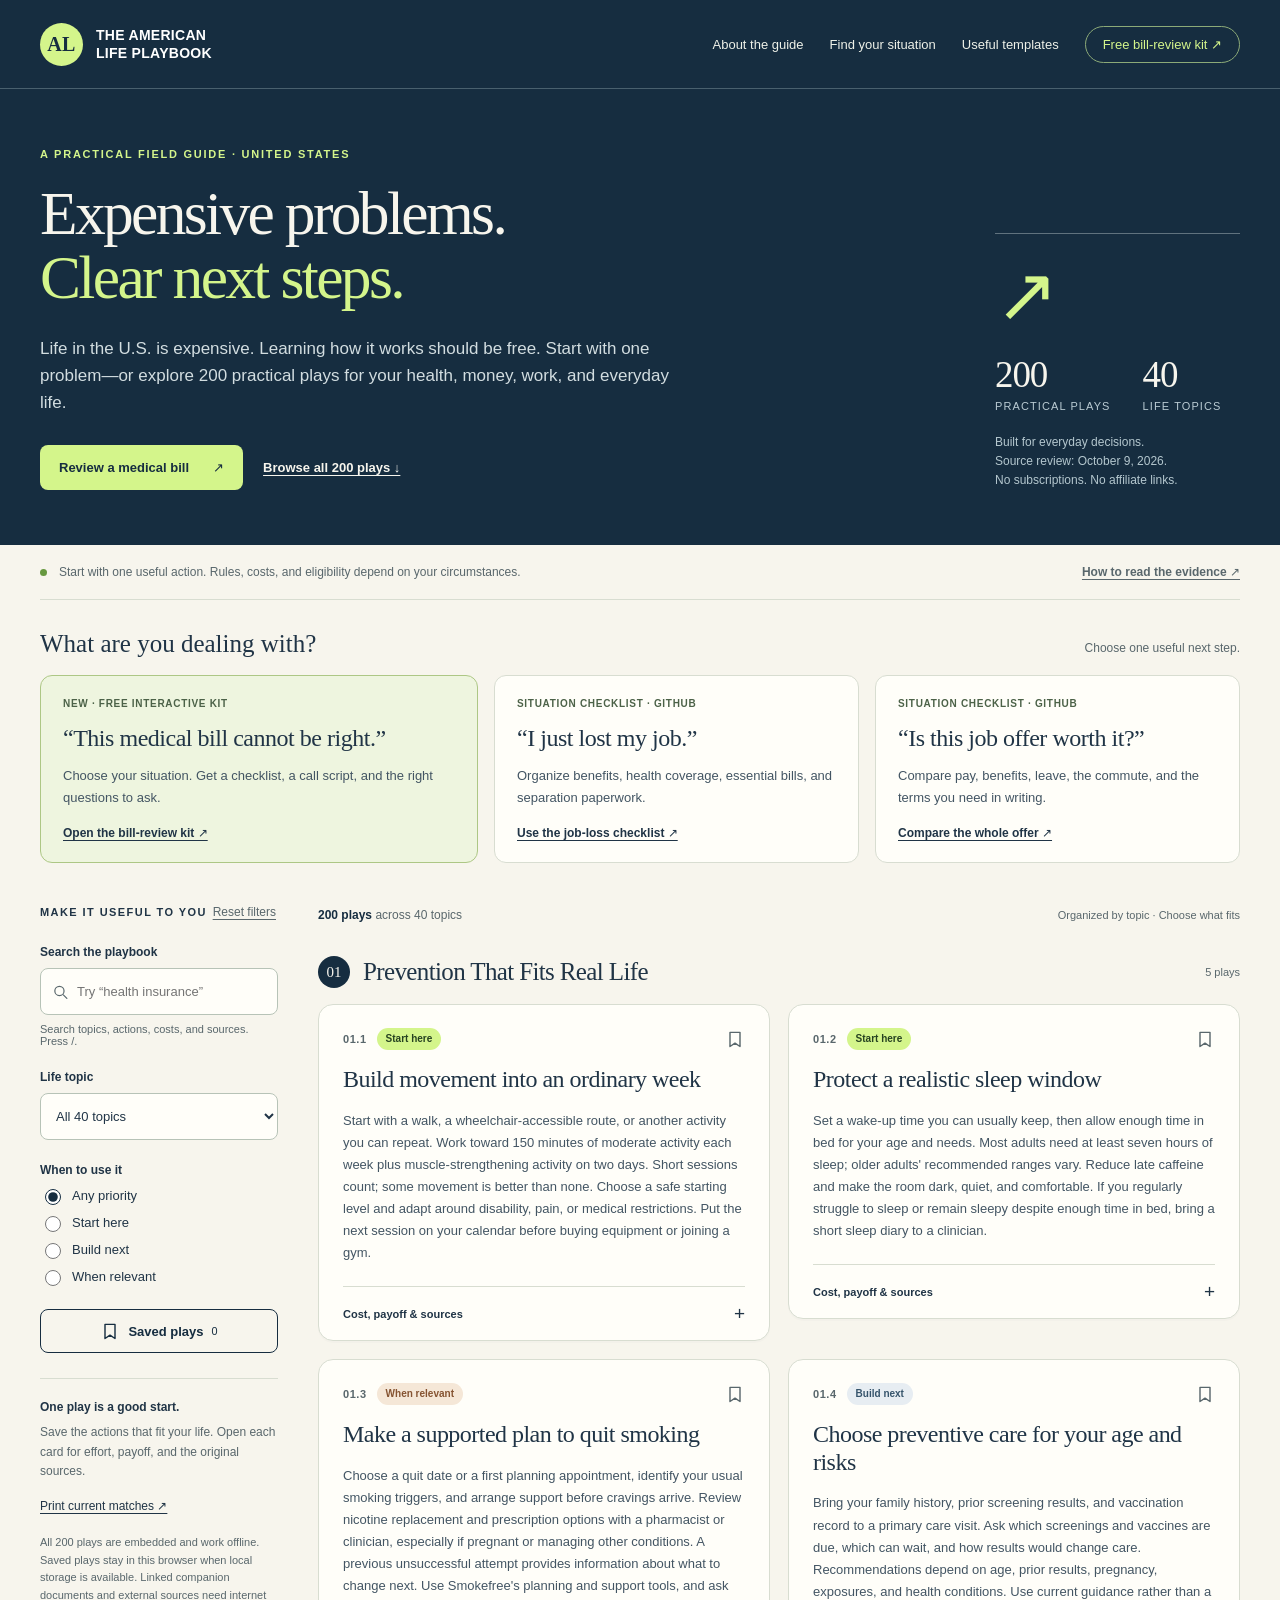
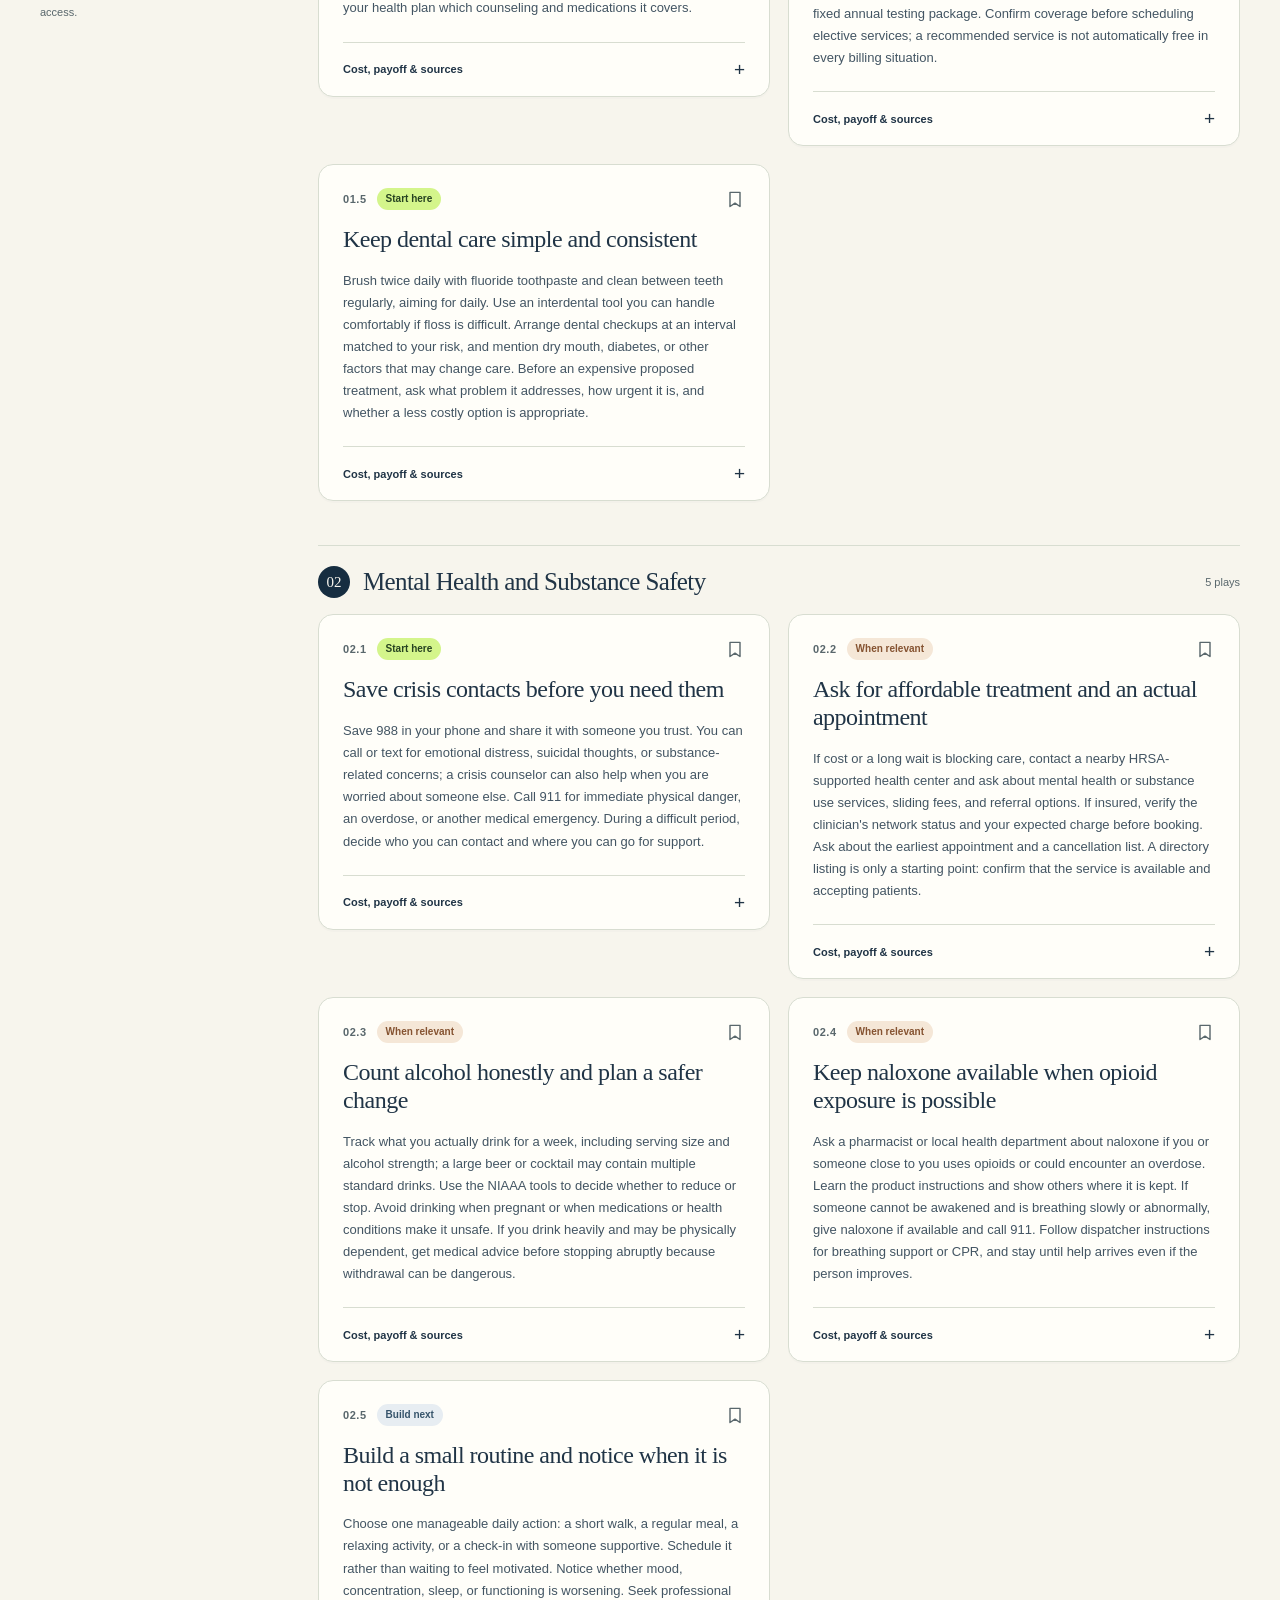
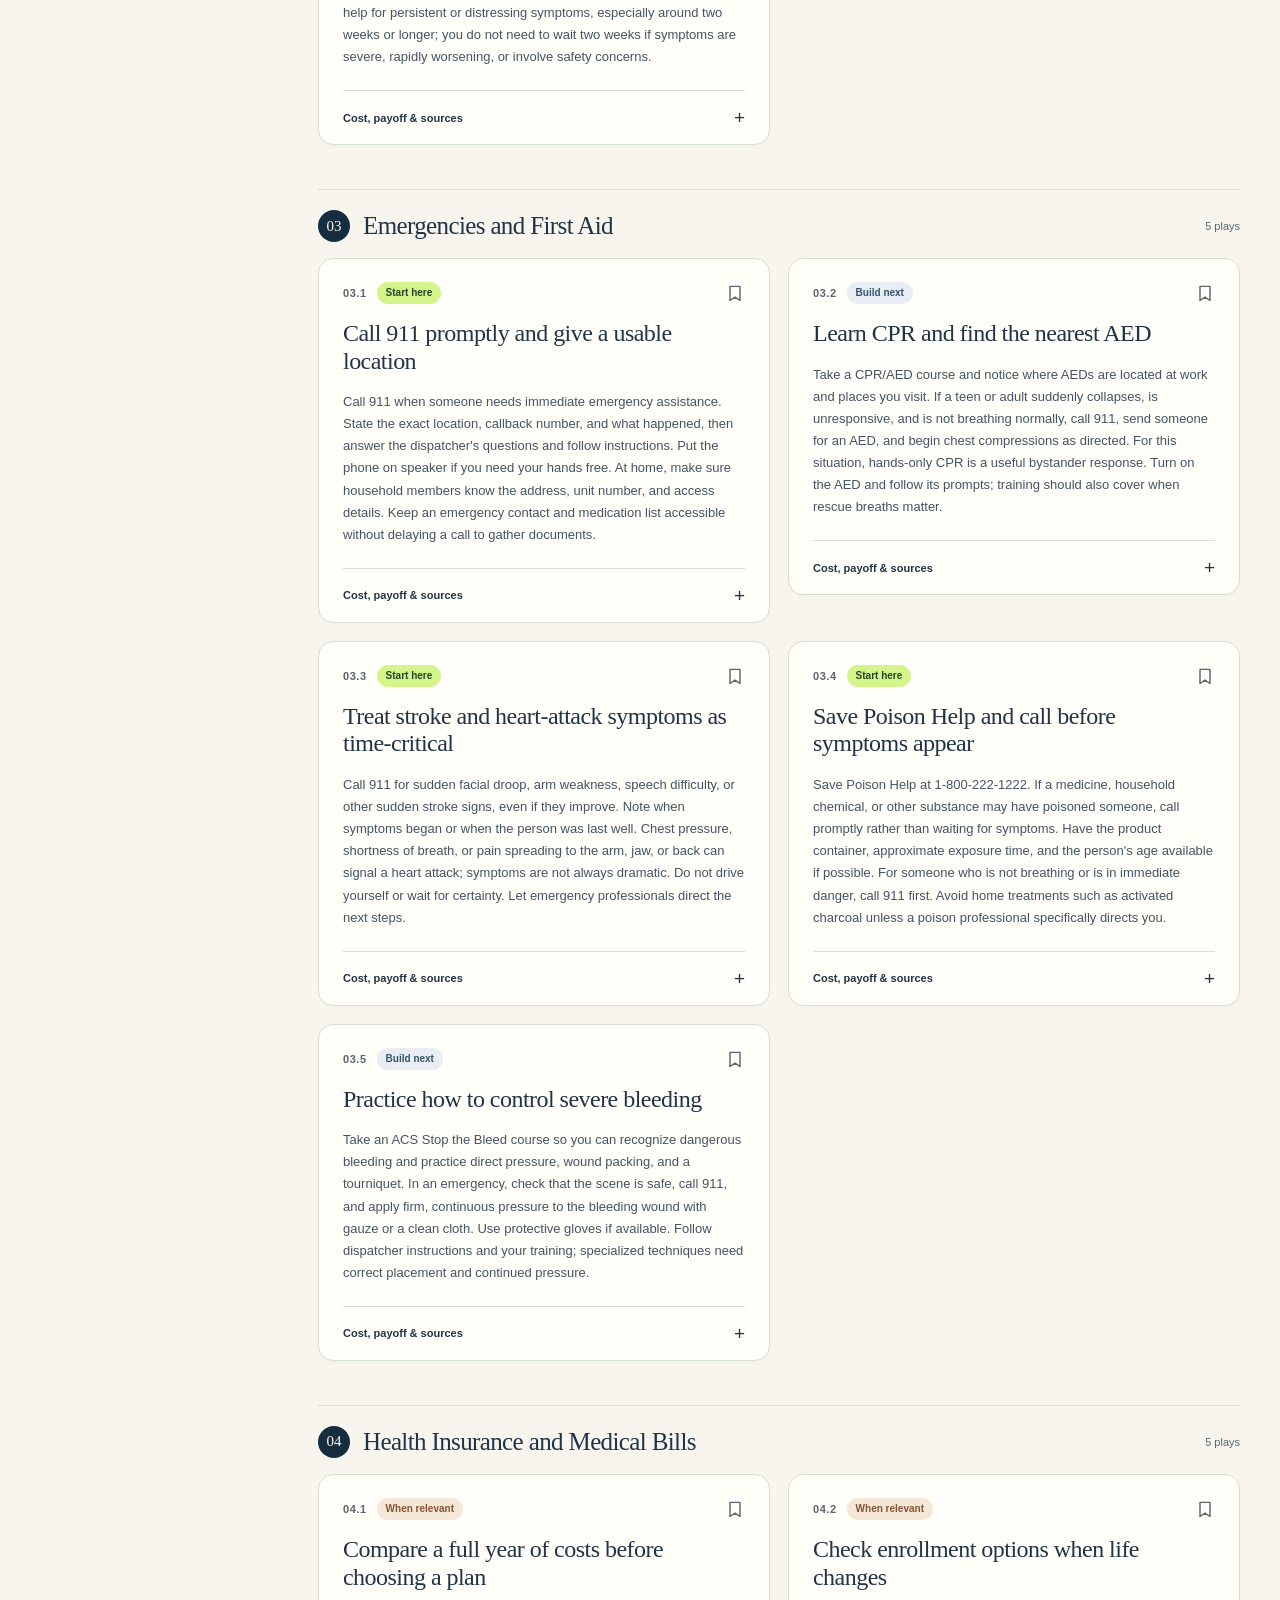
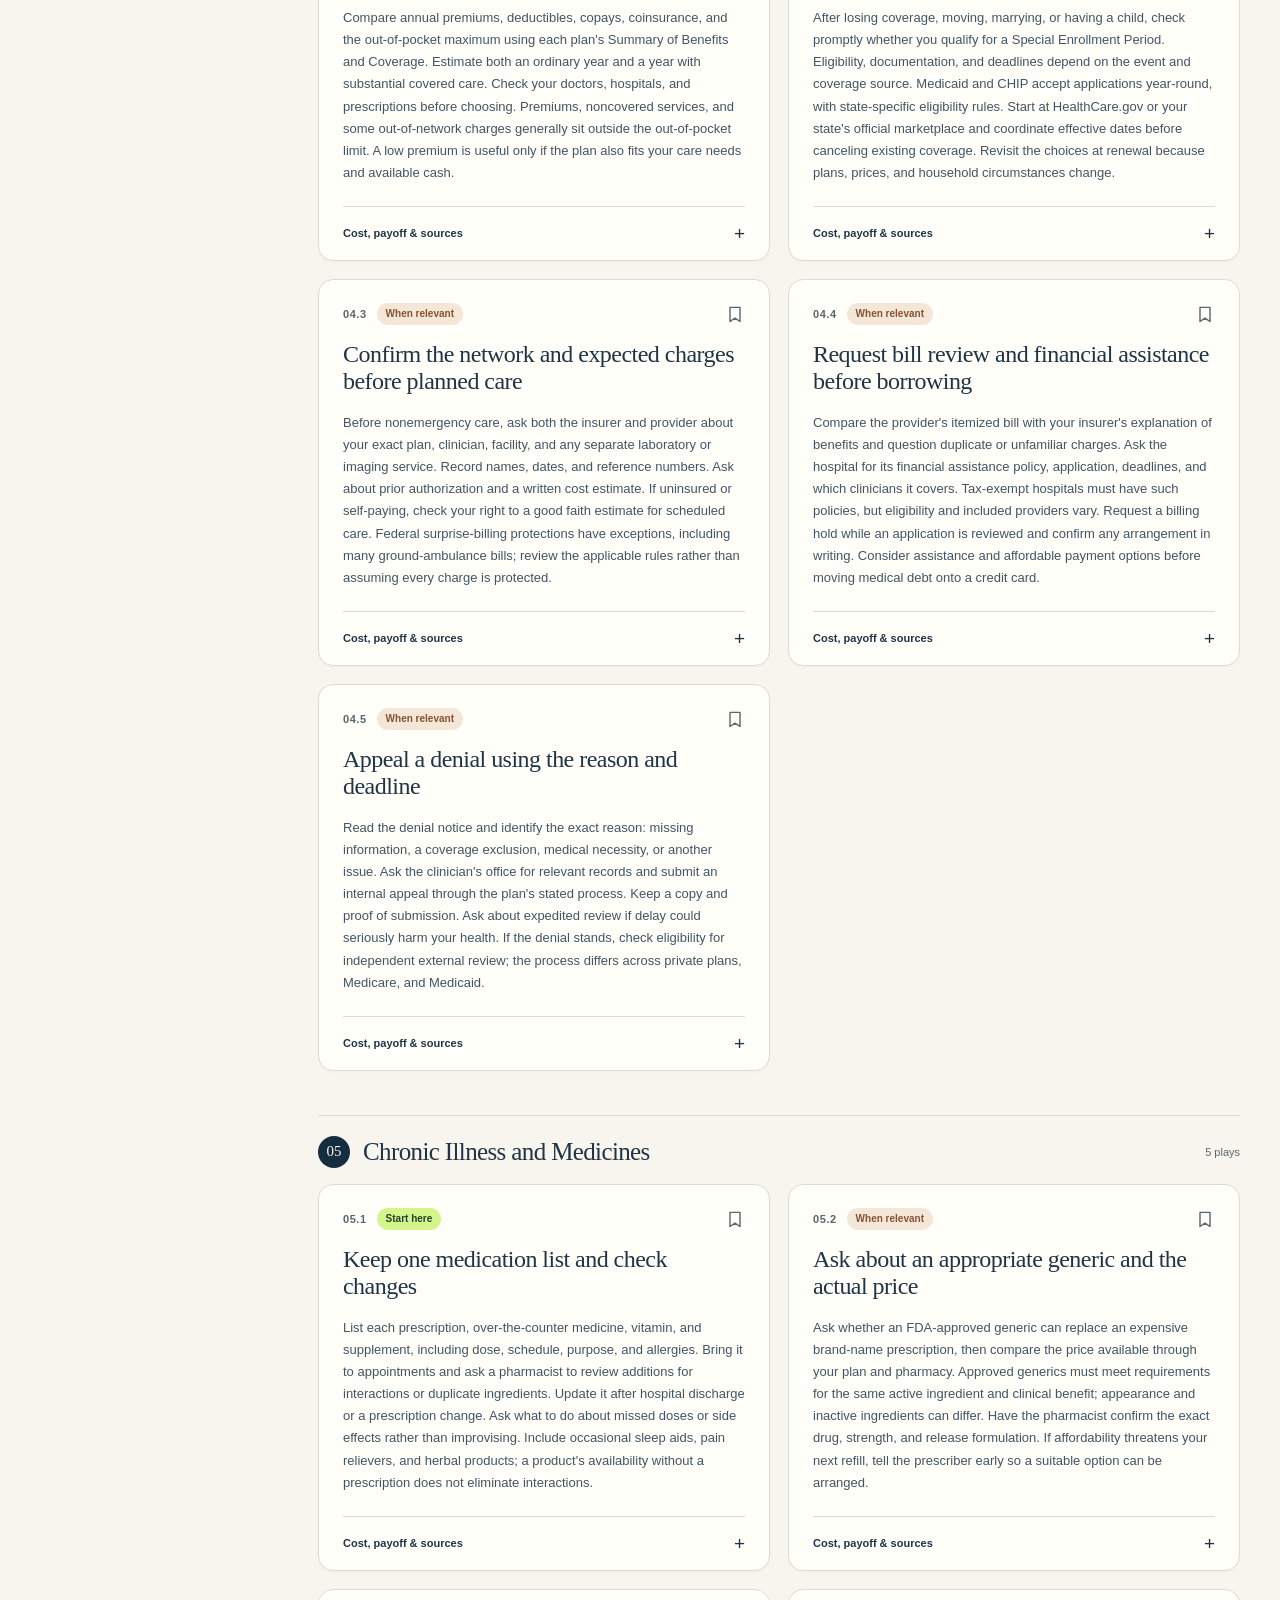
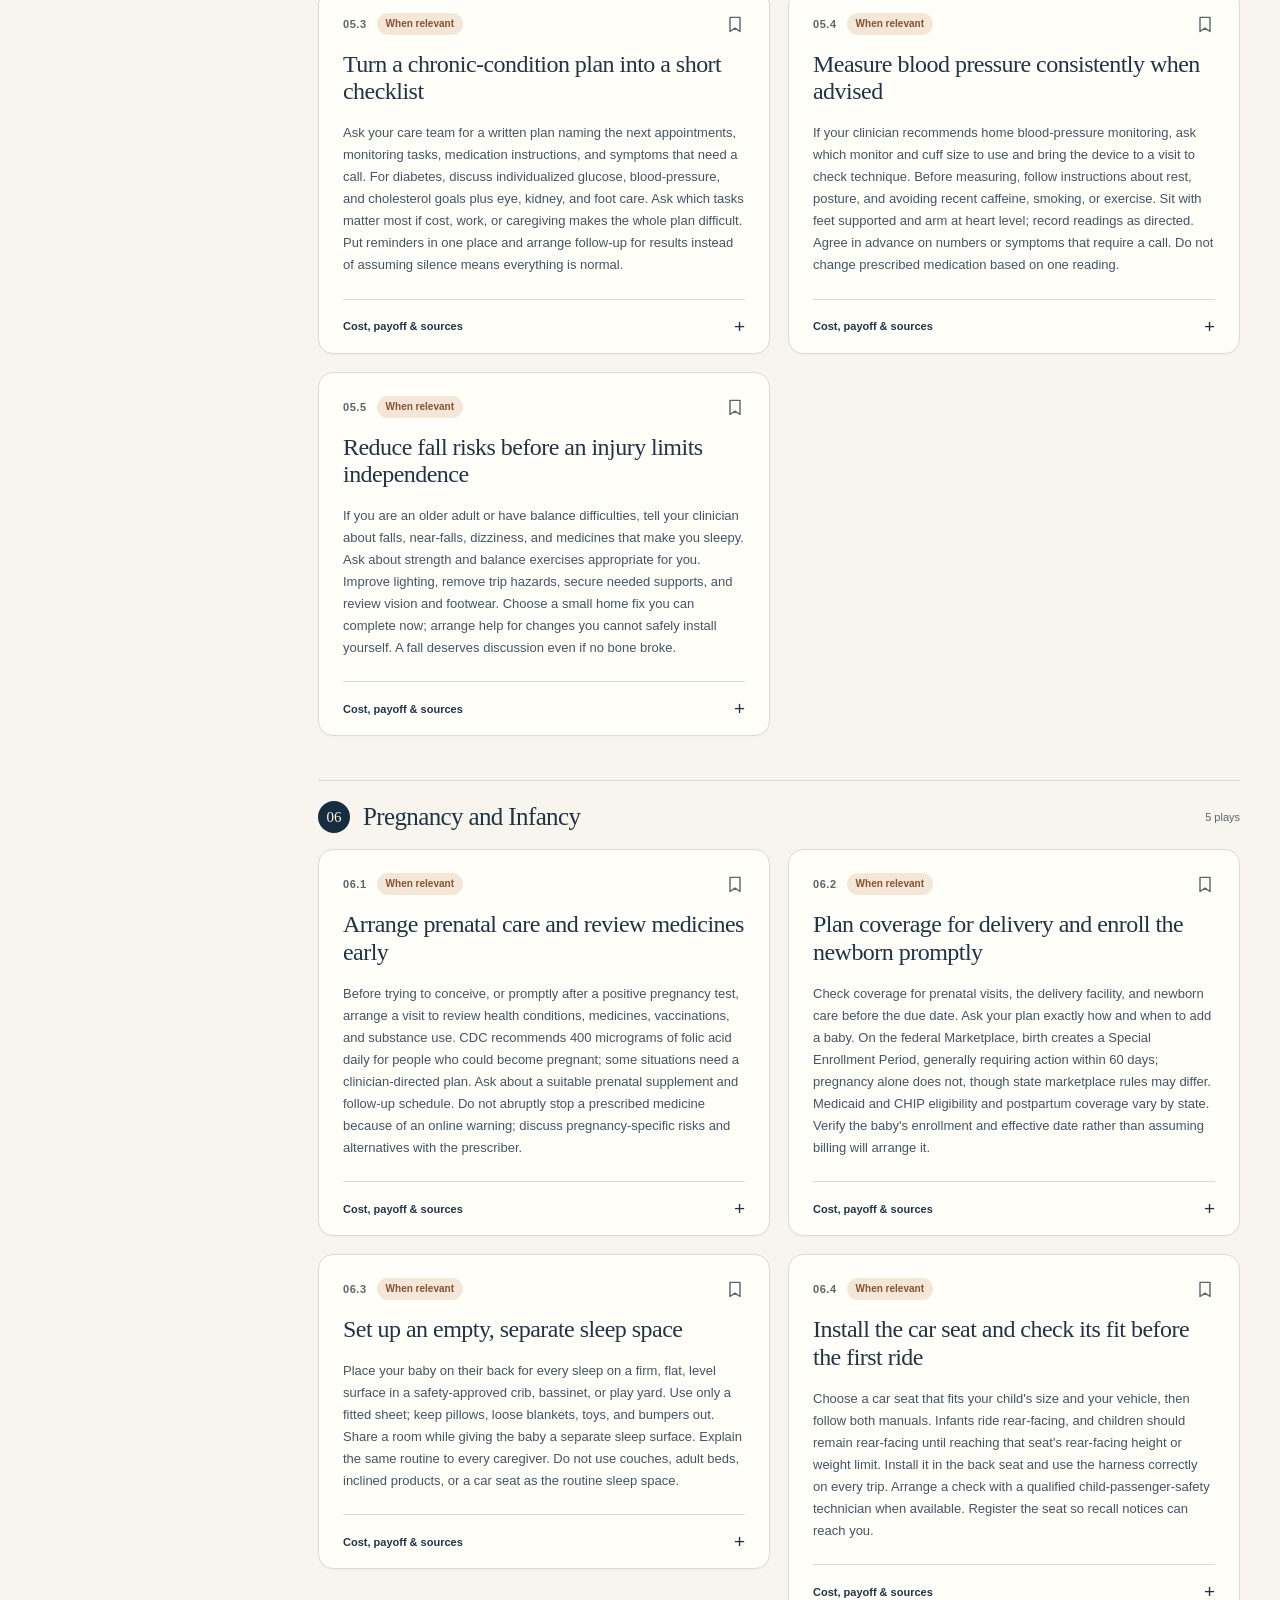
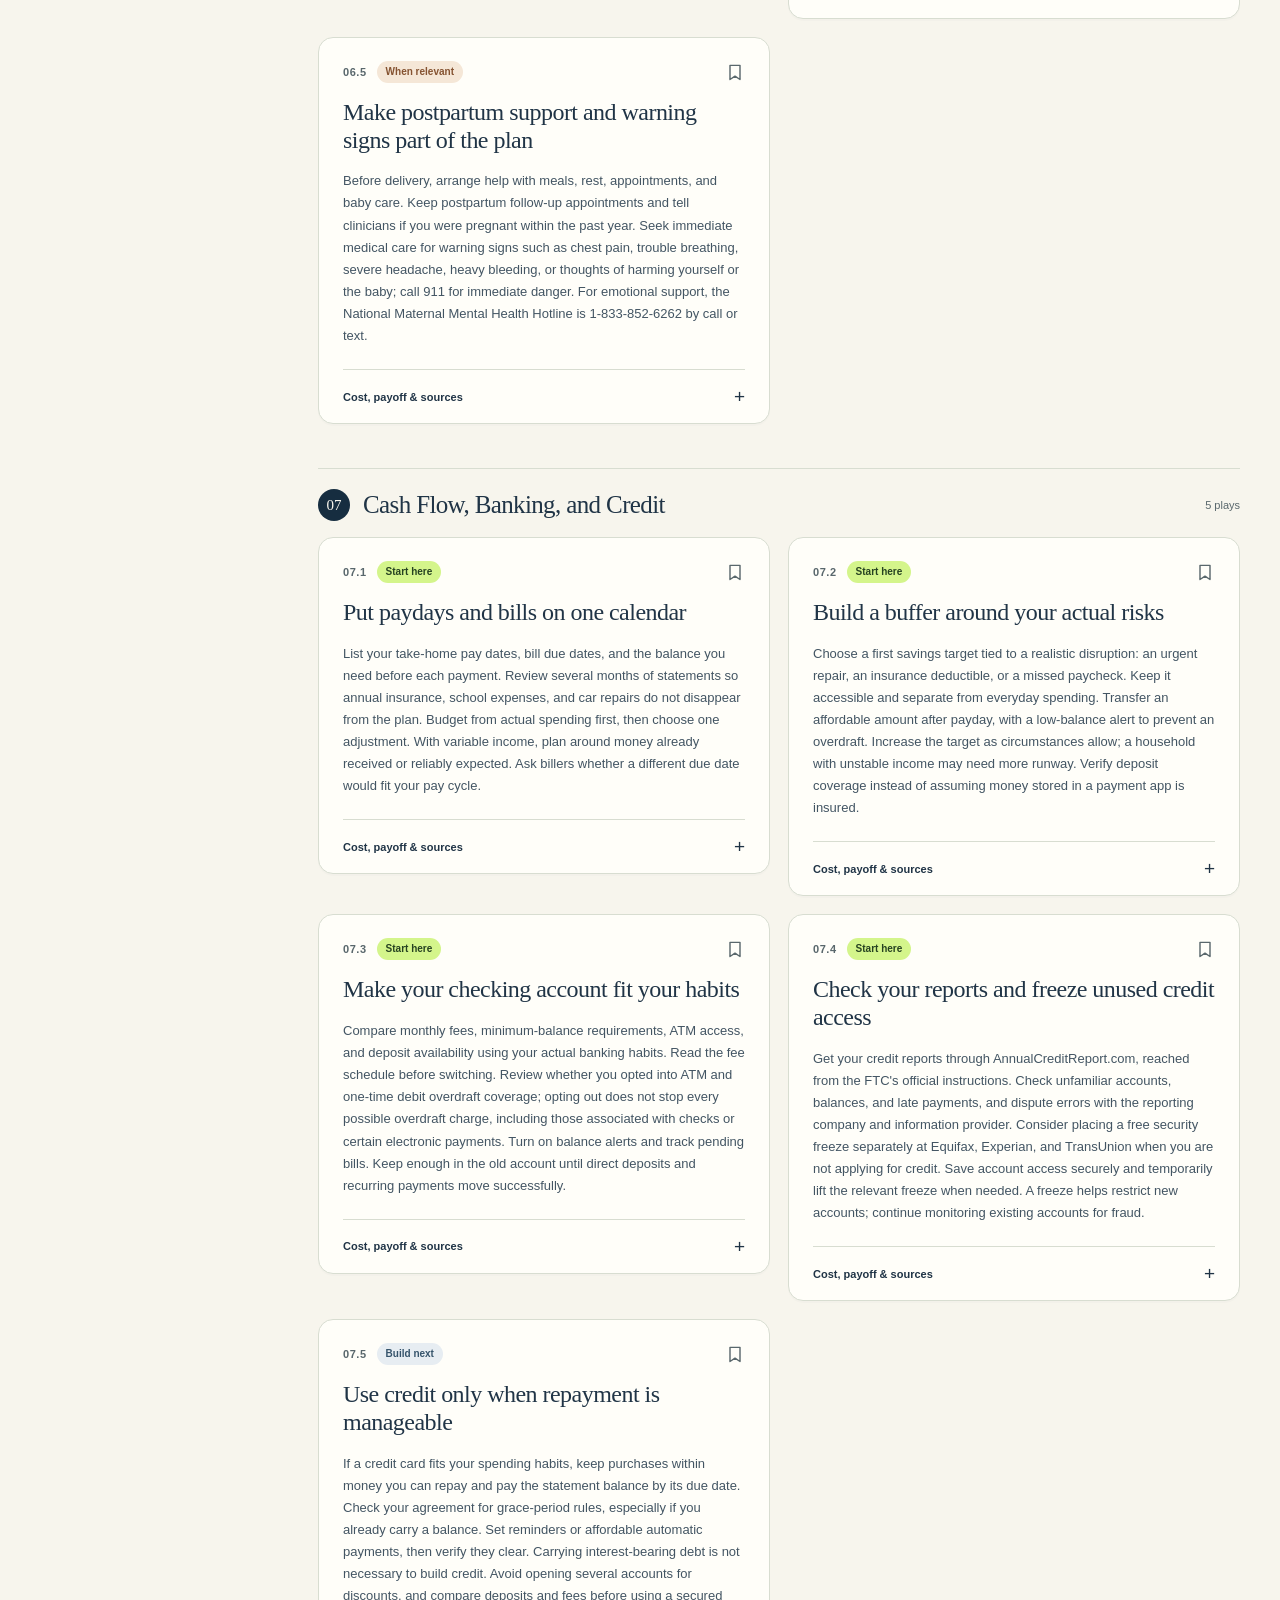
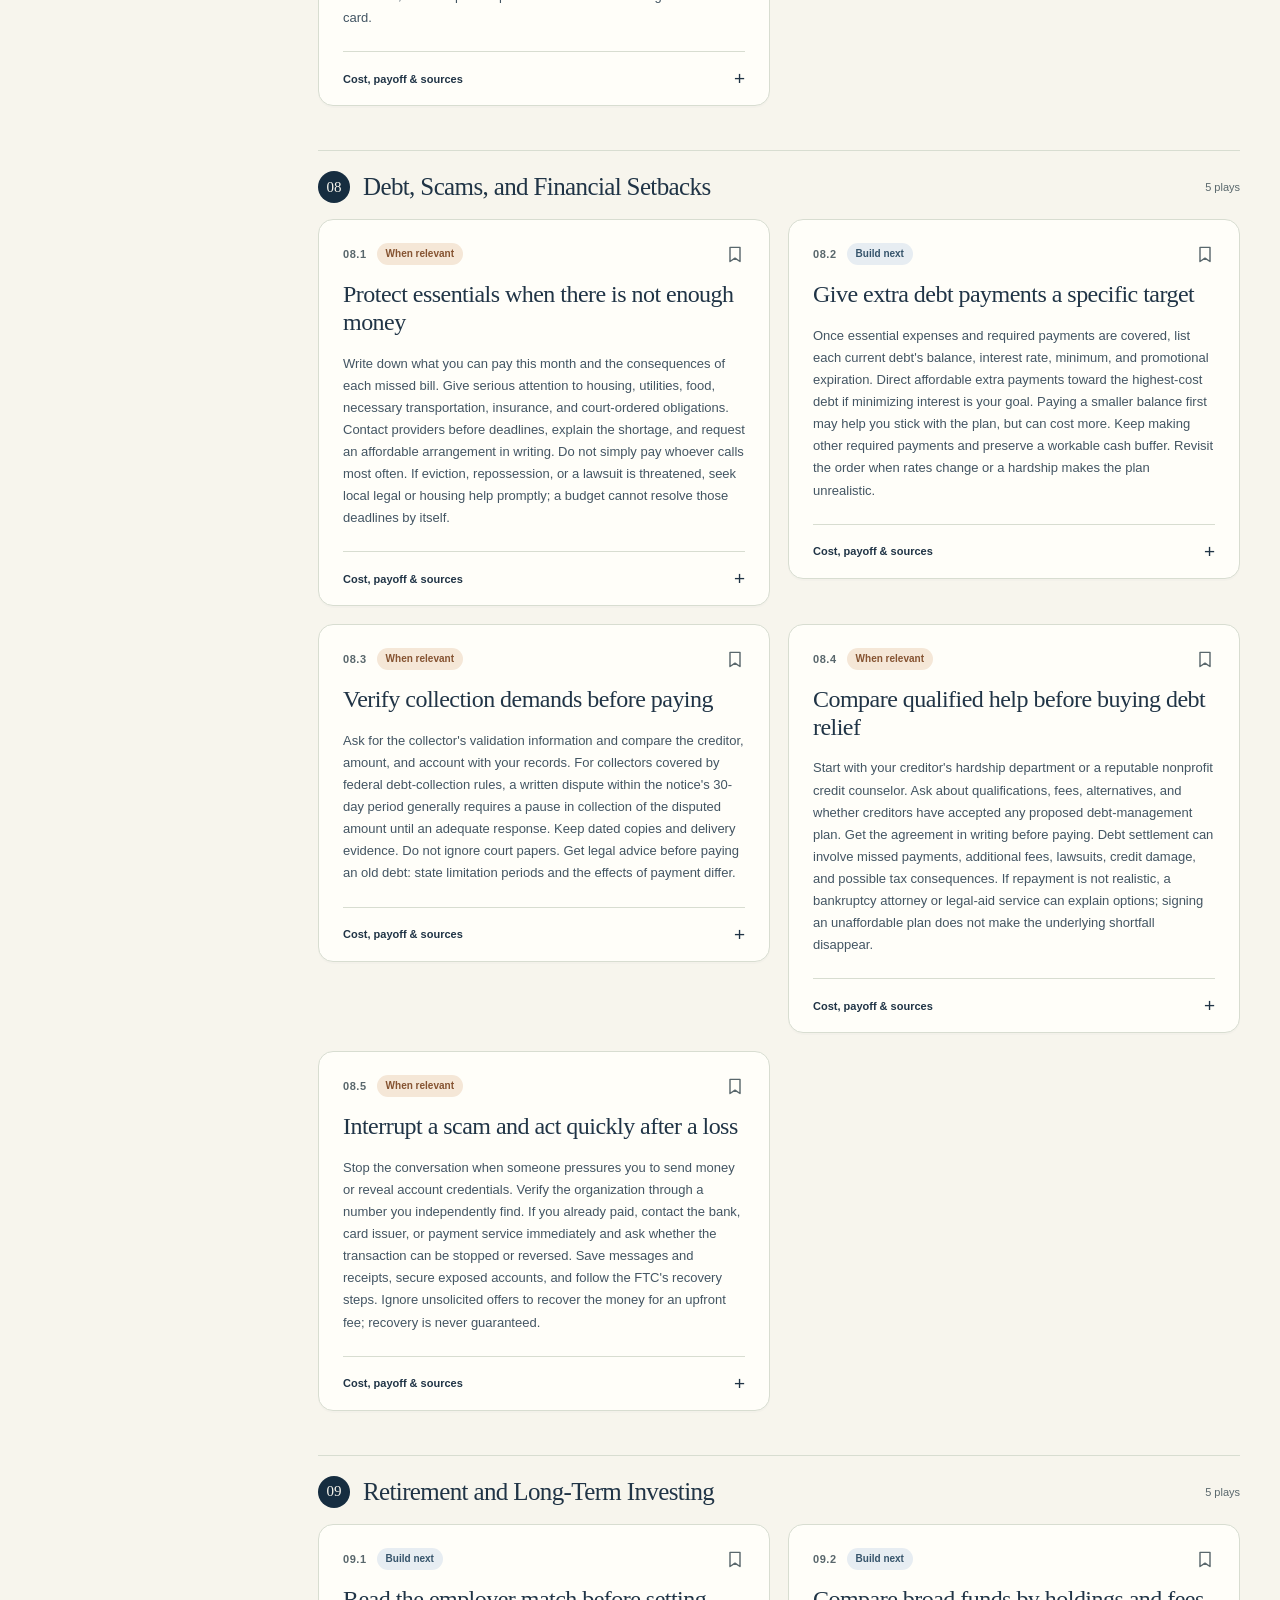
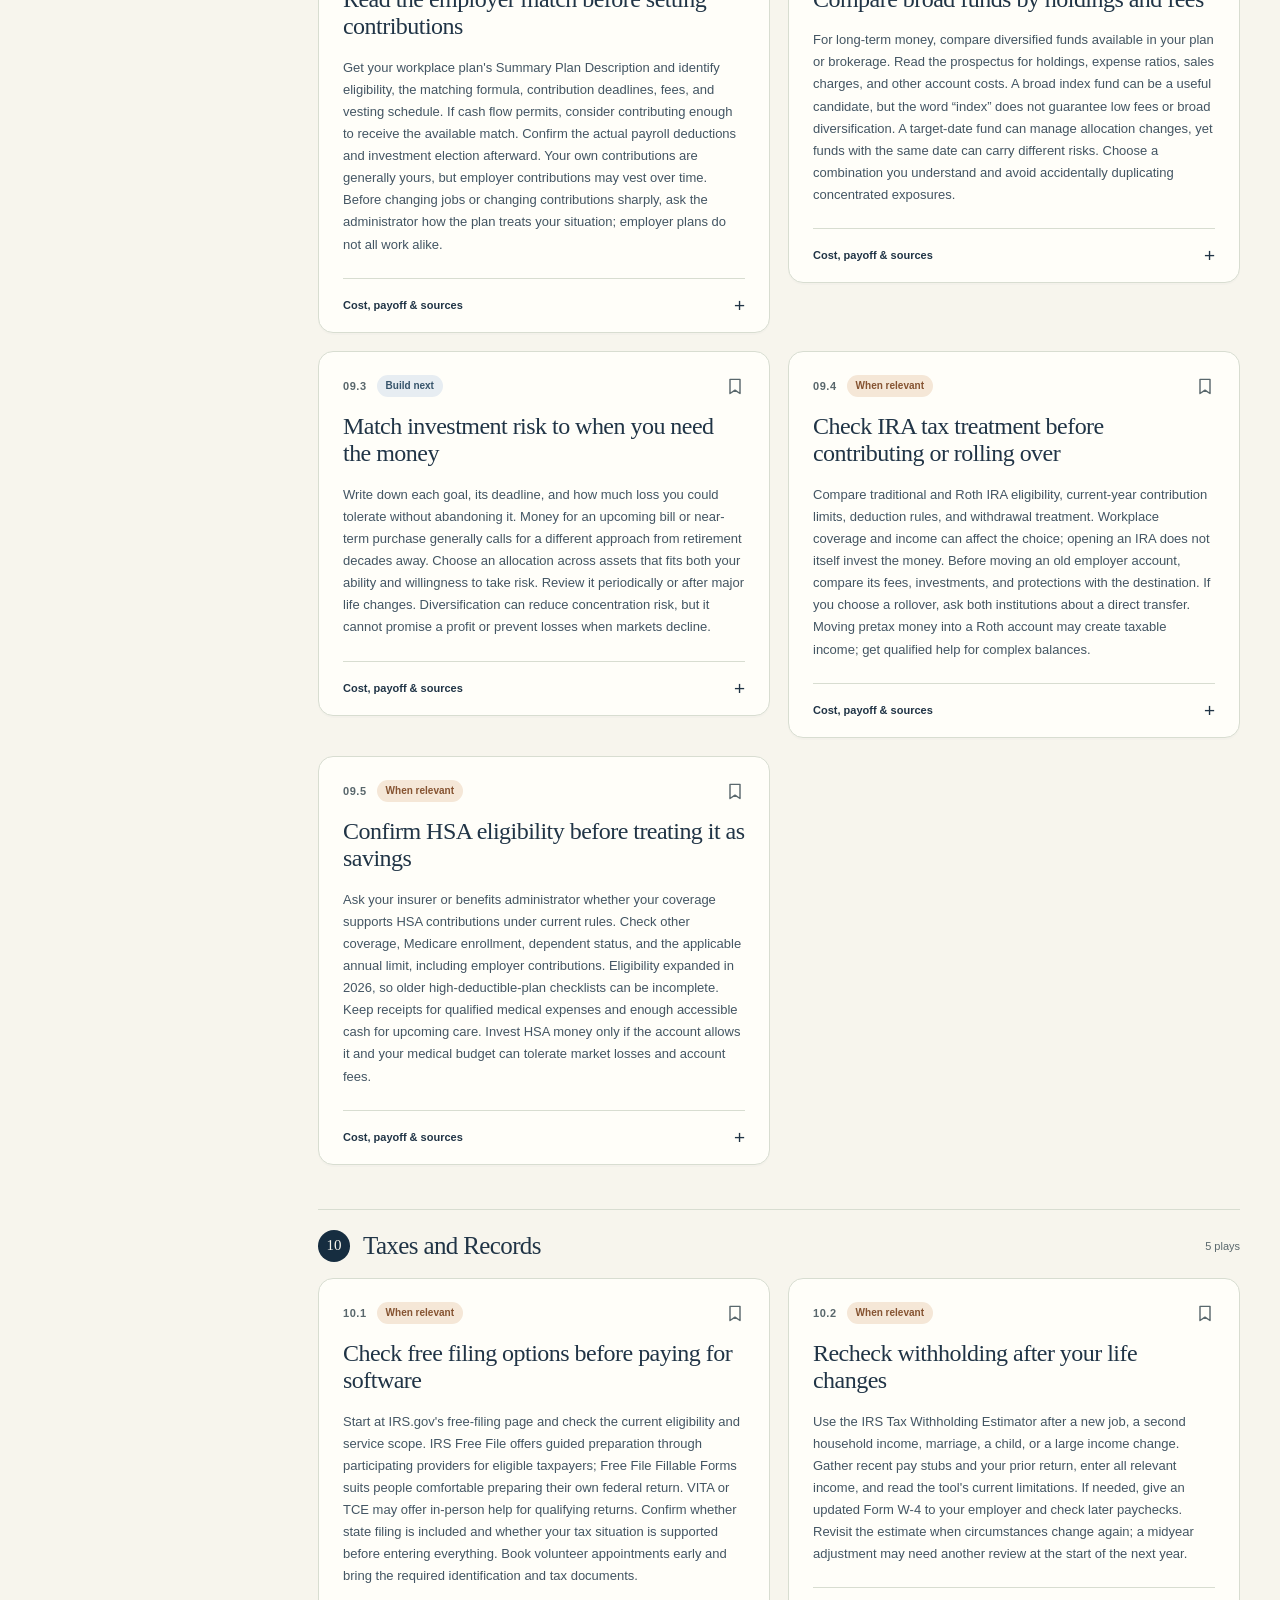
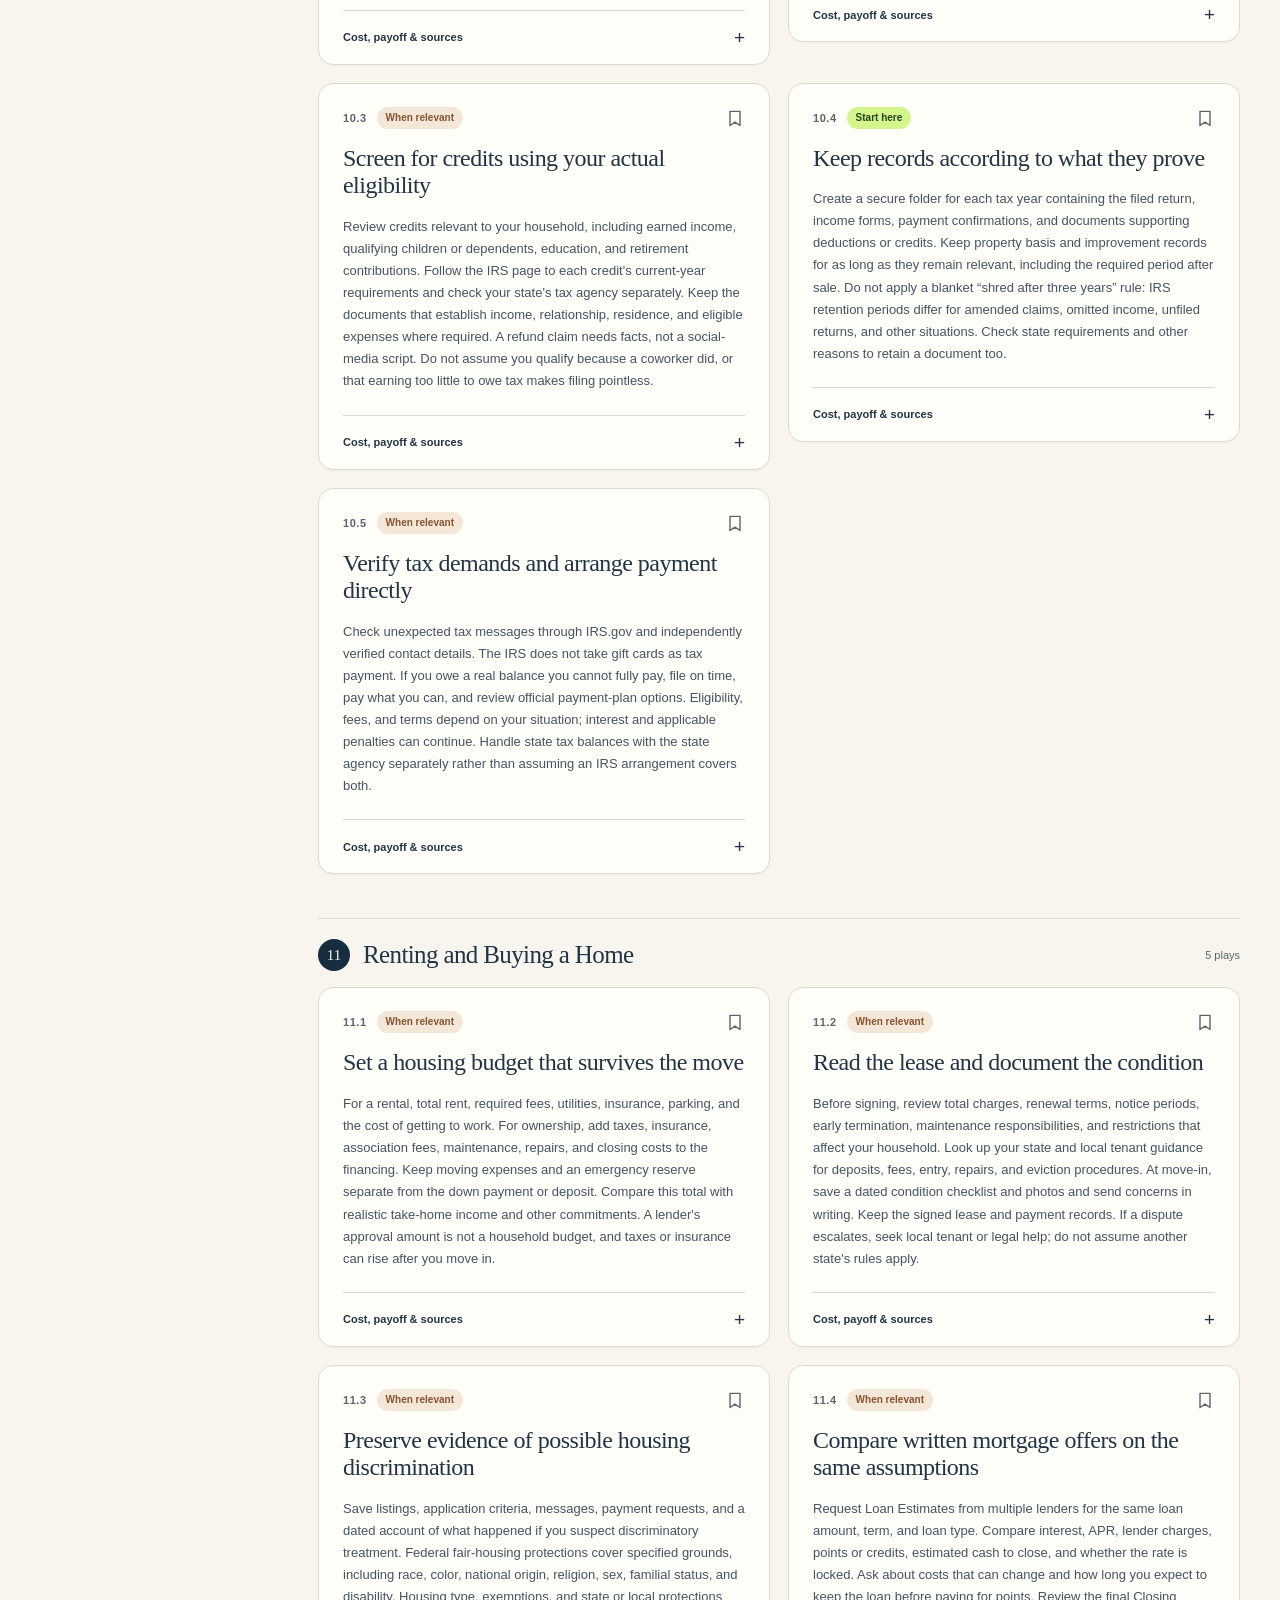
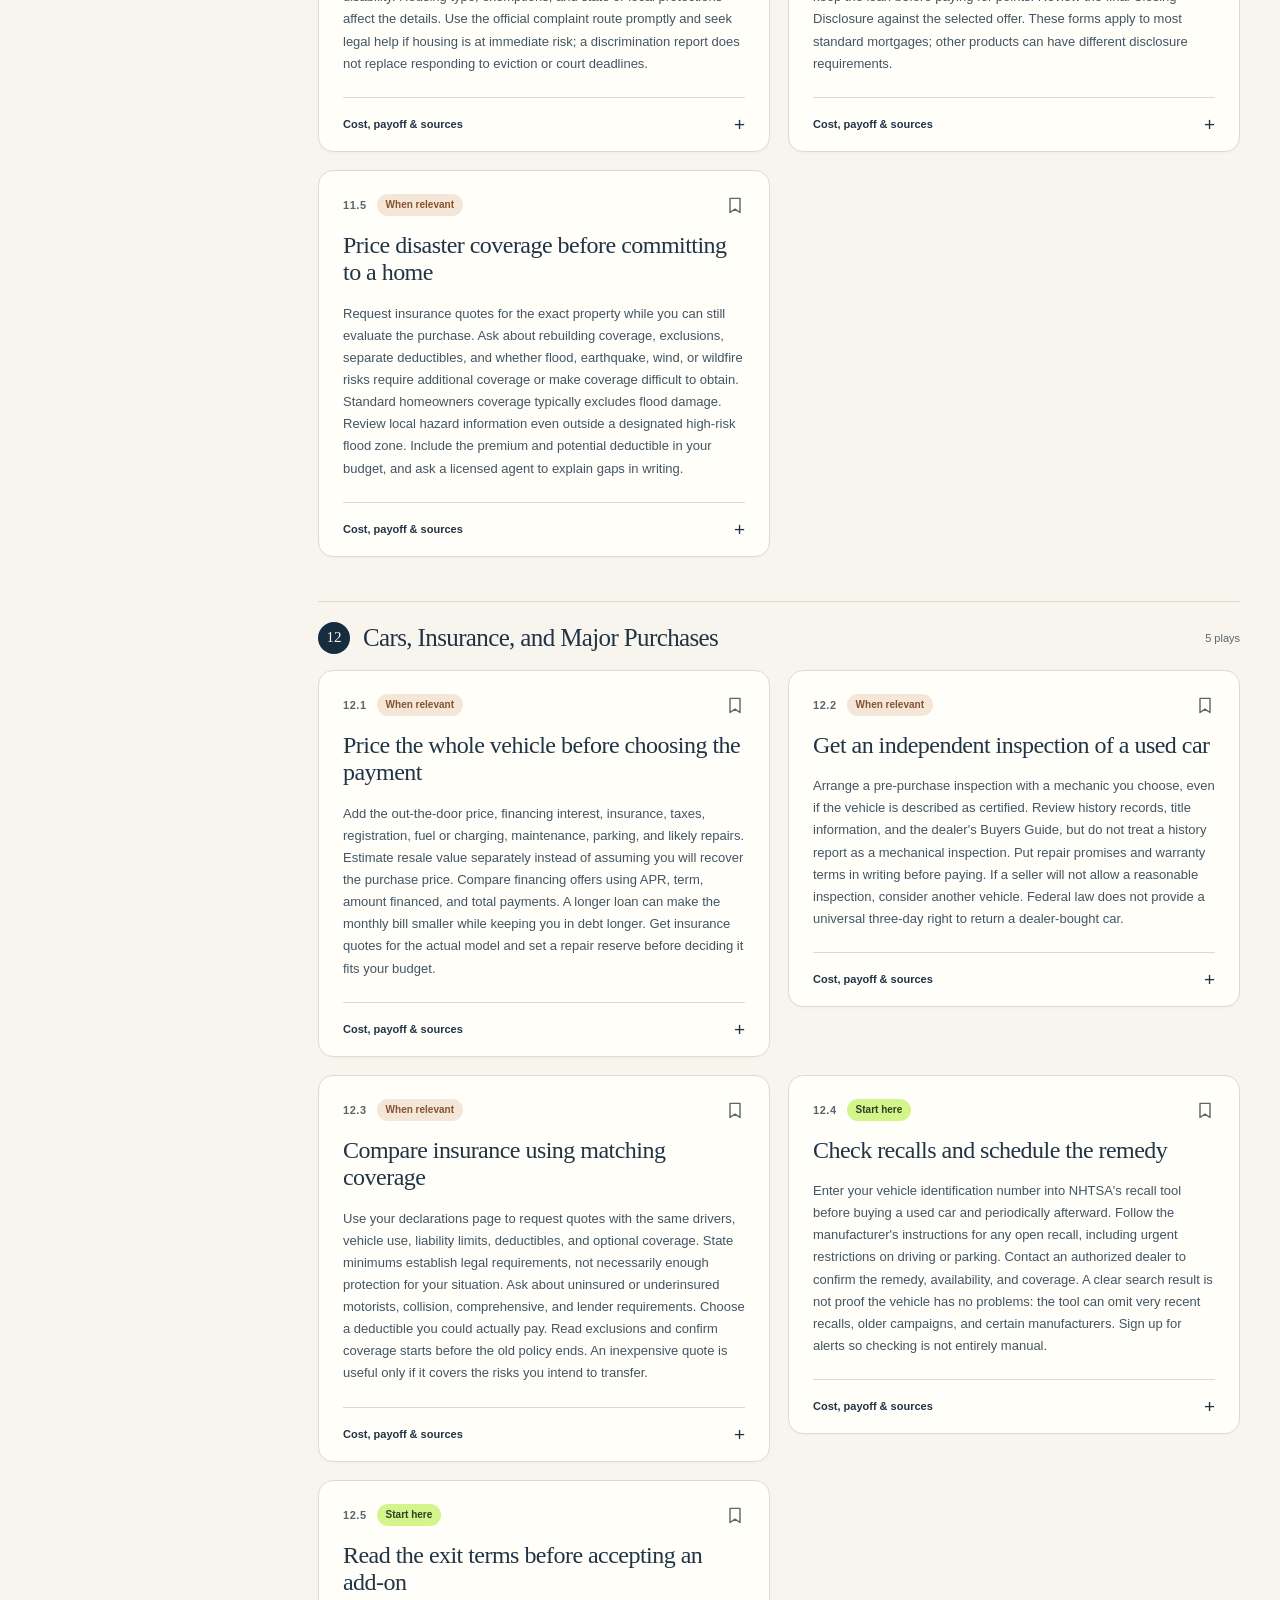
==== commit 7cd40d47: "Launch the medical-bill kit from a task-focused homepage" ====
--- a/index.html
+++ b/index.html
@@ -3,9 +3,20 @@
 <head>
   <meta charset="utf-8">
   <meta name="viewport" content="width=device-width,initial-scale=1">
-  <meta name="description" content="200 practical, source-linked plays for life in the United States. Spend less where it counts. Protect your time, health, money, and options.">
+  <meta name="description" content="Life in the U.S. is expensive. Learning how it works should be free. Start with a medical-bill review kit, then explore 200 practical plays for everyday life.">
+  <link rel="canonical" href="https://gerrygao1995-coder.github.io/the-american-life-playbook/">
+  <link rel="sitemap" type="application/xml" href="https://gerrygao1995-coder.github.io/the-american-life-playbook/sitemap.xml">
+  <meta property="og:type" content="website">
+  <meta property="og:title" content="The American Life Playbook — Expensive problems. Clear next steps.">
+  <meta property="og:description" content="A free medical-bill review kit, 200 practical plays, and the sources behind them. No signup. No affiliate links.">
+  <meta property="og:url" content="https://gerrygao1995-coder.github.io/the-american-life-playbook/">
+  <meta property="og:image" content="https://gerrygao1995-coder.github.io/the-american-life-playbook/assets/social-preview.png">
+  <meta property="og:image:width" content="1280">
+  <meta property="og:image:height" content="640">
+  <meta property="og:image:alt" content="The American Life Playbook. Life in the U.S. is expensive. Learning how it works should be free.">
+  <meta name="twitter:card" content="summary_large_image">
   <meta name="theme-color" content="#162d40">
-  <title>The American Life Playbook — 200 Practical Plays</title>
+  <title>The American Life Playbook — Free Tools for Expensive Problems</title>
   <style>
     :root{--navy:#162d40;--navy-deep:#102232;--cream:#f7f5ed;--paper:#fffef9;--lime:#d4f58b;--ink:#203446;--muted:#59676c;--line:#d8ddd1;--orange:#ef8051;--radius:15px;font-family:Arial,Helvetica,sans-serif;color:var(--ink);background:var(--cream);font-synthesis:none}
     *{box-sizing:border-box}html{scroll-behavior:smooth;scroll-padding-top:20px}body{margin:0}button,input,select{font:inherit}button,a,input,select,summary{-webkit-tap-highlight-color:transparent}button{cursor:pointer}a{color:inherit;text-underline-offset:3px}button:focus-visible,a:focus-visible,input:focus-visible,select:focus-visible,summary:focus-visible{outline:3px solid #bc510f;outline-offset:4px}button:disabled{cursor:default}svg{width:20px;height:20px;fill:none;stroke:currentColor;stroke-width:1.7;stroke-linecap:round;stroke-linejoin:round}[hidden]{display:none!important}.skip{position:absolute;left:16px;top:-100px;z-index:10;background:var(--lime);padding:14px}.skip:focus{top:12px}.shell{width:min(1320px,calc(100% - 80px));margin:auto}
@@ -20,13 +31,19 @@
     @media(max-width:560px){.shell{width:calc(100% - 32px)}.brand{font-size:12px;gap:10px}.brand-mark{width:36px;height:36px;font-size:17px}.nav-links a:not(.nav-start){display:none}.nav-links .nav-start{font-size:11px;padding:9px 13px}.hero{padding:34px 0 31px}h1{font-size:45px;margin-bottom:20px}.eyebrow{font-size:9px;letter-spacing:.12em;margin-bottom:18px}.hero-copy{font-size:14px}.hero-inner{gap:27px}.edition{gap:27px}.edition-stats{gap:19px}.edition-stats span{font-size:9px}.edition p{font-size:10px;max-width:160px}.quick-note{font-size:10px;gap:8px;padding:14px 0;flex-wrap:wrap}.quick-note .dot{margin-top:4px}.quick-note a{margin-left:15px}.filters{gap:0 12px}.search-group{grid-column:1/-1}.chapter-group{grid-column:1/-1}.search-hint{display:none}.filter-options{gap:10px 16px}.priority-filter{font-size:12px}.saved-toggle{font-size:12px}.result-bar .sort-label{display:none}.play-grid{grid-template-columns:1fr;gap:14px}.chapter-heading{gap:10px}.chapter-heading h2{font-size:24px}.chapter-count{font-size:10px}.chapter-index{width:29px;height:29px;font-size:13px}.play{padding:23px 23px 0}.play h3{font-size:26px}.play-text p{font-size:14px;line-height:1.7}.play-details summary{font-size:12px}.detail-content dd{font-size:13px}.chapter{margin-bottom:34px}.footer-inner{display:block}.footer-links{margin-top:25px;max-width:none;gap:16px}.footer{margin-top:5px;padding:30px 0}.footer strong{font-size:21px}}
     @media(prefers-reduced-motion:reduce){html{scroll-behavior:auto}*{transition:none!important}}
     @media print{html,body{background:white;color:black}.shell{width:100%}.masthead,.hero,.quick-note,.filters,.footer,.result-bar,.copy-fallback,.toast,.play-actions,.bookmark,.empty-state,.noscript-note{display:none!important}.print-heading{display:block;font:25px Georgia,serif;margin:0 0 12px}.reader-layout{display:block;padding:0}.chapter{margin:0 0 25px;break-inside:auto}.chapter-heading{padding-top:10px}.chapter-heading h2{font-size:21px}.chapter-index{color:black;background:none;border:1px solid black}.play-grid{display:block}.play{border:1px solid #999;margin-bottom:12px;padding:15px 17px 0;break-inside:avoid;box-shadow:none}.play h3{font-size:20px}.play-text p{font-size:10pt;line-height:1.45}.play-details summary{display:none}.play-details .detail-content{display:block}.play-details{border:0}.detail-content dt{font-size:9pt}.detail-content dd{font-size:9pt;line-height:1.4;margin-bottom:8px}.priority{border:1px solid #999;background:none!important;color:black!important}.basis a{color:black;text-decoration:underline}.basis a::after{content:' (' attr(href) ')';font-size:8pt}.play:target{box-shadow:none;border-color:#999}a{color:black}a[href^='#']{text-decoration:none}.chapter-count{color:black}[hidden]{display:none!important}}
+
+    .hero-actions{display:flex;align-items:center;flex-wrap:wrap;gap:20px;margin-top:29px;font-size:13px;font-weight:700}.primary-cta{display:inline-flex;align-items:center;gap:24px;background:var(--lime);color:var(--navy);padding:15px 19px;border-radius:8px;text-decoration:none}.primary-cta:hover{background:#e6ffb9}.secondary-cta{color:var(--cream)}.hero-inner{grid-template-columns:minmax(0,1fr) 245px;gap:38px}.hero h1{font-size:clamp(42px,4.8vw,67px)}.problem-starts{padding:30px 0 4px}.problem-heading{display:flex;align-items:baseline;justify-content:space-between;gap:16px;margin-bottom:17px}.problem-heading h2{font:400 25px Georgia,serif;margin:0}.problem-heading>span{font-size:12px;color:var(--muted)}.problem-grid{display:grid;grid-template-columns:1.2fr 1fr 1fr;gap:16px}.problem-card{border:1px solid var(--line);background:var(--paper);border-radius:12px;padding:22px;text-decoration:none;display:flex;flex-direction:column;align-items:flex-start}.problem-card.featured{background:#eef5df;border-color:#adc785}.problem-card:hover{border-color:#527823}.problem-label{font-size:10px;letter-spacing:.07em;text-transform:uppercase;font-weight:700;color:#4c6248}.problem-card h3{font:400 24px/1.16 Georgia,serif;letter-spacing:-.02em;margin:16px 0 12px}.problem-card p{font-size:13px;line-height:1.65;margin:0 0 18px;color:#435563}.problem-link{margin-top:auto;font-size:12px;font-weight:700;text-decoration:underline;text-underline-offset:3px}
+    @media(max-width:820px){.hero-inner{grid-template-columns:1fr}.problem-grid{grid-template-columns:1fr 1fr}.problem-card.featured{grid-column:1/-1}.problem-heading>span{display:none}}
+    @media(max-width:560px){.hero h1{font-size:42px}.hero-actions{gap:18px;font-size:12px}.problem-grid{grid-template-columns:1fr}.problem-card.featured{grid-column:auto}.problem-heading h2{font-size:24px}.problem-card{padding:21px}.problem-card h3{font-size:25px}.problem-card p{font-size:14px}.problem-starts{padding-top:25px}}
+    @media print{.problem-starts{display:none!important}}
   </style>
 </head>
 <body id="top">
   <a class="skip" href="#playbook">Skip to the plays</a>
-  <header class="masthead"><div class="shell masthead-inner"><a class="brand" href="#top"><span class="brand-mark" aria-hidden="true">AL</span><span>THE AMERICAN<br>LIFE PLAYBOOK</span></a><nav class="nav-links" aria-label="Guide resources"><a class="optional" href="https://github.com/gerrygao1995-coder/the-american-life-playbook/blob/main/README.md" target="_blank" rel="noopener noreferrer">About the guide</a><a href="https://github.com/gerrygao1995-coder/the-american-life-playbook/blob/main/SCENARIOS.md" target="_blank" rel="noopener noreferrer">Find your situation</a><a class="optional" href="https://github.com/gerrygao1995-coder/the-american-life-playbook/blob/main/TEMPLATES.md" target="_blank" rel="noopener noreferrer">Useful templates</a><a class="nav-start" href="https://github.com/gerrygao1995-coder/the-american-life-playbook/blob/main/START-HERE.md" target="_blank" rel="noopener noreferrer">Start here ↗</a></nav></div></header>
-  <section class="hero" aria-labelledby="main-title"><div class="shell hero-inner"><div><p class="eyebrow">A practical field guide · United States</p><h1 id="main-title">The American<br><em>Life Playbook.</em></h1><p class="hero-copy">Live better. Spend smarter. Dodge expensive mistakes.<br>Practical moves for your health, money, home, work, and time—with the sources and limits that help you decide.</p></div><div class="edition"><div class="edition-stats"><div><strong>200</strong><span>Practical plays</span></div><div><strong>40</strong><span>Life topics</span></div></div><p>Built for everyday decisions.<br>Source review: October 9, 2026.<br>No subscriptions. No affiliate links.</p></div></div></section>
+  <header class="masthead"><div class="shell masthead-inner"><a class="brand" href="#top"><span class="brand-mark" aria-hidden="true">AL</span><span>THE AMERICAN<br>LIFE PLAYBOOK</span></a><nav class="nav-links" aria-label="Guide resources"><a class="optional" href="https://github.com/gerrygao1995-coder/the-american-life-playbook/blob/main/README.md" target="_blank" rel="noopener noreferrer">About the guide</a><a href="https://github.com/gerrygao1995-coder/the-american-life-playbook/blob/main/SCENARIOS.md" target="_blank" rel="noopener noreferrer">Find your situation</a><a class="optional" href="https://github.com/gerrygao1995-coder/the-american-life-playbook/blob/main/TEMPLATES.md" target="_blank" rel="noopener noreferrer">Useful templates</a><a class="nav-start" href="https://gerrygao1995-coder.github.io/the-american-life-playbook/medical-bills/">Free bill-review kit ↗</a></nav></div></header>
+  <section class="hero" aria-labelledby="main-title"><div class="shell hero-inner"><div><p class="eyebrow">A practical field guide · United States</p><h1 id="main-title">Expensive problems.<br><em>Clear next steps.</em></h1><p class="hero-copy">Life in the U.S. is expensive. Learning how it works should be free. Start with one problem—or explore 200 practical plays for your health, money, work, and everyday life.</p><div class="hero-actions"><a class="primary-cta" href="https://gerrygao1995-coder.github.io/the-american-life-playbook/medical-bills/">Review a medical bill <span aria-hidden="true">↗</span></a><a class="secondary-cta" href="#playbook">Browse all 200 plays ↓</a></div></div><div class="edition"><div class="edition-stats"><div><strong>200</strong><span>Practical plays</span></div><div><strong>40</strong><span>Life topics</span></div></div><p>Built for everyday decisions.<br>Source review: October 9, 2026.<br>No subscriptions. No affiliate links.</p></div></div></section>
   <div class="shell"><div class="quick-note"><span class="dot" aria-hidden="true"></span><span>Start with one useful action. Rules, costs, and eligibility depend on your circumstances.</span><a href="https://github.com/gerrygao1995-coder/the-american-life-playbook/blob/main/METHODOLOGY.md" target="_blank" rel="noopener noreferrer">How to read the evidence ↗</a></div>
+  <section class="problem-starts" aria-labelledby="problem-title"><div class="problem-heading"><h2 id="problem-title">What are you dealing with?</h2><span>Choose one useful next step.</span></div><div class="problem-grid"><a class="problem-card featured" href="https://gerrygao1995-coder.github.io/the-american-life-playbook/medical-bills/"><span class="problem-label">New · Free interactive kit</span><h3>“This medical bill cannot be right.”</h3><p>Choose your situation. Get a checklist, a call script, and the right questions to ask.</p><span class="problem-link">Open the bill-review kit ↗</span></a><a class="problem-card" href="https://github.com/gerrygao1995-coder/the-american-life-playbook/blob/main/SCENARIOS.md#1-i-lost-my-job"><span class="problem-label">Situation checklist · GitHub</span><h3>“I just lost my job.”</h3><p>Organize benefits, health coverage, essential bills, and separation paperwork.</p><span class="problem-link">Use the job-loss checklist ↗</span></a><a class="problem-card" href="https://github.com/gerrygao1995-coder/the-american-life-playbook/blob/main/SCENARIOS.md#3-i-am-comparing-job-offers"><span class="problem-label">Situation checklist · GitHub</span><h3>“Is this job offer worth it?”</h3><p>Compare pay, benefits, leave, the commute, and the terms you need in writing.</p><span class="problem-link">Compare the whole offer ↗</span></a></div></section>
   <noscript><p class="noscript-note">All 200 plays are available below. Search, filters, and saved plays need JavaScript; chapter files and source links work without it.</p></noscript>
   <div class="reader-layout"><aside class="filters" aria-label="Find a play"><div class="filter-heading"><h2>Make it useful to you</h2><button class="text-button" id="reset" type="button">Reset filters</button></div><div class="filter-group search-group"><label for="search">Search the playbook</label><div class="search-wrap"><svg viewBox="0 0 24 24" aria-hidden="true"><circle cx="10.5" cy="10.5" r="6.5"/><path d="m16 16 5 5"/></svg><input id="search" type="search" placeholder="Try “health insurance”" autocomplete="off" spellcheck="false" aria-controls="playbook"></div><p class="search-hint">Search topics, actions, costs, and sources. Press /.</p></div><div class="filter-group chapter-group"><label for="chapter">Life topic</label><select id="chapter" aria-controls="playbook"><option value="all">All 40 topics</option><option value="1">01 · Prevention That Fits Real Life</option>
 <option value="2">02 · Mental Health and Substance Safety</option>
